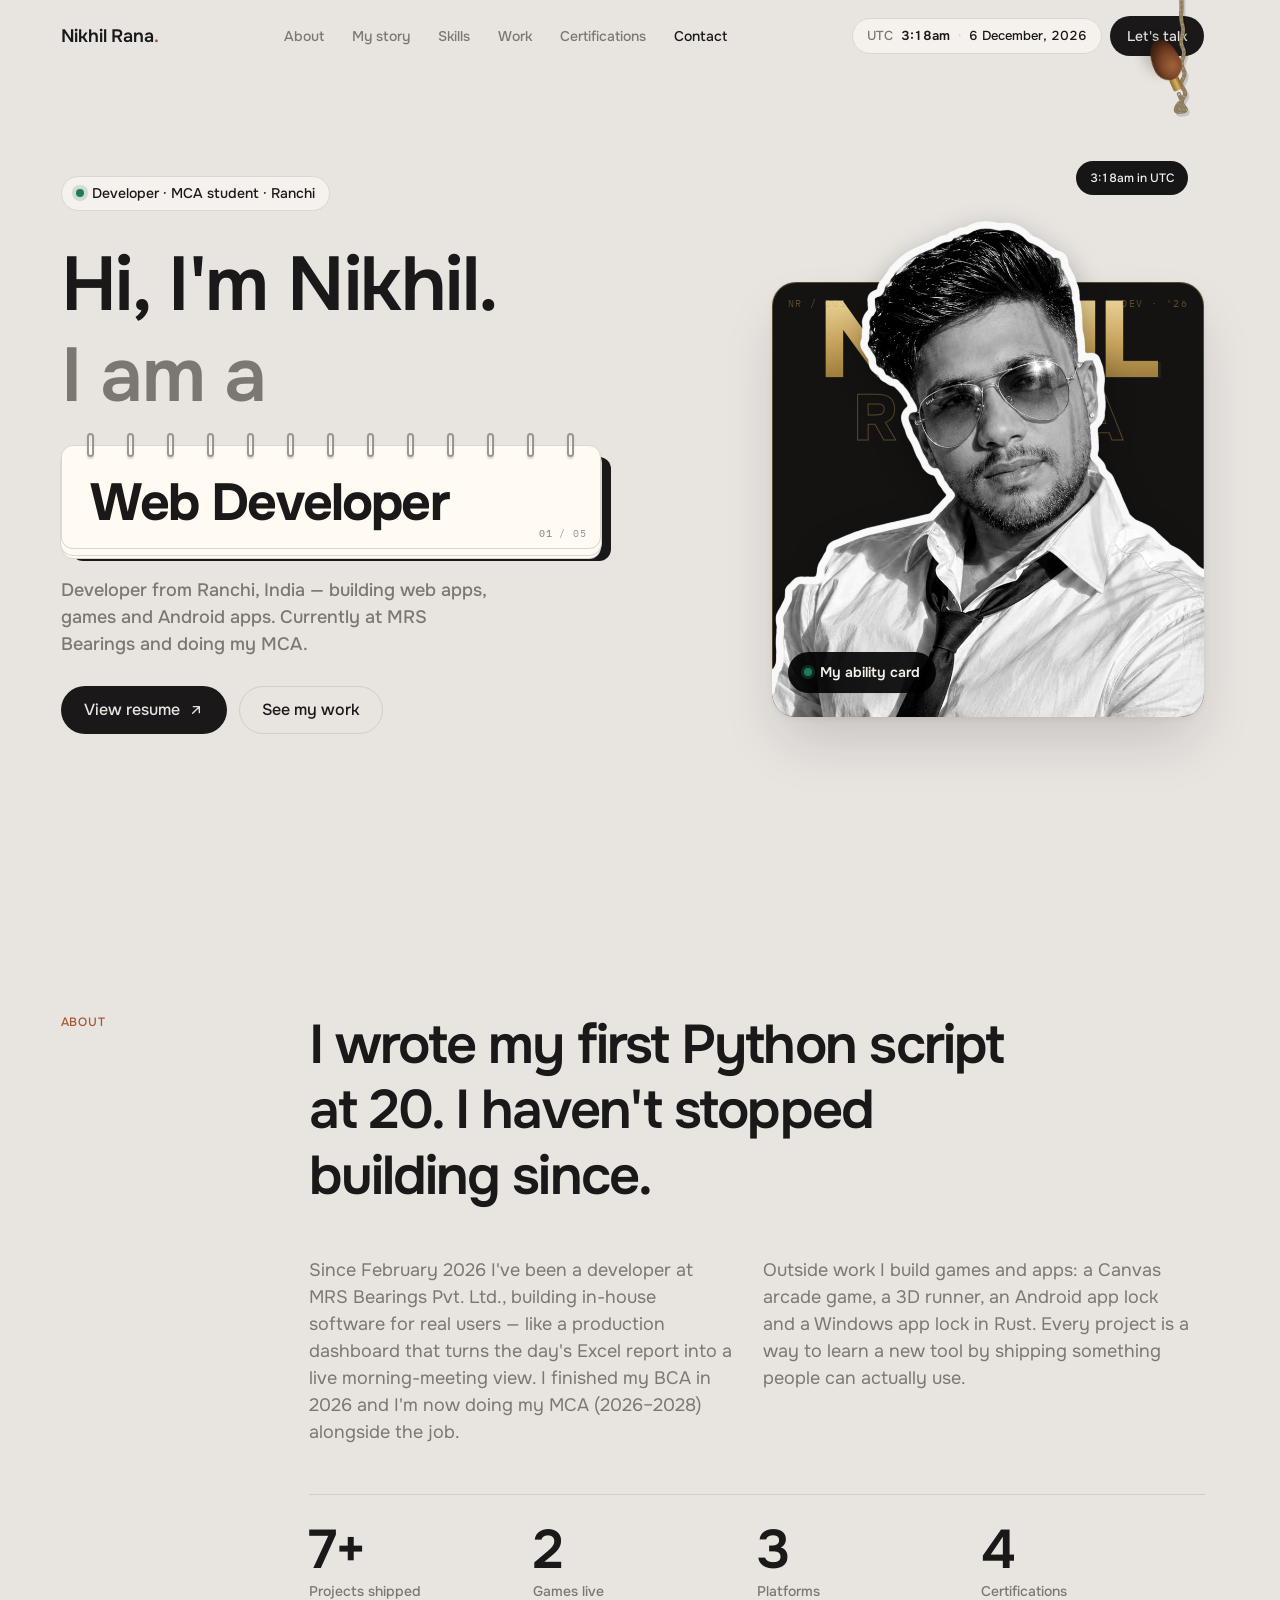
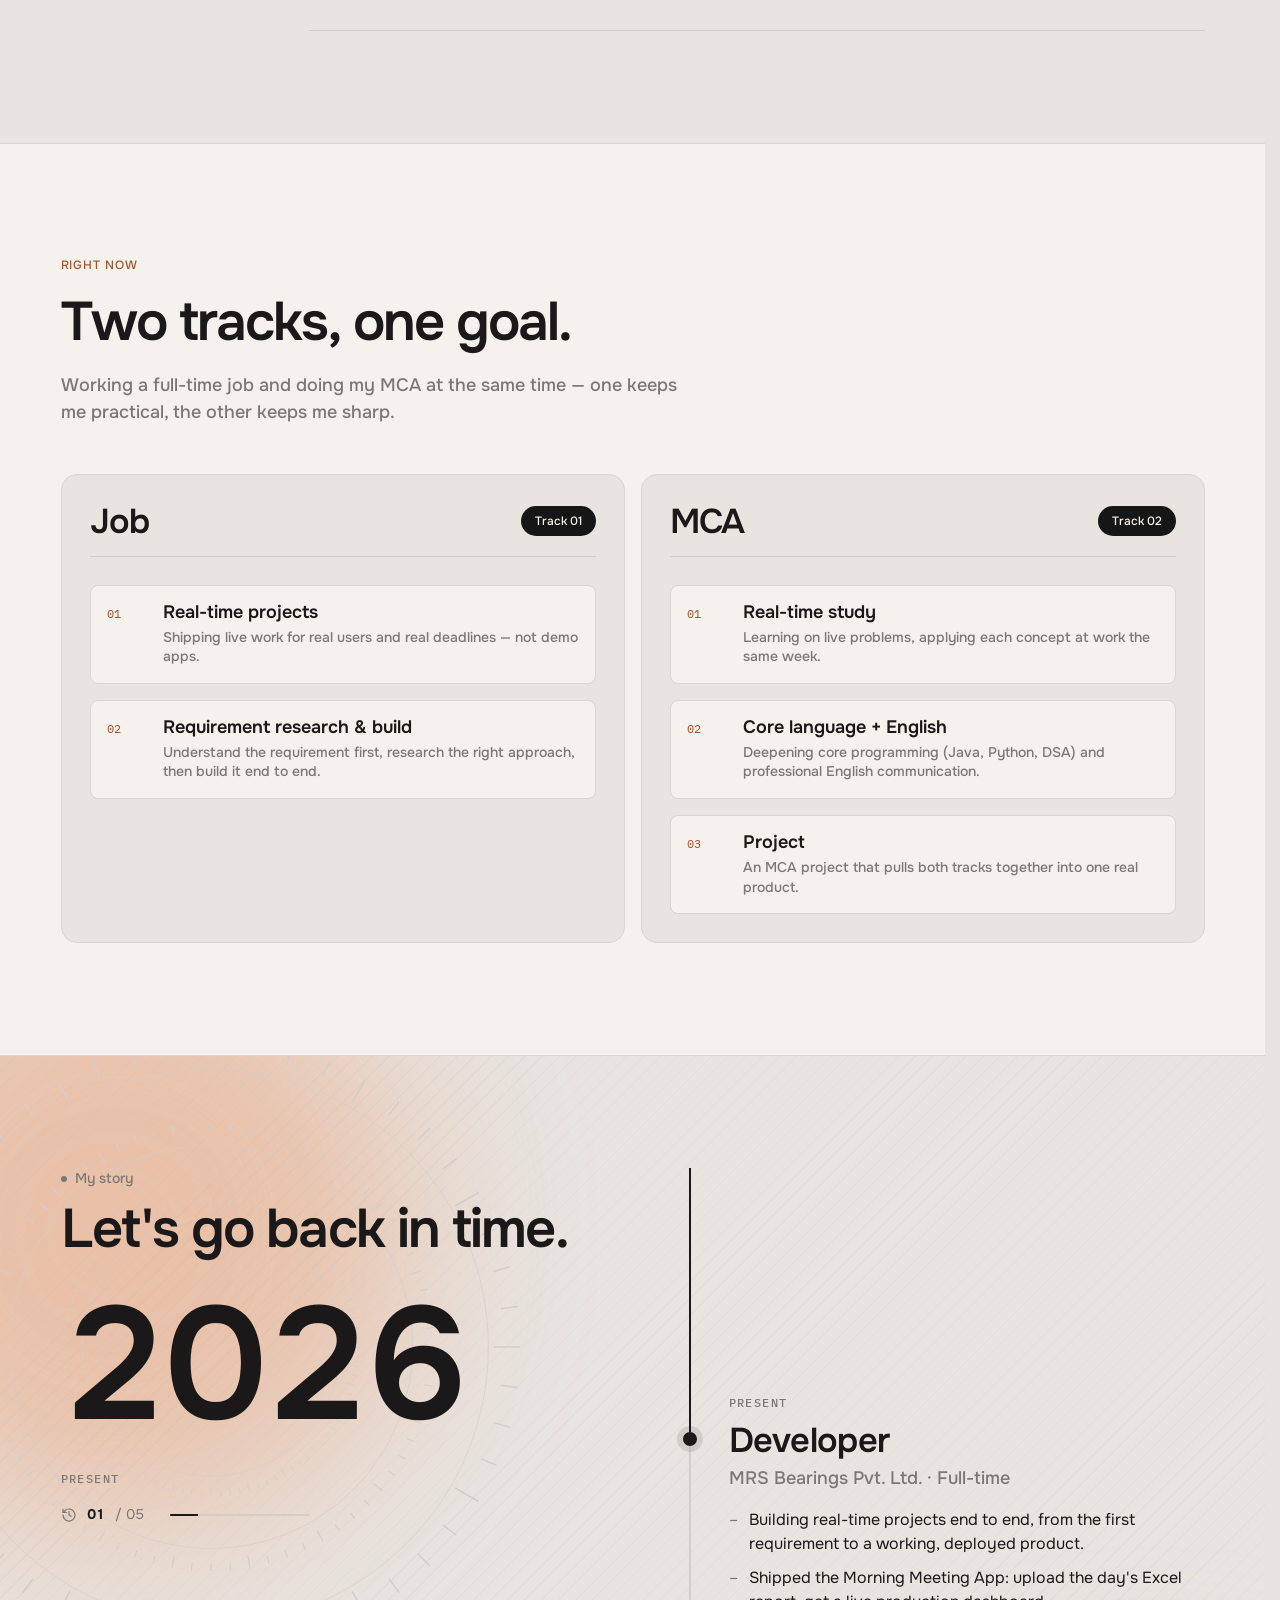
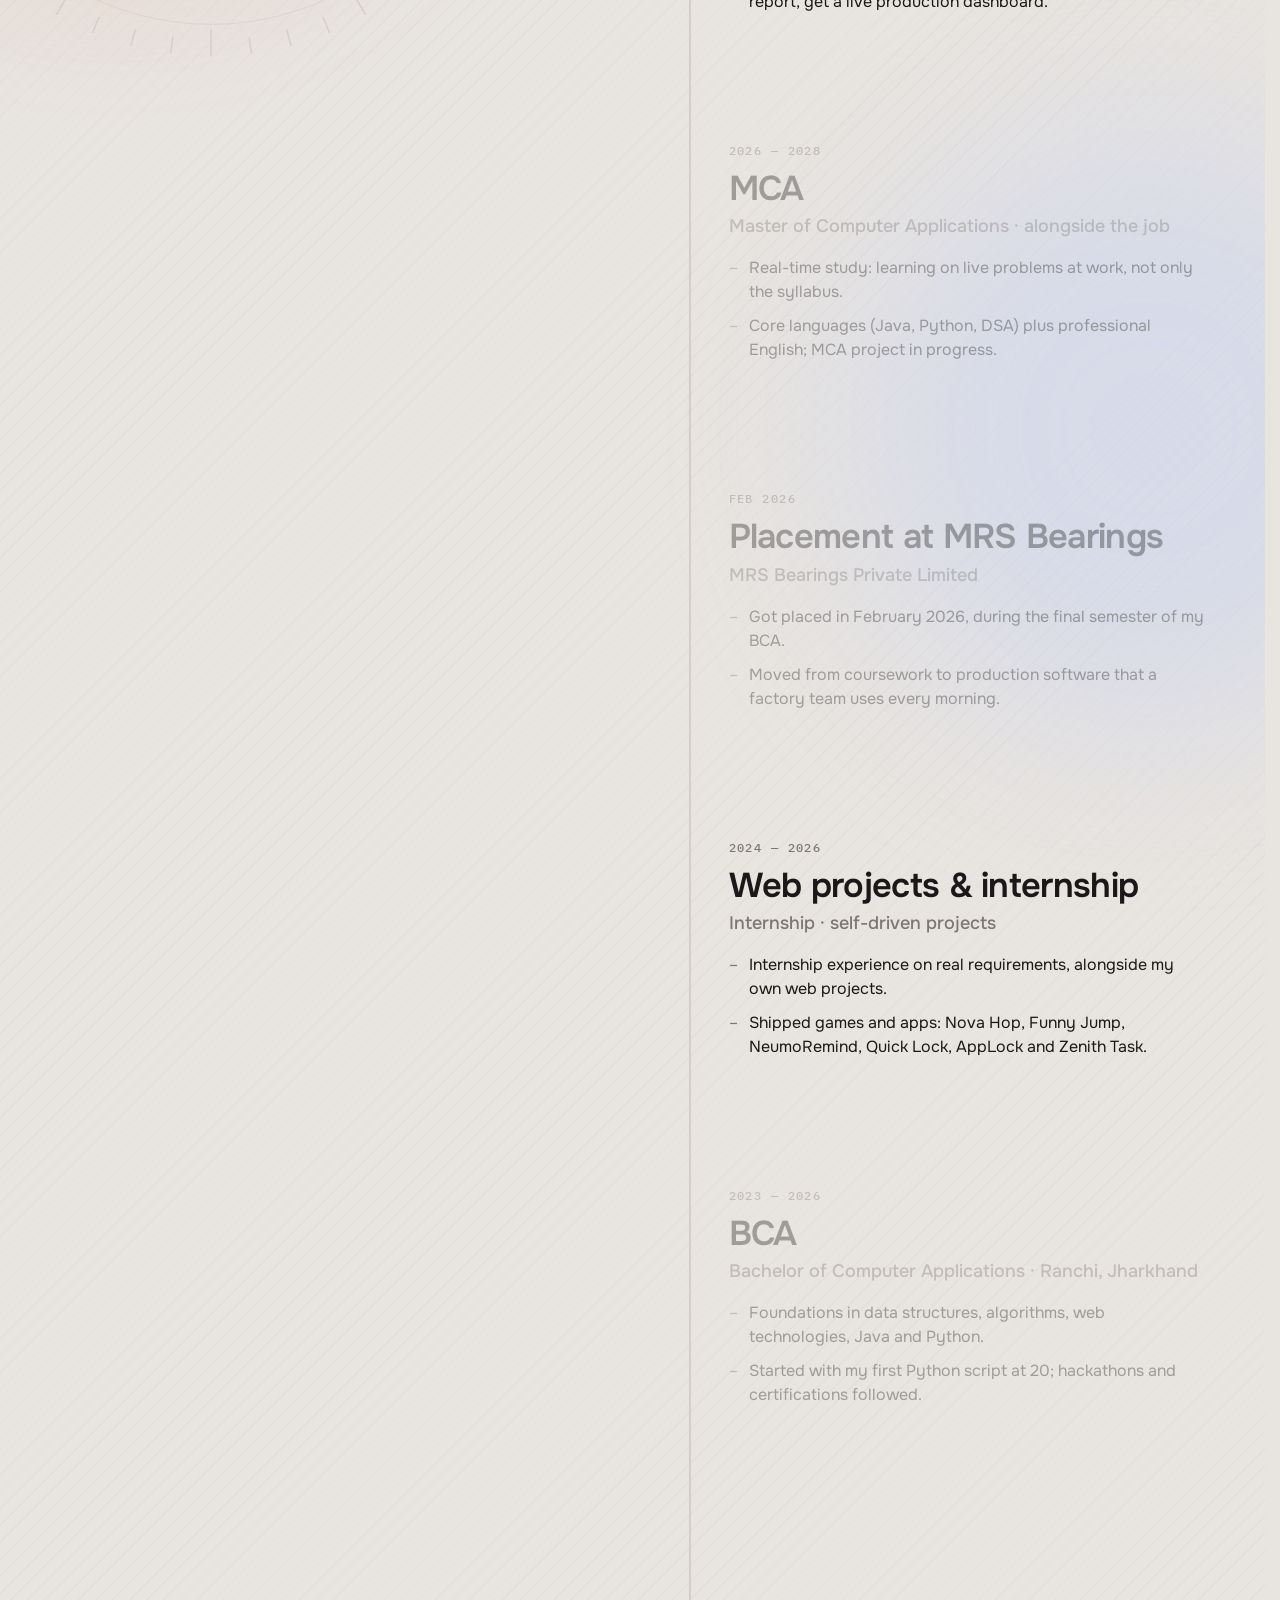
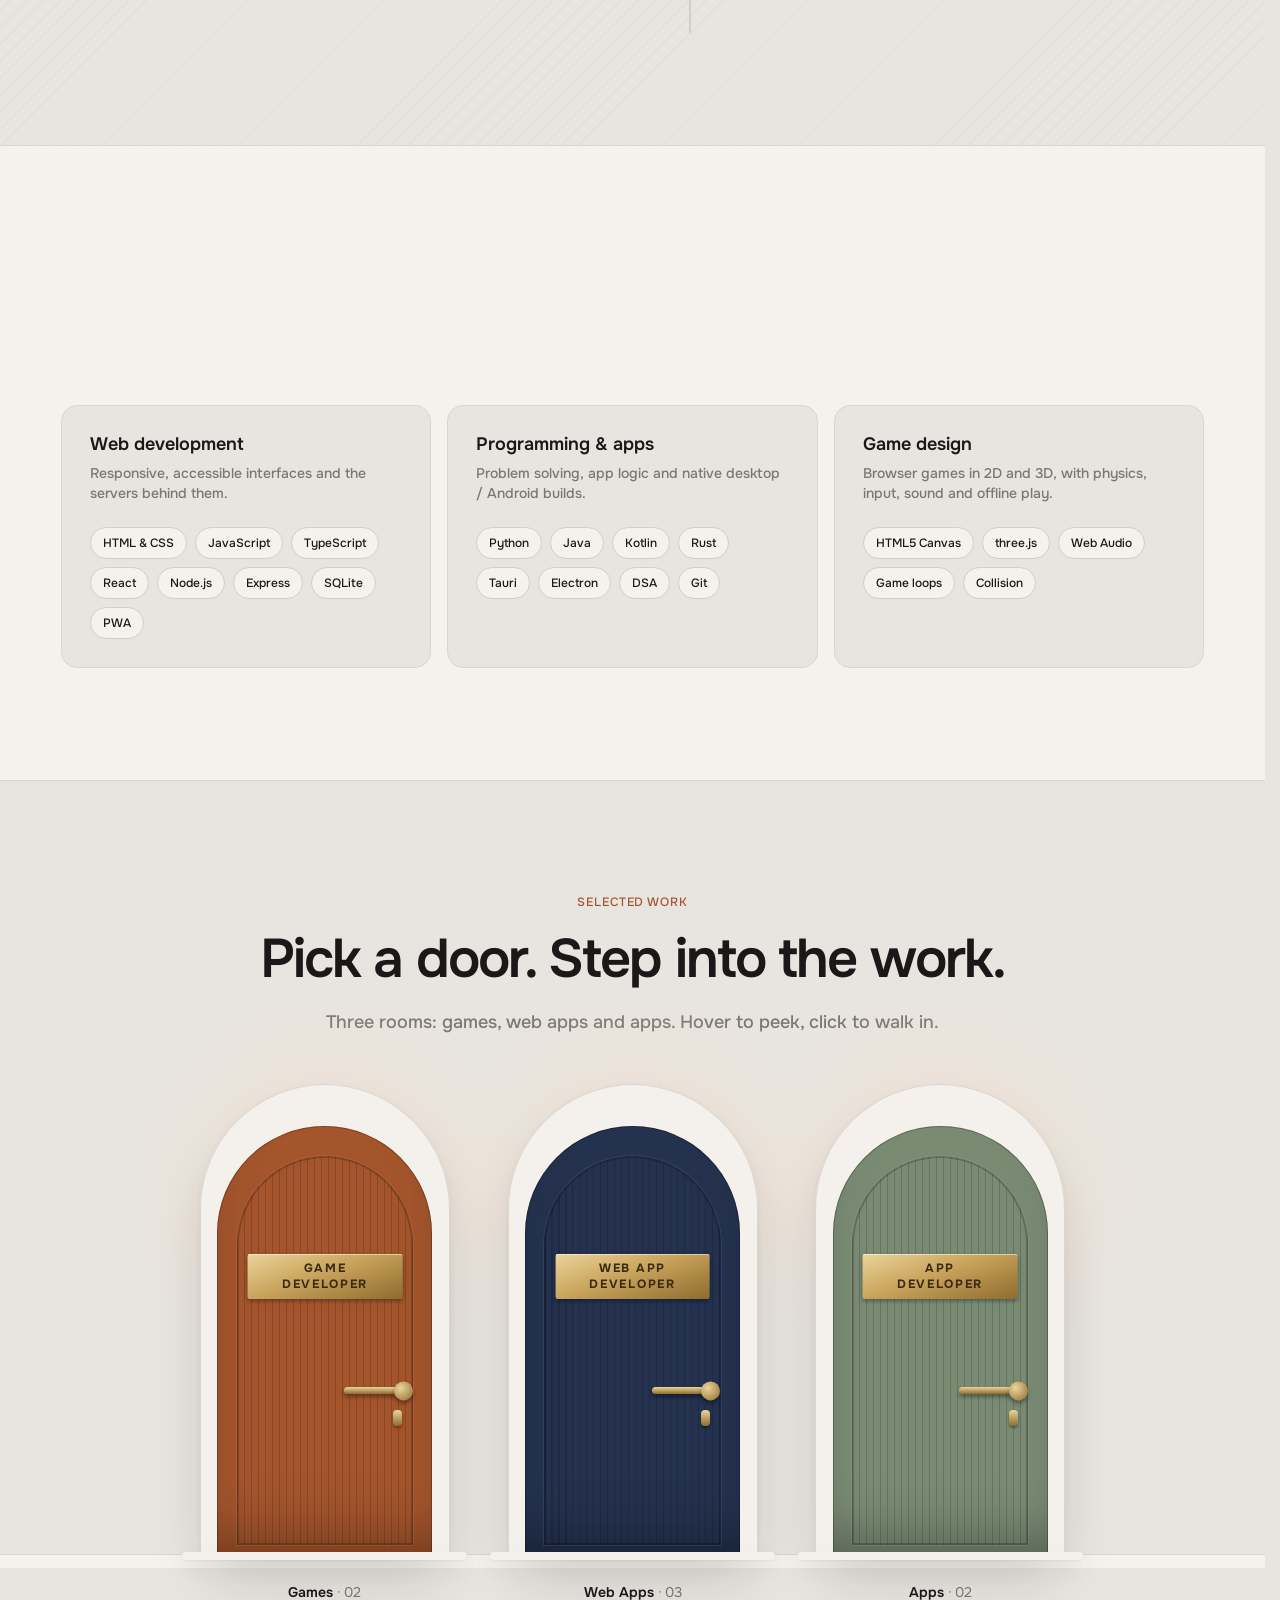
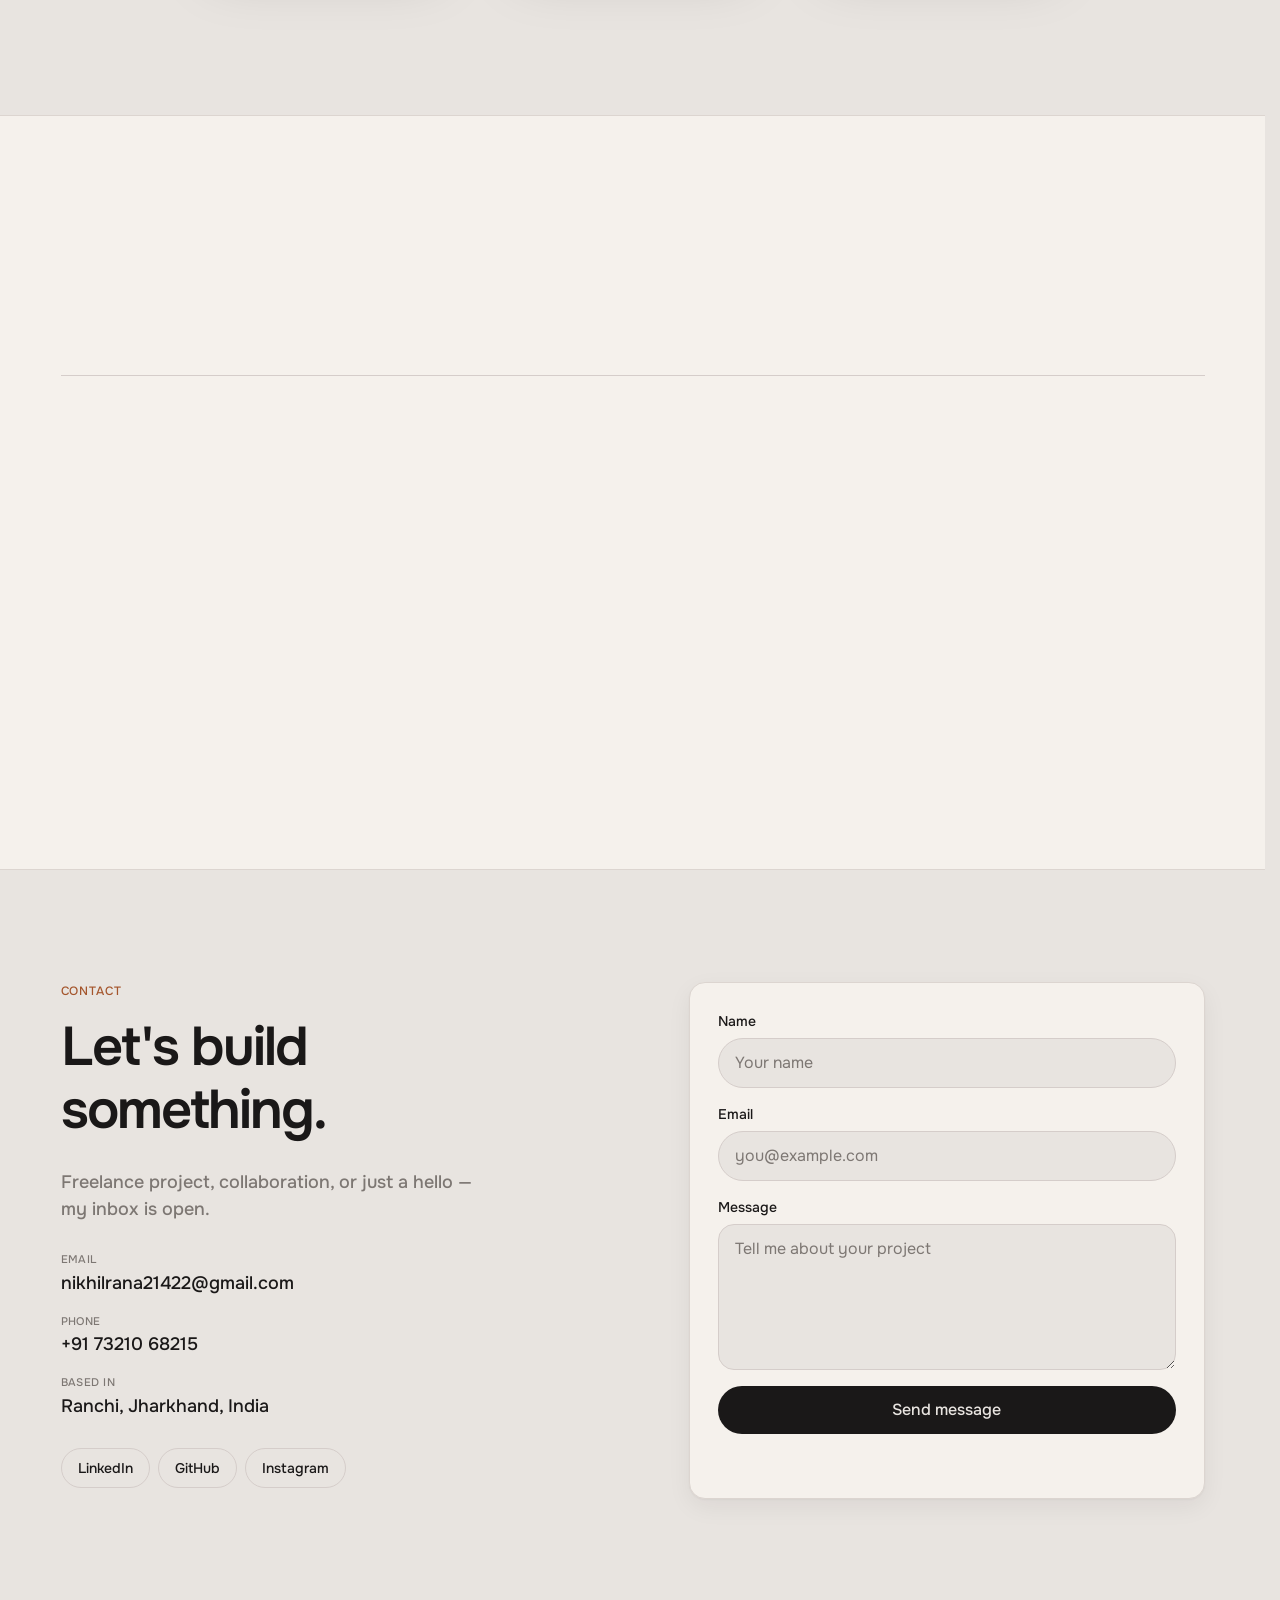
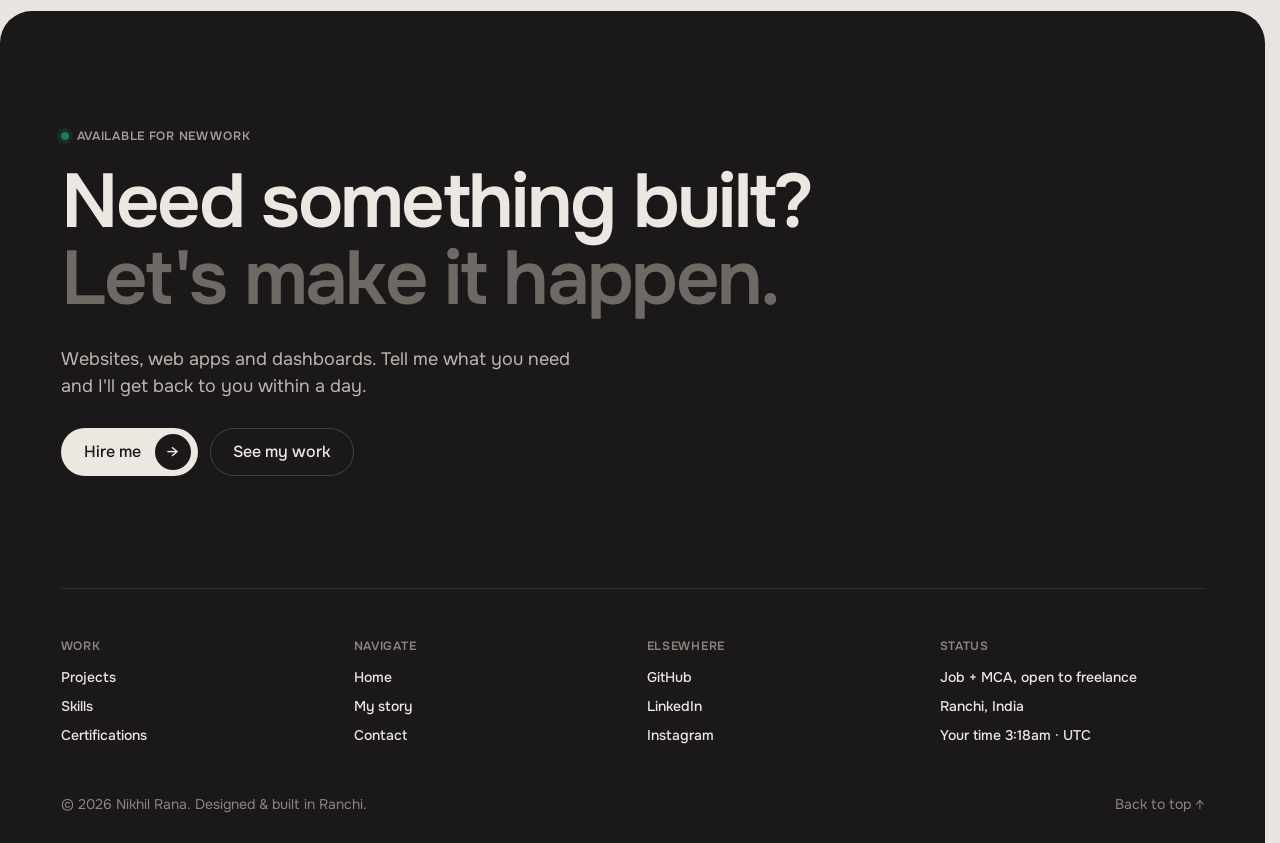
==== index.html @ 5f16321d "v4.8: new hero portrait, visitor time + location, mobile fixes - Hero portrait: new photo as editori" ====
<!DOCTYPE html>
<html lang="en">
<head>
  <meta charset="UTF-8">
  <meta name="viewport" content="width=device-width, initial-scale=1.0">
  <title>Nikhil Rana — Developer</title>
  <meta name="description" content="Nikhil Rana — developer from Ranchi, India. Web apps, games and Android apps; developer at MRS Bearings and MCA student.">
  <meta property="og:title" content="Nikhil Rana — Developer">
  <meta property="og:description" content="Developer building web apps, games and Android apps — pick a door and step into the work.">
  <meta property="og:image" content="assets/og.jpg">
  <link rel="icon" href="assets/img7.png" type="image/png">
  <link rel="preconnect" href="https://fonts.googleapis.com">
  <link rel="preconnect" href="https://fonts.gstatic.com" crossorigin>
  <link href="https://fonts.googleapis.com/css2?family=Onest:wght@400;500;600;700;800&family=IBM+Plex+Mono:wght@500&display=swap" rel="stylesheet">
  <link rel="stylesheet" href="tokens.css?v=4.8">
  <link rel="stylesheet" href="style.css?v=4.8">
</head>
<body id="top">
  <a class="skip" href="#main">Skip to content</a>

  <!-- Nav / Header -->
  <header class="nav">
    <div class="container nav__inner">
      <a href="#top" class="nav__logo" aria-label="Nikhil Rana, home">Nikhil Rana<span>.</span></a>
      <nav aria-label="Primary">
        <ul class="nav__links" id="navLinks">
          <li><a href="#about">About</a></li>
          <li><a href="#story">My story</a></li>
          <li><a href="#skills">Skills</a></li>
          <li><a href="#work">Work</a></li>
          <li><a href="#certs">Certifications</a></li>
          <li><a href="#contact">Contact</a></li>
        </ul>
      </nav>
      <div class="nav__actions">
        <div class="clock-pill" aria-label="Your local time" data-loc-label>
          <span class="muted js-city">Local time</span><b class="js-time">--:--</b><span class="clock-pill__sep">·</span><span class="js-date">--</span>
        </div>
        <a href="#contact" class="btn btn--primary btn--sm nav__cta">Let's talk</a>
        <button class="icon-btn nav__burger" id="burger" aria-label="Open menu" aria-expanded="false" aria-controls="navLinks">
          <span></span><span></span>
        </button>
      </div>
    </div>
  </header>

  <!-- Pull cord: physics rope on canvas + draggable bob. Pull down (or click / Enter) to switch the lights -->
  <canvas class="cord-canvas" id="cordCanvas" aria-hidden="true"></canvas>
  <button class="cord" id="cord" type="button" aria-label="Pull cord to toggle dark mode" aria-pressed="false">
    <span class="cord__cap"></span>
    <span class="cord__bob"></span>
  </button>

  <main id="main">
    <!-- Hero -->
    <section class="hero">
      <div class="container hero__grid">
        <div class="hero__text reveal">
          <span class="chip chip--light"><span class="dot"></span>Developer · MCA student · Ranchi</span>
          <h1 class="display hero__title">Hi, I'm Nikhil.<br><span class="muted">I am a</span><span class="sr-only"> web, app and game developer.</span></h1>
          <div class="flip" id="flip" aria-hidden="true" data-words="Web Developer|App Developer|Game Developer|Python Developer|MCA Student">
            <span class="flip__rings"></span>
            <span class="flip__stack">
              <span class="flip__page flip__page--next"><b class="flip__word">App Developer</b></span>
              <span class="flip__page flip__page--front"><b class="flip__word">Web Developer</b></span>
            </span>
            <span class="flip__count"><b>01</b> / 05</span>
          </div>
          <p class="lead">Developer from Ranchi, India — building web apps, games and Android apps. Currently at MRS Bearings and doing my MCA.</p>
          <div class="hero__btns">
            <a href="https://drive.google.com/file/d/1fOhgtM-z2Djm2z56_rHmaTW-F3Zb-YpO/view" class="btn btn--primary" target="_blank" rel="noopener">View resume
              <svg viewBox="0 0 24 24" width="16" height="16" fill="none" stroke="currentColor" stroke-width="2" stroke-linecap="round" stroke-linejoin="round"><path d="M7 17 17 7M8 7h9v9"/></svg>
            </a>
            <a href="#work" class="btn btn--secondary">See my work</a>
          </div>
        </div>

        <div class="hero__visual reveal">
          <div class="meta-pill"><span class="js-time">--:--</span> in <span class="js-loc">your city</span></div>
          <figure class="portrait" id="portrait">
            <span class="portrait__name" aria-hidden="true"><b>NIKHIL</b><i>RANA</i></span>
            <span class="portrait__label portrait__label--l" aria-hidden="true">NR / 001</span>
            <span class="portrait__label portrait__label--r" aria-hidden="true">Dev · '26</span>
            <img class="portrait__base" src="assets/portrait.webp" alt="Portrait of Nikhil Rana in a white shirt, black tie and aviator sunglasses" width="812" height="1075" fetchpriority="high">
            <img class="portrait__color" src="assets/portrait.webp" alt="" aria-hidden="true" width="812" height="1075">
          </figure>
          <div class="ability" id="ability">
            <button class="chip chip--dark ability__pill" id="abilityBtn" type="button" aria-haspopup="dialog" aria-controls="vault">
              <span class="ability__dot" aria-hidden="true"></span>My ability card
            </button>
          </div>
        </div>
      </div>
    </section>

    <!-- About -->
    <section class="section" id="about">
      <div class="container about">
        <p class="eyebrow reveal">About</p>
        <div class="about__body">
          <h2 class="h-lg reveal">I wrote my first Python script at 20. I haven't stopped building since.</h2>
          <div class="about__cols reveal">
            <p>Since February 2026 I've been a developer at MRS Bearings Pvt. Ltd., building in-house software for real users — like a production dashboard that turns the day's Excel report into a live morning-meeting view. I finished my BCA in 2026 and I'm now doing my MCA (2026–2028) alongside the job.</p>
            <p>Outside work I build games and apps: a Canvas arcade game, a 3D runner, an Android app lock and a Windows app lock in Rust. Every project is a way to learn a new tool by shipping something people can actually use.</p>
          </div>
          <dl class="stats reveal">
            <div class="stat"><dt>Projects shipped</dt><dd>7+</dd></div>
            <div class="stat"><dt>Games live</dt><dd>2</dd></div>
            <div class="stat"><dt>Platforms</dt><dd>3</dd></div>
            <div class="stat"><dt>Certifications</dt><dd>4</dd></div>
          </dl>
        </div>
      </div>
    </section>

    <!-- Now: Job + MCA -->
    <section class="section section--tint" id="now">
      <div class="container">
        <div class="section__head reveal">
          <p class="eyebrow">Right now</p>
          <h2 class="h-lg">Two tracks, one goal.</h2>
          <p class="lead">Working a full-time job and doing my MCA at the same time — one keeps me practical, the other keeps me sharp.</p>
        </div>
        <div class="tracks">
          <article class="track reveal">
            <header class="track__head">
              <span class="chip chip--dark">Track 01</span>
              <h3 class="h-md">Job</h3>
            </header>
            <ol class="track__list">
              <li><span class="track__n">01</span><div><h4 class="h-sm">Real-time projects</h4><p class="muted body-sm">Shipping live work for real users and real deadlines — not demo apps.</p></div></li>
              <li><span class="track__n">02</span><div><h4 class="h-sm">Requirement research &amp; build</h4><p class="muted body-sm">Understand the requirement first, research the right approach, then build it end to end.</p></div></li>
            </ol>
          </article>
          <article class="track reveal">
            <header class="track__head">
              <span class="chip chip--dark">Track 02</span>
              <h3 class="h-md">MCA</h3>
            </header>
            <ol class="track__list">
              <li><span class="track__n">01</span><div><h4 class="h-sm">Real-time study</h4><p class="muted body-sm">Learning on live problems, applying each concept at work the same week.</p></div></li>
              <li><span class="track__n">02</span><div><h4 class="h-sm">Core language + English</h4><p class="muted body-sm">Deepening core programming (Java, Python, DSA) and professional English communication.</p></div></li>
              <li><span class="track__n">03</span><div><h4 class="h-sm">Project</h4><p class="muted body-sm">An MCA project that pulls both tracks together into one real product.</p></div></li>
            </ol>
          </article>
        </div>
      </div>
    </section>

    <!-- My story: scroll timeline -->
    <section class="story" id="story" aria-label="My story">
      <div class="story__glow" aria-hidden="true"><span class="glow glow--a"></span><span class="glow glow--b"></span></div>
      <div class="container story__grid">
        <div class="story__aside">
          <div class="story__sticky">
            <svg class="dial" id="dial" viewBox="-300 -300 600 600" aria-hidden="true"></svg>
            <p class="story__kicker"><span class="dot dot--ink"></span>My story</p>
            <h2 class="h-lg story__title">Let's go back in time.</h2>
            <div class="odo" id="odo" aria-live="polite" aria-label="2026"></div>
            <p class="mono story__period" id="storyPeriod">PRESENT</p>
            <div class="story__count">
              <svg viewBox="0 0 24 24" width="16" height="16" fill="none" stroke="currentColor" stroke-width="1.8" stroke-linecap="round" stroke-linejoin="round" aria-hidden="true"><path d="M3 12a9 9 0 1 0 3-6.7L3 8"/><path d="M3 3v5h5M12 7v5l3 2"/></svg>
              <b id="storyIdx">01</b><span class="muted">/ <span id="storyTotal">05</span></span>
              <span class="story__bar"><span id="storyBar"></span></span>
            </div>
          </div>
        </div>

        <!-- Edit years/periods/text here. data-year drives the big rolling number. -->
        <ol class="timeline" id="timeline">
          <li class="tl" data-year="2026" data-period="PRESENT" data-glow="#E9A47C,#C9D4F0">
            <p class="mono">Present</p>
            <h3 class="h-md">Developer</h3>
            <p class="tl__org">MRS Bearings Pvt. Ltd. · Full-time</p>
            <ul class="tl__pts">
              <li>Building real-time projects end to end, from the first requirement to a working, deployed product.</li>
              <li>Shipped the Morning Meeting App: upload the day's Excel report, get a live production dashboard.</li>
            </ul>
          </li>
          <li class="tl" data-year="2026" data-period="2026 — 2028" data-glow="#A9C98F,#E8D3A8">
            <p class="mono">2026 — 2028</p>
            <h3 class="h-md">MCA</h3>
            <p class="tl__org">Master of Computer Applications · alongside the job</p>
            <ul class="tl__pts">
              <li>Real-time study: learning on live problems at work, not only the syllabus.</li>
              <li>Core languages (Java, Python, DSA) plus professional English; MCA project in progress.</li>
            </ul>
          </li>
          <li class="tl" data-year="2026" data-period="FEB 2026" data-glow="#C9B6E4,#F2C2A0">
            <p class="mono">Feb 2026</p>
            <h3 class="h-md">Placement at MRS Bearings</h3>
            <p class="tl__org">MRS Bearings Private Limited</p>
            <ul class="tl__pts">
              <li>Got placed in February 2026, during the final semester of my BCA.</li>
              <li>Moved from coursework to production software that a factory team uses every morning.</li>
            </ul>
          </li>
          <li class="tl" data-year="2024" data-period="2024 — 2026" data-glow="#9FC3D6,#E7B7B7">
            <p class="mono">2024 — 2026</p>
            <h3 class="h-md">Web projects &amp; internship</h3>
            <p class="tl__org">Internship · self-driven projects</p>
            <ul class="tl__pts">
              <li>Internship experience on real requirements, alongside my own web projects.</li>
              <li>Shipped games and apps: Nova Hop, Funny Jump, NeumoRemind, Quick Lock, AppLock and Zenith Task.</li>
            </ul>
          </li>
          <li class="tl" data-year="2023" data-period="2023 — 2026" data-glow="#E6C27A,#B9CBB0">
            <p class="mono">2023 — 2026</p>
            <h3 class="h-md">BCA</h3>
            <p class="tl__org">Bachelor of Computer Applications · Ranchi, Jharkhand</p>
            <ul class="tl__pts">
              <li>Foundations in data structures, algorithms, web technologies, Java and Python.</li>
              <li>Started with my first Python script at 20; hackathons and certifications followed.</li>
            </ul>
          </li>
        </ol>
      </div>
    </section>

    <!-- Skills -->
    <section class="section section--tint" id="skills">
      <div class="container">
        <div class="section__head reveal">
          <p class="eyebrow">Skills</p>
          <h2 class="h-lg">Tools I reach for.</h2>
        </div>
        <div class="skills">
          <article class="card card--skill reveal">
            <h3 class="h-sm">Web development</h3>
            <p class="body-sm muted">Responsive, accessible interfaces and the servers behind them.</p>
            <ul class="tags">
              <li class="tag">HTML &amp; CSS</li><li class="tag">JavaScript</li><li class="tag">TypeScript</li><li class="tag">React</li><li class="tag">Node.js</li><li class="tag">Express</li><li class="tag">SQLite</li><li class="tag">PWA</li>
            </ul>
          </article>
          <article class="card card--skill reveal">
            <h3 class="h-sm">Programming &amp; apps</h3>
            <p class="body-sm muted">Problem solving, app logic and native desktop / Android builds.</p>
            <ul class="tags">
              <li class="tag">Python</li><li class="tag">Java</li><li class="tag">Kotlin</li><li class="tag">Rust</li><li class="tag">Tauri</li><li class="tag">Electron</li><li class="tag">DSA</li><li class="tag">Git</li>
            </ul>
          </article>
          <article class="card card--skill reveal">
            <h3 class="h-sm">Game design</h3>
            <p class="body-sm muted">Browser games in 2D and 3D, with physics, input, sound and offline play.</p>
            <ul class="tags">
              <li class="tag">HTML5 Canvas</li><li class="tag">three.js</li><li class="tag">Web Audio</li><li class="tag">Game loops</li><li class="tag">Collision</li>
            </ul>
          </article>
        </div>
      </div>
    </section>

    <!-- Work: hall of doors (Card / Door). Each door opens a Room (#/games, #/web, #/apps) -->
    <section class="section hall-section" id="work">
      <div class="container">
        <div class="section__head section__head--center reveal">
          <p class="eyebrow">Selected work</p>
          <h2 class="h-lg">Pick a door. Step into the work.</h2>
          <p class="lead">Three rooms: games, web apps and apps. Hover to peek, click to walk in.</p>
        </div>
      </div>
      <div class="hall reveal" id="hall">
        <div class="hall__doors">
          <a class="door door--rust" href="#/games" data-room="games" aria-label="Enter Games: 2 projects">
            <span class="door__frame">
              <span class="door__light" aria-hidden="true"></span>
              <span class="door__leaf" aria-hidden="true">
                <span class="door__plaque">Game<br>developer</span>
                <span class="door__handle"></span>
                <span class="door__keyhole"></span>
              </span>
            </span>
            <span class="door__label"><b>Games</b> · 02</span>
          </a>
          <a class="door door--navy" href="#/web" data-room="web" aria-label="Enter Web Apps: 3 projects">
            <span class="door__frame">
              <span class="door__light" aria-hidden="true"></span>
              <span class="door__leaf" aria-hidden="true">
                <span class="door__plaque">Web app<br>developer</span>
                <span class="door__handle"></span>
                <span class="door__keyhole"></span>
              </span>
            </span>
            <span class="door__label"><b>Web Apps</b> · 03</span>
          </a>
          <a class="door door--sage" href="#/apps" data-room="apps" aria-label="Enter Apps: 2 projects">
            <span class="door__frame">
              <span class="door__light" aria-hidden="true"></span>
              <span class="door__leaf" aria-hidden="true">
                <span class="door__plaque">App<br>developer</span>
                <span class="door__handle"></span>
                <span class="door__keyhole"></span>
              </span>
            </span>
            <span class="door__label"><b>Apps</b> · 02</span>
          </a>
        </div>
        <div class="hall__panel" data-for="games" aria-hidden="true">
          <h3 class="h-md">Games</h3>
          <p class="mono">Play first, polish always</p>
          <ul class="ticks"><li>Canvas &amp; three.js gameplay</li><li>Combos, power-ups &amp; skins</li><li>Offline PWA + Android builds</li><li>Sound with the Web Audio API</li><li>Leaderboards &amp; daily missions</li></ul>
        </div>
        <div class="hall__panel" data-for="web" aria-hidden="true">
          <h3 class="h-md">Web Apps</h3>
          <p class="mono">Real tools for real work</p>
          <ul class="ticks"><li>Dashboards from raw Excel data</li><li>Reminders with push notifications</li><li>Desktop builds with Electron &amp; Tauri</li><li>Express + SQLite back-ends</li><li>Security-first by default</li></ul>
        </div>
        <div class="hall__panel" data-for="apps" aria-hidden="true">
          <h3 class="h-md">Apps</h3>
          <p class="mono">On your phone, on your PC</p>
          <ul class="ticks"><li>Kotlin + Jetpack Compose</li><li>Fingerprint, PIN &amp; pattern locks</li><li>Capacitor Android packaging</li><li>Alarms that survive restarts</li><li>Signed APK releases</li></ul>
        </div>
        <span class="hall__floor" aria-hidden="true"></span>
        <span class="hall__cursor" aria-hidden="true">Click to enter</span>
      </div>
    </section>

    <!-- Certifications -->
    <section class="section section--tint" id="certs">
      <div class="container">
        <div class="section__head reveal">
          <p class="eyebrow">Certifications</p>
          <h2 class="h-lg">Always learning.</h2>
        </div>
        <!-- TODO: real years from Nikhil (replace "—") -->
        <ol class="certs">
          <li class="cert reveal"><span class="cert__year">—</span><div><h3 class="h-sm">Python Programming with Flask</h3><p class="muted body-sm">Python fundamentals and building web apps with the Flask framework.</p></div></li>
          <li class="cert reveal"><span class="cert__year">—</span><div><h3 class="h-sm">Web Development</h3><p class="muted body-sm">Core web technologies — HTML, CSS and JavaScript.</p></div></li>
          <li class="cert reveal"><span class="cert__year">—</span><div><h3 class="h-sm">Cloud Services</h3><p class="muted body-sm">Cloud computing basics — services, storage and hosting.</p></div></li>
          <li class="cert reveal"><span class="cert__year">—</span><div><h3 class="h-sm">Communication Skills</h3><p class="muted body-sm">Professional communication for the workplace.</p></div></li>
        </ol>
        <div class="learning reveal">
          <p class="eyebrow">Currently learning</p>
          <p class="learning__lead">Full-stack — building software and web applications end to end.</p>
          <ul class="learning__list">
            <li class="chip chip--light">Frontend</li>
            <li class="chip chip--light">Backend</li>
            <li class="chip chip--light">Databases</li>
            <li class="chip chip--light">Deployment</li>
            <li class="chip chip--light">Cloud services</li>
            <li class="chip chip--light">Hosting</li>
          </ul>
        </div>
      </div>
    </section>

    <!-- Contact -->
    <section class="section" id="contact">
      <div class="container contact">
        <div class="contact__intro reveal">
          <p class="eyebrow">Contact</p>
          <h2 class="display display--sm">Let's build<br>something.</h2>
          <p class="lead">Freelance project, collaboration, or just a hello — my inbox is open.</p>
          <ul class="contact__list">
            <li><span class="caption">Email</span><a href="mailto:nikhilrana21422@gmail.com">nikhilrana21422@gmail.com</a></li>
            <li><span class="caption">Phone</span><a href="tel:+917321068215">+91 73210 68215</a></li>
            <li><span class="caption">Based in</span><span>Ranchi, Jharkhand, India</span></li>
          </ul>
          <div class="socials">
            <a class="btn btn--secondary btn--sm" href="https://www.linkedin.com/in/nikhilrana27" target="_blank" rel="noopener">LinkedIn</a>
            <a class="btn btn--secondary btn--sm" href="https://github.com/nikhilrana2715" target="_blank" rel="noopener">GitHub</a>
            <a class="btn btn--secondary btn--sm" href="https://instagram.com/nik.hil.21" target="_blank" rel="noopener">Instagram</a>
          </div>
        </div>

        <form class="card card--form reveal" id="contactForm" novalidate>
          <div class="field">
            <label for="name">Name</label>
            <input class="input" id="name" name="name" type="text" placeholder="Your name" required autocomplete="name">
          </div>
          <div class="field">
            <label for="email">Email</label>
            <input class="input" id="email" name="email" type="email" placeholder="you@example.com" required autocomplete="email">
          </div>
          <div class="field">
            <label for="message">Message</label>
            <textarea class="input input--area" id="message" name="message" rows="5" placeholder="Tell me about your project" required></textarea>
          </div>
          <!-- spam trap: real people never see or fill this -->
          <input type="text" name="_honey" tabindex="-1" autocomplete="off" aria-hidden="true" hidden>
          <button type="submit" class="btn btn--primary btn--block">Send message</button>
          <p class="form__status" id="formStatus" role="status" aria-live="polite"></p>
        </form>
      </div>
    </section>
  </main>

  <!-- Rooms: opened from the hall of doors -->
  <div class="room room--games" id="room-games" role="dialog" aria-modal="true" aria-labelledby="room-games-title" hidden>
    <div class="room__scroll">
      <div class="container room__inner">
        <header class="room__head">
          <p class="eyebrow">Room 01 · 02 projects</p>
          <h2 class="display" id="room-games-title" tabindex="-1">Games</h2>
          <p class="lead">Two browser games built from scratch — one hand-drawn on Canvas, one full 3D — both playable offline.</p>
        </header>
        <div class="stack">
          <article class="shot" style="--i:0">
            <div class="shot__media"><div class="device device--monitor"><div class="device__screen"><img src="assets/work/nova-hop.jpg" alt="Nova Hop start screen with the blob picker and Play button" loading="lazy"></div><span class="device__neck"></span><span class="device__base"></span></div></div>
            <div class="shot__text">
              <p class="mono">Arcade game · Live</p>
              <h3 class="h-md">Nova Hop</h3>
              <p class="shot__sub">Sky-climbing platformer · nova-hop.vercel.app</p>
              <p class="muted">A bouncy sky-climber with combos, power-ups, four zones and unlockable skins. Vanilla JS on Canvas, installable as an offline PWA on desktop, Android and iPhone.</p>
              <ul class="shot__chips"><li class="chip chip--light">Canvas</li><li class="chip chip--light">Vanilla JS</li><li class="chip chip--light">PWA · offline</li><li class="chip chip--light">Web Audio</li></ul>
              <div class="shot__links"><a class="btn btn--primary btn--sm" href="https://nova-hop.vercel.app/" target="_blank" rel="noopener">Play live ↗</a><a class="btn btn--link" href="https://github.com/nikhilrana2715/Doodle-Jump-website-Game" target="_blank" rel="noopener">Source →</a></div>
            </div>
          </article>
          <article class="shot" style="--i:1">
            <div class="shot__media"><div class="device device--monitor"><div class="device__screen"><img src="assets/work/funny-jump.jpg" alt="Funny Jump hero web-swinging over a grassy 3D level" loading="lazy"></div><span class="device__neck"></span><span class="device__base"></span></div></div>
            <div class="shot__text">
              <p class="mono">3D runner · Live</p>
              <h3 class="h-md">Funny Jump</h3>
              <p class="shot__sub">Cartoon 3D runner · running-game-91zr.vercel.app</p>
              <p class="muted">A bright 3D runner with a live day-to-night cycle, web-swinging, power-ups, daily missions and a world leaderboard. Plays in the browser, as a Chrome extension or on Android.</p>
              <ul class="shot__chips"><li class="chip chip--light">three.js</li><li class="chip chip--light">3D</li><li class="chip chip--light">Chrome extension</li><li class="chip chip--light">Android</li><li class="chip chip--light">Supabase</li></ul>
              <div class="shot__links"><a class="btn btn--primary btn--sm" href="https://running-game-91zr.vercel.app/" target="_blank" rel="noopener">Play live ↗</a><a class="btn btn--link" href="https://github.com/nikhilrana2715/Running-Game" target="_blank" rel="noopener">Source →</a></div>
            </div>
          </article>
        </div>
        <p class="room__more"><a class="btn btn--link" href="https://github.com/nikhilrana2715" target="_blank" rel="noopener">All repos on GitHub →</a></p>
      </div>
    </div>
    <button class="room__back btn btn--secondary btn--sm" type="button" data-back>← Back to the doors</button>
  </div>
  <div class="room room--web" id="room-web" role="dialog" aria-modal="true" aria-labelledby="room-web-title" hidden>
    <div class="room__scroll">
      <div class="container room__inner">
        <header class="room__head">
          <p class="eyebrow">Room 02 · 03 projects</p>
          <h2 class="display" id="room-web-title" tabindex="-1">Web Apps</h2>
          <p class="lead">Tools people use every day — a factory dashboard, a reminder app and a lock for your PC.</p>
        </header>
        <div class="stack">
          <article class="shot" style="--i:0">
            <div class="shot__media"><div class="device device--monitor"><div class="device__screen"><img src="assets/work/mma-dashboard.jpg" alt="Morning Meeting production dashboard with KPI tiles and machine priority list" loading="lazy"></div><span class="device__neck"></span><span class="device__base"></span></div></div>
            <div class="shot__text">
              <p class="mono">Production dashboard · Internal tool</p>
              <h3 class="h-md">Morning Meeting App</h3>
              <p class="shot__sub">Factory floor reporting · React + TypeScript</p>
              <p class="muted">Upload the day's Excel report and get a live production dashboard: planning vs actual, efficiency, rejections and machines below target — filtered by shift and date, with saved meetings and SQLite history.</p>
              <ul class="shot__chips"><li class="chip chip--light">React</li><li class="chip chip--light">TypeScript</li><li class="chip chip--light">Express</li><li class="chip chip--light">SQLite</li><li class="chip chip--light">Excel import</li></ul>
              <div class="shot__links"><a class="btn btn--primary btn--sm" href="https://github.com/nikhilrana2715/MMA" target="_blank" rel="noopener">View on GitHub ↗</a></div>
            </div>
          </article>
          <article class="shot" style="--i:1">
            <div class="shot__media"><div class="device device--monitor"><div class="device__screen"><img src="assets/work/neumoremind.jpg" alt="NeumoRemind dark dashboard with views and categories sidebar" loading="lazy"></div><span class="device__neck"></span><span class="device__base"></span></div></div>
            <div class="shot__text">
              <p class="mono">Reminder PWA · Live</p>
              <h3 class="h-md">NeumoRemind</h3>
              <p class="shot__sub">Desktop reminders &amp; to-dos · neumoremind-pwa.web.app</p>
              <p class="muted">A neumorphic reminder and to-do app for the PC: today, upcoming and overdue views, colour categories, push notifications and an installable Electron desktop build.</p>
              <ul class="shot__chips"><li class="chip chip--light">PWA</li><li class="chip chip--light">Electron</li><li class="chip chip--light">Web Push</li><li class="chip chip--light">Firebase</li></ul>
              <div class="shot__links"><a class="btn btn--primary btn--sm" href="https://neumoremind-pwa.web.app/" target="_blank" rel="noopener">Visit live site ↗</a><a class="btn btn--link" href="https://github.com/nikhilrana2715/PC-Reminder" target="_blank" rel="noopener">Source →</a></div>
            </div>
          </article>
          <article class="shot" style="--i:2">
            <div class="shot__media"><div class="device device--monitor"><div class="device__screen mock mock--lockpc" role="img" aria-label="Quick Lock unlock screen asking for the master password"><img class="mock__icon" src="assets/work/quick-lock-icon.png" alt="" loading="lazy"><b class="mock__title">Chrome is locked</b><span class="mock__sub">Enter your master password</span><span class="mock__field"><i></i><i></i><i></i><i></i><i></i><i></i><i></i></span><span class="mock__btn">Unlock</span></div><span class="device__neck"></span><span class="device__base"></span></div></div>
            <div class="shot__text">
              <p class="mono">Windows app · Security</p>
              <h3 class="h-md">Quick Lock</h3>
              <p class="shot__sub">App lock for your PC · Tauri 2 + Rust</p>
              <p class="muted">Puts a master password on any Windows app, folder or file. A Rust watcher suspends protected apps the instant they launch; passwords are hashed with Argon2id, with a one-time recovery key.</p>
              <ul class="shot__chips"><li class="chip chip--light">Tauri 2</li><li class="chip chip--light">Rust</li><li class="chip chip--light">React</li><li class="chip chip--light">TypeScript</li><li class="chip chip--light">Argon2id</li></ul>
              <div class="shot__links"><a class="btn btn--primary btn--sm" href="https://github.com/nikhilrana2715/Locker" target="_blank" rel="noopener">View on GitHub ↗</a></div>
            </div>
          </article>
        </div>
        <p class="room__more"><a class="btn btn--link" href="https://github.com/nikhilrana2715" target="_blank" rel="noopener">All repos on GitHub →</a></p>
      </div>
    </div>
    <button class="room__back btn btn--secondary btn--sm" type="button" data-back>← Back to the doors</button>
  </div>
  <div class="room room--apps" id="room-apps" role="dialog" aria-modal="true" aria-labelledby="room-apps-title" hidden>
    <div class="room__scroll">
      <div class="container room__inner">
        <header class="room__head">
          <p class="eyebrow">Room 03 · 02 projects</p>
          <h2 class="display" id="room-apps-title" tabindex="-1">Apps</h2>
          <p class="lead">Native and cross-platform apps that live on your phone and your desktop.</p>
        </header>
        <div class="stack">
          <article class="shot" style="--i:0">
            <div class="shot__media"><div class="device device--phone"><div class="device__screen mock mock--applock" role="img" aria-label="AppLock PIN screen with keypad"><span class="mock__ring"><svg viewBox="0 0 24 24" aria-hidden="true"><rect x="5" y="11" width="14" height="10" rx="2"/><path d="M8 11V8a4 4 0 0 1 8 0v3"/></svg></span><b class="mock__title">AppLock</b><span class="mock__sub">Enter PIN to open</span><span class="mock__dots"><i class="on"></i><i class="on"></i><i></i><i></i></span><span class="mock__keys"><i>1</i><i>2</i><i>3</i><i>4</i><i>5</i><i>6</i><i>7</i><i>8</i><i>9</i><i></i><i>0</i><i>⌫</i></span></div></div></div>
            <div class="shot__text">
              <p class="mono">Android app · APK</p>
              <h3 class="h-md">AppLock</h3>
              <p class="shot__sub">Privacy &amp; security utility · Kotlin</p>
              <p class="muted">Locks the apps you choose behind fingerprint, PIN or pattern, with an instant overlay the moment they launch. Kotlin + Jetpack Compose (Material 3), MVVM and coroutines.</p>
              <ul class="shot__chips"><li class="chip chip--light">Kotlin</li><li class="chip chip--light">Jetpack Compose</li><li class="chip chip--light">Biometrics</li><li class="chip chip--light">MVVM</li></ul>
              <div class="shot__links"><a class="btn btn--primary btn--sm" href="https://github.com/nikhilrana2715/App-Lock" target="_blank" rel="noopener">View on GitHub ↗</a></div>
            </div>
          </article>
          <article class="shot" style="--i:1">
            <div class="shot__media"><div class="device device--phone"><div class="device__screen mock mock--zenith" role="img" aria-label="Zenith Task list with priorities and progress"><span class="mock__head"><b>Zenith Task</b><span class="mock__prog">25%</span></span><ul class="mock__list"><li class="done"><span class="mock__check"></span><span class="mock__task"><b>Submit MCA assignment</b><small>High</small></span><span class="mock__pri mock__pri--hi"></span></li><li class=""><span class="mock__check"></span><span class="mock__task"><b>Client call · 4:30 pm</b><small>Work</small></span><span class="mock__pri mock__pri--md"></span></li><li class=""><span class="mock__check"></span><span class="mock__task"><b>Revise DSA — graphs</b><small>Studies</small></span><span class="mock__pri mock__pri--md"></span></li><li class=""><span class="mock__check"></span><span class="mock__task"><b>Evening run</b><small>Personal</small></span><span class="mock__pri mock__pri--lo"></span></li></ul><span class="mock__alarm">Alarm · Client call in 10 min <em>Snooze</em></span></div></div></div>
            <div class="shot__text">
              <p class="mono">Task manager · Android + Windows</p>
              <h3 class="h-md">Zenith Task</h3>
              <p class="shot__sub">To-do list with alarms · TypeScript</p>
              <p class="muted">A glassmorphic to-do and task manager with priorities, categories, synthesized alarm tones, snooze and a missed-alarm tracker. Ships as a web app, an Android app and a Windows desktop app.</p>
              <ul class="shot__chips"><li class="chip chip--light">TypeScript</li><li class="chip chip--light">Vite</li><li class="chip chip--light">Capacitor</li><li class="chip chip--light">Electron</li><li class="chip chip--light">Web Audio</li></ul>
              <div class="shot__links"><a class="btn btn--primary btn--sm" href="https://github.com/nikhilrana2715/Zenith-TO-DO-List" target="_blank" rel="noopener">View on GitHub ↗</a></div>
            </div>
          </article>
        </div>
        <p class="room__more"><a class="btn btn--link" href="https://github.com/nikhilrana2715" target="_blank" rel="noopener">All repos on GitHub →</a></p>
      </div>
    </div>
    <button class="room__back btn btn--secondary btn--sm" type="button" data-back>← Back to the doors</button>
  </div>
  <!-- Modal / Ability card: loader → 3D trading card -->
  <div class="vault" id="vault" role="dialog" aria-modal="true" aria-label="Nikhil Rana's ability card" hidden>
    <!-- studio backdrop: spotlight follows cursor, slow outlined name, grain, spec-sheet corners -->
    <div class="vault__bg" aria-hidden="true">
      <div class="vault__marquee"><span>Nikhil Rana — Developer — Nikhil Rana — Developer — </span><span>Nikhil Rana — Developer — Nikhil Rana — Developer — </span></div>
      <div class="vault__marquee vault__marquee--rev"><span>Web · Apps · Games · Python · Web · Apps · Games · Python · </span><span>Web · Apps · Games · Python · Web · Apps · Games · Python · </span></div>
      <span class="vault__spot"></span>
      <span class="vault__grain"></span>
      <span class="vault__corner vault__corner--tl">NR / 001</span>
      <span class="vault__corner vault__corner--bl"><span class="js-coords">--° · --°</span> · <span class="js-city">--</span></span>
      <span class="vault__corner vault__corner--br"><span class="js-time">--:--</span> <span class="js-tz">--</span></span>
    </div>
    <button class="vault__close" id="vaultClose" type="button" aria-label="Close ability card">×</button>
    <div class="vault__loader" id="vaultLoader" aria-live="polite">
      <span class="vault__ring" aria-hidden="true"></span>
      <p class="vault__name">Nikhil Rana</p>
      <p class="vault__load"><span>Loading the card</span><b id="vaultPct">0</b></p>
    </div>
    <div class="vault__stage" id="vaultStage">
      <div class="vault__cardwrap">
        <div class="tcard" id="tcard" tabindex="0" role="img" aria-label="Ability card: Nikhil Rana, developer. Web development 90, app development 80, game development 85, problem solving 85. Based in Ranchi. Press Enter to flip.">
          <div class="tcard__inner" id="tcardInner">
            <div class="tcard__face tcard__front">
              <div class="tcard__photo">
                <img src="assets/card.jpg" alt="" decoding="async">
                <span class="tcard__tag tcard__tag--l">NR</span>
                <span class="tcard__tag tcard__tag--r">No. 001 · 2026</span>
                <div class="tcard__id">
                  <p class="tcard__name">Nikhil Rana</p>
                  <p class="tcard__role">Developer · MCA student</p>
                </div>
              </div>
              <ul class="tcard__stats">
                <li style="--v:90"><span>Web development</span><i></i><b>90</b></li>
                <li style="--v:80"><span>App development</span><i></i><b>80</b></li>
                <li style="--v:85"><span>Game development</span><i></i><b>85</b></li>
                <li style="--v:85"><span>Problem solving</span><i></i><b>85</b></li>
              </ul>
              <div class="tcard__foot">
                <span><small>Base</small>Ranchi</span>
                <span><small>Mode</small>Full-time</span>
                <span><small>Reply</small>&lt; 1 day</span>
              </div>
              <span class="tcard__holo" aria-hidden="true"></span>
            </div>
            <div class="tcard__face tcard__back" aria-hidden="true">
              <span class="tcard__seal">NR</span>
              <p class="tcard__label">Stack</p>
              <ul class="tcard__stack"><li>HTML · CSS · JavaScript · TypeScript</li><li>React · Node.js · Express</li><li>Python · Flask · Java · Kotlin · Rust</li><li>Canvas · three.js · Tauri</li></ul>
              <p class="tcard__motto">“Clean, useful things — shipped.”</p>
              <span class="tcard__holo" aria-hidden="true"></span>
            </div>
          </div>
        </div>
        <span class="vault__floor" aria-hidden="true"></span>
        <p class="vault__hint">Drag to rotate · Double-click to flip</p>
      </div>

      <!-- Details panel beside the card -->
      <aside class="vault__panel" aria-label="Profile details">
        <p class="vault__eyebrow"><span class="vault__dot"></span>Working full-time · MRS Bearings</p>
        <h2 class="vault__title">Nikhil Rana</h2>
        <p class="vault__lead">Developer at MRS Bearings, doing my MCA alongside. I build web apps, Android apps and small games — and ship them.</p>
        <dl class="vault__facts">
          <div><dt>Now</dt><dd>Developer · MRS Bearings Pvt. Ltd. (since Feb 2026)</dd></div>
          <div><dt>Study</dt><dd>MCA, 2026 – 2028 · BCA done</dd></div>
          <div><dt>Certified</dt><dd>Python with Flask · Web Development · Cloud Services · Communication Skills</dd></div>
          <div><dt>Shipped</dt><dd>7+ projects · 2 games · 3 platforms</dd></div>
        </dl>
        <div class="vault__ctas">
          <a class="vbtn vbtn--primary" href="https://drive.google.com/file/d/1fOhgtM-z2Djm2z56_rHmaTW-F3Zb-YpO/view" target="_blank" rel="noopener">View resume ↗</a>
          <a class="vbtn" href="#contact" data-vault-close>Get in touch</a>
          <a class="vbtn vbtn--ghost" href="https://github.com/nikhilrana2715" target="_blank" rel="noopener">GitHub ↗</a>
        </div>
      </aside>
    </div>
  </div>
  <div class="flash" id="flash" aria-hidden="true"></div>

  <footer class="cta">
    <div class="container">
      <p class="cta__kicker"><span class="dot"></span>Available for new work</p>
      <h2 class="cta__title">Need something built?<br><span>Let's make it happen.</span></h2>
      <p class="cta__text">Websites, web apps and dashboards. Tell me what you need and I'll get back to you within a day.</p>
      <div class="hero__btns">
        <a href="#contact" class="btn btn--light">Hire me <span class="btn__arrow" aria-hidden="true">→</span></a>
        <a href="#work" class="btn btn--ghost">See my work</a>
      </div>

      <div class="cta__cols">
        <div>
          <p class="cta__label">Work</p>
          <ul><li><a href="#work">Projects</a></li><li><a href="#skills">Skills</a></li><li><a href="#certs">Certifications</a></li></ul>
        </div>
        <div>
          <p class="cta__label">Navigate</p>
          <ul><li><a href="#top">Home</a></li><li><a href="#story">My story</a></li><li><a href="#contact">Contact</a></li></ul>
        </div>
        <div>
          <p class="cta__label">Elsewhere</p>
          <ul><li><a href="https://github.com/nikhilrana2715" target="_blank" rel="noopener">GitHub</a></li><li><a href="https://www.linkedin.com/in/nikhilrana27" target="_blank" rel="noopener">LinkedIn</a></li><li><a href="https://instagram.com/nik.hil.21" target="_blank" rel="noopener">Instagram</a></li></ul>
        </div>
        <div>
          <p class="cta__label">Status</p>
          <ul><li>Job + MCA, open to freelance</li><li>Ranchi, India</li><li>Your time <span class="js-time">--:--</span> · <span class="js-city">--</span></li></ul>
        </div>
      </div>

      <div class="cta__bottom">
        <p>© <span id="year">2026</span> Nikhil Rana. Designed &amp; built in Ranchi.</p>
        <a href="#top">Back to top ↑</a>
      </div>
    </div>
  </footer>

  <script src="script.js?v=4.8"></script>
</body>
</html>
---- tokens.css ----
/* Nikhil Rana Portfolio — design tokens v2.0
   Derived from therishithakor.com-design.md. Components reference these only. */
:root {
  /* color */
  --color-primary: #1A1818;
  --color-secondary: #A4552C;
  --color-tertiary: #D5CDCA;
  --color-neutral: #E8E4E0;
  --color-surface: #F5F1EC;
  --color-on-surface: #1A1818;
  --color-on-primary: #E8E4E0;
  --color-muted: #7D7773;
  --color-border: #DCD5D0;
  --color-overlay: #000000E6;
  --color-success: #1F7A5A;
  --color-error: #B84B4B;

  /* type */
  --font: "Onest", system-ui, -apple-system, "Segoe UI", sans-serif;
  --fs-display: clamp(44px, 7.4vw, 76px);
  --fs-lg: clamp(36px, 5.4vw, 54.4px);
  --fs-md: clamp(26px, 3.4vw, 34.4px);
  --fs-sm: 18px;
  --fs-body-lg: 18px;
  --fs-body: 16px;
  --fs-body-sm: 14px;
  --fs-label-sm: 12px;
  --fs-caption: 11px;

  /* space */
  --space-xs: 8px;
  --space-sm: 16px;
  --space-md: 28px;
  --space-lg: 48px;
  --space-xl: 112px;

  /* radius */
  --radius-sm: 4px;
  --radius-md: 8px;
  --radius-lg: 16px;
  --radius-xl: 24px;
  --radius-full: 9999px;

  /* elevation */
  --shadow-soft: 0 1px 2px rgba(26, 24, 24, .04), 0 8px 24px rgba(26, 24, 24, .06);
  --shadow-lift: 0 2px 6px rgba(26, 24, 24, .05), 0 30px 60px -12px rgba(26, 24, 24, .18);

  --ease: cubic-bezier(.2, .7, .2, 1);
  --container: 1200px;
}

@media (prefers-color-scheme: dark) {
  :root:not([data-theme="light"]) {
    --color-primary: #EDE7E1;
    --color-secondary: #D07A4C;
    --color-tertiary: #3A3533;
    --color-neutral: #171514;
    --color-surface: #211E1C;
    --color-on-surface: #EDE7E1;
    --color-on-primary: #171514;
    --color-muted: #A39C97;
    --color-border: #332E2B;
    --shadow-soft: 0 1px 2px rgba(0, 0, 0, .3), 0 8px 24px rgba(0, 0, 0, .3);
    --shadow-lift: 0 2px 6px rgba(0, 0, 0, .3), 0 30px 60px -12px rgba(0, 0, 0, .55);
  }
}
/* v2.1 additions */
:root {
  --font-mono: "IBM Plex Mono", ui-monospace, "SFMono-Regular", Menlo, monospace;
  --ink-fixed: #1A1818;      /* CTA footer: always dark */
  --paper-fixed: #EDE7E1;
  --glow-opacity: .55;
  --stripe: rgba(26, 24, 24, .028);
}

:root[data-theme="dark"] {
  --glow-opacity: .22;
  --stripe: rgba(255, 255, 255, .025);
  --ink-fixed: #0F0E0D;
  --color-primary: #EDE7E1;
  --color-secondary: #D07A4C;
  --color-tertiary: #3A3533;
  --color-neutral: #171514;
  --color-surface: #211E1C;
  --color-on-surface: #EDE7E1;
  --color-on-primary: #171514;
  --color-muted: #A39C97;
  --color-border: #332E2B;
  --shadow-soft: 0 1px 2px rgba(0, 0, 0, .3), 0 8px 24px rgba(0, 0, 0, .3);
  --shadow-lift: 0 2px 6px rgba(0, 0, 0, .3), 0 30px 60px -12px rgba(0, 0, 0, .55);
}

/* v2.2 — Card / Door (Work section). Material colors, used only by .door */
:root {
  --door-navy: #24324F;
  --door-plum: #4A3441;
  --door-sage: #7A8B74;
  --door-rust: #A4552C;
  --door-teal: #2F5755;
  --door-ochre: #A87A34;
  --door-frame: #F4F0EB;
  --brass-hi: #EBD49A;
  --brass: #C9A45C;
  --brass-lo: #8E6C2E;
  --brass-ink: #3B2A12;
}
@media (prefers-color-scheme: dark) {
  :root:not([data-theme="light"]) { --door-frame: #2B2724; }
}
:root[data-theme="dark"] { --door-frame: #2B2724; }

/* v2.3 — hall of doors + rooms */
:root {
  --door-glow: #FFF6E6;
  --lamp: rgba(255, 226, 190, .55);
  --room-games: #F1E4DA;
  --room-web: #E2E6EC;
  --room-apps: #E5EADF;
  --mock-night: #15131F;
  --mock-porcelain: #F8FAFC;
  --mock-indigo: #5B5BD6;
  --mock-violet: #7C5CE6;
}
@media (prefers-color-scheme: dark) {
  :root:not([data-theme="light"]) { --lamp: rgba(255, 200, 140, .12); --room-games: #241C18; --room-web: #1A1D23; --room-apps: #1C211B; }
}
:root[data-theme="dark"] { --lamp: rgba(255, 200, 140, .12); --room-games: #241C18; --room-web: #1A1D23; --room-apps: #1C211B; }

/* v2.4 — hero flip notepad (paper stays light in both themes) */
:root {
  --paper-note: #FFFBF3;
  --ring: #9A958F;
}

/* v2.5 — device bezel edge (visible on dark cards) */
:root { --bezel-edge: transparent; }
@media (prefers-color-scheme: dark) { :root:not([data-theme="light"]) { --bezel-edge: rgba(255, 255, 255, .14); } }
:root[data-theme="dark"] { --bezel-edge: rgba(255, 255, 255, .14); }

/* v4.1 — ability card vault: always-dark studio stage, ink + brass card */
:root {
  --vault-bg: #0D0B0A;
  --vault-glow: rgba(201, 164, 92, .16);   /* brass spotlight */
  --vault-line: rgba(237, 231, 225, .10);  /* hairlines, outlined type */
  --vault-text-2: rgba(237, 231, 225, .62);
  --vault-text-3: rgba(237, 231, 225, .40);
  --card-ink: #151312;
  --card-ink-2: #1E1B19;
  /* v4.6 hero sticker portrait (same in light + dark) */
  --portrait-panel: var(--card-ink);
  --portrait-edge: rgba(201, 164, 92, .38); /* brass hairline + outlined name */
  --shadow-sticker: 0 10px 14px rgba(0, 0, 0, .28);
}
---- style.css ----
/* Nikhil Rana Portfolio — components & layout. Uses tokens.css only. */
*, *::before, *::after { box-sizing: border-box; }
/* [hidden] must always win: .vault/.room set display, which would otherwise keep an
   invisible full-screen layer on top of the page and swallow every click */
[hidden] { display: none !important; }
html { scroll-behavior: smooth; -webkit-text-size-adjust: 100%; }
body {
  margin: 0;
  font-family: var(--font);
  font-size: var(--fs-body);
  line-height: 1.5;
  color: var(--color-on-surface);
  background: var(--color-neutral);
  -webkit-font-smoothing: antialiased;
  transition: background-color .3s var(--ease), color .3s var(--ease);
}
img { display: block; max-width: 100%; height: auto; }
a { color: inherit; text-decoration: none; }
h1, h2, h3, p, ul, ol, dl, dd, figure { margin: 0; padding: 0; }
ul, ol { list-style: none; }
::selection { background: var(--color-secondary); color: var(--color-surface); }
:focus-visible { outline: 2px solid var(--color-secondary); outline-offset: 3px; border-radius: var(--radius-sm); }

.skip { position: absolute; left: -999px; top: var(--space-xs); background: var(--color-primary); color: var(--color-on-primary); padding: var(--space-xs) var(--space-sm); border-radius: var(--radius-full); z-index: 100; }
.skip:focus { left: var(--space-sm); }

.container { width: 100%; max-width: var(--container); margin: 0 auto; padding: 0 var(--space-sm); }
@media (min-width: 640px) { .container { padding: 0 var(--space-md); } }

/* ---------- Typography ---------- */
.display { font-size: var(--fs-display); font-weight: 600; line-height: 1.2; letter-spacing: -0.02em; }
.display--sm { font-size: var(--fs-lg); letter-spacing: -0.035em; line-height: 1.15; }
.h-lg { font-size: var(--fs-lg); font-weight: 600; line-height: 1.2; letter-spacing: -0.035em; }
.h-md { font-size: var(--fs-md); font-weight: 600; line-height: 1.08; letter-spacing: -0.02em; }
.h-sm { font-size: var(--fs-sm); font-weight: 600; line-height: 1.22; }
.lead { font-size: var(--fs-body-lg); font-weight: 500; line-height: 1.5; color: var(--color-muted); max-width: 36ch; }
.body-sm { font-size: var(--fs-body-sm); font-weight: 500; line-height: 1.4; }
.muted { color: var(--color-muted); }
.caption { font-size: var(--fs-caption); font-weight: 500; letter-spacing: .04em; text-transform: uppercase; color: var(--color-muted); }
.eyebrow { font-size: var(--fs-label-sm); font-weight: 500; letter-spacing: .08em; text-transform: uppercase; color: var(--color-secondary); margin-bottom: var(--space-sm); }

/* ---------- Button ---------- */
.btn {
  display: inline-flex; align-items: center; justify-content: center; gap: var(--space-xs);
  height: 48px; padding: var(--space-xs) 22px;
  font: 500 var(--fs-body)/1 var(--font);
  border-radius: var(--radius-full); border: 1px solid transparent;
  cursor: pointer; white-space: nowrap;
  transition: background-color .25s var(--ease), color .25s var(--ease), border-color .25s var(--ease), transform .25s var(--ease);
}
.btn--primary { background: var(--color-primary); color: var(--color-on-primary); }
.btn--primary:hover { background: var(--color-secondary); color: var(--color-surface); }
.btn--secondary { background: transparent; color: var(--color-on-surface); border-color: var(--color-tertiary); }
.btn--secondary:hover { border-color: var(--color-on-surface); }
.btn--link { height: auto; padding: 0; border-radius: 0; background: none; color: var(--color-on-surface); border-bottom: 1px solid currentColor; padding-bottom: 2px; }
.btn--link:hover { color: var(--color-secondary); }
.btn--sm { height: 40px; padding: 0 var(--space-sm); font-size: var(--fs-body-sm); }
.btn--block { width: 100%; }
.btn:active { transform: scale(.98); }

.icon-btn {
  width: 40px; height: 40px; display: inline-grid; place-items: center;
  border-radius: var(--radius-full); border: 1px solid var(--color-tertiary);
  background: transparent; color: var(--color-on-surface); cursor: pointer;
  transition: border-color .25s var(--ease);
}
.icon-btn:hover { border-color: var(--color-on-surface); }
.i-moon { display: none; }
:root[data-theme="dark"] .i-sun { display: none; }
:root[data-theme="dark"] .i-moon { display: block; }

/* ---------- Chip ---------- */
.chip { display: inline-flex; align-items: center; gap: var(--space-xs); padding: var(--space-xs) 14px; border-radius: var(--radius-full); font-size: var(--fs-body-sm); font-weight: 500; line-height: 1.2; }
.chip--dark { background: var(--color-overlay); color: #F5F1EC; }
.chip--light { background: var(--color-surface); border: 1px solid var(--color-border); color: var(--color-on-surface); }
.dot { width: 8px; height: 8px; border-radius: 50%; background: var(--color-success); box-shadow: 0 0 0 4px color-mix(in srgb, var(--color-success) 18%, transparent); }

/* ---------- Nav / Header ---------- */
.nav { position: sticky; top: 0; z-index: 50; background: color-mix(in srgb, var(--color-neutral) 82%, transparent); backdrop-filter: blur(12px); -webkit-backdrop-filter: blur(12px); border-bottom: 1px solid transparent; transition: border-color .3s var(--ease); }
.nav.is-scrolled { border-bottom-color: var(--color-border); }
.nav__inner { display: flex; align-items: center; justify-content: space-between; gap: var(--space-sm); height: 72px; }
.nav__logo { font-size: var(--fs-sm); font-weight: 600; letter-spacing: -0.01em; }
.nav__logo span { color: var(--color-secondary); }
.nav__links { display: flex; gap: var(--space-md); }
.nav__links a { font-size: var(--fs-body-sm); font-weight: 500; color: var(--color-muted); transition: color .2s var(--ease); }
.nav__links a:hover, .nav__links a.is-active { color: var(--color-on-surface); }
.nav__actions { display: flex; align-items: center; gap: var(--space-xs); }
.nav__burger { display: none; flex-direction: column; align-items: center; justify-content: center; gap: 5px; }
.nav__burger span { display: block; width: 16px; height: 1.5px; background: currentColor; transition: transform .3s var(--ease); }
.nav__burger[aria-expanded="true"] span:first-child { transform: translateY(3.25px) rotate(45deg); }
.nav__burger[aria-expanded="true"] span:last-child { transform: translateY(-3.25px) rotate(-45deg); }

@media (max-width: 860px) {
  .nav__cta { display: none; }
  .nav__burger { display: inline-flex; }
  .nav__links {
    position: absolute; top: 72px; left: var(--space-sm); right: var(--space-sm);
    flex-direction: column; gap: 0; padding: var(--space-xs);
    background: var(--color-surface); border: 1px solid var(--color-border); border-radius: var(--radius-lg); box-shadow: var(--shadow-lift);
    opacity: 0; visibility: hidden; transform: translateY(-8px);
    transition: opacity .25s var(--ease), transform .25s var(--ease), visibility .25s;
  }
  .nav__links.is-open { opacity: 1; visibility: visible; transform: none; }
  html.nav-open .cord, html.nav-open .cord-canvas { opacity: 0; pointer-events: none; }
  .nav__links a { display: block; padding: 14px var(--space-sm); font-size: var(--fs-body); color: var(--color-on-surface); border-radius: var(--radius-md); }
  .nav__links a:hover { background: var(--color-neutral); }
}

/* ---------- Hero ---------- */
.hero { padding: var(--space-lg) 0 var(--space-xl); }
.hero__grid { display: grid; gap: var(--space-lg); align-items: center; }
.hero__text { display: flex; flex-direction: column; align-items: flex-start; gap: var(--space-md); }
.hero__text .display .muted { color: var(--color-muted); }
.hero__btns { display: flex; flex-wrap: wrap; gap: 12px; }

.hero__visual { position: relative; padding-bottom: var(--space-lg); }
/* Editorial sticker portrait: paper-outlined cut-out pops out of the top of an
   ink + brass panel, big outlined name behind. Image = transparent WebP with the
   paper outline baked in; sides/bottom clipped to the panel's rounded corners. */
.portrait { position: relative; cursor: crosshair; aspect-ratio: 812 / 1075; container-type: inline-size; }
.portrait::before {
  content: ""; position: absolute; inset: 24% 0 0 0;
  background: var(--portrait-panel); border: 1px solid var(--portrait-edge);
  border-radius: var(--radius-xl); box-shadow: var(--shadow-lift);
}
/* Name behind the sticker: solid brass "NIKHIL" (brass gradient = allowed material texture)
   over a wide-tracked outlined "RANA", plus two mono micro-labels on the panel */
.portrait__name {
  position: absolute; left: 0; right: 0; top: 26.5%;
  display: flex; flex-direction: column; align-items: center; gap: 6px; gap: 1.5cqw;
  line-height: .82; text-align: center; user-select: none; pointer-events: none;
}
.portrait__name b {
  font-size: 22vw; font-size: 25cqw; font-weight: 800; letter-spacing: -.045em;
  background: linear-gradient(180deg, var(--brass-hi) 0%, var(--brass) 48%, var(--brass-lo) 100%);
  -webkit-background-clip: text; background-clip: text; color: transparent;
  text-shadow: 0 1px 0 rgba(235, 212, 154, .08);
}
.portrait__name i {
  font-style: normal; font-size: 13vw; font-size: 15cqw; font-weight: 800; letter-spacing: .42em; margin-right: -.42em;
  color: transparent; -webkit-text-stroke: 1px var(--portrait-edge);
}
.portrait__label {
  position: absolute; top: calc(24% + 14px); z-index: 1;
  font-family: var(--font-mono); font-size: 10px; letter-spacing: .14em; text-transform: uppercase;
  color: var(--portrait-edge); pointer-events: none;
}
.portrait__label--l { left: 16px; }
.portrait__label--r { right: 16px; }
.portrait img {
  position: absolute; inset: 0; width: 100%; height: 100%; object-fit: cover; object-position: 50% 100%;
  clip-path: inset(0 round 0 0 var(--radius-xl) var(--radius-xl));
}
/* B&W portrait; a soft colour spotlight follows the cursor (JS sets --mx --my --r) */
.portrait__base { filter: grayscale(1) contrast(1.06) drop-shadow(var(--shadow-sticker)); }
.portrait__color {
  position: absolute; inset: 0; pointer-events: none;
  -webkit-mask-image: radial-gradient(circle var(--r, 0px) at var(--mx, 50%) var(--my, 50%), #000 0, #000 40%, transparent 100%);
  mask-image: radial-gradient(circle var(--r, 0px) at var(--mx, 50%) var(--my, 50%), #000 0, #000 40%, transparent 100%);
}
.meta-pill { position: absolute; top: var(--space-sm); right: var(--space-sm); z-index: 2; padding: var(--space-xs) 14px; border-radius: var(--radius-full); background: var(--color-overlay); color: #F5F1EC; font-size: var(--fs-label-sm); font-weight: 500; font-variant-numeric: tabular-nums; }

.card { background: var(--color-surface); border: 1px solid var(--color-border); border-radius: var(--radius-lg); padding: var(--space-sm); }
.card--note {
  position: absolute; left: -12px; bottom: 0; width: min(300px, 88%);
  padding: 20px; box-shadow: var(--shadow-lift); transform: rotate(-2.5deg);
  display: flex; flex-direction: column; align-items: flex-start; gap: var(--space-sm);
}
.card--note::before { content: ""; position: absolute; inset: 6px -6px -6px 6px; background: var(--color-tertiary); border-radius: var(--radius-lg); z-index: -1; }
.note__list { width: 100%; display: grid; gap: 10px; }
.note__list li { display: flex; flex-direction: column; gap: 2px; padding-bottom: 10px; border-bottom: 1px dashed var(--color-tertiary); }
.note__list li:last-child { border-bottom: 0; padding-bottom: 0; }
.note__list span { font-size: var(--fs-caption); text-transform: uppercase; letter-spacing: .04em; color: var(--color-muted); }
.note__list b { font-size: var(--fs-body-sm); font-weight: 600; }

@media (min-width: 960px) {
  .hero { padding: var(--space-lg) 0 var(--space-xl); min-height: calc(100vh - 72px); min-height: calc(100svh - 72px); display: flex; align-items: center; }
  .hero__grid { grid-template-columns: 1.25fr .9fr; gap: var(--space-xl); }
  .ability { left: -36px; bottom: 96px; }
}

/* Hero on phones / tablets: tighter spacing, centred portrait, buttons share one row */
@media (max-width: 959px) {
  .hero { padding-bottom: var(--space-md); }
  .hero__visual { padding-bottom: 0; width: 100%; max-width: 440px; margin-inline: auto; }
  .hero__visual .ability { left: var(--space-sm); bottom: var(--space-sm); }
}
@media (max-width: 639px) {
  .hero__btns { width: 100%; flex-wrap: nowrap; }
  .hero__btns .btn { flex: 1 1 auto; padding-inline: 16px; }
  .portrait__label { display: none; }
  .meta-pill { top: 0; right: 0; }
}

/* Hero — flip notepad ("I am a …") */
.sr-only { position: absolute; width: 1px; height: 1px; overflow: hidden; clip: rect(0 0 0 0); white-space: nowrap; }
.flip { position: relative; width: min(100%, 540px); margin-top: calc(var(--space-sm) * -1); padding-top: 12px; perspective: 1200px; }
.flip__rings { position: absolute; top: 0; left: 26px; right: 26px; z-index: 3; display: flex; justify-content: space-between; pointer-events: none; }
.flip__rings i { width: 7px; height: 24px; border-radius: 4px; border: 2px solid var(--ring); box-shadow: inset 0 0 0 1px rgba(255, 255, 255, .5), 0 2px 2px rgba(0, 0, 0, .15); }
.flip__stack { position: relative; display: block; height: clamp(76px, 8.6vw, 104px); }
.flip__stack::before, .flip__stack::after { content: ""; position: absolute; inset: 0; border-radius: 12px; }
.flip__stack::before { /* page edges underneath */
  z-index: 0; transform: translateY(6px); background: var(--paper-note);
  box-shadow: 0 0 0 1px var(--color-border), 0 4px 0 -1px var(--paper-note), 0 4px 0 0 var(--color-border);
}
.flip__stack::after { z-index: -1; transform: translate(10px, 12px); background: var(--ink-fixed); } /* solid offset shadow */
.flip__page {
  position: absolute; inset: 0; z-index: 1; display: flex; align-items: center; padding: 12px clamp(18px, 2.4vw, 28px) 0;
  border-radius: 12px; background: var(--paper-note); border: 1px solid var(--color-border);
  transform-origin: 50% 0; backface-visibility: hidden;
}
.flip__page--front { z-index: 2; }
.flip__word { font-size: clamp(30px, 4.3vw, 52px); font-weight: 700; letter-spacing: -.035em; line-height: 1; color: var(--ink-fixed); white-space: nowrap; }
.flip__count { position: absolute; right: 14px; bottom: 8px; z-index: 3; font-family: var(--font-mono); font-size: 10px; letter-spacing: .08em; color: var(--ring); }
.flip__count b { font-weight: 500; }
.flip.is-flipping .flip__page--front { animation: flip-up .65s cubic-bezier(.5, 0, .4, 1) forwards; }
@keyframes flip-up {
  0% { transform: rotateX(0); filter: brightness(1); }
  100% { transform: rotateX(100deg); filter: brightness(.82); }
}

/* Hero — ability card pill (opens the note card) */
.ability { position: absolute; left: var(--space-sm); bottom: calc(var(--space-lg) + 24px); z-index: 3; }
.ability__pill { border: 0; cursor: pointer; font: inherit; font-size: var(--fs-body-sm); font-weight: 600; padding: 10px 16px; box-shadow: var(--shadow-soft); transition: transform .2s var(--ease); }
.ability__pill:hover { transform: translateY(-1px); }
.ability__pill:focus-visible { outline: 2px solid var(--color-secondary); outline-offset: 3px; }
.ability__dot { width: 8px; height: 8px; border-radius: 50%; background: var(--color-success); box-shadow: 0 0 0 3px rgba(31, 122, 90, .3); }

@media (prefers-reduced-motion: reduce) { .flip.is-flipping .flip__page--front { animation: none; opacity: 0; } }

/* ---------- Sections ---------- */
.section { padding: var(--space-xl) 0; }
.section--tint { background: var(--color-surface); border-block: 1px solid var(--color-border); }
.section__head { margin-bottom: var(--space-lg); }
.section__head--row { display: flex; flex-wrap: wrap; align-items: flex-end; justify-content: space-between; gap: var(--space-sm); }
@media (max-width: 639px) { .section { padding: 80px 0; } }

/* About */
.about { display: grid; gap: var(--space-sm); }
.about__body { display: flex; flex-direction: column; gap: var(--space-lg); }
.about__body .h-lg { max-width: 20ch; }
.about__cols { display: grid; gap: var(--space-md); color: var(--color-muted); font-size: var(--fs-body-lg); max-width: 880px; }
.stats { display: grid; grid-template-columns: repeat(2, 1fr); border-top: 1px solid var(--color-tertiary); }
.stat { display: flex; flex-direction: column-reverse; gap: 4px; padding: var(--space-md) 0; border-bottom: 1px solid var(--color-tertiary); }
.stat dt { font-size: var(--fs-body-sm); color: var(--color-muted); font-weight: 500; }
.stat dd { font-size: var(--fs-lg); font-weight: 600; letter-spacing: -0.035em; line-height: 1; }
@media (min-width: 640px) { .about__cols { grid-template-columns: 1fr 1fr; } }
@media (min-width: 960px) {
  .about { grid-template-columns: 200px 1fr; gap: var(--space-lg); }
  .stats { grid-template-columns: repeat(4, 1fr); }
  .stat { padding-right: var(--space-sm); }
}

/* Skills */
.skills { display: grid; gap: var(--space-sm); }
.card--skill { background: var(--color-neutral); padding: var(--space-md); display: flex; flex-direction: column; gap: var(--space-xs); }
.tags { display: flex; flex-wrap: wrap; gap: var(--space-xs); margin-top: var(--space-sm); }
.tag { padding: 6px 12px; border-radius: var(--radius-full); border: 1px solid var(--color-tertiary); font-size: var(--fs-label-sm); font-weight: 500; background: var(--color-surface); }
@media (min-width: 860px) { .skills { grid-template-columns: repeat(3, 1fr); } }

/* Work — hall of doors (Card / Door) */
.section__head--center { text-align: center; }
.section__head--center .lead { margin-inline: auto; max-width: 46ch; }
.hall-section { overflow: hidden; }
.hall {
  --dw: clamp(96px, 23vw, 250px); --gap: clamp(14px, 4.5vw, 64px);
  position: relative; max-width: var(--container); margin: 0 auto; padding: 0 var(--space-sm);
}
.hall__doors { position: relative; z-index: 1; display: flex; justify-content: center; gap: var(--gap); transition: transform .9s cubic-bezier(.7, 0, .3, 1); }
.hall__floor { position: absolute; left: 50%; width: 100vw; transform: translateX(-50%); top: calc(var(--dw) * 1.88); height: 14px; border-top: 1px solid var(--color-border); background: var(--color-surface); }

/* door */
.door { position: relative; display: flex; flex-direction: column; align-items: center; width: var(--dw); outline: none; transition: opacity .5s var(--ease), filter .5s var(--ease); }
.door::before { /* wall lamp glow */
  content: ""; position: absolute; left: 50%; top: -18%; width: 160%; aspect-ratio: 1; transform: translateX(-50%); z-index: -1;
  border-radius: 50%; background: radial-gradient(closest-side, var(--lamp), transparent); opacity: .7; pointer-events: none;
}
.door__frame {
  position: relative; display: block; width: 100%; aspect-ratio: 5 / 9.4; padding: 0;
  border-radius: 999px 999px 0 0; background: var(--door-frame);
  box-shadow: inset 0 0 0 1px var(--color-border), var(--shadow-lift); perspective: 1600px;
}
.door__frame::after { /* threshold */
  content: ""; position: absolute; left: -7%; right: -7%; bottom: -6px; height: 8px;
  background: var(--door-frame); border-radius: var(--radius-sm); box-shadow: var(--shadow-soft);
}
.door__light, .door__leaf { position: absolute; inset: 9% 7% 0; border-radius: 999px 999px 0 0; }
.door__light { background: var(--door-glow); box-shadow: inset 0 0 40px rgba(255, 214, 150, .55); }
.door__leaf {
  background: var(--door-c, var(--door-navy)); transform-origin: left center;
  box-shadow: inset 0 0 0 1px rgba(0, 0, 0, .25), inset 0 -40px 60px -30px rgba(0, 0, 0, .35);
  transition: transform .7s var(--ease), filter .7s var(--ease);
}
.door__leaf::before { /* grooved inner panel */
  content: ""; position: absolute; inset: 7% 9% 2%; border-radius: 999px 999px 0 0;
  background: repeating-linear-gradient(90deg, rgba(0, 0, 0, .16) 0 1.5px, transparent 1.5px 7px);
  box-shadow: inset 0 0 0 2px rgba(0, 0, 0, .2), 0 0 0 1px rgba(255, 255, 255, .07);
}
.door__plaque {
  position: absolute; top: 30%; left: 50%; transform: translateX(-50%); width: 72%; padding: 7px 4px;
  background: linear-gradient(160deg, var(--brass-hi), var(--brass) 45%, var(--brass-lo));
  color: var(--brass-ink); border-radius: 2px; text-align: center;
  font-size: clamp(7px, 1.05vw, 12px); font-weight: 700; letter-spacing: .14em; line-height: 1.3; text-transform: uppercase;
  box-shadow: 0 2px 4px rgba(0, 0, 0, .35), inset 0 1px 0 rgba(255, 255, 255, .5);
}
.door__handle {
  position: absolute; top: 61%; right: 11%; width: 30%; height: clamp(4px, .6vw, 8px); border-radius: var(--radius-full);
  background: linear-gradient(180deg, var(--brass-hi), var(--brass-lo)); box-shadow: 0 3px 4px rgba(0, 0, 0, .35);
}
.door__handle::after {
  content: ""; position: absolute; right: -4px; top: 50%; width: clamp(10px, 1.5vw, 20px); aspect-ratio: 1; transform: translateY(-50%);
  border-radius: 50%; background: radial-gradient(circle at 35% 35%, var(--brass-hi), var(--brass-lo)); box-shadow: 0 3px 4px rgba(0, 0, 0, .35);
}
.door__keyhole {
  position: absolute; top: 66.5%; right: 14%; width: clamp(5px, .7vw, 9px); height: clamp(9px, 1.2vw, 16px); border-radius: var(--radius-sm);
  background: linear-gradient(180deg, var(--brass-hi), var(--brass-lo)); box-shadow: 0 2px 3px rgba(0, 0, 0, .35);
}
.door__label { margin-top: var(--space-md); font-size: var(--fs-body-sm); color: var(--color-muted); white-space: nowrap; }
.door__label b { color: var(--color-on-surface); font-weight: 600; }
@media (max-width: 639px) { .door__label { margin-top: var(--space-sm); font-size: var(--fs-label-sm); } }
.door--navy { --door-c: var(--door-navy); }
.door--plum { --door-c: var(--door-plum); }
.door--sage { --door-c: var(--door-sage); }
.door--rust { --door-c: var(--door-rust); }

/* states: peek (hover / focus), open (click) */
.door:focus-visible .door__frame { outline: 2px solid var(--color-secondary); outline-offset: 6px; }
.hall.is-peek .door:not(.is-active) { opacity: .16; filter: blur(2px) grayscale(.4); }
.door.is-active .door__leaf { transform: rotateY(-16deg); }
.door.is-open .door__leaf { transform: rotateY(-104deg); filter: brightness(.7); }

/* info panel beside the active door (desktop + mouse only) */
.hall__panel {
  position: absolute; top: 18%; z-index: 2; width: min(340px, 30vw); pointer-events: none;
  opacity: 0; transform: translateY(10px); transition: opacity .45s var(--ease), transform .45s var(--ease);
}
.hall__panel .mono { margin: 6px 0 var(--space-sm); }
.hall__panel[data-for="games"] { left: calc(50% - var(--dw) / 2 - var(--gap) + 40px); }
.hall__panel[data-for="web"] { right: calc(50% + var(--dw) / 2 + 40px); }
.hall__panel[data-for="apps"] { right: calc(50% - var(--dw) / 2 - var(--gap) + 40px); }
.hall__panel.is-on { opacity: 1; transform: none; }
.ticks { display: grid; gap: 10px; }
.ticks li { display: flex; gap: 10px; align-items: flex-start; font-weight: 500; }
.ticks li::before {
  content: "✓"; flex: none; display: grid; place-items: center; width: 20px; height: 20px; margin-top: 1px;
  border-radius: 50%; background: var(--color-primary); color: var(--color-on-primary); font-size: 11px; font-weight: 700;
}
.hall__cursor {
  position: absolute; left: 0; top: 0; z-index: 3; padding: 8px 14px; border-radius: var(--radius-full);
  background: var(--ink-fixed); color: var(--paper-fixed); font-size: var(--fs-label-sm); font-weight: 600; white-space: nowrap;
  pointer-events: none; opacity: 0; transform: translate(var(--cx, 0), var(--cy, 0)) scale(.8); transition: opacity .2s, transform .12s linear;
}
.hall.is-peek .hall__cursor { opacity: 1; transform: translate(var(--cx, 0), var(--cy, 0)) scale(1); }
@media (max-width: 959px), (hover: none) { .hall__panel, .hall__cursor { display: none; } .hall.is-peek .door:not(.is-active) { opacity: 1; filter: none; } }

/* white light flash between hall and room */
.flash { position: fixed; inset: 0; z-index: 70; background: var(--door-glow); opacity: 0; pointer-events: none; transition: opacity .45s var(--ease); }
.flash.is-on { opacity: 1; }

/* Room — category page layer */
html { scrollbar-gutter: stable; }
body.room-open { overflow: hidden; }
.room {
  position: fixed; inset: 0; z-index: 45; background: var(--room-bg);
  opacity: 0; transform: scale(1.03); transition: opacity .5s var(--ease), transform .6s var(--ease);
}
.room.is-open { opacity: 1; transform: none; }
.room--games { --room-bg: var(--room-games); }
.room--web { --room-bg: var(--room-web); }
.room--apps { --room-bg: var(--room-apps); }
.room__scroll { height: 100%; overflow-y: auto; overscroll-behavior: contain; }
.room__inner { max-width: 1080px; padding-top: calc(var(--nav-h, 72px) + var(--space-lg)); padding-bottom: var(--space-xl); }
.room__head { margin-bottom: var(--space-lg); }
.room__head .display { outline: none; }
.room__head .lead { max-width: 46ch; margin-top: var(--space-sm); }
.room__more { margin-top: var(--space-lg); text-align: center; }
.room__back { position: fixed; left: var(--space-sm); bottom: var(--space-sm); z-index: 2; background: var(--color-surface); box-shadow: var(--shadow-soft); }

/* stacked sticky project cards */
.stack { display: grid; gap: var(--space-md); }
.shot {
  position: sticky; top: calc(var(--nav-h, 72px) + 20px + var(--i) * 14px);
  display: grid; gap: var(--space-md); align-items: center; padding: var(--space-md);
  background: var(--color-surface); border: 1px solid var(--color-border); border-radius: var(--radius-xl); box-shadow: var(--shadow-lift);
  transform-origin: 50% 0; transform: scale(calc(1 - var(--p, 0) * .05)); filter: brightness(calc(1 - var(--p, 0) * .06));
}
.shot__text { display: flex; flex-direction: column; align-items: flex-start; gap: var(--space-xs); }
.shot__text .h-md { margin-top: 4px; }
.shot__sub { font-size: var(--fs-body-sm); font-weight: 500; color: var(--color-muted); margin-bottom: 4px; }
.shot__chips { display: flex; flex-wrap: wrap; gap: var(--space-xs); margin: var(--space-xs) 0; }
.shot__chips .chip { padding: 6px 12px; font-size: var(--fs-label-sm); }
.shot__links { display: flex; align-items: center; gap: var(--space-sm); flex-wrap: wrap; margin-top: var(--space-xs); }
@media (min-width: 860px) {
  .shot { grid-template-columns: 1.15fr 1fr; gap: var(--space-lg); padding: var(--space-lg); min-height: min(520px, 72vh); }
  .shot:nth-child(even) .shot__media { order: 2; }
}

/* devices */
.device { display: flex; flex-direction: column; align-items: center; }
.device--monitor { width: 100%; }
.device--monitor .device__screen {
  width: 100%; aspect-ratio: 16 / 10; overflow: hidden; border: clamp(6px, 1vw, 10px) solid var(--ink-fixed);
  border-radius: var(--radius-lg); background: var(--ink-fixed); box-shadow: 0 0 0 1px var(--bezel-edge), var(--shadow-lift);
}
.device__screen img { width: 100%; height: 100%; object-fit: cover; object-position: 50% 0; }
.device__neck { width: 14%; height: 34px; background: linear-gradient(90deg, #8E8A86, #D6D2CD 45%, #8E8A86); }
.device__base { width: 34%; height: 8px; border-radius: 0 0 var(--radius-md) var(--radius-md); background: #BDB8B3; box-shadow: 0 10px 20px -6px rgba(0, 0, 0, .3); }
.device--phone .device__screen {
  width: min(240px, 62vw); aspect-ratio: 9 / 18.5; overflow: hidden; border: 9px solid var(--ink-fixed);
  border-radius: 36px; box-shadow: 0 0 0 1px var(--bezel-edge), var(--shadow-lift);
}

/* mock screens (illustrations of apps without public screenshots) */
.mock { display: flex; flex-direction: column; align-items: center; justify-content: center; gap: 8px; padding: 18px 16px; text-align: center; font-size: 12px; }
.mock__title { font-size: 15px; font-weight: 700; }
.mock__sub { opacity: .7; }
.mock--lockpc { background: var(--mock-night); color: #EDEBFF; }
.mock--lockpc .mock__icon { width: 64px; height: 64px; margin-bottom: 6px; }
.mock__field { display: flex; gap: 6px; margin-top: 6px; padding: 10px 18px; border-radius: var(--radius-full); background: rgba(255, 255, 255, .08); border: 1px solid rgba(255, 255, 255, .15); }
.mock__field i { width: 7px; height: 7px; border-radius: 50%; background: #EDEBFF; }
.mock__btn { padding: 7px 22px; border-radius: var(--radius-full); background: var(--mock-indigo); color: #fff; font-weight: 600; }
.mock--applock { justify-content: flex-start; padding-top: 30px; background: var(--mock-porcelain); color: #1E1B3A; }
.mock__ring { display: grid; place-items: center; width: 58px; height: 58px; border-radius: 50%; border: 3px solid var(--mock-indigo); box-shadow: 0 0 0 6px rgba(91, 91, 214, .12); }
.mock__ring svg { width: 26px; fill: none; stroke: var(--mock-indigo); stroke-width: 2; stroke-linecap: round; }
.mock__dots { display: flex; gap: 10px; margin: 6px 0 10px; }
.mock__dots i { width: 10px; height: 10px; border-radius: 50%; border: 1.5px solid var(--mock-indigo); }
.mock__dots i.on { background: var(--mock-indigo); }
.mock__keys { display: grid; grid-template-columns: repeat(3, 38px); gap: 10px 16px; }
.mock__keys i { display: grid; place-items: center; height: 38px; border-radius: 50%; font-style: normal; font-size: 14px; font-weight: 600; background: #fff; box-shadow: 0 2px 6px rgba(30, 27, 58, .08); }
.mock__keys i:empty { background: none; box-shadow: none; }
.mock--zenith { justify-content: flex-start; align-items: stretch; text-align: left; background: var(--mock-night); color: #ECEAF6; padding-top: 26px; }
.mock__head { display: flex; justify-content: space-between; align-items: center; margin-bottom: 6px; }
.mock__prog { display: grid; place-items: center; width: 40px; height: 40px; border-radius: 50%; border: 3px solid rgba(255, 255, 255, .12); border-top-color: var(--mock-violet); font-size: 10px; font-weight: 700; }
.mock__list { display: grid; gap: 8px; }
.mock__list li { display: flex; align-items: center; gap: 8px; padding: 9px 10px; border-radius: 12px; background: rgba(255, 255, 255, .06); border: 1px solid rgba(255, 255, 255, .08); }
.mock__task { flex: 1; display: grid; }
.mock__task small { opacity: .55; font-size: 10px; }
.mock__check { width: 14px; height: 14px; flex: none; border-radius: 4px; border: 1.5px solid rgba(255, 255, 255, .4); }
.mock__list li.done .mock__check { background: var(--mock-violet); border-color: var(--mock-violet); }
.mock__list li.done b { text-decoration: line-through; opacity: .5; }
.mock__pri { width: 8px; height: 8px; border-radius: 50%; }
.mock__pri--hi { background: #F2555A; box-shadow: 0 0 8px #F2555A; }
.mock__pri--md { background: #F5B941; }
.mock__pri--lo { background: #3CCB8C; }
.mock__alarm { margin-top: auto; padding: 9px 10px; border-radius: 12px; background: var(--mock-violet); font-weight: 600; font-size: 11px; display: flex; justify-content: space-between; }
.mock__alarm em { font-style: normal; opacity: .8; }

@media (prefers-reduced-motion: reduce) {
  .door, .door__leaf, .hall__doors, .hall__panel, .room, .flash { transition: none; }
}

/* Certs */
.certs { display: grid; border-top: 1px solid var(--color-tertiary); }
.cert { display: grid; grid-template-columns: 72px 1fr; gap: var(--space-sm); padding: var(--space-md) 0; border-bottom: 1px solid var(--color-tertiary); }
.cert__year { font-size: var(--fs-body-sm); font-weight: 600; color: var(--color-secondary); font-variant-numeric: tabular-nums; padding-top: 2px; }
.cert .h-sm { margin-bottom: 4px; }
@media (min-width: 860px) { .certs { grid-template-columns: 1fr 1fr; column-gap: var(--space-lg); } }
/* Currently learning (below certs) */
.learning { margin-top: var(--space-lg); }
.learning__lead { font-size: var(--fs-body); font-weight: 500; color: var(--color-on-surface); margin-bottom: var(--space-sm); }
.learning__list { display: flex; flex-wrap: wrap; gap: var(--space-xs); list-style: none; padding: 0; margin: 0; }

/* Contact */
.contact { display: grid; gap: var(--space-lg); align-items: start; }
.contact__intro { display: flex; flex-direction: column; gap: var(--space-md); }
.contact__intro .eyebrow { margin-bottom: calc(var(--space-md) * -1 + var(--space-sm)); }
.contact__list { display: grid; gap: var(--space-sm); }
.contact__list li { display: flex; flex-direction: column; gap: 2px; }
.contact__list a, .contact__list li > span:last-child { font-size: var(--fs-body-lg); font-weight: 500; overflow-wrap: anywhere; }
.contact__list a:hover { color: var(--color-secondary); }
.socials { display: flex; flex-wrap: wrap; gap: var(--space-xs); }

.card--form { padding: var(--space-md); display: grid; gap: var(--space-sm); box-shadow: var(--shadow-soft); }
.field { display: grid; gap: 6px; }
.field label { font-size: var(--fs-body-sm); font-weight: 500; }
.input {
  width: 100%; padding: 12px var(--space-sm);
  font: 400 var(--fs-body)/1.5 var(--font); color: var(--color-on-surface);
  background: var(--color-neutral); border: 1px solid var(--color-tertiary); border-radius: var(--radius-full);
  transition: border-color .2s var(--ease);
}
.input::placeholder { color: var(--color-muted); }
.input:focus { outline: none; border-color: var(--color-on-surface); }
.input--area { border-radius: var(--radius-lg); resize: vertical; min-height: 132px; }
.input.is-invalid { border-color: var(--color-error); }
.form__status { font-size: var(--fs-body-sm); min-height: 1.4em; }
.form__status.is-ok { color: var(--color-success); }
.form__status.is-err { color: var(--color-error); }
@media (min-width: 960px) { .contact { grid-template-columns: 1fr 1fr; gap: var(--space-xl); } }

/* Footer */
.footer { padding: var(--space-lg) 0; border-top: 1px solid var(--color-border); }
.footer__inner { display: flex; flex-wrap: wrap; align-items: center; justify-content: space-between; gap: var(--space-sm); }

/* Reveal motion */
.reveal { opacity: 0; transform: translateY(24px); transition: opacity .8s var(--ease), transform .8s var(--ease); }
.reveal.is-in { opacity: 1; transform: none; }
.no-js .reveal { opacity: 1; transform: none; }
@media (prefers-reduced-motion: reduce) {
  html { scroll-behavior: auto; }
  .reveal { opacity: 1; transform: none; transition: none; }
  * { transition-duration: 0s !important; }
}

/* =====================================================================
   v2.1 — clock pill, pull cord, Job+MCA tracks, story timeline, CTA footer
   Interaction patterns studied from therishithakor.com/my-story; code original.
   ===================================================================== */
.mono { font-family: var(--font-mono); font-size: var(--fs-label-sm); font-weight: 500; letter-spacing: .12em; text-transform: uppercase; color: var(--color-muted); }
.dot--ink { background: var(--color-muted); box-shadow: none; width: 6px; height: 6px; }

/* Nav / Clock pill */
.clock-pill { display: none; align-items: center; gap: 8px; height: 36px; padding: 0 14px; border: 1px solid var(--color-border); border-radius: var(--radius-full); background: var(--color-surface); font-size: 13px; font-weight: 500; font-variant-numeric: tabular-nums; white-space: nowrap; }
.clock-pill b { font-weight: 600; }
.clock-pill__sep { color: var(--color-tertiary); }
@media (min-width: 1140px) { .clock-pill { display: inline-flex; } }

/* Pull cord (theme toggle) */
/* rope = canvas (drawn by script.js), bob = button positioned by JS at the rope's end */
.cord-canvas { position: fixed; inset: 0; width: 100%; height: 100%; z-index: 60; pointer-events: none; transition: opacity .2s; }
.cord {
  position: fixed; top: 0; left: 0; z-index: 61;
  display: flex; flex-direction: column; align-items: center;
  width: 44px; padding: 0 0 8px; border: 0; background: none; cursor: grab;
  transform-origin: 50% 0; will-change: transform;
  touch-action: none; -webkit-tap-highlight-color: transparent;
}
.cord:not(.is-ready) { visibility: hidden; }
.cord.is-dragging { cursor: grabbing; }
.cord__cap { width: 10px; height: 14px; border-radius: 2px 2px 3px 3px; background: linear-gradient(90deg, #7A5A22, #D6B064 45%, #8A6A2C); }
.cord__bob { width: 28px; height: 42px; margin-top: -2px; border-radius: 50% 50% 46% 46% / 38% 38% 62% 62%; background: radial-gradient(circle at 35% 30%, #A0613A, #6B3A1F 55%, #3E2112); box-shadow: 4px 10px 14px rgba(0,0,0,.22), inset -3px -4px 8px rgba(0,0,0,.35); }
.cord:focus-visible { outline: none; }
.cord:focus-visible .cord__bob { outline: 2px solid var(--color-secondary); outline-offset: 3px; }
@media (max-width: 860px) { .cord__bob { width: 22px; height: 32px; } }

/* Job + MCA tracks */
.section__head .lead { margin-top: var(--space-sm); max-width: 52ch; }
.tracks { display: grid; gap: var(--space-sm); }
.track { background: var(--color-neutral); border: 1px solid var(--color-border); border-radius: var(--radius-lg); padding: var(--space-md); display: flex; flex-direction: column; gap: var(--space-md); }
.track__head { display: flex; align-items: center; justify-content: space-between; gap: var(--space-sm); padding-bottom: var(--space-sm); border-bottom: 1px solid var(--color-tertiary); }
.track__head .chip { order: 2; font-size: var(--fs-label-sm); }
.track__list { display: grid; gap: var(--space-sm); }
.track__list li { display: grid; grid-template-columns: 40px 1fr; gap: var(--space-sm); align-items: start; padding: var(--space-sm); background: var(--color-surface); border: 1px solid var(--color-border); border-radius: var(--radius-md); }
.track__list h4 { margin: 0 0 4px; }
.track__n { font-family: var(--font-mono); font-size: var(--fs-label-sm); color: var(--color-secondary); padding-top: 3px; }
@media (min-width: 860px) { .tracks { grid-template-columns: 1fr 1fr; } }

/* Story timeline */
.story { position: relative; padding: var(--space-xl) 0; isolation: isolate; overflow: clip;
  background-image: repeating-linear-gradient(135deg, transparent 0 11px, var(--stripe) 11px 12px); }
.story__glow { position: sticky; top: 0; height: 100vh; margin-bottom: -100vh; height: 100lvh; margin-bottom: -100lvh; pointer-events: none; z-index: -1; }
.glow { position: absolute; width: 46vw; height: 46vw; max-width: 640px; max-height: 640px; border-radius: 50%; filter: blur(90px); opacity: var(--glow-opacity); transition: background-color 1.4s var(--ease); }
.glow--a { top: -18vw; left: -14vw; background: #E9A47C; }
.glow--b { bottom: -20vw; right: -14vw; background: #C9D4F0; }

.story__grid { display: grid; gap: var(--space-lg); }
.story__aside { position: relative; }
.story__sticky { position: sticky; top: calc(50vh - 180px); display: flex; flex-direction: column; gap: var(--space-sm); }
.story__kicker { display: inline-flex; align-items: center; gap: var(--space-xs); font-size: var(--fs-body-sm); font-weight: 500; color: var(--color-muted); }
.story__title { margin-top: -8px; }
.dial { position: absolute; z-index: -1; width: 640px; height: 640px; left: -170px; top: 50%; margin-top: -320px; color: var(--color-tertiary); pointer-events: none; will-change: transform; }

.odo { display: flex; font-size: clamp(88px, 12.5vw, 172px); font-weight: 600; line-height: 1; letter-spacing: -0.04em; font-variant-numeric: tabular-nums; height: 1em; overflow: hidden; margin: var(--space-xs) 0; }
.odo__col { display: block; height: 1em; overflow: hidden; }
.odo__strip { display: flex; flex-direction: column; transition: transform 1s cubic-bezier(.7, 0, .2, 1); }
.odo__strip span { display: block; height: 1em; line-height: 1; text-align: center; }

.story__count { display: flex; align-items: center; gap: 10px; font-size: var(--fs-body-sm); font-variant-numeric: tabular-nums; }
.story__count svg { color: var(--color-muted); }
.story__bar { position: relative; width: 140px; height: 2px; margin-left: var(--space-sm); background: var(--color-tertiary); border-radius: 2px; overflow: hidden; }
.story__bar span { position: absolute; inset: 0 auto 0 0; width: 20%; background: var(--color-on-surface); transition: width .8s var(--ease); }

.timeline { position: relative; padding: 18vh 0 18vh 40px; }
.timeline::before { content: ""; position: absolute; left: 0; top: 0; bottom: 0; width: 2px; background: var(--color-tertiary); }
.timeline__fill { position: absolute; left: 0; top: 0; width: 2px; height: 0; background: var(--color-on-surface); transition: height .8s var(--ease); }
.timeline__dot { position: absolute; left: -6px; top: 0; width: 14px; height: 14px; border-radius: 50%; background: var(--color-on-surface); box-shadow: 0 0 0 6px color-mix(in srgb, var(--color-on-surface) 10%, transparent); transition: top .8s var(--ease); }
.tl { padding: 64px 0; opacity: .35; transition: opacity .6s var(--ease); }
.tl.is-active { opacity: 1; }
.tl .mono { margin-bottom: 10px; }
.tl .h-md { margin-bottom: 6px; }
.tl__org { font-size: var(--fs-body-lg); font-weight: 500; color: var(--color-muted); margin-bottom: var(--space-sm); }
.tl__pts { display: grid; gap: 10px; max-width: 48ch; }
.tl__pts li { position: relative; padding-left: 20px; }
.tl__pts li::before { content: "–"; position: absolute; left: 0; color: var(--color-muted); }

@media (min-width: 960px) { .story__grid { grid-template-columns: 1fr 1fr; gap: var(--space-xl); } }
@media (max-width: 959px) {
  .story { padding: 80px 0 0; }
  .story__aside { position: sticky; top: 72px; z-index: 2; }
  .story__sticky { position: static; padding: var(--space-sm) 0; gap: 6px; background: color-mix(in srgb, var(--color-neutral) 90%, transparent); backdrop-filter: blur(10px); -webkit-backdrop-filter: blur(10px); }
  .dial { display: none; }
  .story__title { font-size: var(--fs-md); }
  .odo { font-size: 72px; margin: 0; }
  .timeline { padding: 24px 0 80px 32px; }
  .tl { padding: 40px 0; }
}

/* CTA footer (always dark) */
.btn--light { background: var(--paper-fixed); color: var(--ink-fixed); padding-right: 6px; }
.btn--light:hover { background: #fff; }
.btn__arrow { display: inline-grid; place-items: center; width: 36px; height: 36px; margin-left: 6px; border-radius: 50%; background: var(--ink-fixed); color: var(--paper-fixed); transition: transform .3s var(--ease); }
.btn--light:hover .btn__arrow { transform: translateX(3px); }
.btn--ghost { background: transparent; color: var(--paper-fixed); border-color: rgba(237, 231, 225, .2); }
.btn--ghost:hover { border-color: var(--paper-fixed); }

.cta { background: var(--ink-fixed); color: var(--paper-fixed); border-radius: 32px 32px 0 0; padding: var(--space-xl) 0 var(--space-md); }
.cta__kicker { display: inline-flex; align-items: center; gap: var(--space-xs); font-size: var(--fs-label-sm); font-weight: 600; letter-spacing: .06em; text-transform: uppercase; color: #A39C97; }
.cta__title { margin: var(--space-sm) 0 var(--space-md); font-size: var(--fs-display); font-weight: 600; line-height: 1.02; letter-spacing: -0.035em; }
.cta__title span { color: #6F6965; }
.cta__text { max-width: 44ch; color: #BDB5AF; font-size: var(--fs-body-lg); margin-bottom: var(--space-md); }
.cta__cols { display: grid; grid-template-columns: repeat(2, 1fr); gap: var(--space-md); margin-top: var(--space-xl); padding-top: var(--space-lg); border-top: 1px solid rgba(237, 231, 225, .12); }
.cta__label { font-size: var(--fs-label-sm); font-weight: 600; letter-spacing: .06em; text-transform: uppercase; color: #8C857F; margin-bottom: 12px; }
.cta__cols ul { display: grid; gap: 8px; font-size: var(--fs-body-sm); font-weight: 500; }
.cta__cols a:hover { color: #fff; }
.cta__bottom { display: flex; flex-wrap: wrap; justify-content: space-between; gap: var(--space-sm); margin-top: var(--space-lg); font-size: var(--fs-body-sm); color: #8C857F; }
.cta__bottom a:hover { color: var(--paper-fixed); }
@media (min-width: 860px) { .cta__cols { grid-template-columns: repeat(4, 1fr); } }
@media (prefers-reduced-motion: reduce) {
  .odo__strip, .glow, .cord, .dial { transition: none !important; }
  .cord__bob, .cord__cap { animation: none !important; }
}

/* ---------- Modal / Ability card (vault) — v4.1 studio ---------- */
.vault {
  --mx: 50%; --my: 45%;
  position: fixed; inset: 0; z-index: 80; display: grid; place-items: center; overflow: hidden auto;
  background: var(--vault-bg); color: var(--paper-fixed);
  opacity: 0; transition: opacity .45s var(--ease);
}
.vault.is-open { opacity: 1; }

/* backdrop */
.vault__bg { position: fixed; inset: 0; pointer-events: none; overflow: hidden; }
.vault__spot { /* studio light that follows the cursor */
  position: absolute; inset: 0;
  background: radial-gradient(circle 46vmax at var(--mx) var(--my), var(--vault-glow), transparent 62%);
  transition: background-position .2s;
}
.vault__grain { /* static film grain, not particles */
  position: absolute; inset: -50%; opacity: .07; mix-blend-mode: overlay;
  background-image: url("data:image/svg+xml,%3Csvg xmlns='http://www.w3.org/2000/svg' width='160' height='160'%3E%3Cfilter id='n'%3E%3CfeTurbulence type='fractalNoise' baseFrequency='.9' numOctaves='2' stitchTiles='stitch'/%3E%3C/filter%3E%3Crect width='100%25' height='100%25' filter='url(%23n)'/%3E%3C/svg%3E");
  animation: vault-grain 1s steps(4) infinite;
}
@keyframes vault-grain { 25% { transform: translate(-3%, 2%); } 50% { transform: translate(2%, -3%); } 75% { transform: translate(-2%, -1%); } }
.vault__marquee {
  position: absolute; left: 0; top: 14%; display: flex; width: max-content; white-space: nowrap;
  font-size: clamp(72px, 13vw, 200px); font-weight: 600; letter-spacing: -.04em; line-height: 1;
  color: transparent; -webkit-text-stroke: 1px var(--vault-line);
  animation: vault-marquee 60s linear infinite;
}
.vault__marquee--rev { top: auto; bottom: 2%; font-size: clamp(40px, 6vw, 96px); opacity: .6; animation-direction: reverse; animation-duration: 80s; }
.vault__marquee span { padding-right: .3em; }
@keyframes vault-marquee { to { transform: translateX(-50%); } }
.vault__corner {
  position: absolute; font-family: var(--font-mono); font-size: 10px; letter-spacing: .2em; text-transform: uppercase; color: var(--vault-text-3);
}
.vault__corner--tl { top: 22px; left: 24px; }
.vault__corner--bl { bottom: 22px; left: 24px; }
.vault__corner--br { bottom: 22px; right: 24px; }

.vault__close {
  position: fixed; top: var(--space-sm); right: var(--space-sm); z-index: 3; width: 44px; height: 44px;
  border-radius: 50%; border: 1px solid rgba(237, 231, 225, .22); background: rgba(13, 11, 10, .6); color: var(--paper-fixed);
  font-size: 22px; line-height: 1; cursor: pointer; backdrop-filter: blur(6px);
  transition: border-color .2s, transform .3s var(--ease);
}
.vault__close:hover { border-color: var(--paper-fixed); transform: rotate(90deg); }
.vault__close:focus-visible { outline: 2px solid var(--brass); outline-offset: 3px; }

/* loader */
.vault__loader { position: fixed; inset: 0; z-index: 2; display: grid; place-content: center; justify-items: center; gap: 12px; transition: opacity .4s var(--ease), transform .4s var(--ease); }
.vault__ring { display: none; }
.vault__name { font-size: clamp(28px, 4vw, 44px); font-weight: 600; letter-spacing: -.02em; color: var(--paper-fixed); }
.vault__load { display: flex; gap: 24px; min-width: 220px; justify-content: space-between; padding-top: 10px; border-top: 1px solid var(--vault-line);
  font-family: var(--font-mono); font-size: 10px; letter-spacing: .2em; text-transform: uppercase; color: var(--vault-text-2); }
.vault__load b { min-width: 3ch; text-align: right; color: var(--brass-hi); font-weight: 500; }
.vault.is-ready .vault__loader { opacity: 0; transform: translateY(-8px); pointer-events: none; }

/* stage: card + panel */
.vault__stage {
  position: relative; z-index: 1; width: min(1080px, 100%); padding: 72px var(--space-sm) 56px;
  display: grid; justify-items: center; align-items: center; gap: var(--space-lg);
  opacity: 0; pointer-events: none;
}
.vault.is-ready .vault__stage { opacity: 1; pointer-events: auto; }
@media (min-width: 960px) {
  .vault__stage { grid-template-columns: auto minmax(0, 440px); justify-content: center; gap: 88px; padding: 48px var(--space-md); }
}
.vault__cardwrap { position: relative; display: grid; justify-items: center; perspective: 1400px; }
.vault__floor { /* contact shadow under the card */
  width: 70%; height: 22px; margin-top: 18px; border-radius: 50%;
  background: radial-gradient(closest-side, rgba(0, 0, 0, .7), transparent); filter: blur(4px);
}
.vault__hint {
  margin-top: 14px; font-family: var(--font-mono); font-size: 10px; letter-spacing: .22em; text-transform: uppercase; color: var(--vault-text-3);
  opacity: 0; transition: opacity .6s var(--ease) 1s;
}
.vault.is-ready .vault__hint { opacity: 1; }

/* card */
.tcard { width: min(320px, 78vw, 52vh); aspect-ratio: 5 / 7; cursor: grab; outline: none; touch-action: pan-y; }
.tcard:active { cursor: grabbing; }
.tcard:focus-visible .tcard__face { outline: 2px solid var(--brass-hi); outline-offset: 6px; }
.tcard__inner { position: relative; width: 100%; height: 100%; transform-style: preserve-3d; will-change: transform; }
.vault.is-ready .tcard { animation: tcard-in 1.1s var(--ease) both; }
@keyframes tcard-in {
  0% { transform: translateY(36px) rotateX(18deg) scale(.92); opacity: 0; }
  100% { transform: none; opacity: 1; }
}
.tcard__face {
  position: absolute; inset: 0; display: flex; flex-direction: column; gap: 10px; padding: 10px; overflow: hidden;
  border-radius: var(--radius-lg); backface-visibility: hidden; -webkit-backface-visibility: hidden;
  background: linear-gradient(var(--card-ink), var(--card-ink)) padding-box,
              linear-gradient(140deg, var(--brass-hi), var(--brass-lo) 40%, var(--brass) 70%, var(--brass-hi)) border-box;
  border: 1.5px solid transparent;
  box-shadow: 0 40px 80px -20px rgba(0, 0, 0, .8), 0 0 0 1px rgba(0, 0, 0, .4);
}
.tcard__back { transform: rotateY(180deg); }

.tcard__photo { position: relative; flex: 1 1 auto; min-height: 0; border-radius: var(--radius-md); overflow: hidden; background: var(--card-ink-2); }
.tcard__photo img { width: 100%; height: 100%; object-fit: cover; object-position: 50% 18%; filter: contrast(1.05); }
.tcard__photo::after { /* fade photo into the name */
  content: ""; position: absolute; inset: 45% 0 0; background: linear-gradient(transparent, rgba(21, 19, 18, .92));
}
.tcard__tag {
  position: absolute; top: 10px; z-index: 1; padding: 4px 8px; border-radius: var(--radius-full);
  background: rgba(21, 19, 18, .72); color: var(--brass-hi); backdrop-filter: blur(4px);
  font-family: var(--font-mono); font-size: 9px; letter-spacing: .16em; text-transform: uppercase;
}
.tcard__tag--l { left: 10px; font-weight: 500; }
.tcard__tag--r { right: 10px; }
.tcard__id { position: absolute; left: 14px; right: 14px; bottom: 12px; z-index: 1; }
.tcard__name { font-size: clamp(22px, 3.4vh, 28px); font-weight: 600; letter-spacing: -.02em; line-height: 1.05; color: var(--paper-fixed); }
.tcard__role { margin-top: 4px; font-family: var(--font-mono); font-size: 9px; letter-spacing: .2em; text-transform: uppercase; color: var(--brass-hi); }

.tcard__stats { display: grid; gap: 7px; padding: 2px 4px; }
.tcard__stats li { display: grid; grid-template-columns: 1fr 72px 22px; align-items: center; gap: 10px; font-size: 11px; font-weight: 500; color: var(--vault-text-2); }
.tcard__stats i { position: relative; height: 3px; border-radius: 2px; background: rgba(237, 231, 225, .12); overflow: hidden; }
.tcard__stats i::after {
  content: ""; position: absolute; inset: 0; transform-origin: 0 50%; transform: scaleX(calc(var(--v) / 100));
  background: linear-gradient(90deg, var(--brass-lo), var(--brass-hi)); border-radius: inherit;
}
.vault.is-ready .tcard__stats i::after { animation: tcard-bar 1s var(--ease) .7s both; }
@keyframes tcard-bar { from { transform: scaleX(0); } }
.tcard__stats b { text-align: right; font-family: var(--font-mono); font-size: 11px; font-weight: 500; color: var(--paper-fixed); }
.tcard__foot { display: flex; justify-content: space-between; gap: 6px; padding: 8px 4px 2px; border-top: 1px solid var(--vault-line); font-size: 10px; font-weight: 600; color: var(--paper-fixed); }
.tcard__foot small { display: block; margin-bottom: 2px; font-family: var(--font-mono); font-size: 8px; font-weight: 500; letter-spacing: .14em; text-transform: uppercase; color: var(--vault-text-3); }

.tcard__holo { /* subtle sheen that slides with the tilt */
  position: absolute; inset: 0; border-radius: inherit; pointer-events: none; mix-blend-mode: soft-light;
  background: linear-gradient(110deg, transparent 38%, rgba(255, 240, 210, .45) 50%, transparent 62%);
  background-size: 260% 100%; background-position: var(--hx, 50%) 0;
}

/* back */
.tcard__back { align-items: center; justify-content: center; gap: 8px; padding: 22px; text-align: center;
  background: repeating-radial-gradient(circle at 50% 30%, transparent 0 9px, rgba(201, 164, 92, .06) 9px 10px) padding-box,
              linear-gradient(var(--card-ink), var(--card-ink)) padding-box,
              linear-gradient(140deg, var(--brass-hi), var(--brass-lo) 40%, var(--brass) 70%, var(--brass-hi)) border-box; }
.tcard__seal {
  display: grid; place-items: center; width: 76px; height: 76px; margin-bottom: 8px; border-radius: 50%;
  border: 1.5px solid var(--brass); box-shadow: inset 0 0 0 5px var(--card-ink), inset 0 0 0 6px var(--brass-lo);
  font-size: 26px; font-weight: 600; letter-spacing: -.02em; color: var(--brass-hi);
}
.tcard__label { margin-top: 6px; font-family: var(--font-mono); font-size: 9px; letter-spacing: .22em; text-transform: uppercase; color: var(--brass); }
.tcard__stack { display: grid; gap: 4px; font-size: 11px; font-weight: 500; color: var(--paper-fixed); }
.tcard__motto { margin-top: 10px; font-size: 12px; font-style: italic; color: var(--brass-hi); }

/* details panel */
.vault__panel { width: min(440px, 100%); }
.vault.is-ready .vault__panel { animation: vault-panel-in .8s var(--ease) .35s both; }
@keyframes vault-panel-in { from { opacity: 0; transform: translateY(16px); } }
.vault__eyebrow { display: inline-flex; align-items: center; gap: 8px; font-family: var(--font-mono); font-size: 10px; letter-spacing: .2em; text-transform: uppercase; color: var(--vault-text-2); }
.vault__dot { width: 7px; height: 7px; border-radius: 50%; background: var(--color-success); box-shadow: 0 0 0 3px rgba(31, 122, 90, .25); }
.vault__title { margin: 14px 0 12px; font-size: clamp(36px, 4.4vw, 54px); font-weight: 600; letter-spacing: -.03em; line-height: 1; }
.vault__lead { font-size: var(--fs-body); line-height: 1.55; color: var(--vault-text-2); }
.vault__facts { display: grid; margin: 24px 0 28px; border-top: 1px solid var(--vault-line); }
.vault__facts div { display: grid; grid-template-columns: 84px 1fr; gap: 12px; padding: 12px 0; border-bottom: 1px solid var(--vault-line); }
.vault__facts dt { padding-top: 2px; font-family: var(--font-mono); font-size: 10px; letter-spacing: .18em; text-transform: uppercase; color: var(--brass); }
.vault__facts dd { font-size: var(--fs-body-sm); line-height: 1.5; color: var(--paper-fixed); }
.vault__ctas { display: flex; flex-wrap: wrap; gap: 10px; }
.vbtn {
  display: inline-flex; align-items: center; height: 44px; padding: 0 20px; border-radius: var(--radius-full);
  border: 1px solid rgba(237, 231, 225, .28); color: var(--paper-fixed); font-size: var(--fs-body-sm); font-weight: 500;
  transition: background .2s, border-color .2s, color .2s;
}
.vbtn:hover { border-color: var(--paper-fixed); }
.vbtn--primary { background: var(--paper-fixed); border-color: var(--paper-fixed); color: var(--ink-fixed); }
.vbtn--primary:hover { background: var(--brass-hi); border-color: var(--brass-hi); }
.vbtn--ghost { border-color: transparent; color: var(--vault-text-2); }
.vbtn--ghost:hover { color: var(--paper-fixed); border-color: transparent; }
.vbtn:focus-visible { outline: 2px solid var(--brass-hi); outline-offset: 3px; }

@media (max-width: 959px) {
  .vault { place-items: start center; }
  .vault__panel { text-align: left; }
  .vault__corner { display: none; }
}

@media (prefers-reduced-motion: reduce) {
  .vault, .vault__loader, .vault__hint { transition: none; }
  .vault.is-ready .tcard, .vault__marquee, .vault__grain, .vault.is-ready .vault__panel, .vault.is-ready .tcard__stats i::after { animation: none; }
}

/* Contact form: button while sending */
.btn:disabled { opacity: .6; cursor: progress; }
.form__status a { color: inherit; text-decoration: underline; }
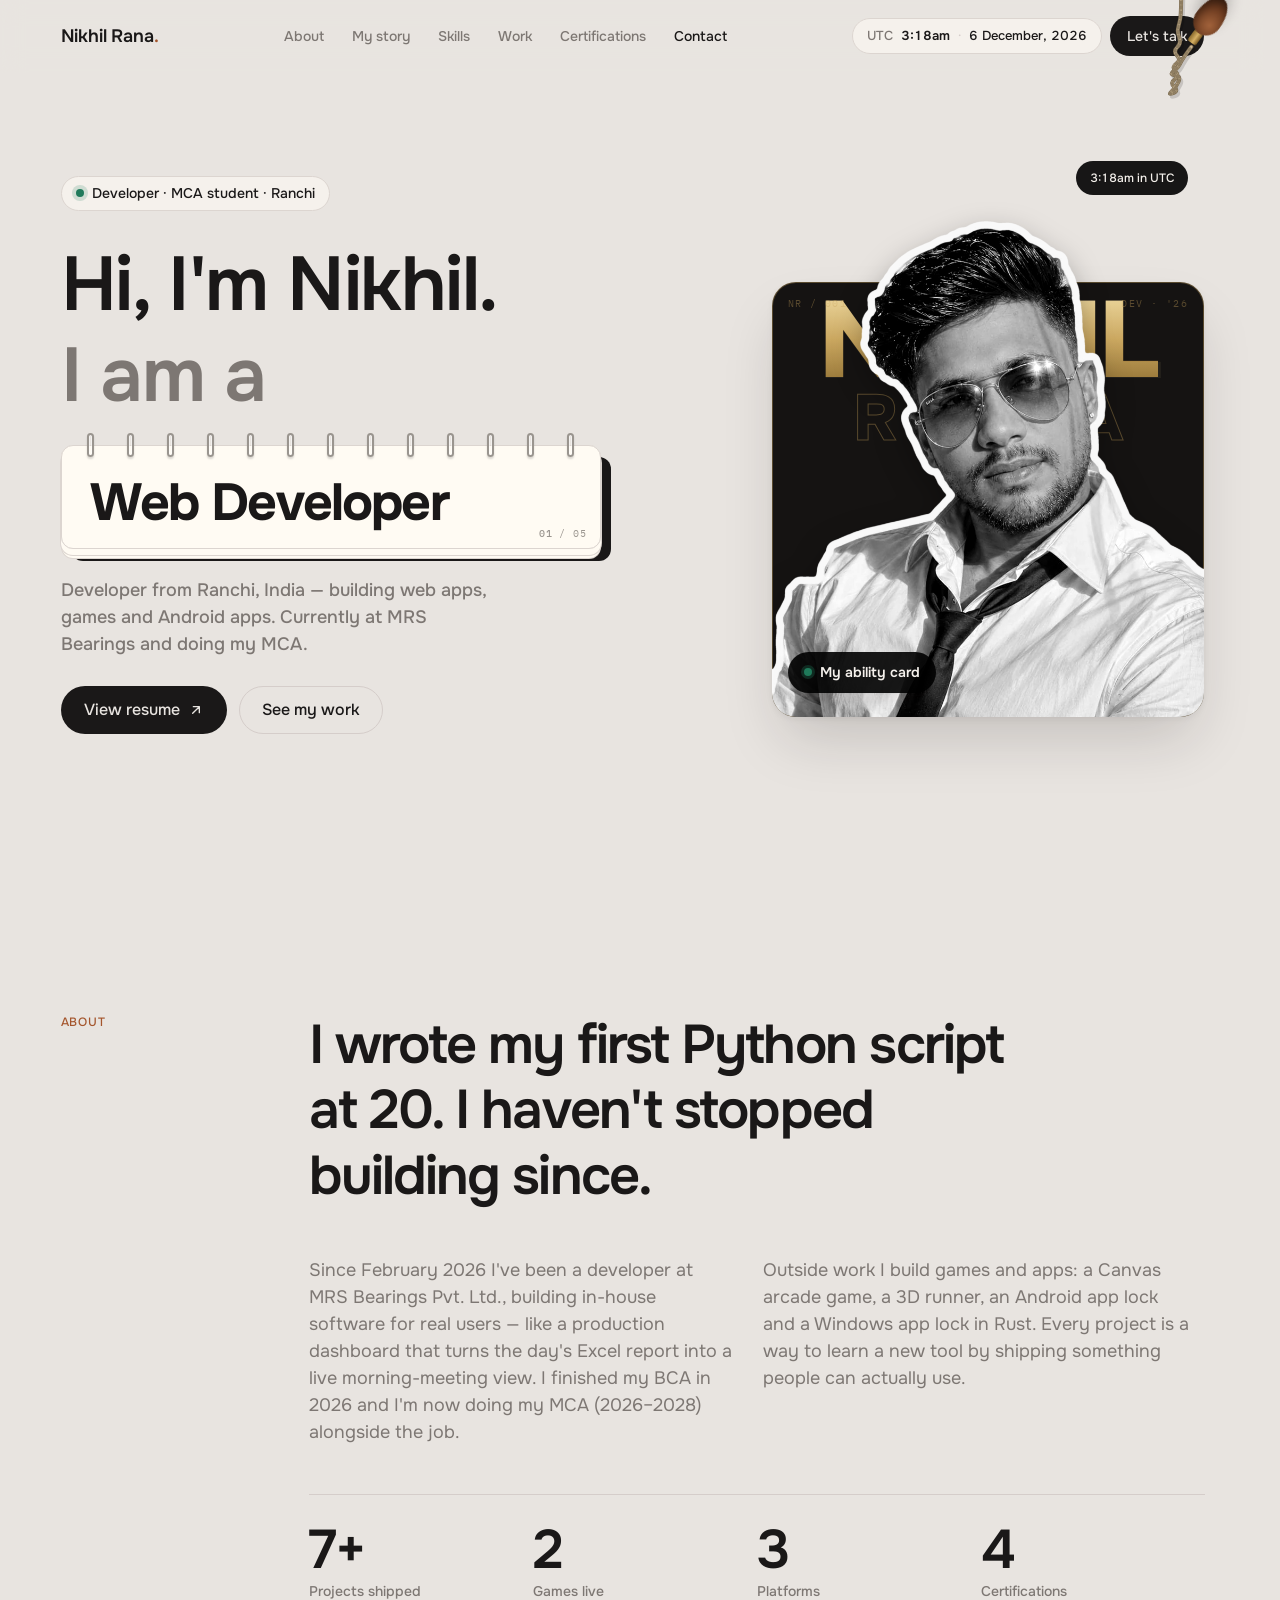
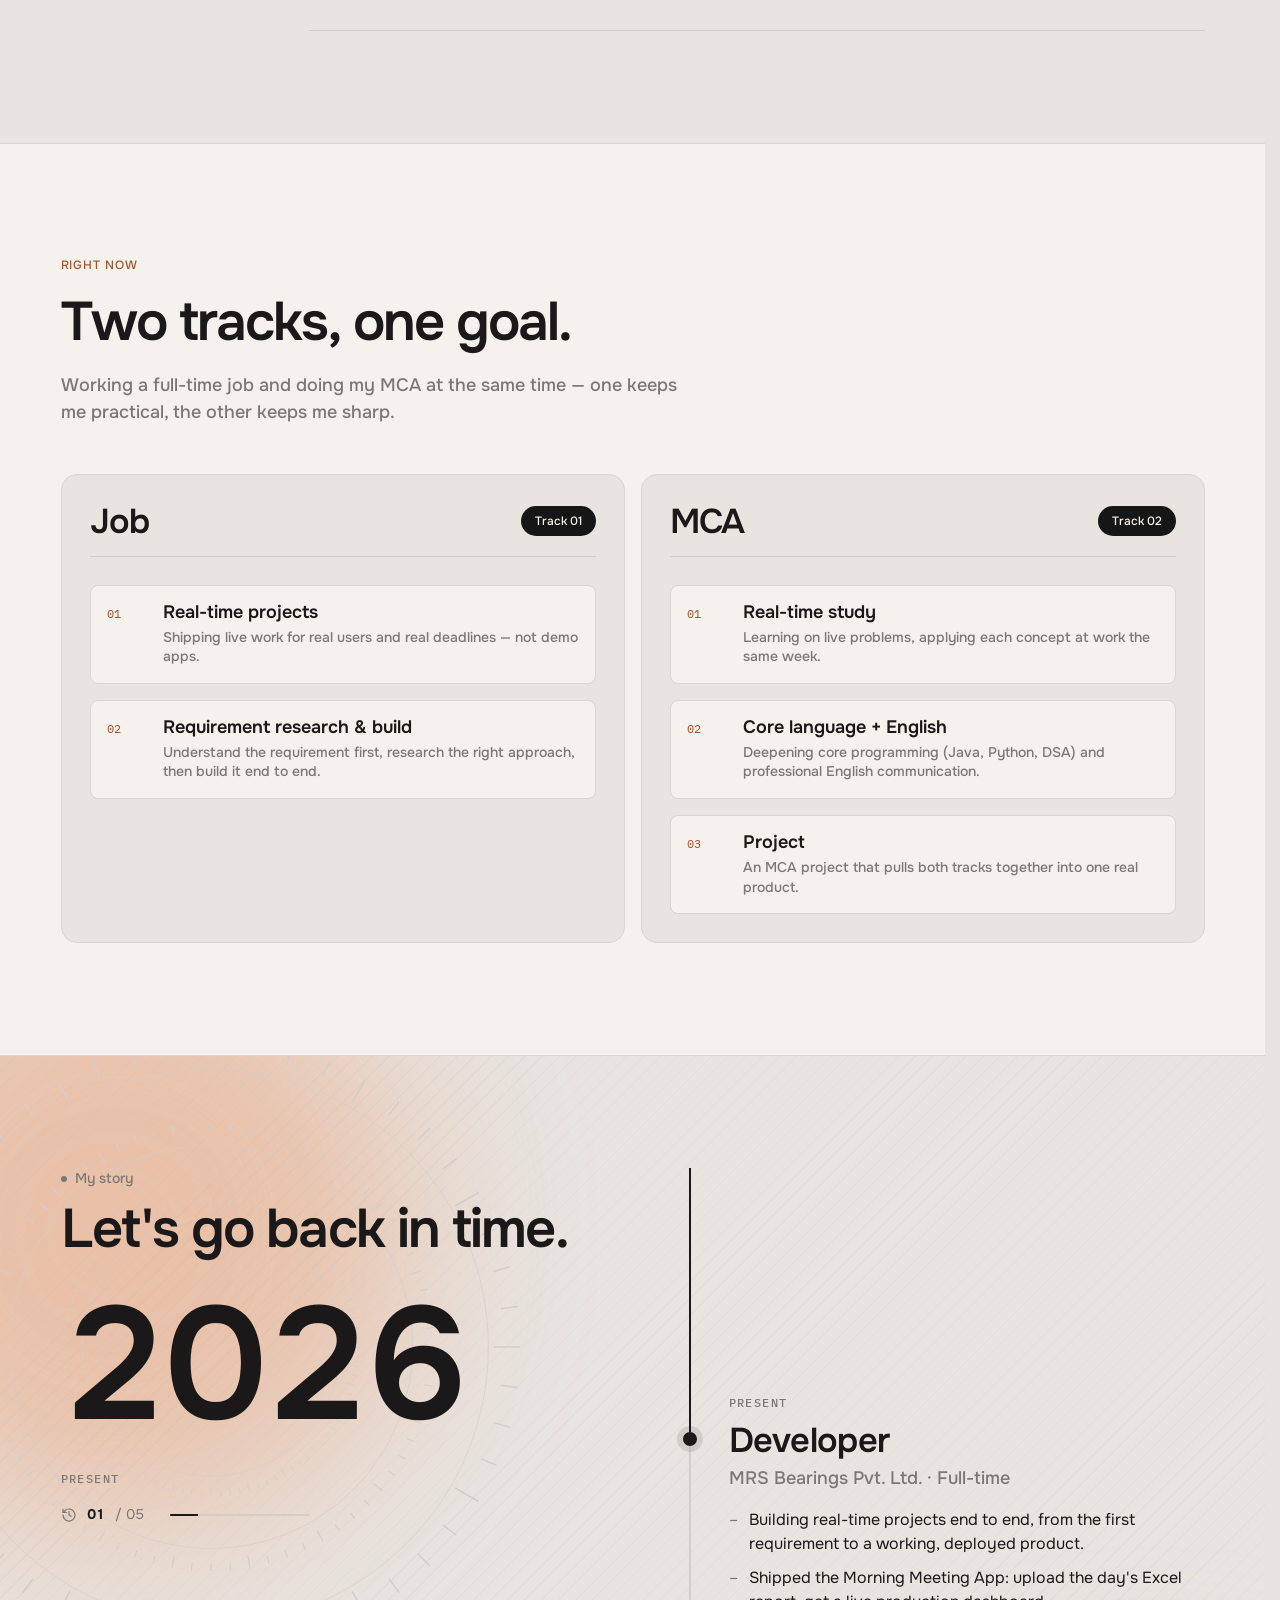
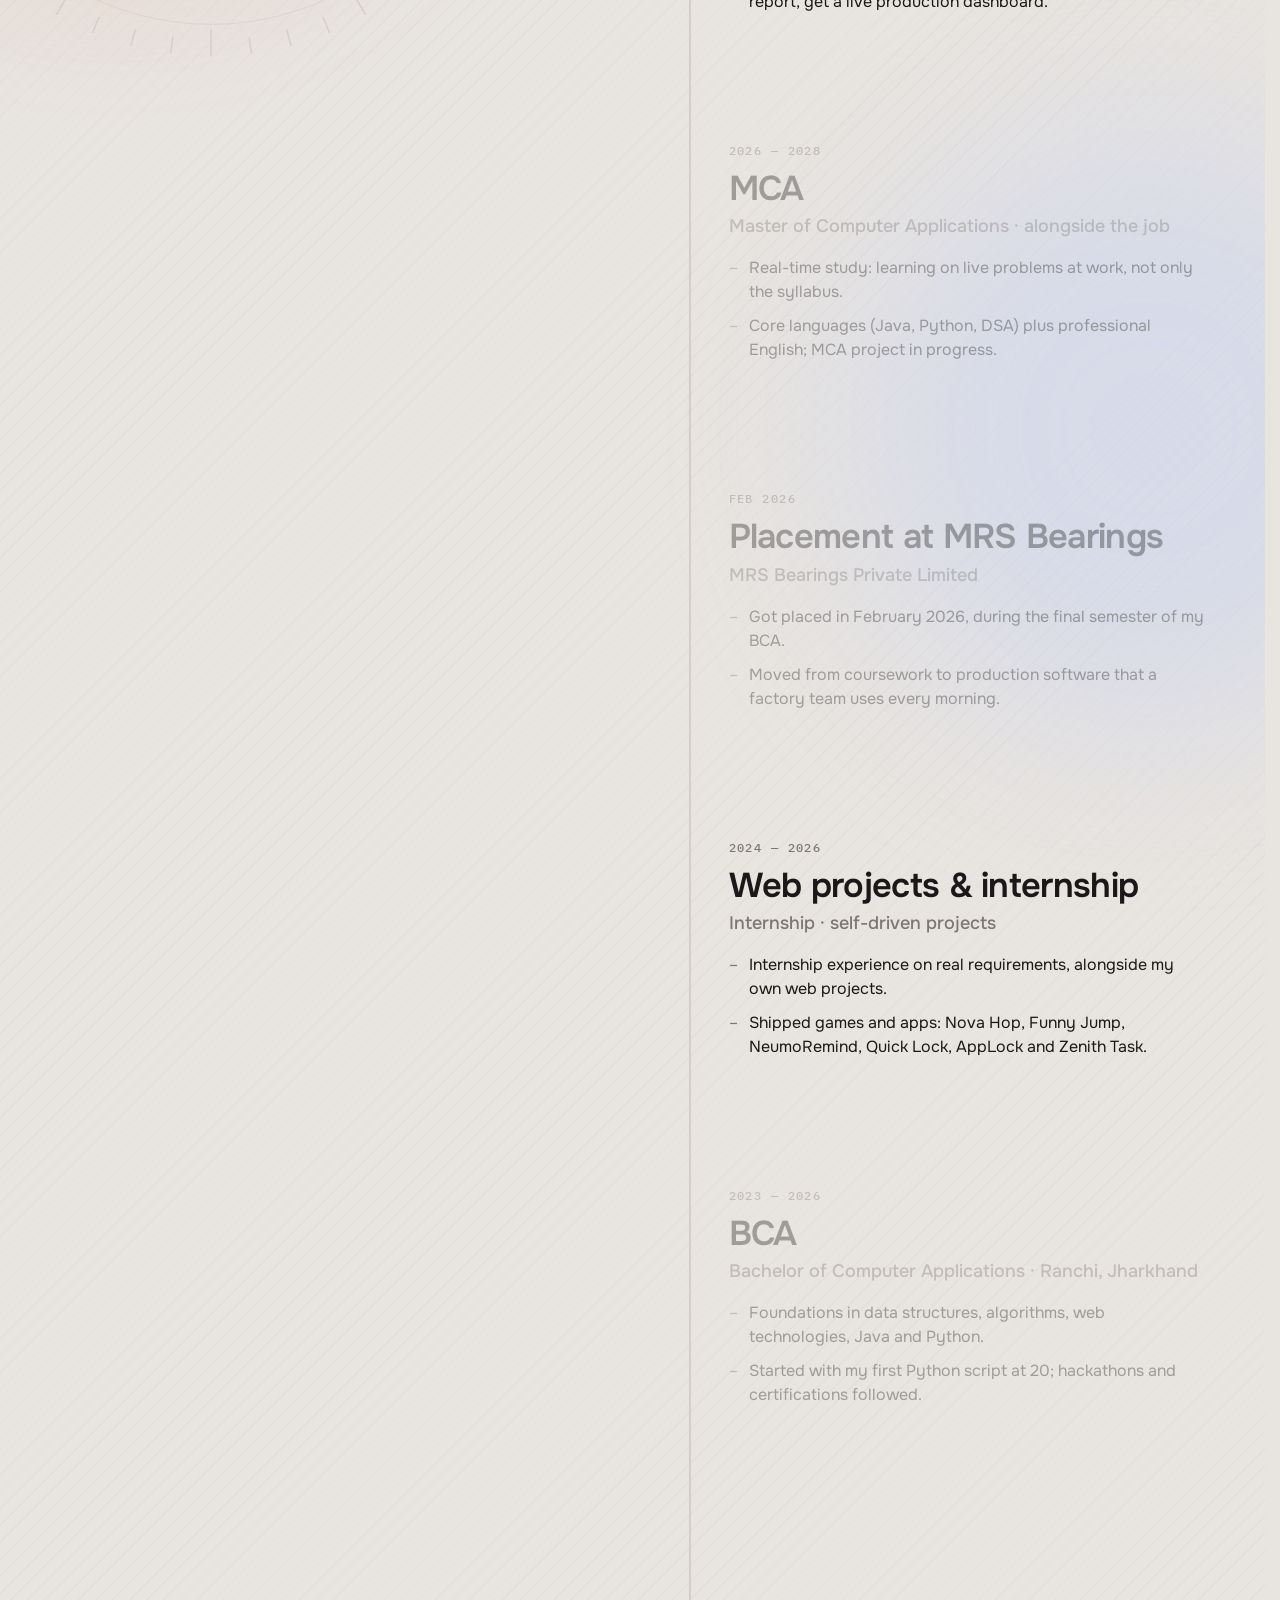
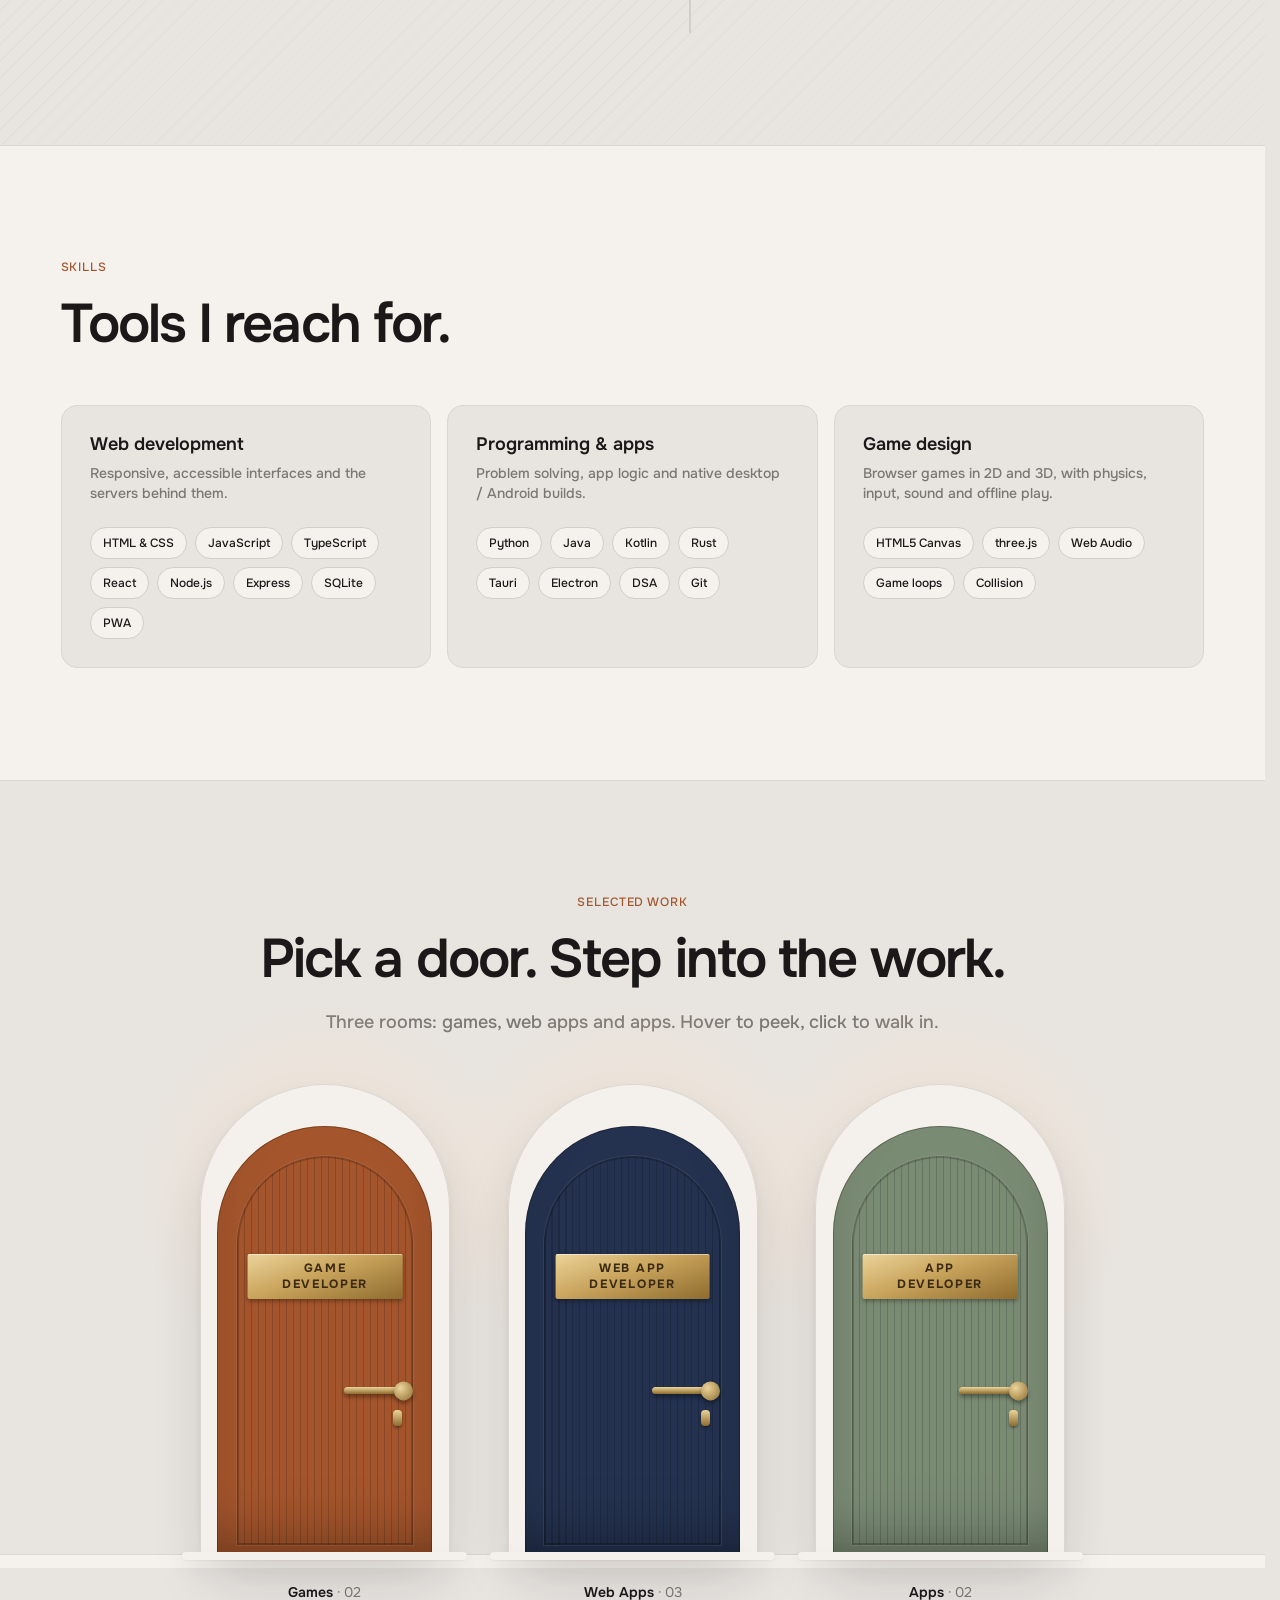
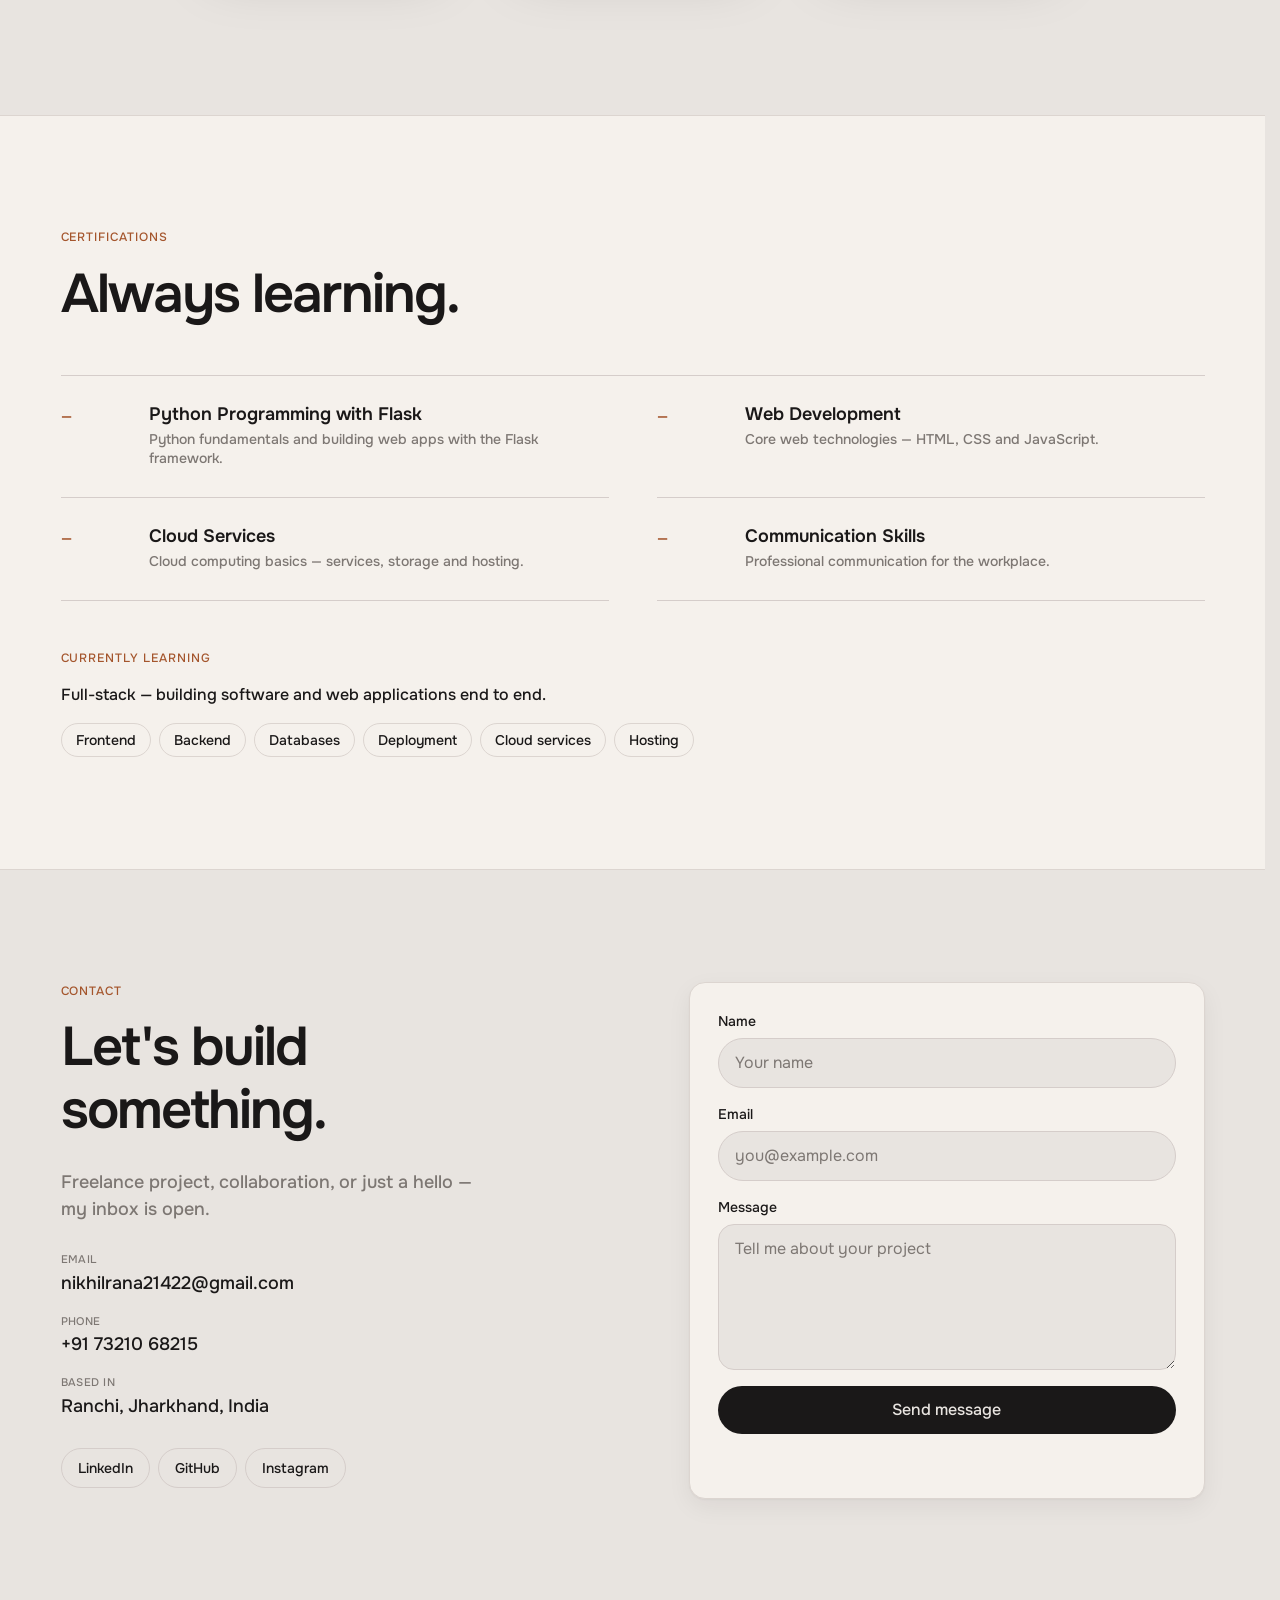
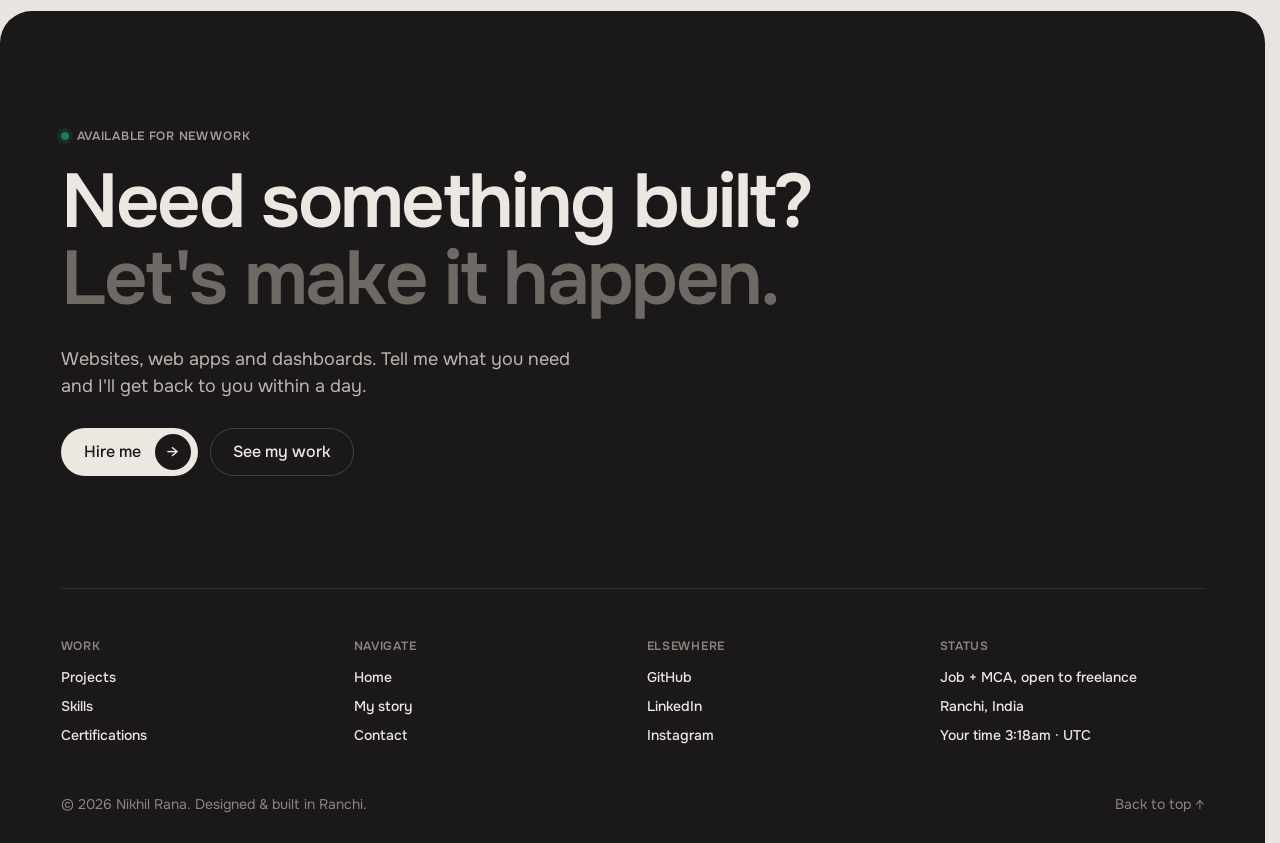
==== commit af406611: "v5.6: resume gate with Verify button + smart email check - "View resume" opens a name + email gate o" ====
--- a/index.html
+++ b/index.html
@@ -12,8 +12,8 @@
   <link rel="preconnect" href="https://fonts.googleapis.com">
   <link rel="preconnect" href="https://fonts.gstatic.com" crossorigin>
   <link href="https://fonts.googleapis.com/css2?family=Onest:wght@400;500;600;700;800&family=IBM+Plex+Mono:wght@500&display=swap" rel="stylesheet">
-  <link rel="stylesheet" href="tokens.css?v=4.8">
-  <link rel="stylesheet" href="style.css?v=4.8">
+  <link rel="stylesheet" href="tokens.css?v=5.6">
+  <link rel="stylesheet" href="style.css?v=5.6">
 </head>
 <body id="top">
   <a class="skip" href="#main">Skip to content</a>
@@ -68,7 +68,7 @@
           </div>
           <p class="lead">Developer from Ranchi, India — building web apps, games and Android apps. Currently at MRS Bearings and doing my MCA.</p>
           <div class="hero__btns">
-            <a href="https://drive.google.com/file/d/1fOhgtM-z2Djm2z56_rHmaTW-F3Zb-YpO/view" class="btn btn--primary" target="_blank" rel="noopener">View resume
+            <a href="#resume" class="btn btn--primary" data-resume aria-haspopup="dialog">View resume
               <svg viewBox="0 0 24 24" width="16" height="16" fill="none" stroke="currentColor" stroke-width="2" stroke-linecap="round" stroke-linejoin="round"><path d="M7 17 17 7M8 7h9v9"/></svg>
             </a>
             <a href="#work" class="btn btn--secondary">See my work</a>
@@ -578,7 +578,7 @@
           <div><dt>Shipped</dt><dd>7+ projects · 2 games · 3 platforms</dd></div>
         </dl>
         <div class="vault__ctas">
-          <a class="vbtn vbtn--primary" href="https://drive.google.com/file/d/1fOhgtM-z2Djm2z56_rHmaTW-F3Zb-YpO/view" target="_blank" rel="noopener">View resume ↗</a>
+          <a class="vbtn vbtn--primary" href="#resume" data-resume aria-haspopup="dialog">View resume ↗</a>
           <a class="vbtn" href="#contact" data-vault-close>Get in touch</a>
           <a class="vbtn vbtn--ghost" href="https://github.com/nikhilrana2715" target="_blank" rel="noopener">GitHub ↗</a>
         </div>
@@ -623,6 +623,88 @@
     </div>
   </footer>
 
-  <script src="script.js?v=4.8"></script>
+  <!-- Modal / Resume gate: name + real email before the resume opens -->
+  <dialog class="gate" id="gate" aria-labelledby="gateTitle" aria-describedby="gateLead">
+    <div class="gate__sheet">
+      <button class="gate__close" type="button" data-gate-close aria-label="Close">
+        <svg viewBox="0 0 24 24" width="18" height="18" fill="none" stroke="currentColor" stroke-width="2" stroke-linecap="round"><path d="M6 6l12 12M18 6 6 18"/></svg>
+      </button>
+
+      <div class="gate__doc" aria-hidden="true">
+        <div class="gate__paper">
+          <span class="gate__line gate__line--title"></span>
+          <span class="gate__line gate__line--sub"></span>
+          <span class="gate__rule"></span>
+          <span class="gate__line"></span><span class="gate__line"></span><span class="gate__line gate__line--short"></span>
+          <span class="gate__rule"></span>
+          <span class="gate__line"></span><span class="gate__line gate__line--short"></span><span class="gate__line"></span>
+        </div>
+        <span class="gate__lock">
+          <svg viewBox="0 0 24 24" width="22" height="22" fill="none" stroke="currentColor" stroke-width="2" stroke-linecap="round" stroke-linejoin="round"><rect x="5" y="11" width="14" height="10" rx="2"/><path class="gate__shackle" d="M8 11V7a4 4 0 0 1 8 0v4"/></svg>
+        </span>
+        <p class="gate__tag">Nikhil Rana · Resume · PDF</p>
+      </div>
+
+      <div class="gate__body">
+        <div class="gate__step" data-gate-step="form">
+          <p class="gate__eyebrow">NR / Resume access</p>
+          <h2 class="gate__title" id="gateTitle">Quick intro first.</h2>
+          <p class="gate__lead" id="gateLead">Your full name and email, then tap <b>Verify</b> — Google confirms the email is really yours. The resume unlocks right after. No spam, ever.</p>
+          <form class="gate__form" id="gateForm" novalidate>
+            <div class="field">
+              <label for="gateName">Full name</label>
+              <input class="input" id="gateName" name="name" type="text" placeholder="Your name" required autocomplete="name" minlength="2" maxlength="60" aria-describedby="gateNameErr">
+              <p class="field__err" id="gateNameErr" aria-live="polite"></p>
+            </div>
+            <div class="field field--verify">
+              <label for="gateEmail">Email</label>
+              <div class="field__control">
+                <input class="input" id="gateEmail" name="email" type="email" placeholder="you@gmail.com" required autocomplete="email" inputmode="email" spellcheck="false" maxlength="120" aria-describedby="gateEmailState gateEmailErr">
+                <button type="button" class="verify-btn" id="gateVerify">
+                  <svg class="verify-btn__g" viewBox="0 0 24 24" width="15" height="15" aria-hidden="true"><path fill="currentColor" d="M21.6 12.23c0-.7-.06-1.37-.18-2.02H12v3.83h5.38a4.6 4.6 0 0 1-2 3.02v2.5h3.24c1.9-1.75 2.98-4.32 2.98-7.33Z"/><path fill="currentColor" d="M12 22c2.7 0 4.97-.9 6.62-2.43l-3.24-2.5c-.9.6-2.04.96-3.38.96-2.6 0-4.8-1.76-5.59-4.12H3.07v2.58A10 10 0 0 0 12 22Z" opacity=".8"/><path fill="currentColor" d="M6.41 13.9a6 6 0 0 1 0-3.8V7.52H3.07a10 10 0 0 0 0 8.96l3.34-2.58Z" opacity=".6"/><path fill="currentColor" d="M12 5.98c1.47 0 2.79.5 3.83 1.5l2.87-2.87A9.97 9.97 0 0 0 3.07 7.52l3.34 2.58C7.2 7.74 9.4 5.98 12 5.98Z" opacity=".9"/></svg>
+                  <span class="verify-btn__label">Verify</span>
+                </button>
+                <span class="verify-chip" id="gateEmailState" aria-live="polite"></span>
+              </div>
+              <p class="field__err" id="gateEmailErr" aria-live="polite"></p>
+            </div>
+            <input type="text" name="_honey" tabindex="-1" autocomplete="off" aria-hidden="true" hidden>
+            <button type="submit" class="btn btn--primary btn--block gate__submit" disabled aria-describedby="gateLockNote">View resume
+              <svg viewBox="0 0 24 24" width="16" height="16" fill="none" stroke="currentColor" stroke-width="2" stroke-linecap="round" stroke-linejoin="round"><path d="M7 17 17 7M8 7h9v9"/></svg>
+            </button>
+            <p class="gate__fine" id="gateLockNote">Verify your email to unlock · checked with your Google account</p>
+          </form>
+        </div>
+
+        <!-- Alert / Error: popup over the form when the email can't be verified -->
+        <div class="gate__alert" id="gateAlert" role="alertdialog" aria-modal="false" aria-labelledby="gateAlertTitle" aria-describedby="gateAlertText" hidden>
+          <div class="gate__alertCard">
+            <span class="gate__alertIcon" aria-hidden="true">
+              <svg viewBox="0 0 24 24" width="22" height="22" fill="none" stroke="currentColor" stroke-width="2.2" stroke-linecap="round"><path d="M12 7v6M12 17h.01"/><circle cx="12" cy="12" r="9.5"/></svg>
+            </span>
+            <h3 class="gate__alertTitle" id="gateAlertTitle">This email isn't verified</h3>
+            <p class="gate__alertText" id="gateAlertText"></p>
+            <p class="gate__alertHint" id="gateAlertHint">Try again with a different email — one that's linked to your own Google account.</p>
+            <div class="gate__alertBtns">
+              <button type="button" class="btn btn--primary btn--block" id="gateAlertFix" hidden></button>
+              <button type="button" class="btn btn--secondary btn--block" id="gateAlertRetry">Try another email</button>
+            </div>
+          </div>
+        </div>
+
+        <div class="gate__step" data-gate-step="done" hidden>
+          <p class="gate__eyebrow gate__eyebrow--ok">Email verified · Unlocked</p>
+          <h2 class="gate__title" tabindex="-1" id="gateDoneTitle">Thanks, <span id="gateWho">there</span>.</h2>
+          <p class="gate__lead" id="gateDoneLead">Your resume is ready. It opens in a new tab on Google Drive.</p>
+          <a class="btn btn--primary btn--block" id="gateOpen" href="#" target="_blank" rel="noopener">Open resume
+            <svg viewBox="0 0 24 24" width="16" height="16" fill="none" stroke="currentColor" stroke-width="2" stroke-linecap="round" stroke-linejoin="round"><path d="M7 17 17 7M8 7h9v9"/></svg>
+          </a>
+          <button type="button" class="btn btn--link gate__back" data-gate-close>Back to the site</button>
+        </div>
+      </div>
+    </div>
+  </dialog>
+
+  <script src="script.js?v=5.6"></script>
 </body>
 </html>
--- a/tokens.css
+++ b/tokens.css
@@ -151,3 +151,13 @@
   --portrait-edge: rgba(201, 164, 92, .38); /* brass hairline + outlined name */
   --shadow-sticker: 0 10px 14px rgba(0, 0, 0, .28);
 }
+
+/* v4.9 — Modal / Resume gate */
+:root {
+  --gate-scrim: rgba(26, 24, 24, .46);
+  --gate-paper-line: rgba(26, 24, 24, .14);
+}
+@media (prefers-color-scheme: dark) {
+  :root:not([data-theme="light"]) { --gate-scrim: rgba(0, 0, 0, .66); }
+}
+:root[data-theme="dark"] { --gate-scrim: rgba(0, 0, 0, .66); }
--- a/style.css
+++ b/style.css
@@ -805,3 +805,159 @@
 /* Contact form: button while sending */
 .btn:disabled { opacity: .6; cursor: progress; }
 .form__status a { color: inherit; text-decoration: underline; }
+
+/* ---------- Modal / Resume gate (v4.9) ---------- */
+.gate {
+  width: min(880px, calc(100% - 2 * var(--space-sm))); max-width: none; max-height: calc(100dvh - 2 * var(--space-sm));
+  margin: auto; padding: 0; border: 0; background: transparent; color: var(--color-on-surface); overflow: visible;
+}
+.gate::backdrop { background: var(--gate-scrim); backdrop-filter: blur(6px); -webkit-backdrop-filter: blur(6px); }
+.gate[open] .gate__sheet { animation: gate-in .45s var(--ease) both; }
+.gate[open]::backdrop { animation: gate-fade .3s var(--ease) both; }
+.gate.is-closing .gate__sheet { animation: gate-out .22s var(--ease) both; }
+.gate.is-closing::backdrop { animation: gate-fade .22s var(--ease) reverse both; }
+@keyframes gate-in { from { opacity: 0; transform: translateY(18px) scale(.98); } }
+@keyframes gate-out { to { opacity: 0; transform: translateY(10px) scale(.985); } }
+@keyframes gate-fade { from { opacity: 0; } }
+
+.gate__sheet {
+  position: relative; display: grid; grid-template-columns: 1fr;
+  max-height: calc(100dvh - 2 * var(--space-sm)); overflow: auto;
+  background: var(--color-surface); border: 1px solid var(--color-border); border-radius: var(--radius-xl);
+  box-shadow: var(--shadow-lift);
+}
+.gate__close {
+  position: absolute; top: var(--space-sm); right: var(--space-sm); z-index: 2;
+  width: 40px; height: 40px; display: grid; place-items: center; border-radius: var(--radius-full);
+  background: var(--color-surface); border: 1px solid var(--color-border); color: var(--color-on-surface); cursor: pointer;
+  transition: border-color .2s var(--ease), transform .2s var(--ease);
+}
+.gate__close:hover { border-color: var(--color-on-surface); transform: rotate(90deg); }
+
+/* left: locked document preview */
+.gate__doc {
+  position: relative; display: grid; place-items: center; overflow: hidden;
+  min-height: 168px; padding: var(--space-md) var(--space-sm) var(--space-lg);
+  background: var(--color-tertiary); border-radius: var(--radius-xl) var(--radius-xl) 0 0;
+}
+.gate__paper {
+  width: min(200px, 56%); aspect-ratio: 1 / 1.3; padding: 18px 16px; display: grid; align-content: start; gap: 8px;
+  background: var(--paper-note); border-radius: var(--radius-md); box-shadow: var(--shadow-soft);
+  transform: rotate(-4deg); filter: blur(1.6px);
+  transition: filter .6s var(--ease), transform .6s var(--ease);
+}
+.gate__line { display: block; height: 6px; border-radius: var(--radius-full); background: var(--gate-paper-line); }
+.gate__line--title { width: 62%; height: 12px; background: var(--ink-fixed); opacity: .8; }
+.gate__line--sub { width: 40%; background: var(--door-rust); opacity: .7; }
+.gate__line--short { width: 55%; }
+.gate__rule { display: block; height: 1px; margin: 4px 0; background: var(--gate-paper-line); }
+.gate__lock {
+  position: absolute; left: 50%; top: 50%; translate: -50% -50%;
+  width: 56px; height: 56px; display: grid; place-items: center; border-radius: var(--radius-full);
+  background: var(--ink-fixed); color: var(--paper-fixed); box-shadow: var(--shadow-lift);
+  transition: background-color .4s var(--ease), scale .4s var(--ease);
+}
+.gate__shackle { transform-origin: 16px 11px; transition: transform .5s var(--ease); }
+.gate__tag {
+  position: absolute; left: 0; right: 0; bottom: var(--space-sm); text-align: center;
+  font: 500 var(--fs-caption)/1 var(--font-mono); letter-spacing: .08em; text-transform: uppercase; color: var(--color-muted);
+}
+.gate.is-unlocked .gate__paper { filter: none; transform: rotate(-2deg) translateY(-4px); }
+.gate.is-unlocked .gate__lock { background: var(--color-success); scale: .82; }
+.gate.is-unlocked .gate__shackle { transform: translateX(6px) rotate(-14deg) translateY(-2px); }
+.gate.is-checking .gate__lock { animation: gate-pulse 1s var(--ease) infinite; }
+@keyframes gate-pulse { 50% { scale: .92; } }
+
+/* right: form */
+.gate__body { padding: var(--space-md) var(--space-sm) var(--space-md); }
+.gate__step { display: grid; gap: var(--space-sm); }
+.gate__eyebrow {
+  font: 500 var(--fs-label-sm)/1 var(--font-mono); letter-spacing: .08em; text-transform: uppercase; color: var(--color-secondary);
+}
+.gate__eyebrow--ok { color: var(--color-success); }
+.gate__title { font-size: var(--fs-md); font-weight: 600; line-height: 1.1; letter-spacing: -.02em; outline: none; }
+.gate__lead { color: var(--color-muted); font-size: var(--fs-body); line-height: 1.55; max-width: 44ch; }
+.gate__form { display: grid; gap: var(--space-sm); margin-top: var(--space-xs); }
+.gate__form .field { gap: 6px; }
+.field__err { min-height: 1.3em; font-size: var(--fs-label-sm); color: var(--color-error); line-height: 1.3; }
+.field__err button { font: inherit; color: var(--color-on-surface); background: none; border: 0; padding: 0; border-bottom: 1px solid currentColor; cursor: pointer; }
+.field__err button:hover { color: var(--color-secondary); }
+.gate__submit .spin { width: 16px; height: 16px; border-radius: 50%; border: 2px solid currentColor; border-right-color: transparent; animation: gate-spin .7s linear infinite; }
+@keyframes gate-spin { to { transform: rotate(360deg); } }
+.gate__fine { font: 500 var(--fs-caption)/1.4 var(--font-mono); letter-spacing: .06em; text-transform: uppercase; color: var(--color-muted); text-align: center; }
+.gate__back { justify-self: center; margin-top: var(--space-xs); }
+.gate__eyebrow--err { color: var(--color-error); }
+.gate.is-denied .gate__lock { background: var(--color-error); }
+.gate.is-denied .gate__paper { filter: blur(2.4px) grayscale(1); }
+
+/* Input / Verify — live status chip inside the email field */
+.field__control { position: relative; }
+.field--verify .input { padding-right: 124px; }
+.verify-chip {
+  position: absolute; right: 8px; top: 50%; translate: 0 -50%;
+  display: inline-flex; align-items: center; gap: 6px; height: 30px; padding: 0 12px;
+  border-radius: var(--radius-full); font: 500 var(--fs-label-sm)/1 var(--font);
+  opacity: 0; scale: .9; pointer-events: none;
+  transition: opacity .2s var(--ease), scale .2s var(--ease), background-color .2s var(--ease), color .2s var(--ease);
+}
+.verify-chip::before { content: ""; width: 12px; height: 12px; flex: none; }
+/* Button / Verify — sits inside the email field until the email is verified */
+.verify-btn {
+  position: absolute; right: 6px; top: 50%; translate: 0 -50%;
+  display: inline-flex; align-items: center; gap: 6px; height: 36px; padding: 0 14px;
+  font: 500 var(--fs-body-sm)/1 var(--font); color: var(--color-on-primary); background: var(--color-primary);
+  border: 0; border-radius: var(--radius-full); cursor: pointer;
+  transition: background-color .2s var(--ease), opacity .2s var(--ease);
+}
+.verify-btn:hover:not(:disabled) { background: var(--color-secondary); color: var(--color-surface); }
+.verify-btn:focus-visible { outline: 2px solid var(--color-secondary); outline-offset: 2px; }
+.verify-btn:disabled { cursor: progress; }
+.field--verify[data-state="checking"] .verify-btn__g { border-radius: 50%; border: 2px solid currentColor; border-right-color: transparent; animation: gate-spin .7s linear infinite; }
+.field--verify[data-state="checking"] .verify-btn__g path { display: none; }
+.field--verify[data-state="ok"] .verify-btn { opacity: 0; pointer-events: none; }
+.gate__submit:disabled { opacity: .35; cursor: not-allowed; }
+.gate__submit:not(:disabled) { animation: gate-in .3s var(--ease); }
+.field--verify[data-state="ok"] .verify-chip { opacity: 1; scale: 1; color: var(--color-surface); background: var(--color-success); }
+.field--verify[data-state="ok"] .verify-chip::before { background: currentColor; -webkit-mask: url("data:image/svg+xml,%3Csvg xmlns='http://www.w3.org/2000/svg' viewBox='0 0 24 24'%3E%3Cpath d='M5 12.5l4.5 4.5L19 7.5' fill='none' stroke='black' stroke-width='3.2' stroke-linecap='round' stroke-linejoin='round'/%3E%3C/svg%3E") center / contain no-repeat; mask: url("data:image/svg+xml,%3Csvg xmlns='http://www.w3.org/2000/svg' viewBox='0 0 24 24'%3E%3Cpath d='M5 12.5l4.5 4.5L19 7.5' fill='none' stroke='black' stroke-width='3.2' stroke-linecap='round' stroke-linejoin='round'/%3E%3C/svg%3E") center / contain no-repeat; }
+.field--verify[data-state="ok"] .input { border-color: var(--color-success); }
+.field--verify[data-state="bad"] .input { border-color: var(--color-error); }
+
+/* Alert / Error — popup over the gate when an email can't be verified */
+.gate__alert {
+  position: absolute; inset: 0; z-index: 3; display: grid; place-items: center; padding: var(--space-sm);
+  background: color-mix(in srgb, var(--color-surface) 72%, transparent);
+  backdrop-filter: blur(4px); -webkit-backdrop-filter: blur(4px); border-radius: var(--radius-xl);
+  animation: gate-fade .2s var(--ease) both;
+}
+.gate__alertCard {
+  width: min(380px, 100%); display: grid; justify-items: center; gap: var(--space-xs); text-align: center;
+  padding: var(--space-md); background: var(--color-surface); border: 1px solid var(--color-border);
+  border-top: 3px solid var(--color-error); border-radius: var(--radius-lg); box-shadow: var(--shadow-lift);
+  animation: gate-in .3s var(--ease) both;
+}
+.gate__alertIcon { width: 48px; height: 48px; display: grid; place-items: center; border-radius: var(--radius-full); color: var(--color-error); background: color-mix(in srgb, var(--color-error) 12%, transparent); }
+.gate__alertTitle { font-size: var(--fs-sm); font-weight: 600; }
+.gate__alertText { font-size: var(--fs-body-sm); color: var(--color-on-surface); word-break: break-word; }
+.gate__alertHint { font-size: var(--fs-body-sm); color: var(--color-muted); line-height: 1.5; }
+.gate__alertBtns { width: 100%; display: grid; gap: var(--space-xs); margin-top: var(--space-xs); }
+@media (prefers-reduced-motion: reduce) { .gate__alert, .gate__alertCard, .verify-chip::before { animation: none !important; } }
+
+@media (min-width: 640px) {
+  .gate__body { padding: var(--space-lg) var(--space-lg) var(--space-md); }
+}
+@media (min-width: 960px) {
+  .gate__sheet { grid-template-columns: 5fr 6fr; }
+  .gate__doc { min-height: 0; border-radius: var(--radius-xl) 0 0 var(--radius-xl); padding: var(--space-lg) var(--space-md); }
+  .gate__paper { width: min(230px, 78%); }
+  .gate__body { padding: var(--space-lg); padding-top: 64px; }
+}
+@media (max-width: 639px) {
+  .gate__doc { min-height: 140px; padding-top: var(--space-sm); }
+  .gate__paper { width: 96px; padding: 12px 10px; gap: 6px; }
+  .gate__lock { width: 46px; height: 46px; }
+}
+@media (prefers-reduced-motion: reduce) {
+  .gate[open] .gate__sheet, .gate[open]::backdrop, .gate.is-closing .gate__sheet, .gate.is-closing::backdrop, .gate.is-checking .gate__lock { animation: none; }
+  .gate__paper, .gate__shackle, .gate__lock { transition: none; }
+}
+html:has(.gate[open]) { overflow: hidden; }
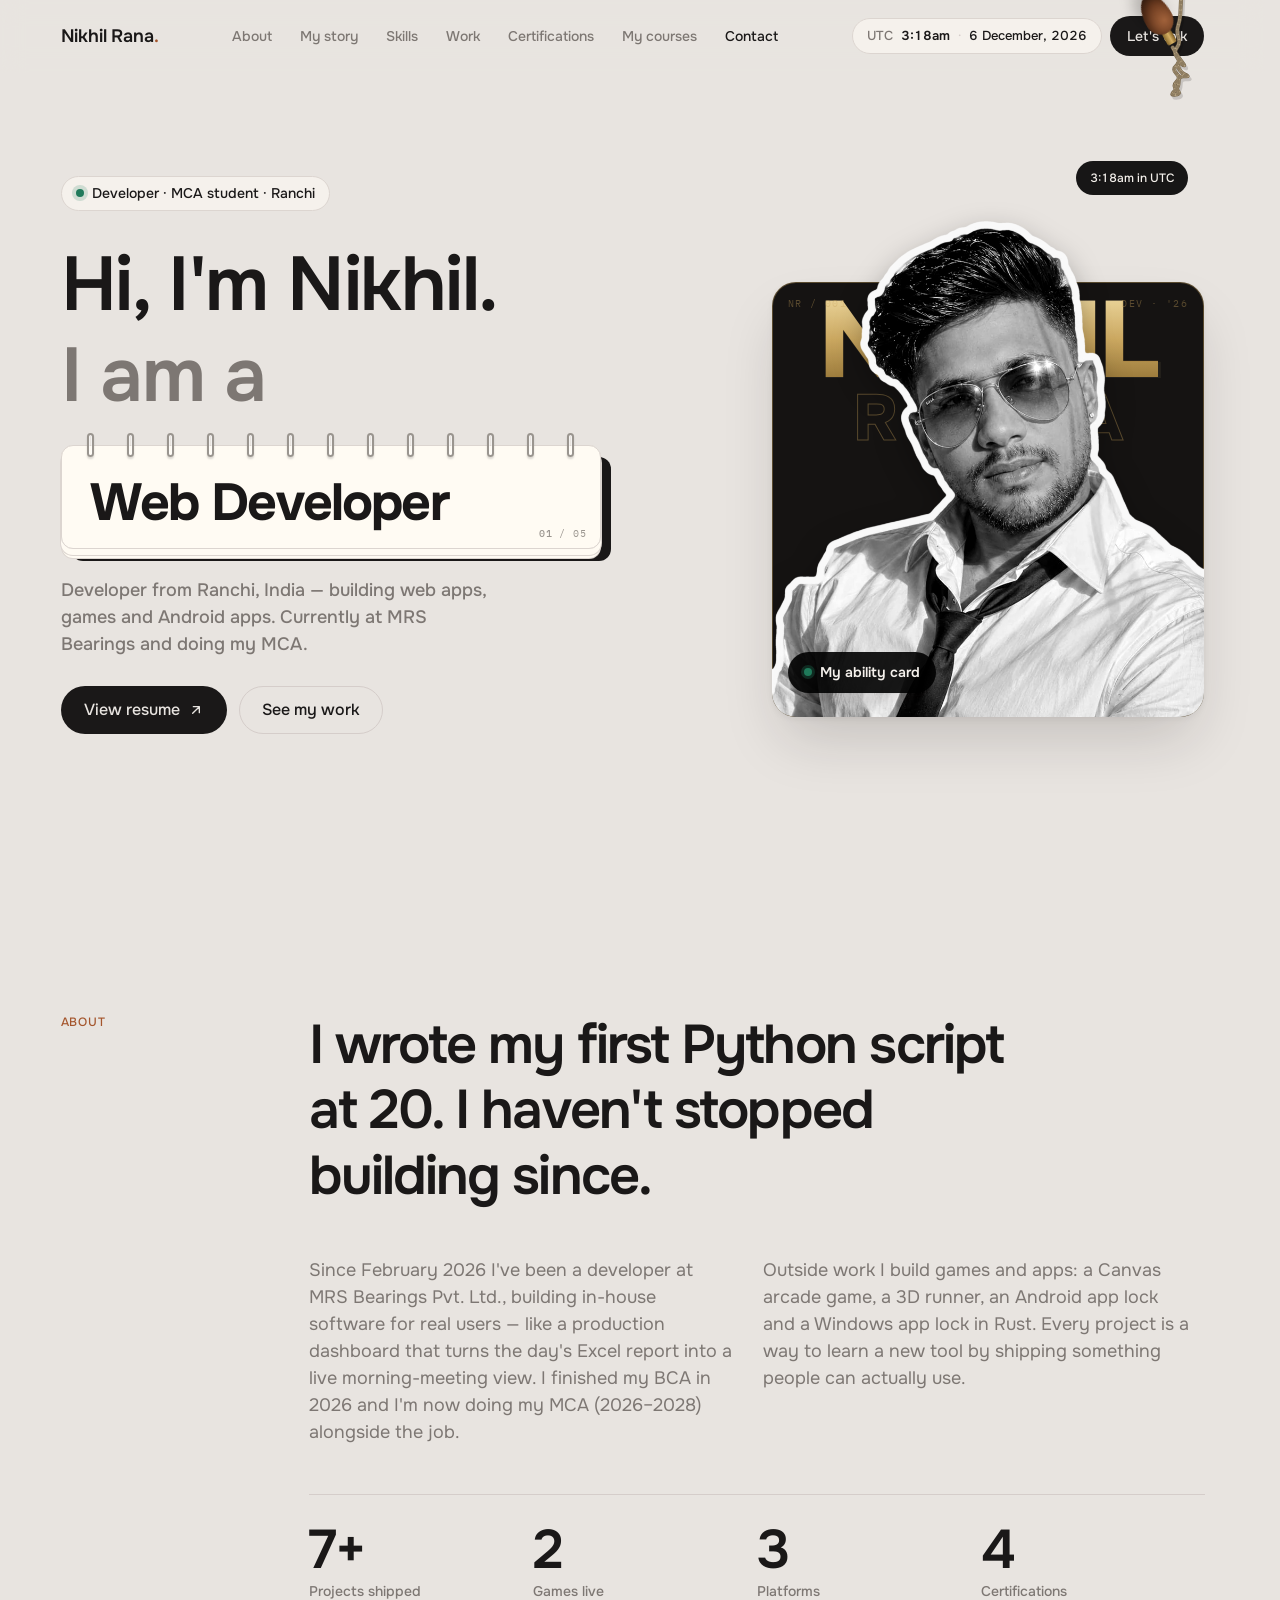
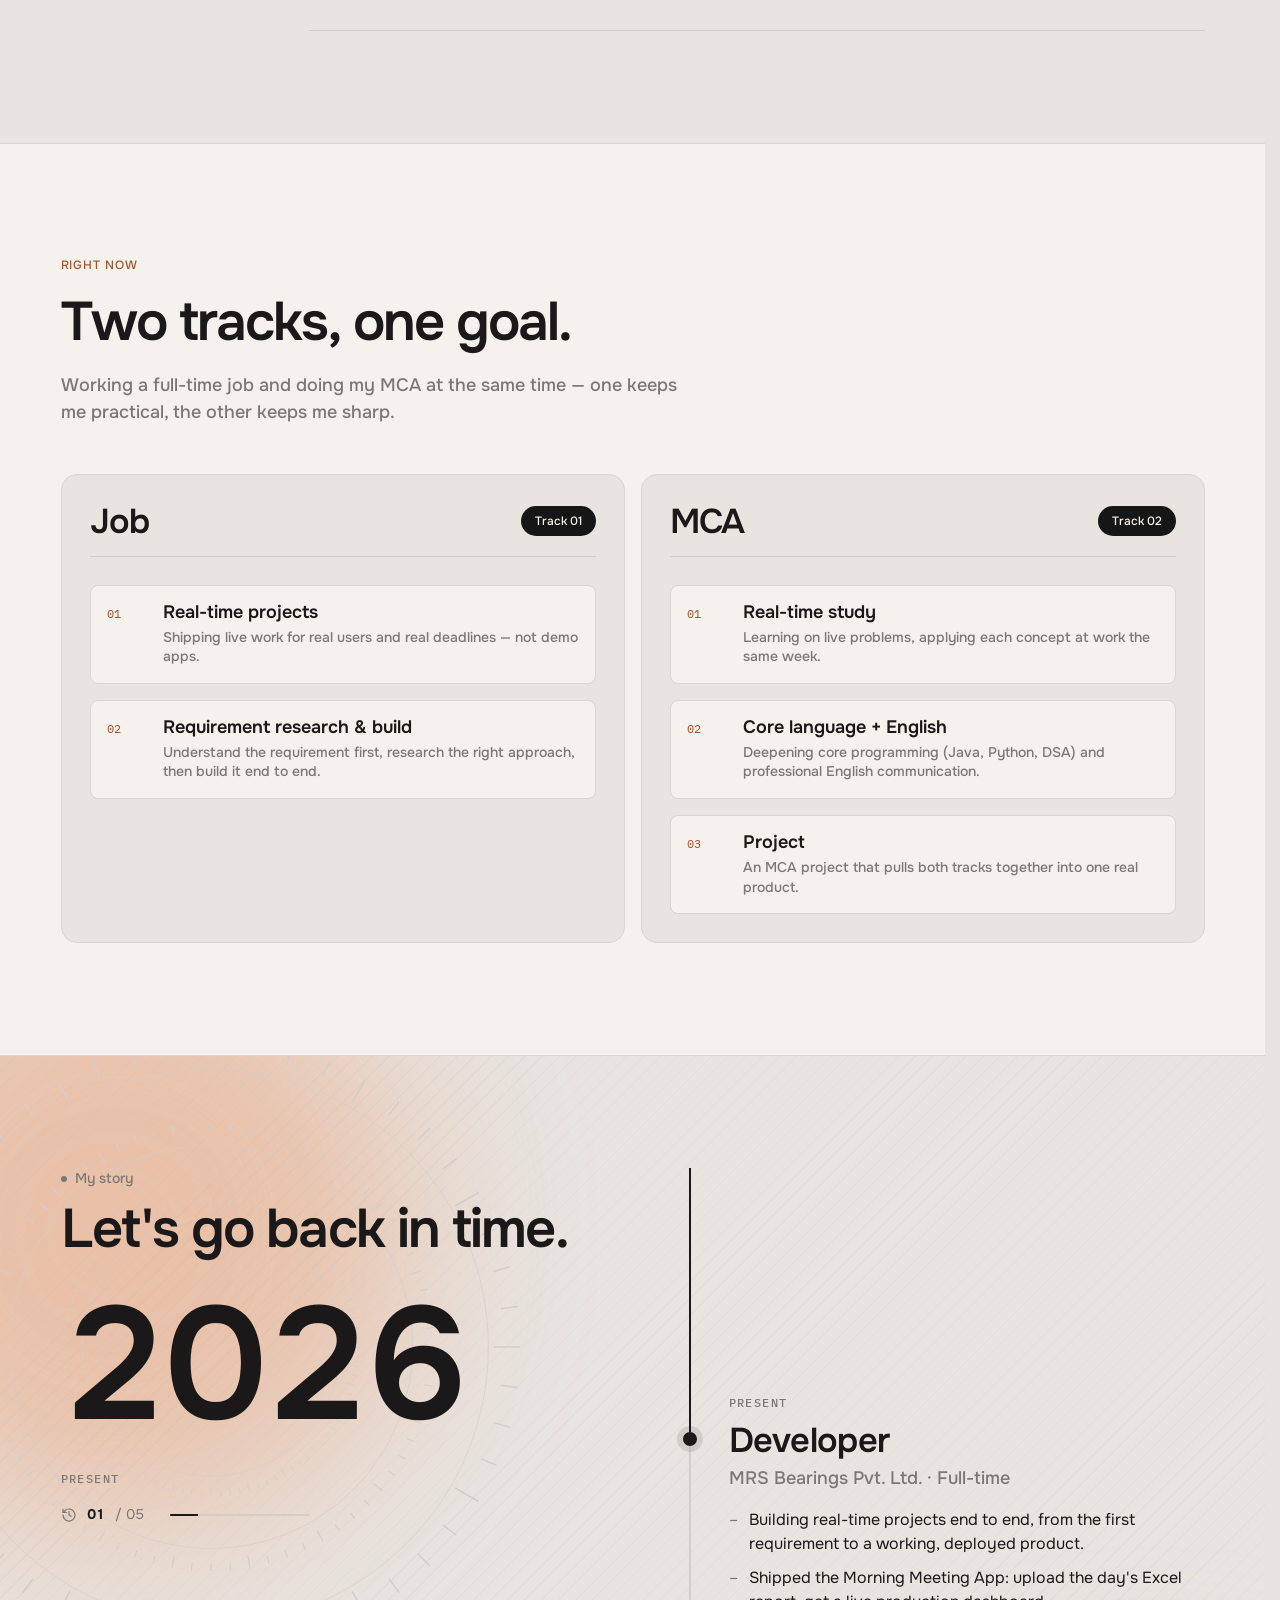
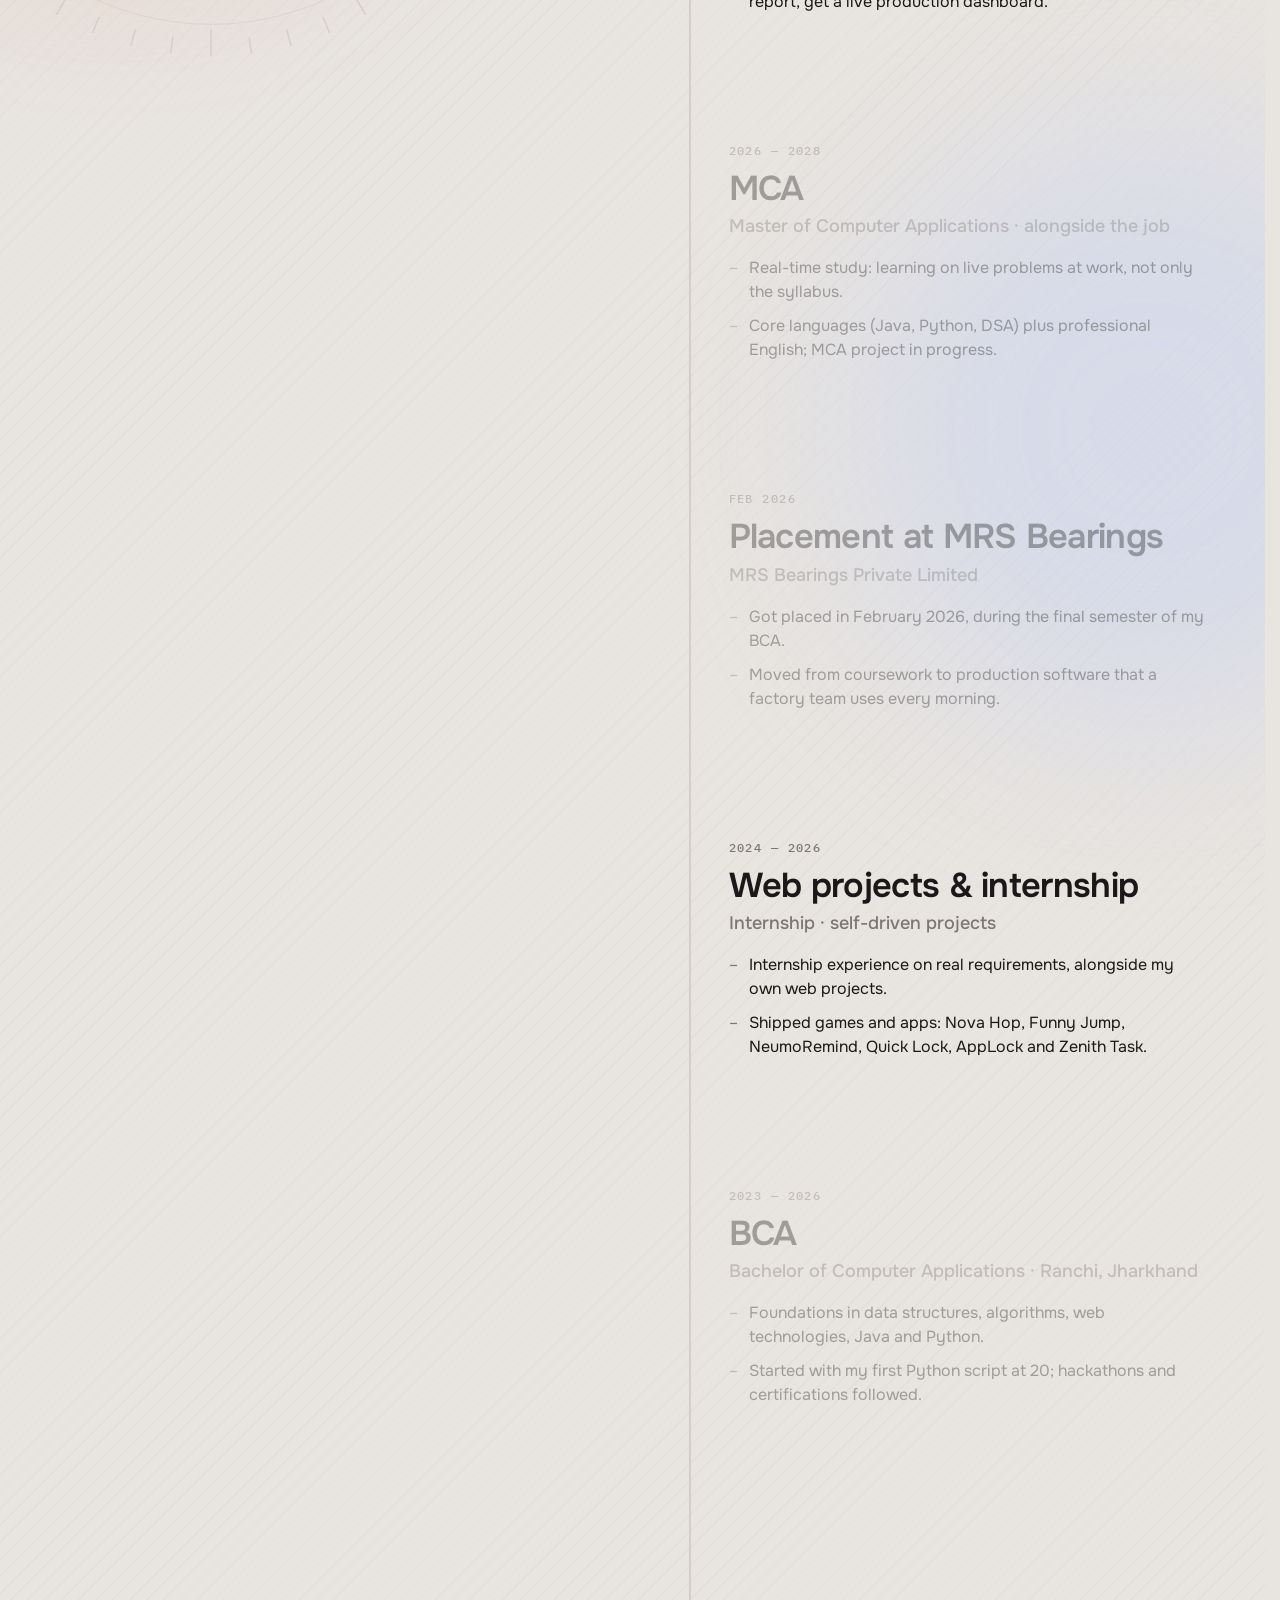
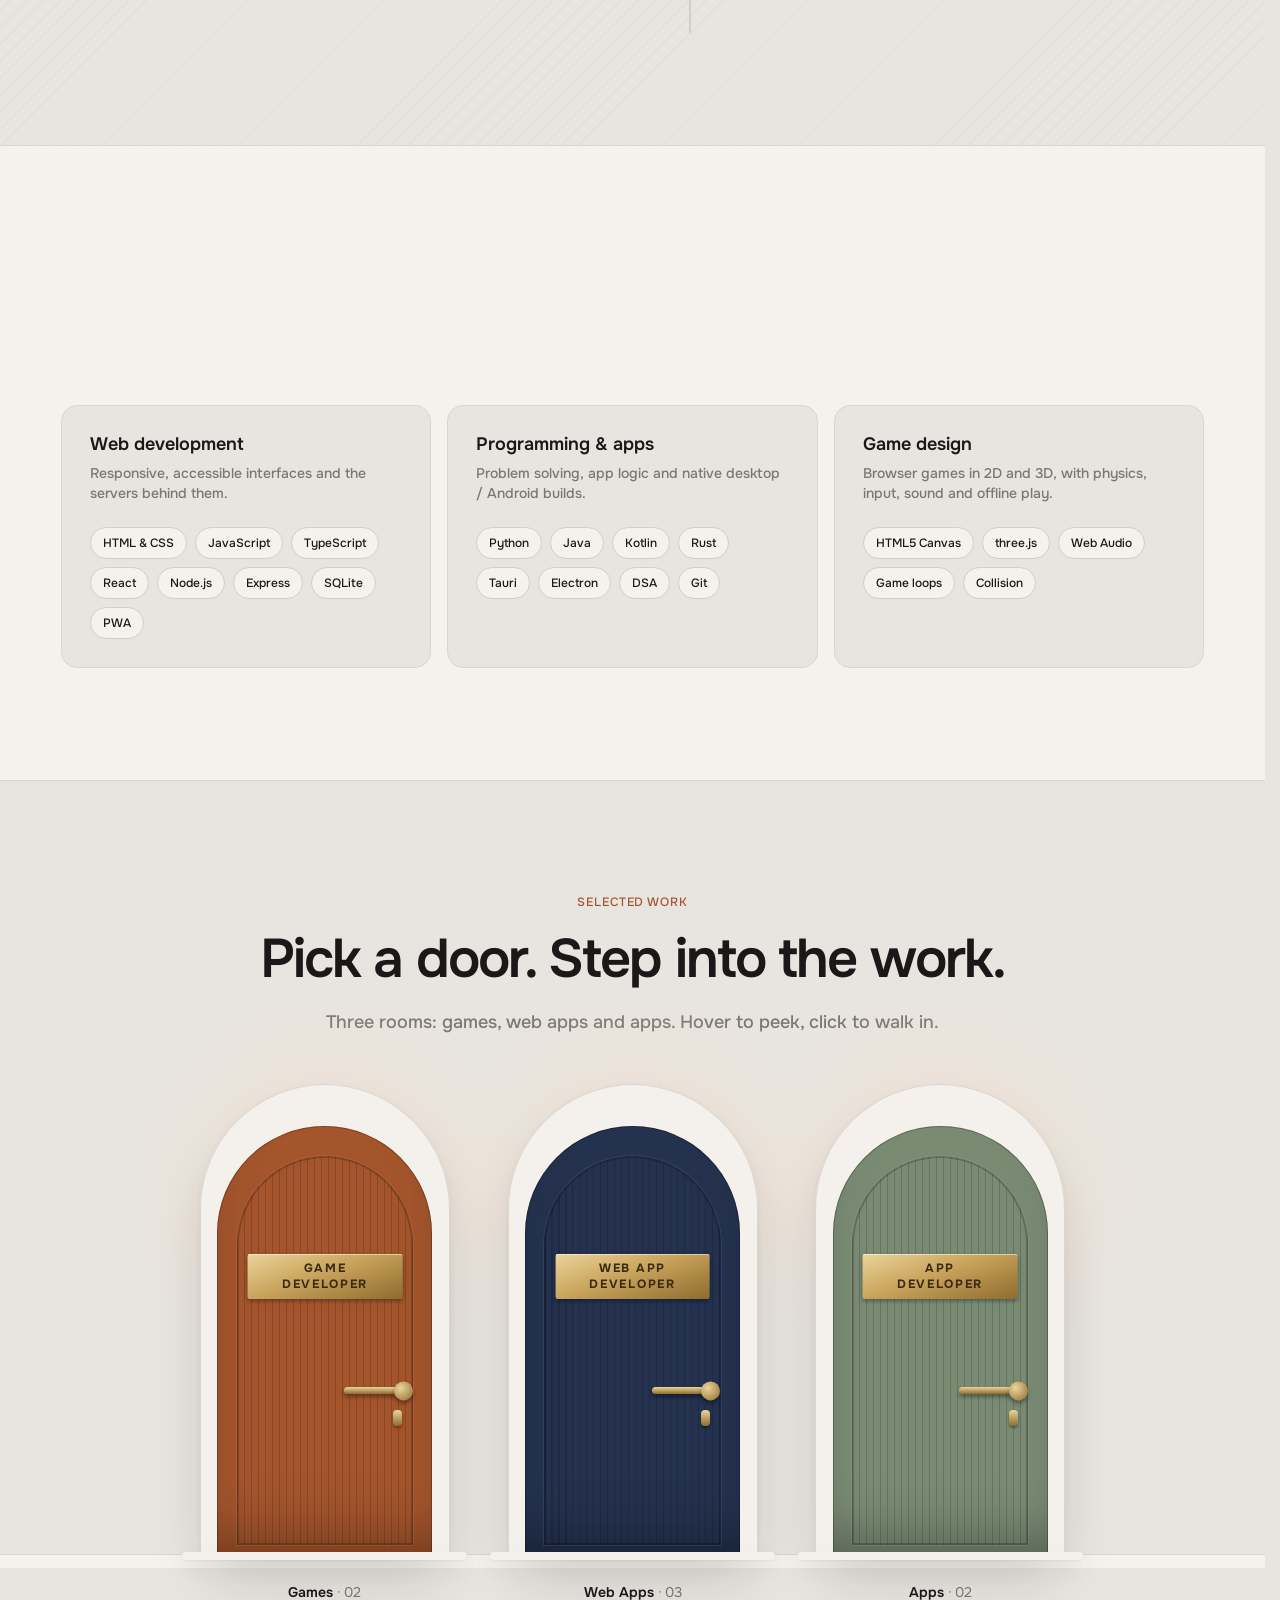
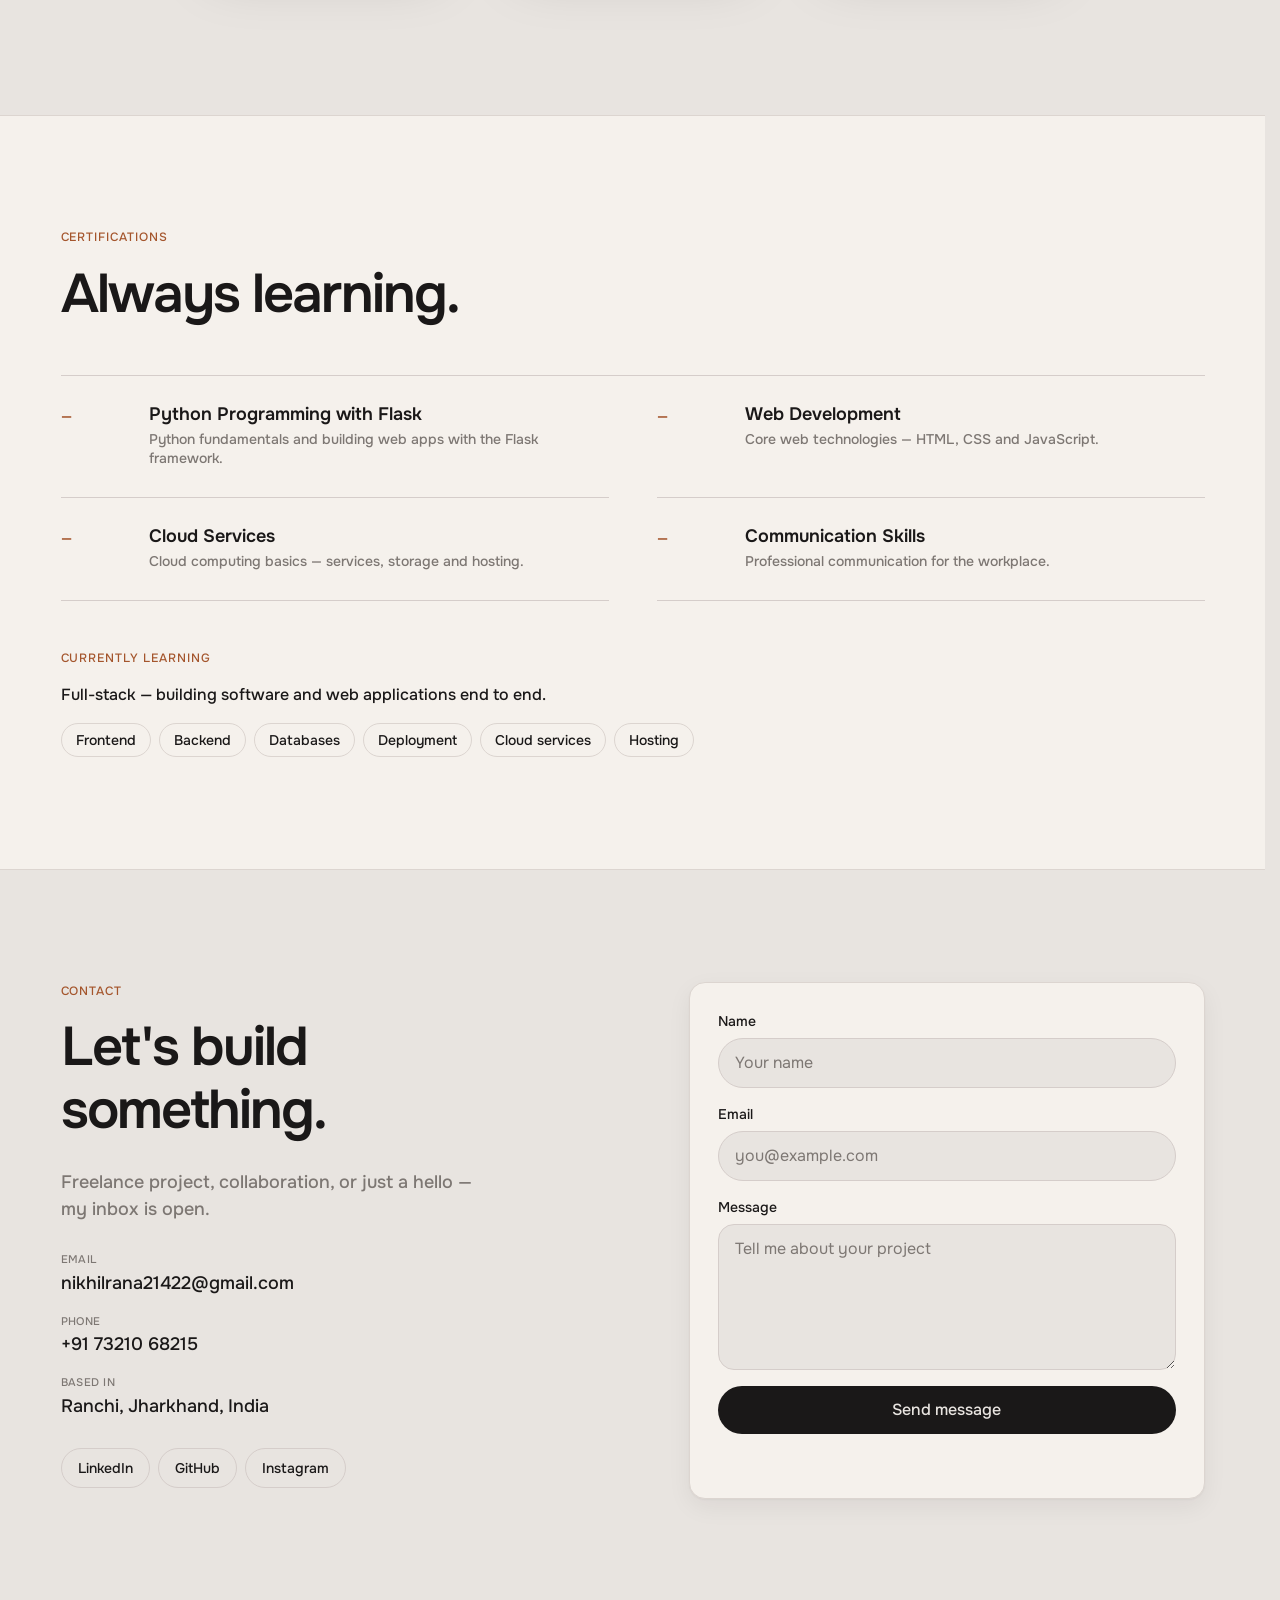
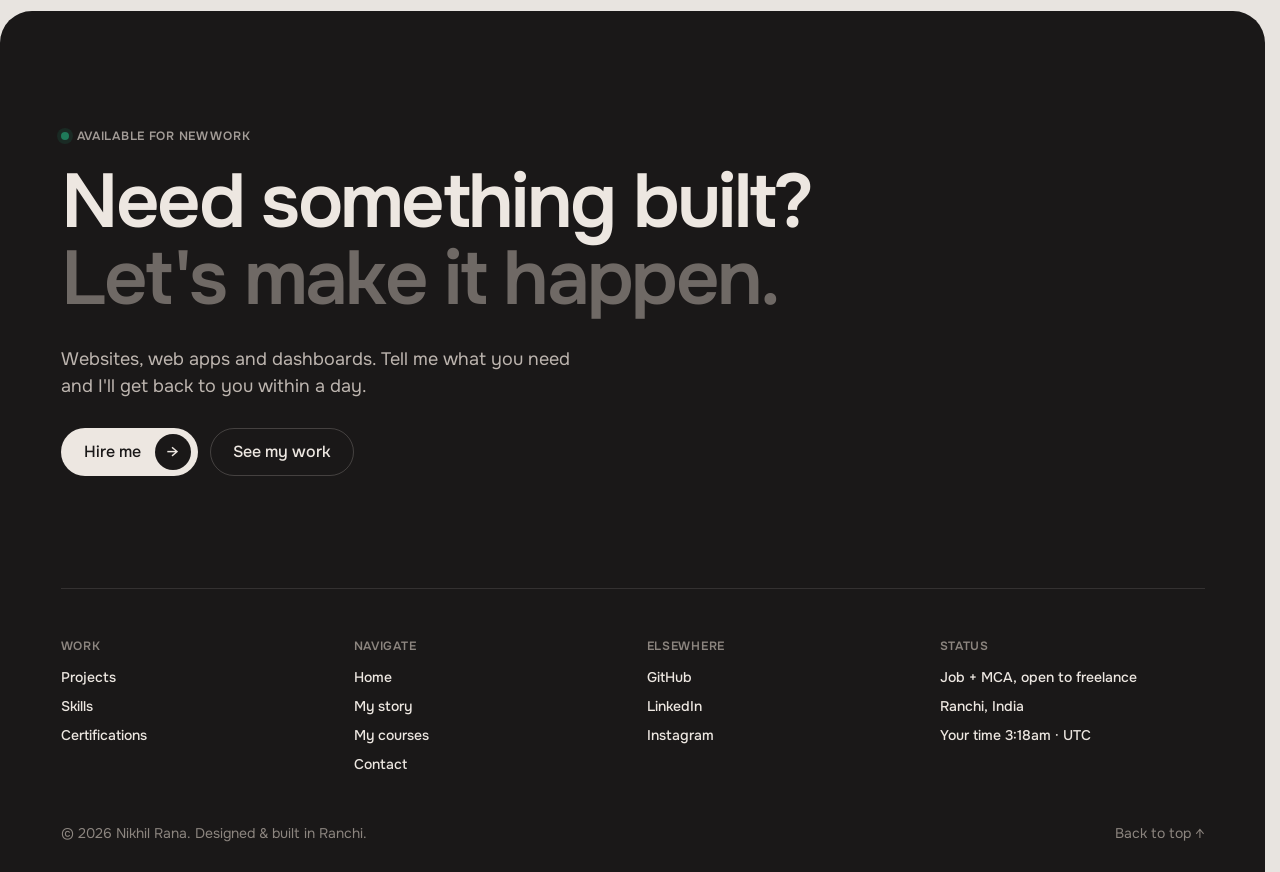
==== commit f22547c0: "v5.8: My courses page, MCA Sem 1 subject notes + study reader - courses.html: MCA / BCA programs -> " ====
--- a/index.html
+++ b/index.html
@@ -12,8 +12,8 @@
   <link rel="preconnect" href="https://fonts.googleapis.com">
   <link rel="preconnect" href="https://fonts.gstatic.com" crossorigin>
   <link href="https://fonts.googleapis.com/css2?family=Onest:wght@400;500;600;700;800&family=IBM+Plex+Mono:wght@500&display=swap" rel="stylesheet">
-  <link rel="stylesheet" href="tokens.css?v=5.6">
-  <link rel="stylesheet" href="style.css?v=5.6">
+  <link rel="stylesheet" href="tokens.css?v=5.8">
+  <link rel="stylesheet" href="style.css?v=5.8">
 </head>
 <body id="top">
   <a class="skip" href="#main">Skip to content</a>
@@ -29,6 +29,7 @@
           <li><a href="#skills">Skills</a></li>
           <li><a href="#work">Work</a></li>
           <li><a href="#certs">Certifications</a></li>
+          <li><a href="courses.html">My courses</a></li>
           <li><a href="#contact">Contact</a></li>
         </ul>
       </nav>
@@ -604,7 +605,7 @@
         </div>
         <div>
           <p class="cta__label">Navigate</p>
-          <ul><li><a href="#top">Home</a></li><li><a href="#story">My story</a></li><li><a href="#contact">Contact</a></li></ul>
+          <ul><li><a href="#top">Home</a></li><li><a href="#story">My story</a></li><li><a href="courses.html">My courses</a></li><li><a href="#contact">Contact</a></li></ul>
         </div>
         <div>
           <p class="cta__label">Elsewhere</p>
@@ -705,6 +706,6 @@
     </div>
   </dialog>
 
-  <script src="script.js?v=5.6"></script>
+  <script src="script.js?v=5.8"></script>
 </body>
 </html>
--- a/style.css
+++ b/style.css
@@ -961,3 +961,185 @@
   .gate__paper, .gate__shackle, .gate__lock { transition: none; }
 }
 html:has(.gate[open]) { overflow: hidden; }
+
+/* =====================================================================
+   v5.7 — My courses page (courses.html)
+   Card / Program · Progress / Semesters · Accordion / Semester · Status
+   ===================================================================== */
+.courses-hero { padding: var(--space-lg) 0 0; }
+.back-link { display: inline-block; margin-bottom: var(--space-md); font-size: var(--fs-body-sm); font-weight: 500; color: var(--color-muted); transition: color .2s var(--ease); }
+.back-link:hover { color: var(--color-on-surface); }
+.courses-hero__title { max-width: 16ch; }
+.courses-hero__lead { margin-top: var(--space-sm); max-width: 48ch; }
+.courses-pick { padding-top: var(--space-lg); }
+.courses-pick .caption { margin-bottom: var(--space-sm); }
+
+/* Status chip */
+.status { display: inline-flex; align-items: center; gap: 6px; padding: 4px 10px; border-radius: var(--radius-full); font-size: var(--fs-label-sm); font-weight: 600; line-height: 1.3; white-space: nowrap; border: 1px solid var(--color-border); color: var(--color-muted); background: var(--color-surface); }
+.status::before { content: ""; width: 6px; height: 6px; border-radius: 50%; background: currentColor; }
+.status--now { color: var(--color-secondary); border-color: color-mix(in srgb, var(--color-secondary) 35%, transparent); }
+.status--done { color: var(--color-success); border-color: color-mix(in srgb, var(--color-success) 35%, transparent); }
+
+/* Card / Program */
+.programs { display: grid; gap: var(--space-sm); }
+@media (min-width: 640px) { .programs { grid-template-columns: repeat(2, 1fr); } }
+.program {
+  --tone: var(--door-rust);
+  position: relative; display: flex; flex-direction: column; gap: var(--space-xs);
+  padding: var(--space-md); border-radius: var(--radius-lg);
+  background: var(--color-surface); border: 1px solid var(--color-border);
+  transition: border-color .25s var(--ease), transform .25s var(--ease), box-shadow .25s var(--ease);
+}
+.program--navy { --tone: var(--door-navy); }
+.program--sage { --tone: var(--door-sage); }
+.program:hover { transform: translateY(-2px); box-shadow: var(--shadow-soft); border-color: var(--color-tertiary); }
+.program.is-active { border-color: var(--color-on-surface); box-shadow: var(--shadow-soft); }
+.program__top { display: flex; align-items: center; justify-content: space-between; gap: var(--space-xs); margin-bottom: var(--space-sm); }
+.program__badge { display: inline-grid; place-items: center; min-width: 64px; height: 40px; padding: 0 14px; border-radius: var(--radius-md); background: var(--tone); color: var(--paper-fixed); font-weight: 700; letter-spacing: .04em; }
+.program__name { font-size: var(--fs-md); font-weight: 600; line-height: 1.08; letter-spacing: -0.02em; }
+.program__years { letter-spacing: .08em; }
+.program__bar { display: block; height: 4px; margin-top: var(--space-sm); border-radius: var(--radius-full); background: var(--color-neutral); overflow: hidden; }
+.program__bar i { display: block; height: 100%; width: calc(var(--v) * 1%); background: var(--tone); border-radius: inherit; }
+.program__cta { display: inline-flex; align-items: center; gap: 6px; margin-top: var(--space-sm); font-size: var(--fs-body-sm); font-weight: 600; }
+.program__cta span { transition: transform .25s var(--ease); }
+.program:hover .program__cta span, .program.is-active .program__cta span { transform: translateX(3px); }
+
+/* Selected course */
+.course.is-in { animation: course-in .5s var(--ease); }
+@keyframes course-in { from { opacity: 0; transform: translateY(16px); } to { opacity: 1; transform: none; } }
+.course__head { display: grid; gap: var(--space-md); margin-bottom: var(--space-lg); }
+.course__head .lead { margin-top: var(--space-sm); max-width: 52ch; }
+#courseTitle:focus { outline: none; }
+.course__meta { display: grid; grid-template-columns: repeat(2, 1fr); border-top: 1px solid var(--color-tertiary); align-self: end; }
+.course__meta div { display: flex; flex-direction: column-reverse; gap: 4px; padding: var(--space-sm) 0; border-bottom: 1px solid var(--color-tertiary); }
+.course__meta dt { font-size: var(--fs-body-sm); color: var(--color-muted); font-weight: 500; }
+.course__meta dd { font-size: var(--fs-sm); font-weight: 600; }
+@media (min-width: 960px) {
+  .course__head { grid-template-columns: 1.3fr 1fr; align-items: end; }
+  .course__meta { column-gap: var(--space-md); }
+}
+
+/* Progress / Semesters */
+.sem-progress { display: flex; gap: var(--space-xs); margin-bottom: var(--space-md); overflow-x: auto; scrollbar-width: none; }
+.sem-progress::-webkit-scrollbar { display: none; }
+.sem-progress__step { flex: 1 1 0; min-width: 72px; }
+.sem-progress__step a { display: flex; flex-direction: column; gap: 2px; padding: 12px var(--space-sm) var(--space-xs); border-top: 3px solid var(--color-tertiary); font-size: var(--fs-body-sm); color: var(--color-muted); transition: color .2s var(--ease); }
+.sem-progress__step a:hover { color: var(--color-on-surface); }
+.sem-progress__step b { font-family: var(--font-mono); font-size: var(--fs-label-sm); font-weight: 500; letter-spacing: .1em; }
+.sem-progress__step.is-done a { border-top-color: var(--color-success); color: var(--color-on-surface); }
+.sem-progress__step.is-now a { border-top-color: var(--color-secondary); color: var(--color-on-surface); }
+
+/* Accordion / Semester */
+.sems { display: grid; gap: var(--space-xs); }
+.sem { background: var(--color-neutral); border: 1px solid var(--color-border); border-radius: var(--radius-lg); scroll-margin-top: 96px; transition: border-color .25s var(--ease); }
+.sem[open] { background: var(--color-surface); border-color: var(--color-tertiary); box-shadow: var(--shadow-soft); }
+.sem__head { display: grid; grid-template-columns: auto 1fr auto auto; align-items: center; gap: var(--space-sm); padding: var(--space-sm) var(--space-md); cursor: pointer; list-style: none; border-radius: var(--radius-lg); }
+.sem__head::-webkit-details-marker { display: none; }
+.sem__n { color: var(--color-secondary); }
+.sem.is-done .sem__n { color: var(--color-success); }
+.sem.is-next .sem__n { color: var(--color-muted); }
+.sem__title { font-size: var(--fs-sm); font-weight: 600; }
+.sem__year { display: none; }
+.sem__chev { width: 10px; height: 10px; border-right: 1.5px solid currentColor; border-bottom: 1.5px solid currentColor; transform: translateY(-3px) rotate(45deg); transition: transform .25s var(--ease); }
+.sem[open] .sem__chev { transform: translateY(2px) rotate(-135deg); }
+.sem__body { padding: 0 var(--space-md) var(--space-md); }
+.sem__body .caption { padding-top: var(--space-sm); border-top: 1px solid var(--color-border); margin-bottom: var(--space-xs); }
+.sem[open] .sem__body { animation: sem-open .35s var(--ease); }
+@keyframes sem-open { from { opacity: 0; transform: translateY(-6px); } to { opacity: 1; transform: none; } }
+.sem__empty { padding: var(--space-sm); border: 1px dashed var(--color-tertiary); border-radius: var(--radius-md); }
+@media (min-width: 640px) {
+  .sem__head { grid-template-columns: auto 1fr auto auto auto; }
+  .sem__year { display: inline; }
+}
+.sem__badge { margin-left: var(--space-xs); padding: 2px 8px; border-radius: var(--radius-full); background: var(--color-primary); color: var(--color-on-primary); font-size: var(--fs-caption); font-weight: 600; vertical-align: 2px; white-space: nowrap; }
+.sem__title { white-space: nowrap; }
+@media (max-width: 639px) { .sem__badge { display: none; } }
+.sem__summary { display: flex; flex-wrap: wrap; align-items: center; justify-content: space-between; gap: var(--space-xs) var(--space-sm); padding: var(--space-sm) 0; border-top: 1px solid var(--color-border); margin-bottom: var(--space-xs); }
+.sem__facts { color: var(--color-muted); }
+.sem__facts b { color: var(--color-on-surface); font-weight: 600; }
+.sem__summary + .caption { border-top: 0; padding-top: var(--space-xs); }
+.sem__sub { margin-top: var(--space-md); border-top: 0 !important; }
+
+/* Card / Subject — link card (notes) or quiet card (notes coming) */
+.subjects { display: grid; gap: var(--space-sm); }
+@media (min-width: 640px) { .subjects { grid-template-columns: repeat(2, 1fr); } }
+@media (min-width: 1040px) { .subjects { grid-template-columns: repeat(3, 1fr); } }
+.subject {
+  display: flex; flex-direction: column; gap: var(--space-xs); height: 100%;
+  padding: var(--space-sm) var(--space-sm) var(--space-sm); border-radius: var(--radius-md);
+  border: 1px solid var(--color-border); background: var(--color-neutral);
+}
+.subject__top { display: flex; align-items: center; justify-content: space-between; gap: var(--space-xs); }
+.subject__code { color: var(--color-secondary); letter-spacing: .08em; }
+.subject__type { font-size: var(--fs-caption); font-weight: 600; letter-spacing: .04em; text-transform: uppercase; color: var(--color-muted); }
+.subject__name { font-size: var(--fs-sm); font-weight: 600; line-height: 1.25; letter-spacing: -0.01em; }
+.subject__units { display: grid; gap: 4px; margin: var(--space-xs) 0 0; padding-top: var(--space-xs); border-top: 1px dashed var(--color-tertiary); font-size: var(--fs-body-sm); color: var(--color-muted); line-height: 1.35; }
+.subject__units li { display: grid; grid-template-columns: 24px 1fr; }
+.subject__units b { font-family: var(--font-mono); font-size: var(--fs-caption); font-weight: 500; color: var(--color-tertiary); padding-top: 2px; }
+.subject__cta { display: inline-flex; align-items: center; justify-content: space-between; gap: var(--space-xs); margin-top: auto; padding-top: var(--space-sm); font-size: var(--fs-body-sm); font-weight: 600; }
+.subject__cta svg { transition: transform .25s var(--ease); }
+.subject--notes { background: var(--color-surface); transition: border-color .25s var(--ease), box-shadow .25s var(--ease), transform .25s var(--ease); }
+.subject--notes:hover, .subject--notes:focus-visible { border-color: var(--color-on-surface); box-shadow: var(--shadow-soft); transform: translateY(-2px); }
+.subject--notes:hover .subject__cta, .subject--notes:focus-visible .subject__cta { color: var(--color-secondary); }
+.subject--notes:hover .subject__cta svg { transform: translateX(3px); }
+.subject--soon { border-style: dashed; }
+.subject--soon .subject__name { color: var(--color-muted); }
+.subject__foot { display: flex; flex-wrap: wrap; align-items: center; justify-content: space-between; gap: var(--space-xs); margin-top: auto; padding-top: var(--space-xs); }
+.subject__soon { font-size: var(--fs-label-sm); font-weight: 600; color: var(--color-muted); }
+.subjects--labs .subject { padding-block: 12px; }
+.subjects--labs .subject__name { font-size: var(--fs-body); }
+@media (prefers-reduced-motion: reduce) { .subject--notes:hover, .subject--notes:focus-visible { transform: none; } }
+
+/* =====================================================================
+   v5.8 — Study reader (study.html): Bar / Study + notes frame
+   ===================================================================== */
+.page-study { height: 100vh; height: 100dvh; display: flex; flex-direction: column; overflow: hidden; }
+.studybar { position: relative; z-index: 5; flex: none; background: var(--color-surface); border-bottom: 1px solid var(--color-border); }
+.studybar__row { display: flex; align-items: center; gap: 12px; min-height: 64px; padding: var(--space-xs) var(--space-sm); }
+.studybar__back { flex: none; }
+.studybar__title { min-width: 0; flex: 1 1 auto; }
+.studybar__crumb { letter-spacing: .08em; white-space: nowrap; overflow: hidden; text-overflow: ellipsis; }
+.studybar__name { margin: 0; font-size: var(--fs-sm); font-weight: 600; line-height: 1.25; white-space: nowrap; overflow: hidden; text-overflow: ellipsis; }
+.studybar__tools { display: flex; align-items: center; gap: var(--space-xs); flex: none; }
+.studybar__pager { display: inline-flex; gap: 4px; }
+.icon-btn.is-off { opacity: .35; pointer-events: none; }
+.studybar__progress { height: 2px; background: transparent; }
+.studybar__progress i { display: block; height: 100%; background: var(--color-secondary); transform: scaleX(0); transform-origin: left; transition: transform .15s linear; }
+
+/* Select / Unit */
+.unit-select { position: relative; display: inline-flex; }
+.unit-select select {
+  appearance: none; -webkit-appearance: none; height: 40px; max-width: 300px; padding: 0 36px 0 var(--space-sm);
+  font: 500 var(--fs-body-sm)/1 var(--font); color: var(--color-on-surface);
+  background: var(--color-neutral); border: 1px solid var(--color-tertiary); border-radius: var(--radius-full); cursor: pointer;
+  text-overflow: ellipsis;
+}
+.unit-select select:hover { border-color: var(--color-on-surface); }
+.unit-select::after { content: ""; position: absolute; right: 16px; top: 50%; width: 7px; height: 7px; border-right: 1.5px solid currentColor; border-bottom: 1.5px solid currentColor; transform: translateY(-70%) rotate(45deg); pointer-events: none; }
+
+.reader { position: relative; flex: 1 1 auto; min-height: 0; background: var(--color-neutral); }
+.reader__frame { display: block; width: 100%; height: 100%; border: 0; background: var(--color-surface); }
+.reader__loading, .reader__empty { position: absolute; inset: 0; display: grid; place-content: center; justify-items: center; gap: var(--space-xs); padding: var(--space-md); text-align: center; }
+.reader__empty { gap: var(--space-sm); }
+.reader__empty .btn { margin-top: var(--space-xs); }
+.reader__spinner { width: 36px; height: 36px; margin-bottom: var(--space-xs); border-radius: 50%; border: 3px solid var(--color-tertiary); border-top-color: var(--color-secondary); animation: spin .9s linear infinite; }
+@keyframes spin { to { transform: rotate(360deg); } }
+.reader__resume {
+  position: absolute; z-index: 3; left: 50%; bottom: var(--space-md); transform: translateX(-50%);
+  display: flex; flex-wrap: wrap; align-items: center; justify-content: center; gap: 12px; width: max-content; max-width: calc(100% - 32px);
+  padding: var(--space-xs) var(--space-xs) var(--space-xs) var(--space-sm);
+  background: var(--color-surface); border: 1px solid var(--color-border); border-radius: var(--radius-full); box-shadow: var(--shadow-lift);
+  animation: course-in .4s var(--ease);
+}
+
+@media (max-width: 759px) {
+  .studybar__row { flex-wrap: wrap; row-gap: var(--space-xs); }
+  .studybar__tools { order: 3; width: 100%; }
+  .unit-select { flex: 1 1 auto; min-width: 0; }
+  .unit-select select { width: 100%; max-width: none; }
+  .studybar__syl { display: none; }
+  .reader__resume { border-radius: var(--radius-lg); padding: var(--space-sm); }
+}
+@media (prefers-reduced-motion: reduce) { .reader__spinner { animation-duration: 3s; } .reader__resume { animation: none; } }
+@media (max-width: 639px) { .sem__head { padding: var(--space-sm); gap: 12px; } .sem__body { padding: 0 var(--space-sm) var(--space-sm); } }
+@media (prefers-reduced-motion: reduce) { .course.is-in, .sem[open] .sem__body { animation: none; } .program:hover { transform: none; } }
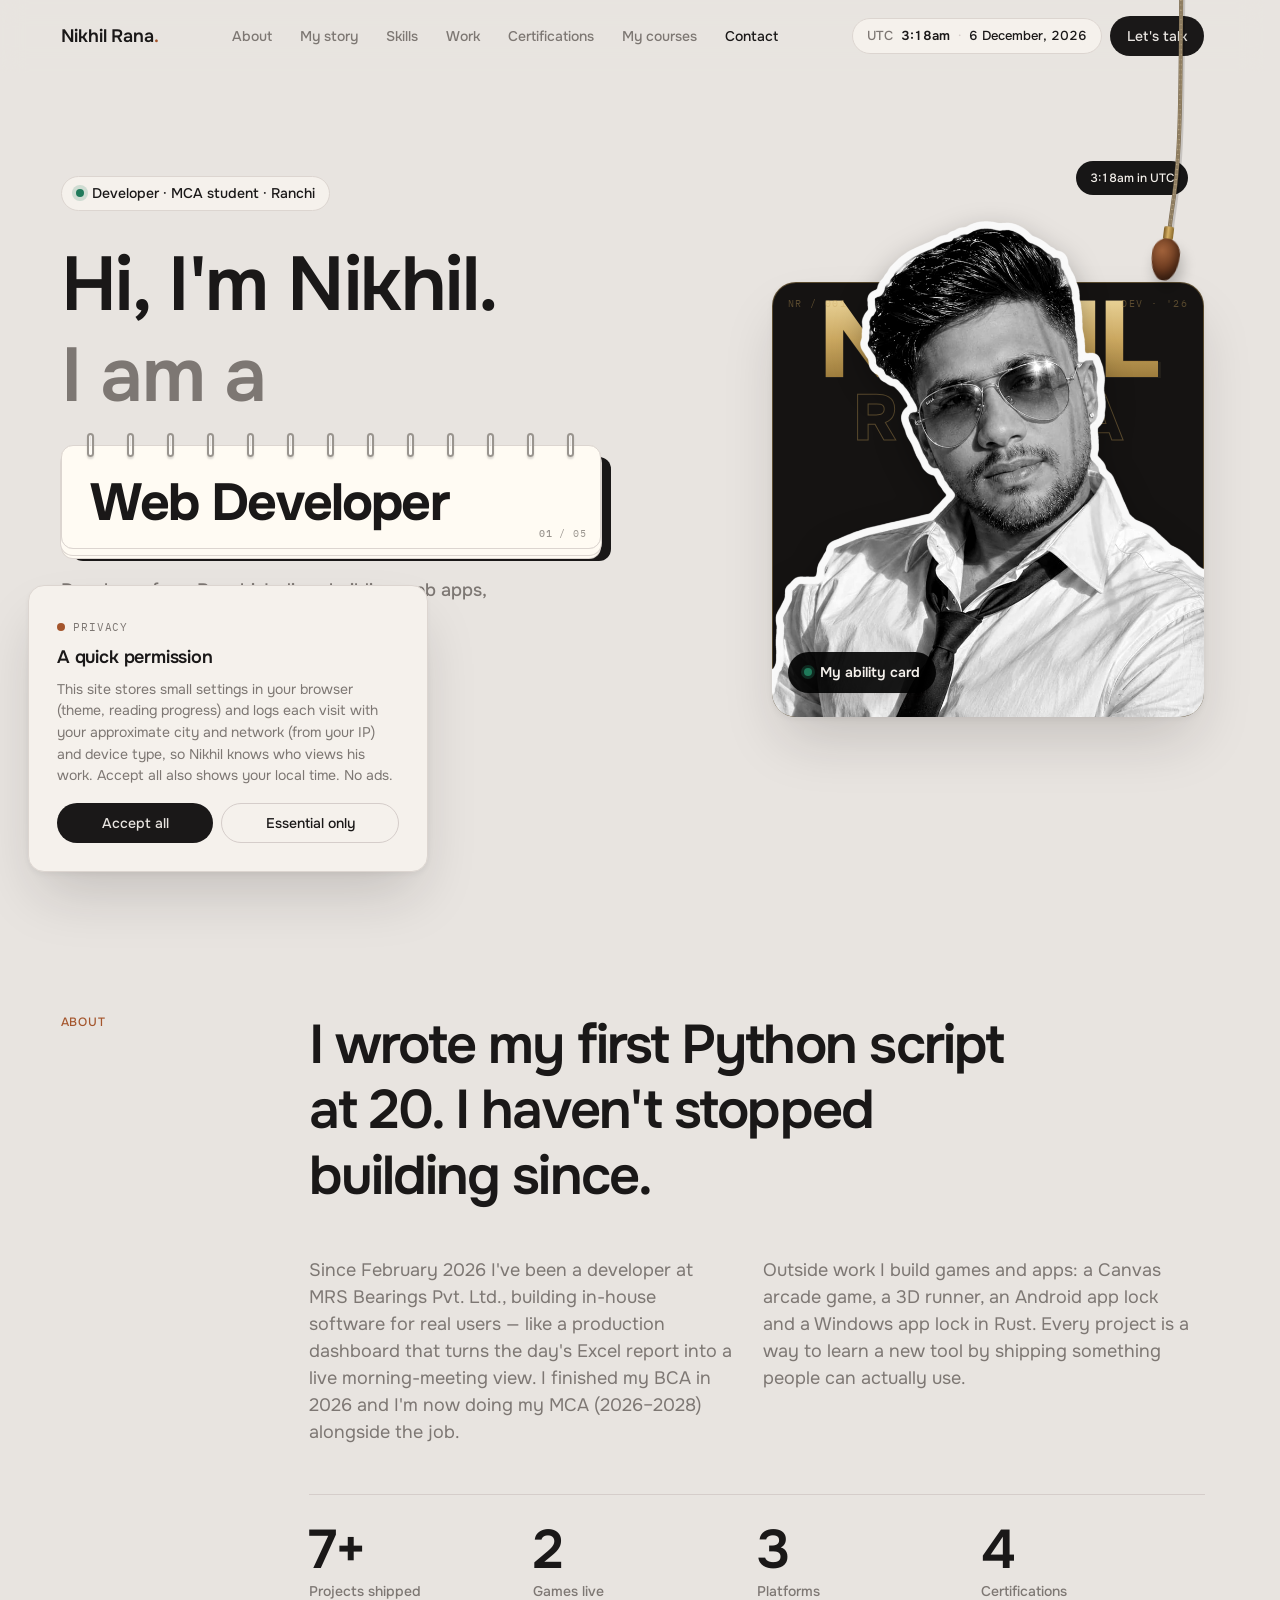
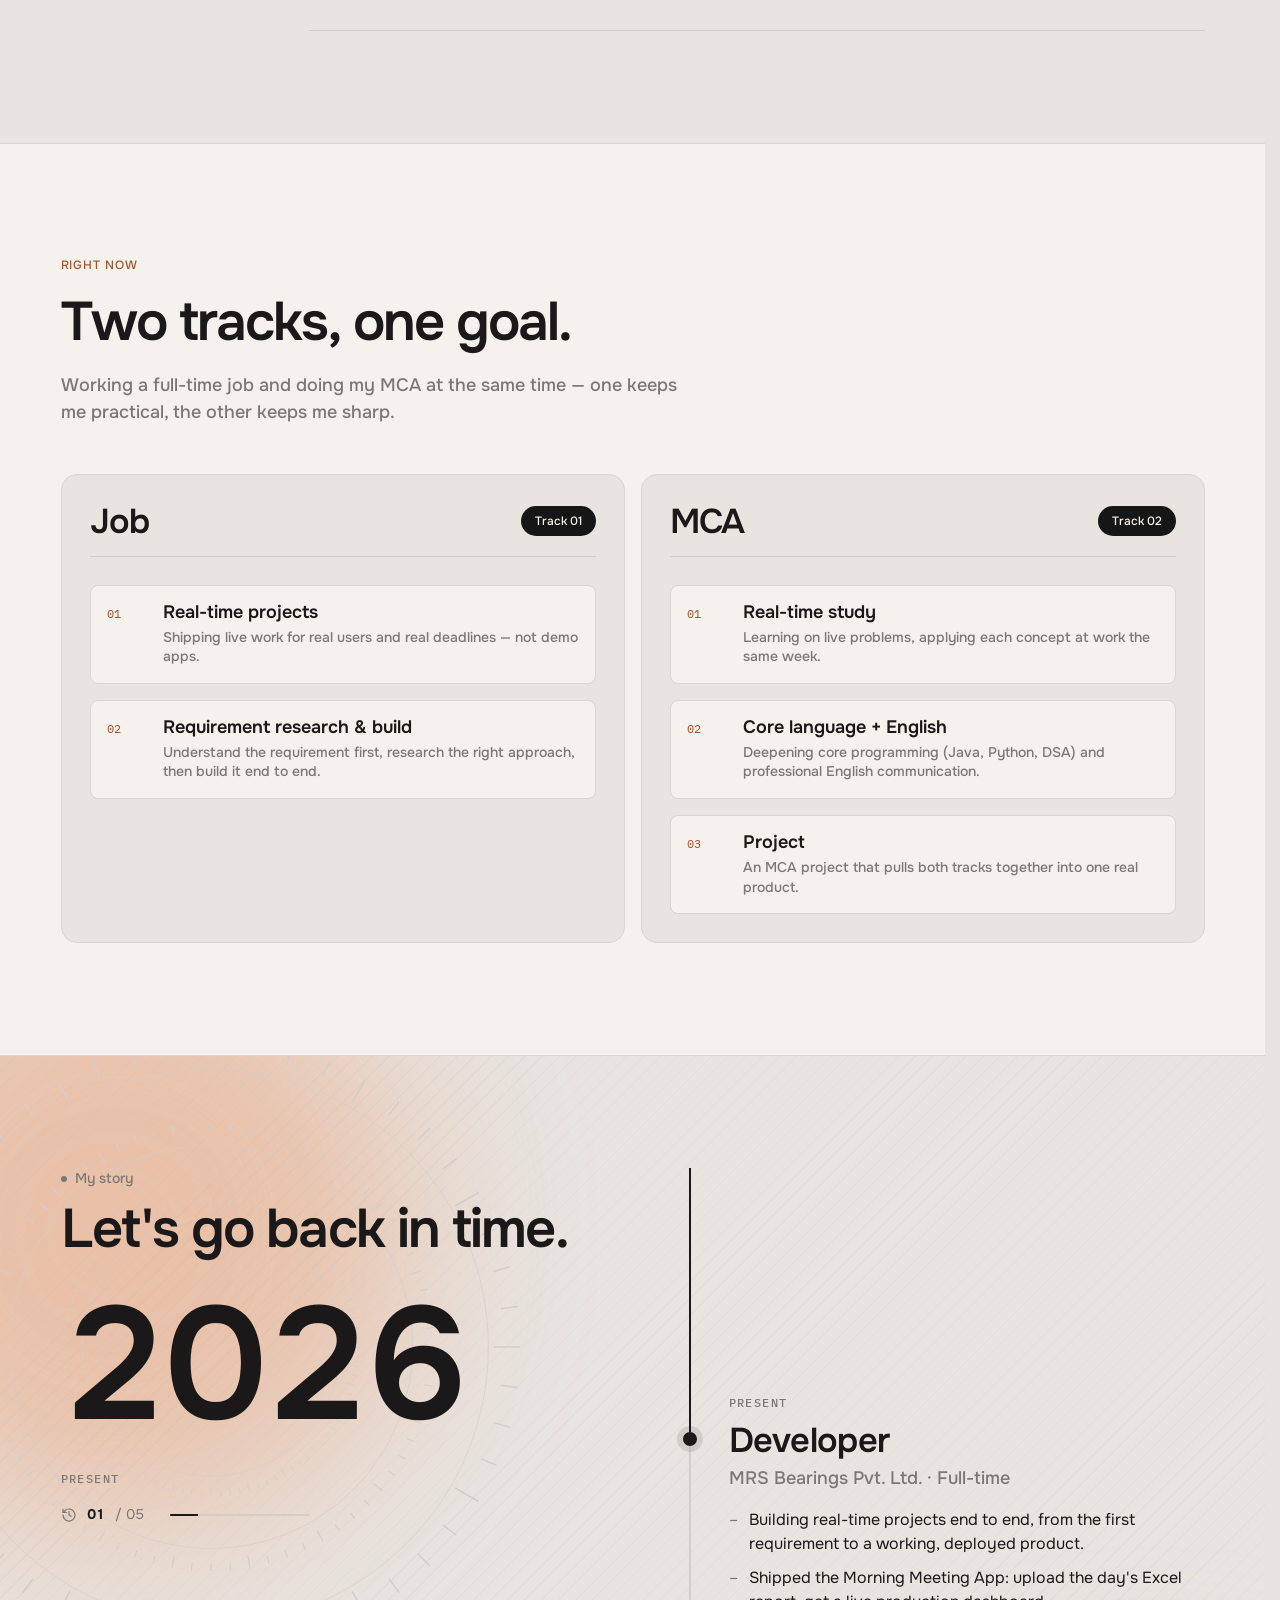
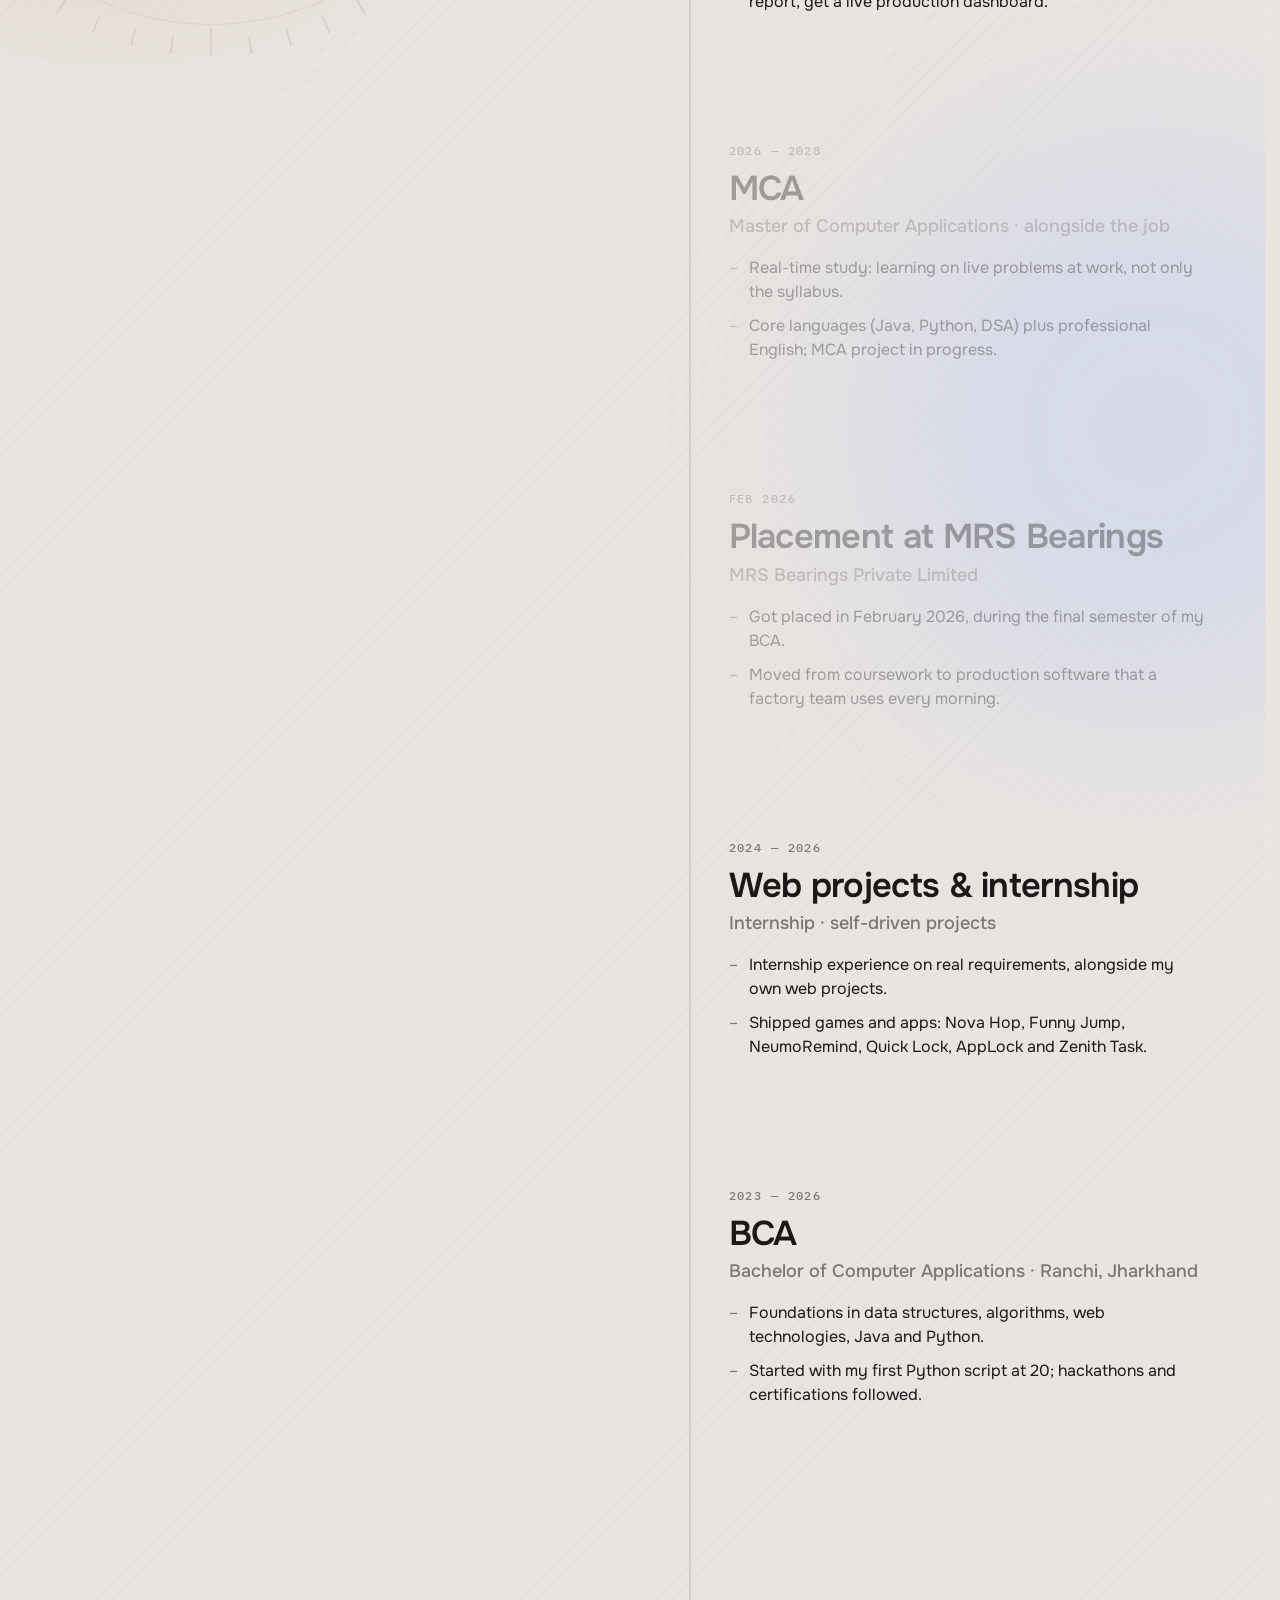
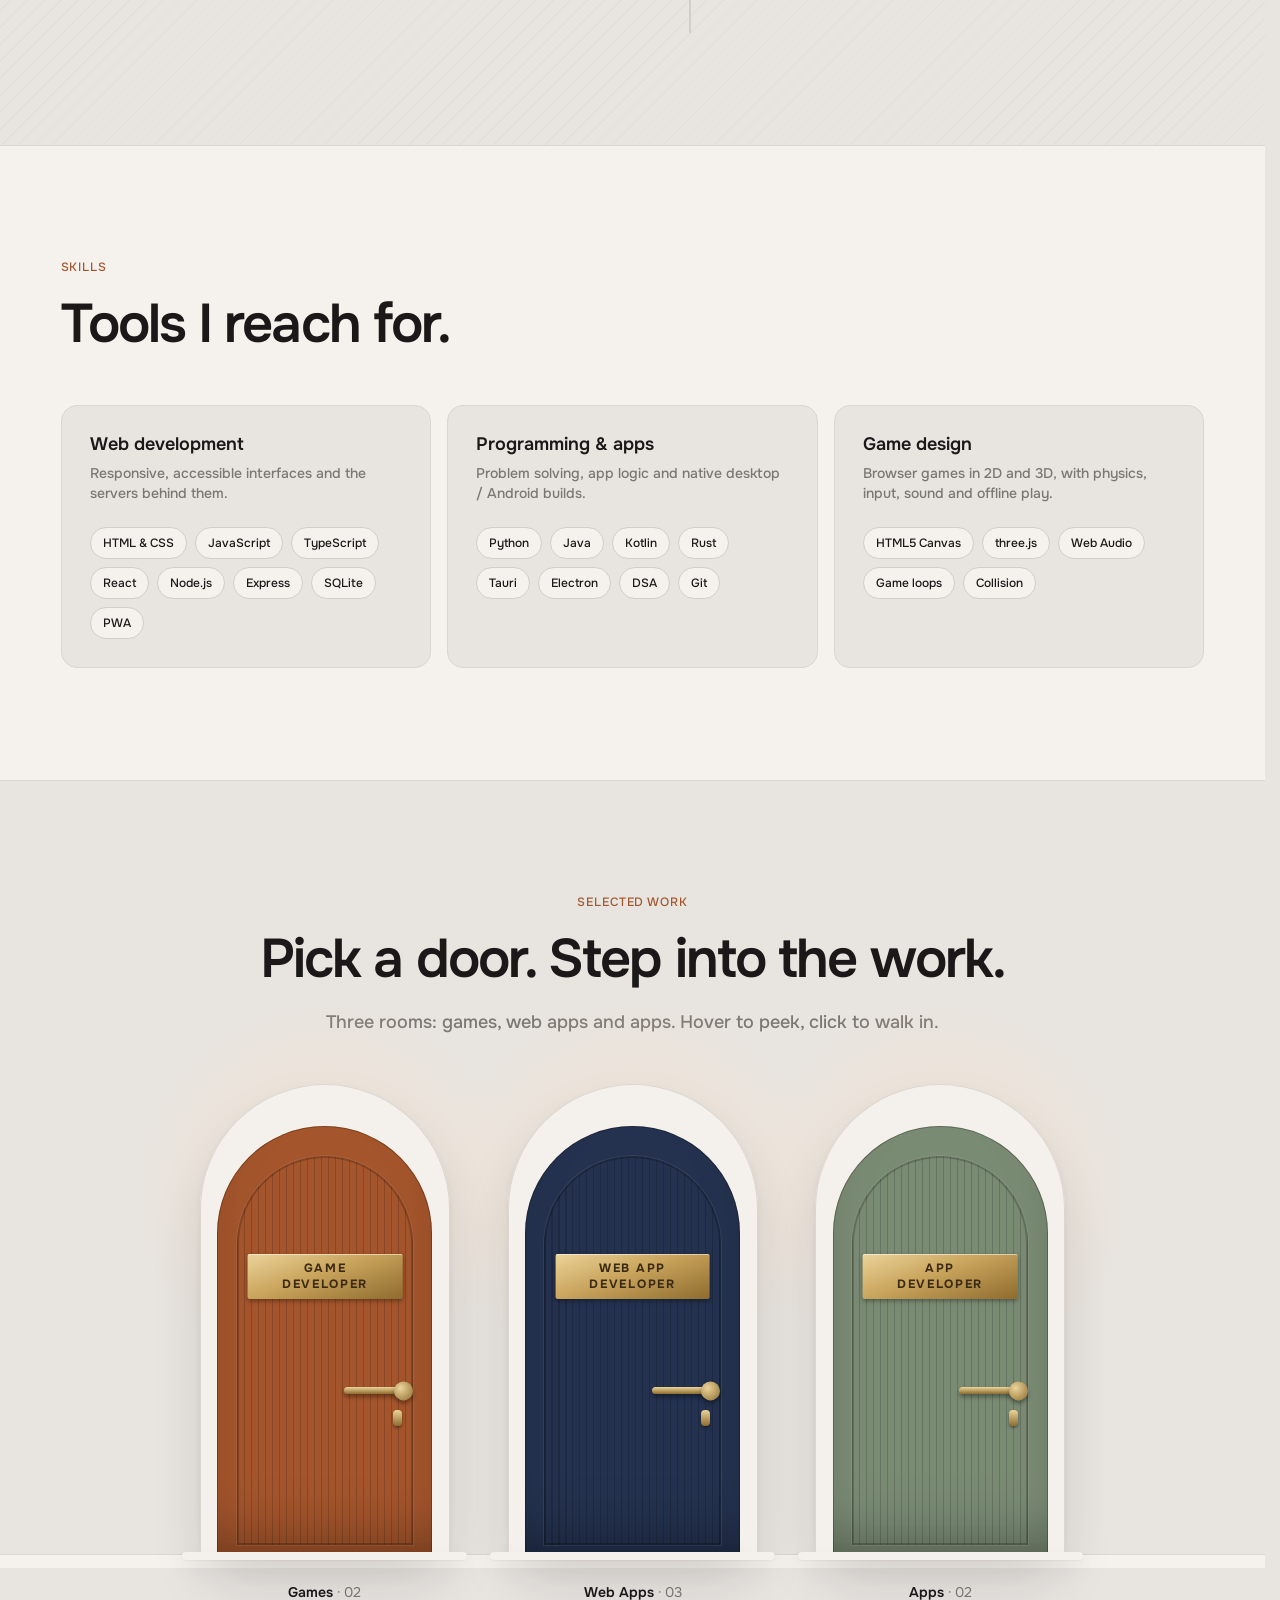
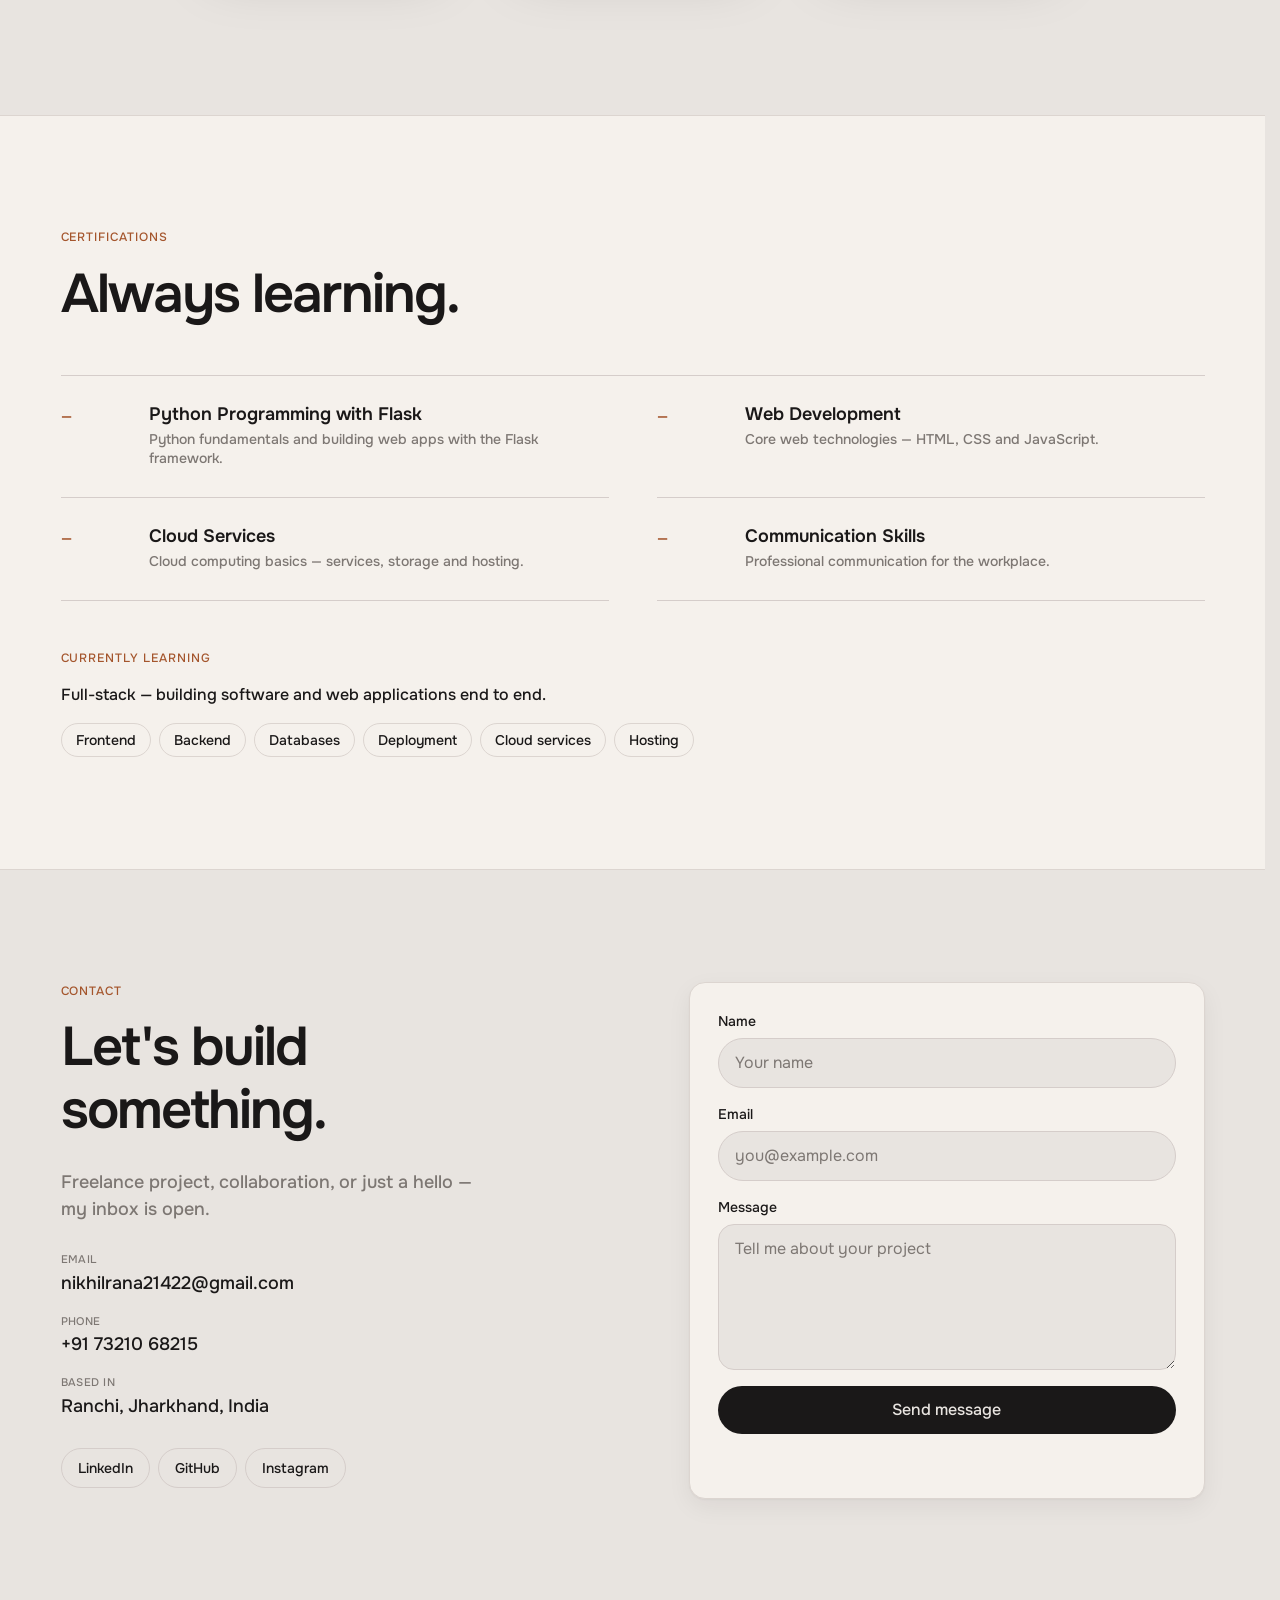
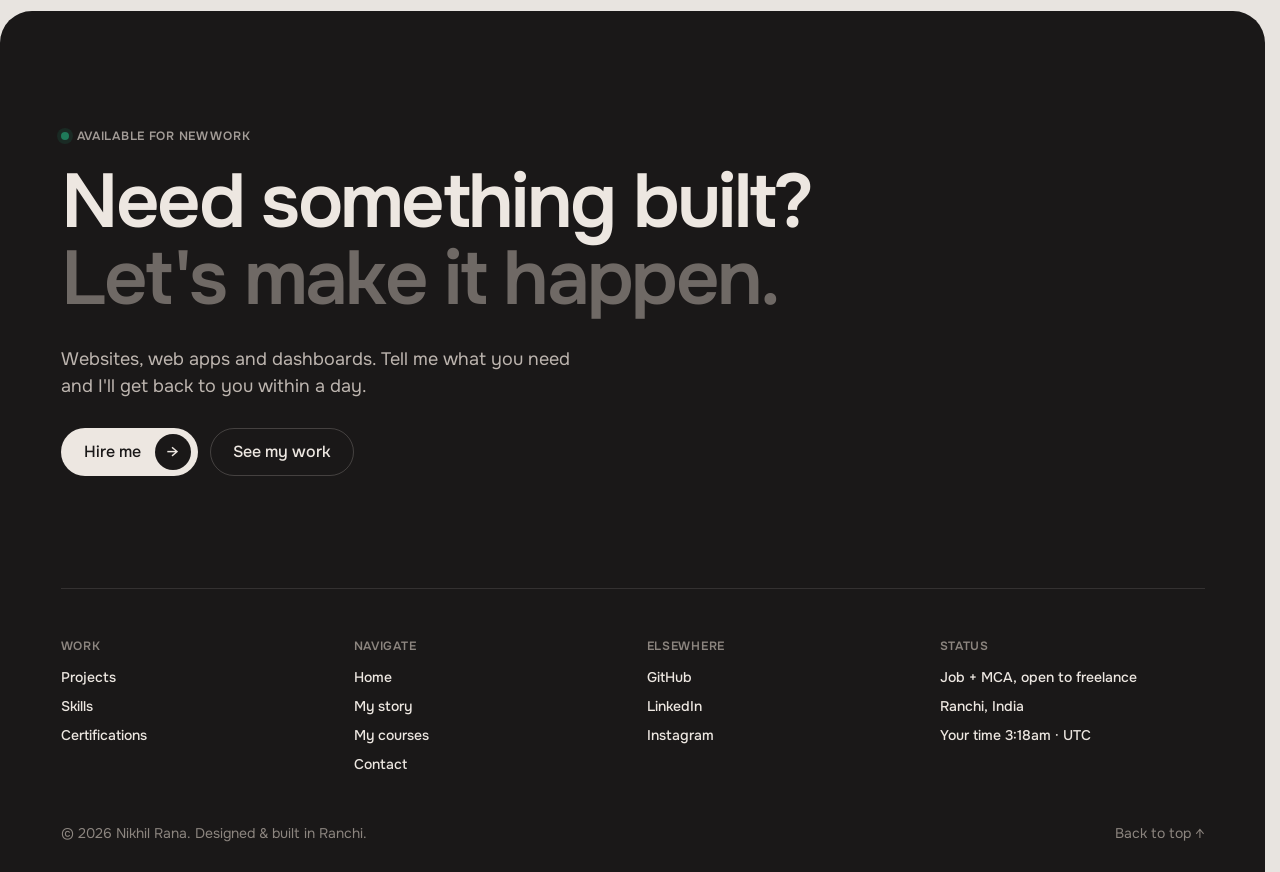
==== commit 489b16bc: "v5.9: consent banner + visitor log to Google Sheet - Banner / Consent on landing page: Accept all / " ====
--- a/index.html
+++ b/index.html
@@ -12,8 +12,8 @@
   <link rel="preconnect" href="https://fonts.googleapis.com">
   <link rel="preconnect" href="https://fonts.gstatic.com" crossorigin>
   <link href="https://fonts.googleapis.com/css2?family=Onest:wght@400;500;600;700;800&family=IBM+Plex+Mono:wght@500&display=swap" rel="stylesheet">
-  <link rel="stylesheet" href="tokens.css?v=5.8">
-  <link rel="stylesheet" href="style.css?v=5.8">
+  <link rel="stylesheet" href="tokens.css?v=5.9">
+  <link rel="stylesheet" href="style.css?v=5.9">
 </head>
 <body id="top">
   <a class="skip" href="#main">Skip to content</a>
@@ -706,6 +706,17 @@
     </div>
   </dialog>
 
-  <script src="script.js?v=5.8"></script>
+  <!-- Banner / Consent (v5.9) -->
+  <section class="consent" id="consent" role="dialog" aria-labelledby="consentTitle" aria-describedby="consentText" hidden>
+    <p class="consent__tag"><span class="consent__dot" aria-hidden="true"></span>Privacy</p>
+    <h2 class="consent__title" id="consentTitle">A quick permission</h2>
+    <p class="consent__text" id="consentText">This site stores small settings in your browser (theme, reading progress) and logs each visit with your approximate city and network (from your IP) and device type, so Nikhil knows who views his work. Accept all also shows your local time. No ads.</p>
+    <div class="consent__actions">
+      <button type="button" class="btn btn--primary btn--sm" data-consent="all">Accept all</button>
+      <button type="button" class="btn btn--secondary btn--sm" data-consent="essential">Essential only</button>
+    </div>
+  </section>
+
+  <script src="script.js?v=5.9"></script>
 </body>
 </html>
--- a/style.css
+++ b/style.css
@@ -1143,3 +1143,31 @@
 @media (prefers-reduced-motion: reduce) { .reader__spinner { animation-duration: 3s; } .reader__resume { animation: none; } }
 @media (max-width: 639px) { .sem__head { padding: var(--space-sm); gap: 12px; } .sem__body { padding: 0 var(--space-sm) var(--space-sm); } }
 @media (prefers-reduced-motion: reduce) { .course.is-in, .sem[open] .sem__body { animation: none; } .program:hover { transform: none; } }
+
+/* ---------- v5.9 Banner / Consent ---------- */
+.consent {
+  position: fixed; left: var(--space-sm); right: var(--space-sm); bottom: var(--space-sm);
+  z-index: 75; max-width: 400px;
+  padding: var(--space-md); border-radius: var(--radius-lg);
+  background: var(--color-surface); color: var(--color-on-surface);
+  border: 1px solid var(--color-border); box-shadow: var(--shadow-lift);
+  opacity: 0; transform: translateY(16px);
+  transition: opacity .32s var(--ease), transform .32s var(--ease);
+}
+.consent.is-in { opacity: 1; transform: none; }
+.consent__tag {
+  display: inline-flex; align-items: center; gap: var(--space-xs);
+  margin: 0 0 var(--space-xs); font-family: var(--font-mono);
+  font-size: var(--fs-caption); letter-spacing: .08em; text-transform: uppercase; color: var(--color-muted);
+}
+.consent__dot { width: 8px; height: 8px; border-radius: var(--radius-full); background: var(--color-secondary); }
+.consent__title { margin: 0 0 var(--space-xs); font-size: var(--fs-sm); font-weight: 600; letter-spacing: -.01em; }
+.consent__text { margin: 0 0 var(--space-sm); font-size: var(--fs-body-sm); line-height: 1.55; color: var(--color-muted); }
+.consent__actions { display: flex; flex-wrap: wrap; gap: var(--space-xs); }
+.consent__actions .btn { flex: 1 1 auto; }
+@media (min-width: 640px) {
+  .consent { left: var(--space-md); bottom: var(--space-md); right: auto; }
+}
+@media (prefers-reduced-motion: reduce) {
+  .consent { transition: none; transform: none; }
+}
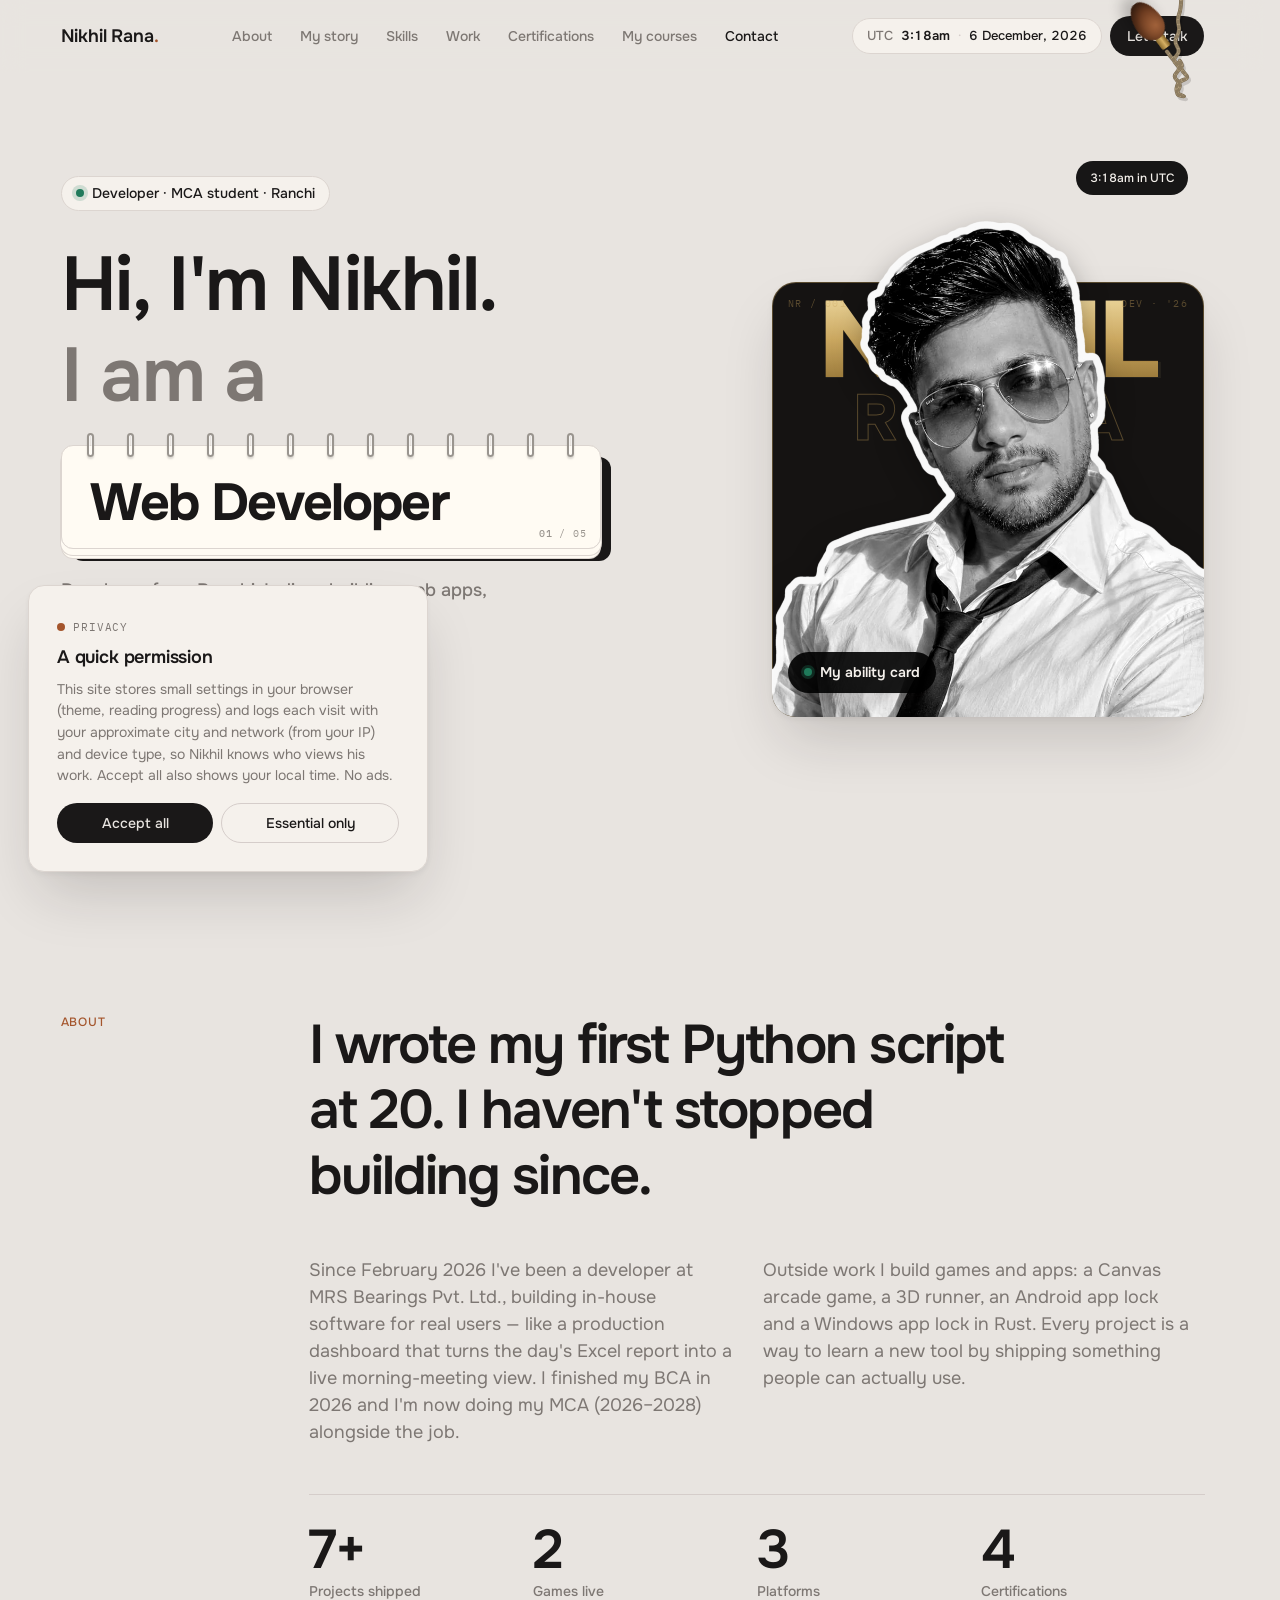
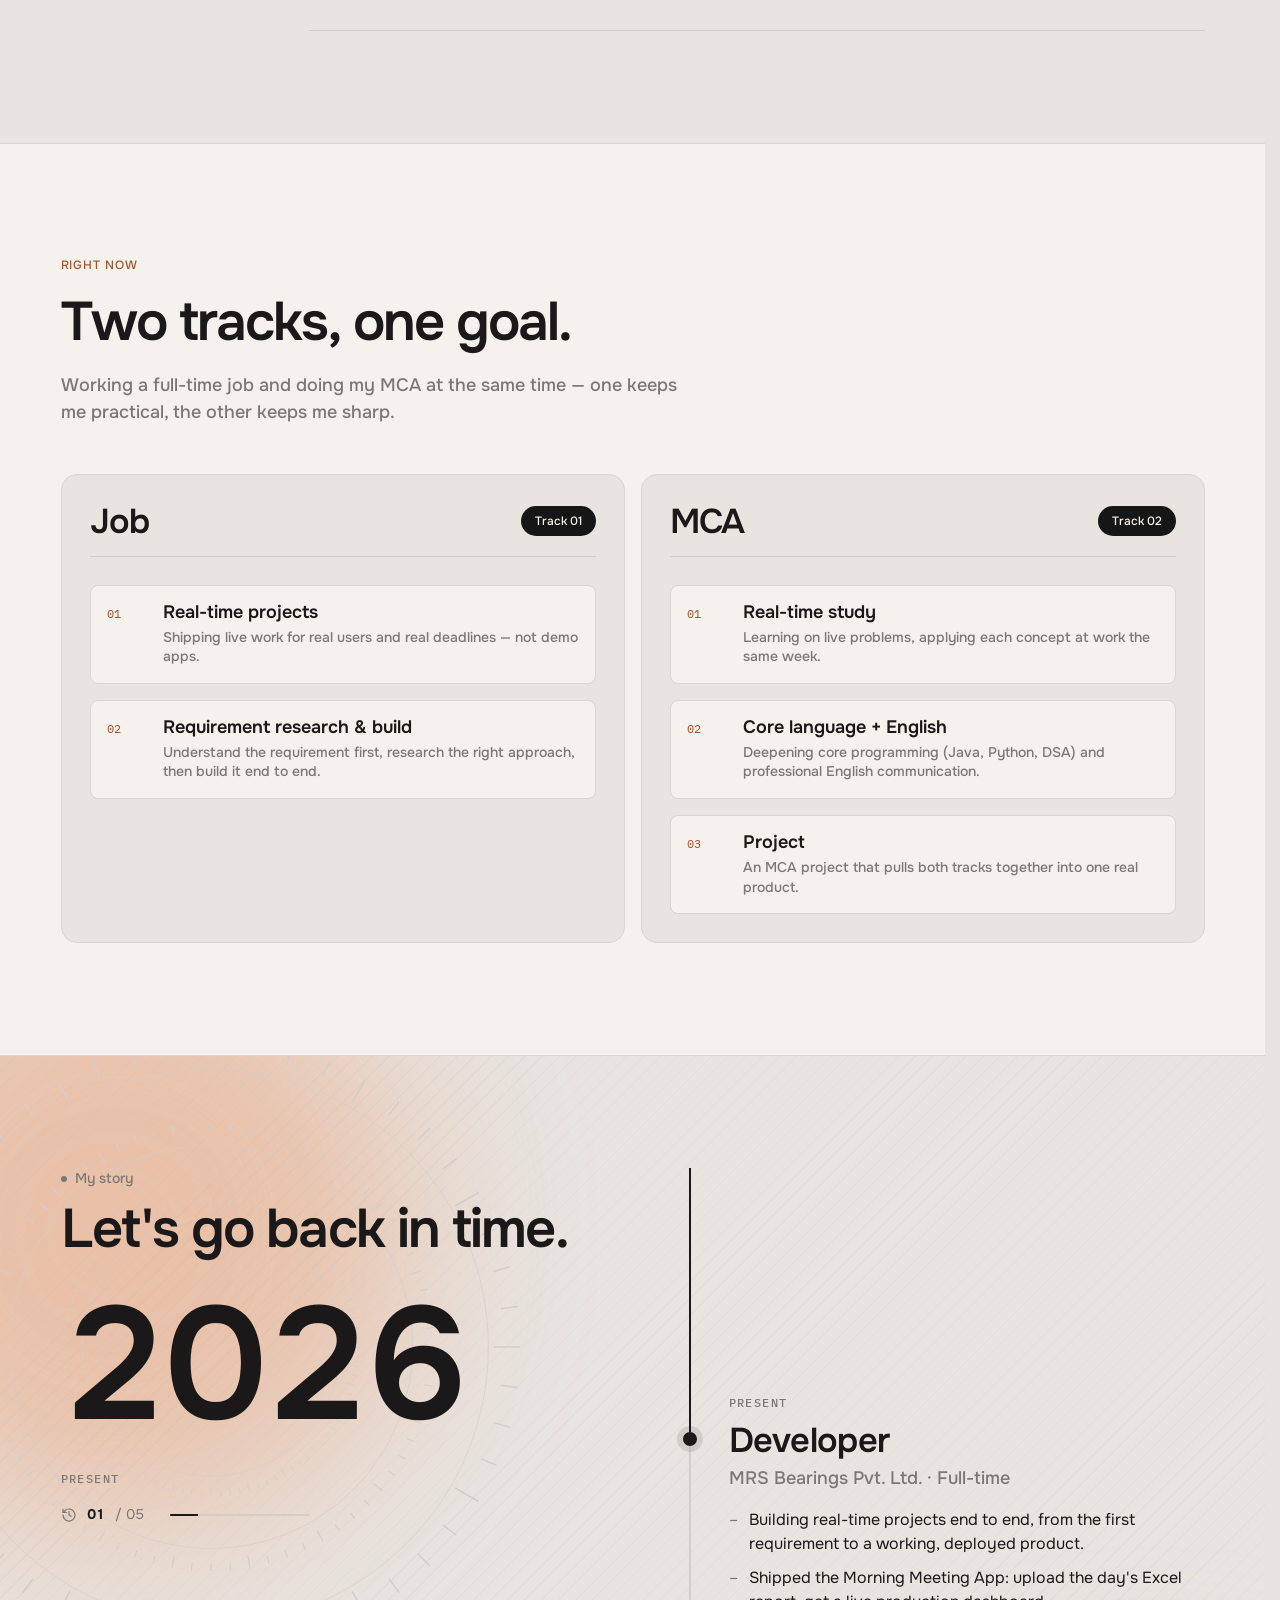
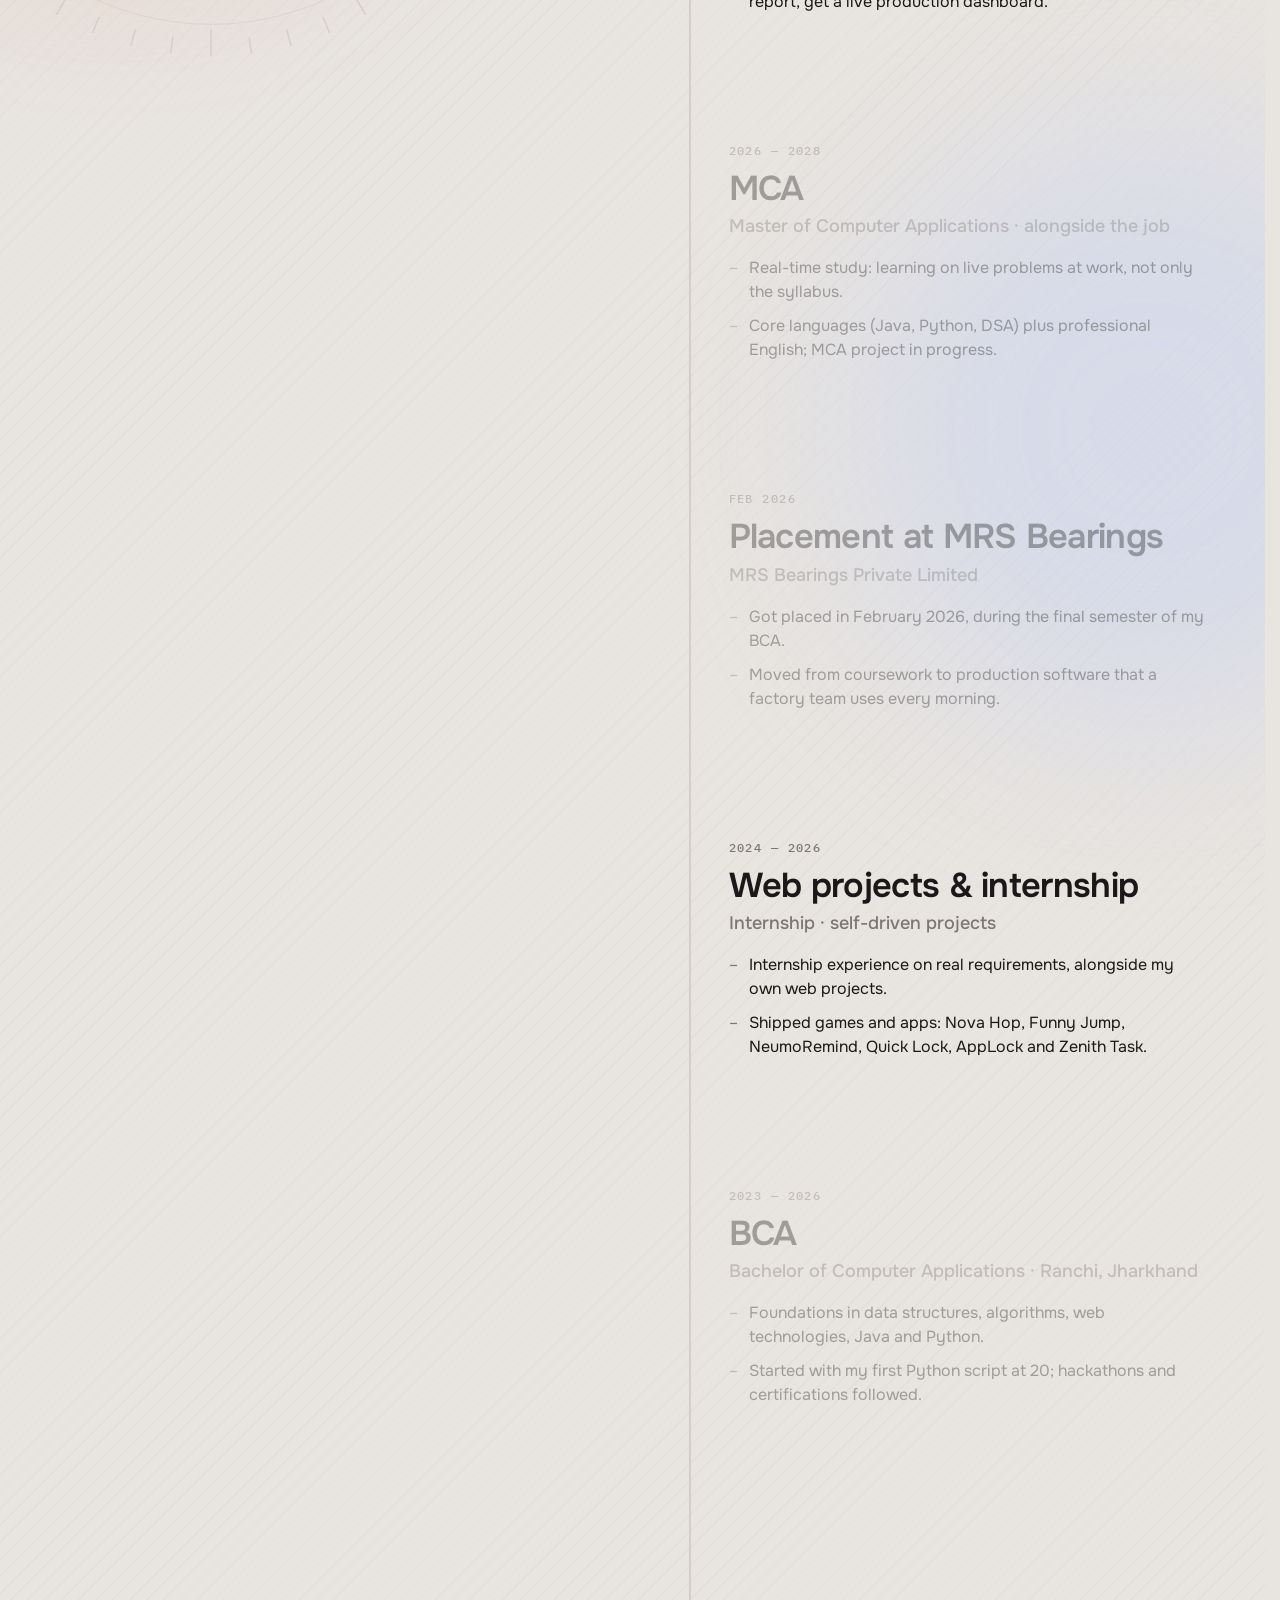
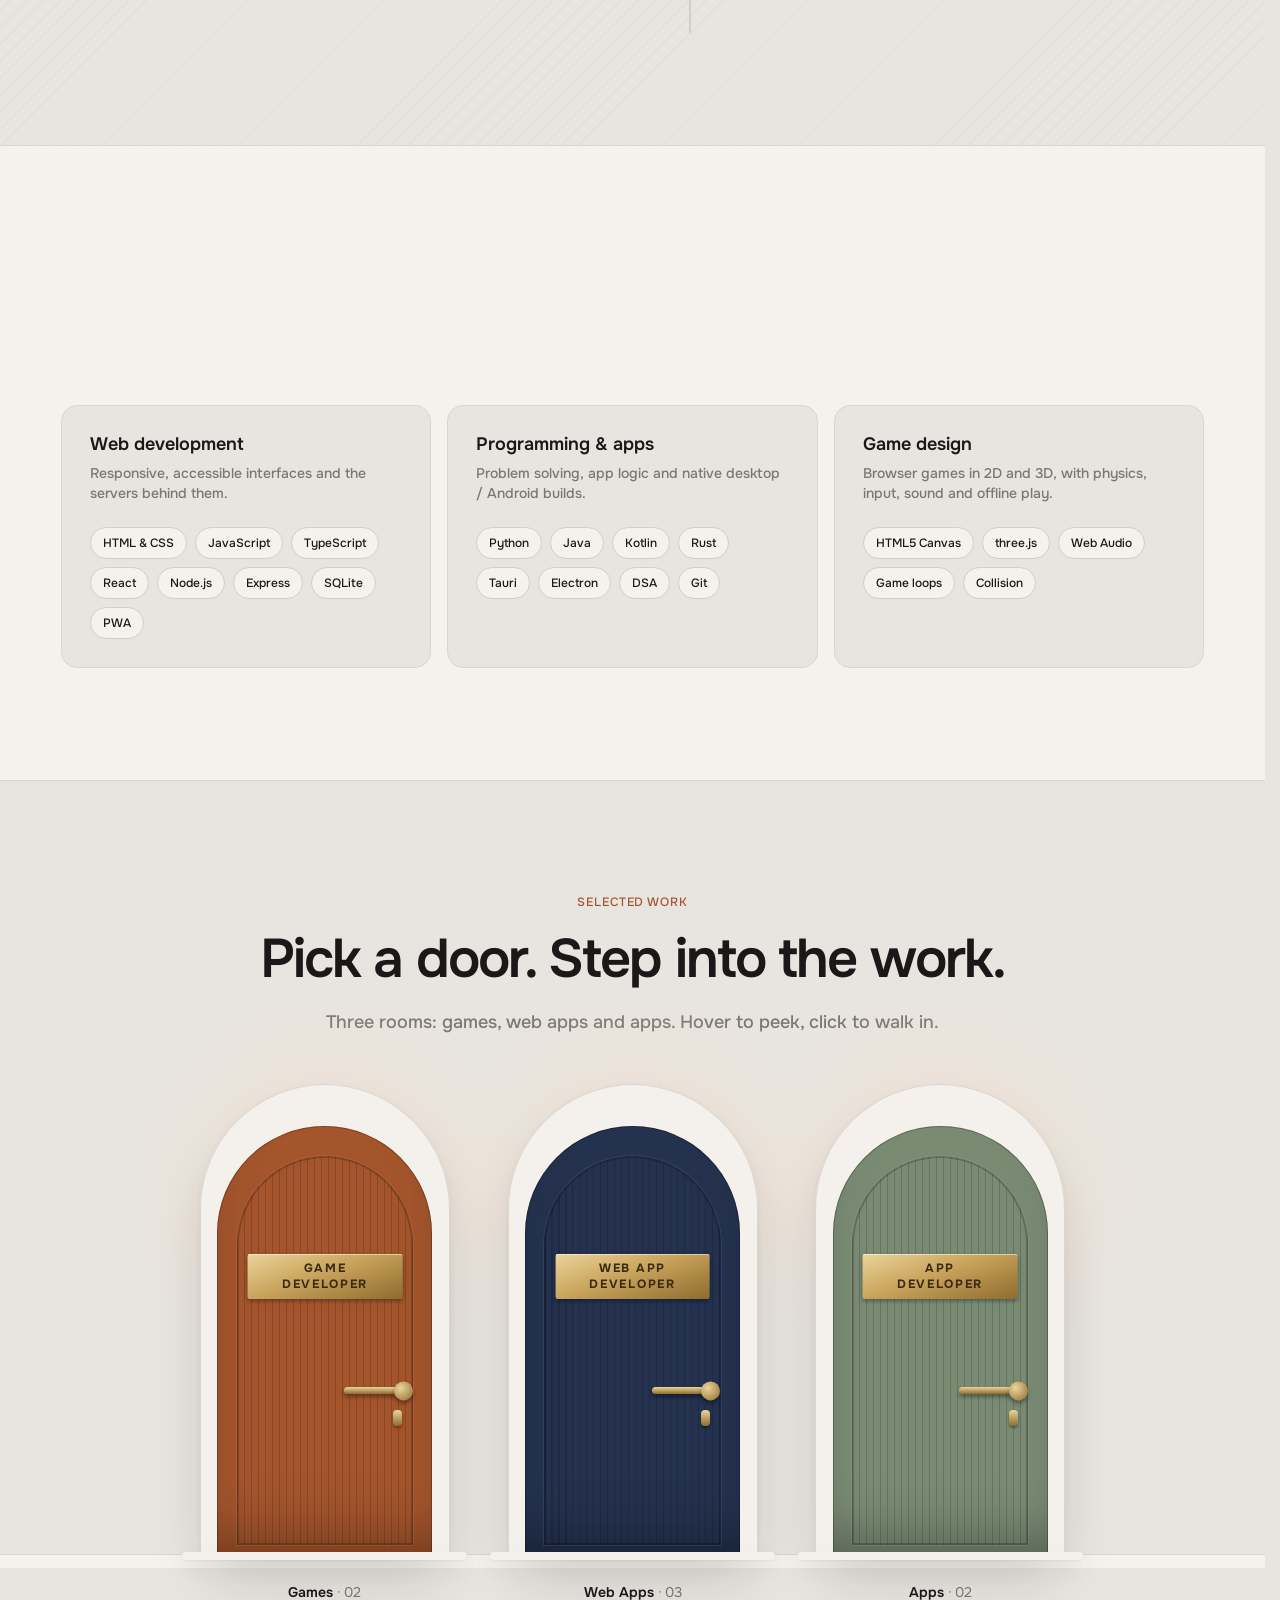
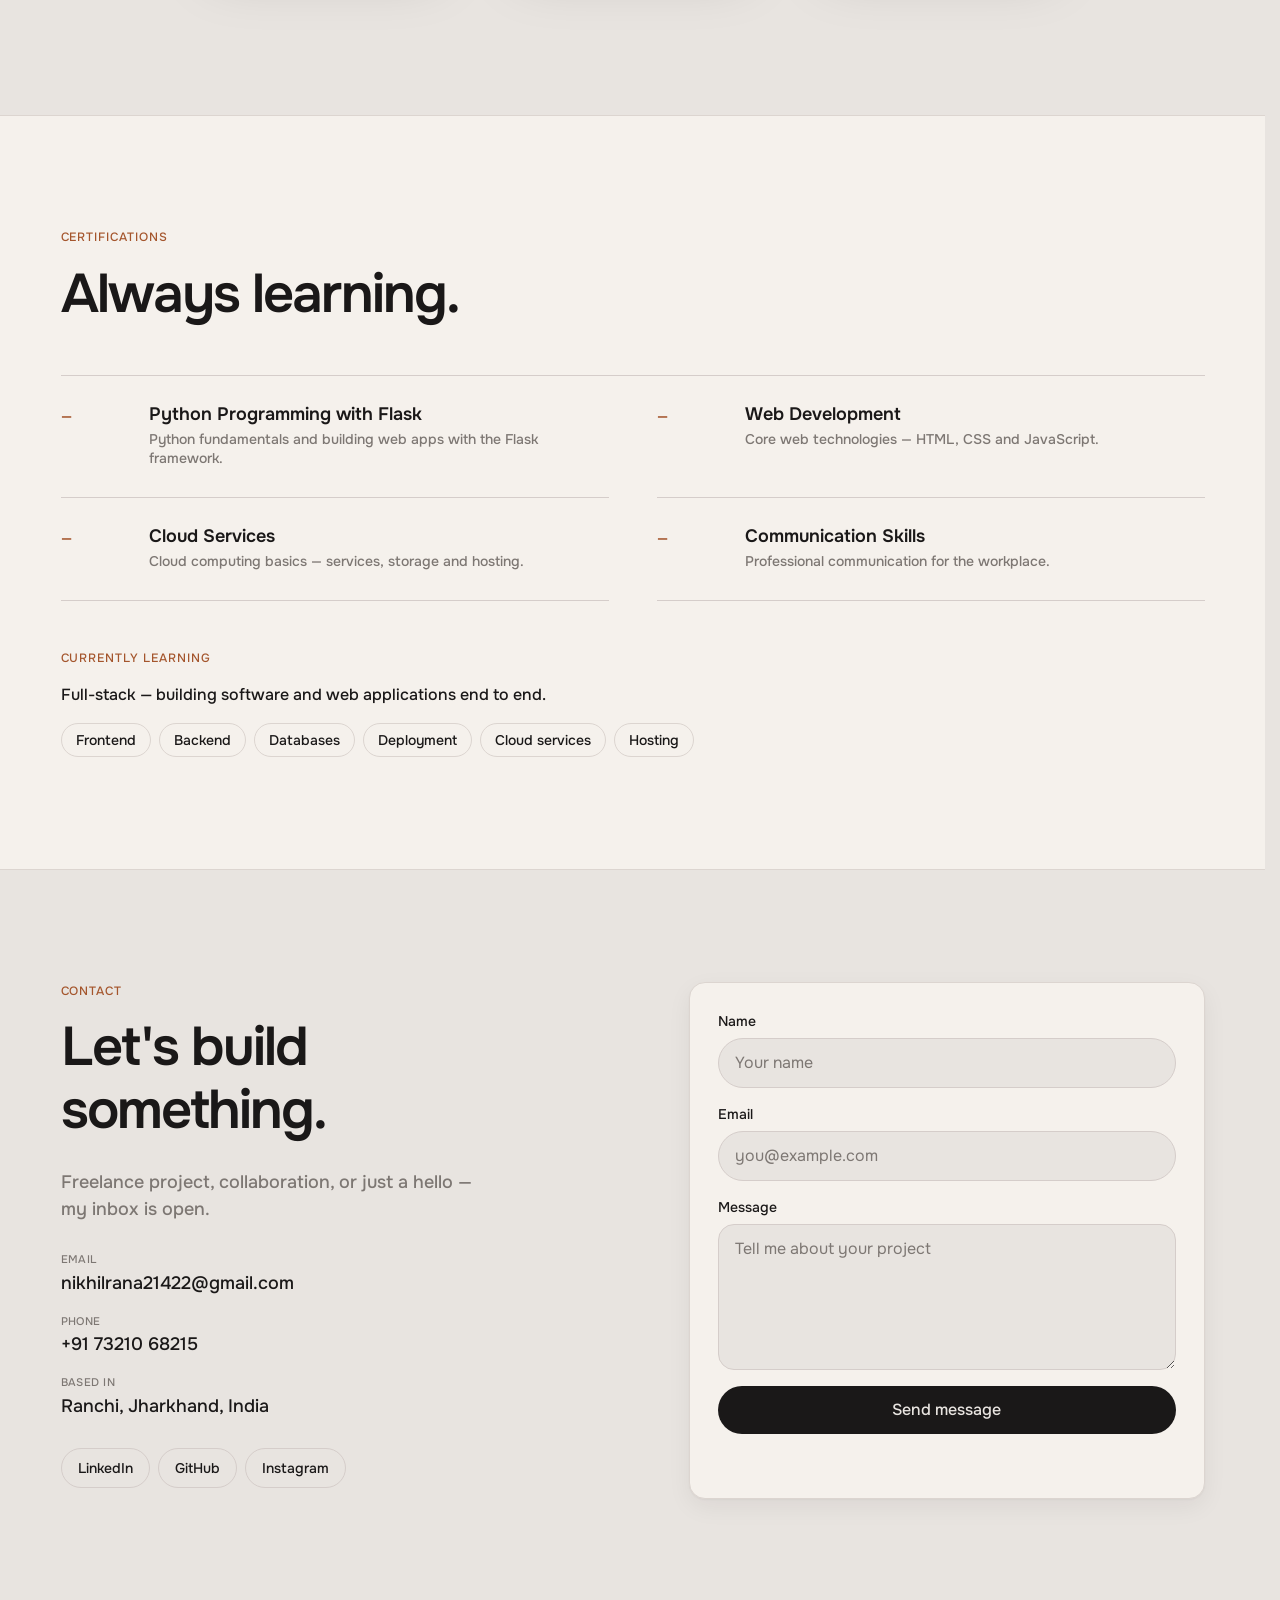
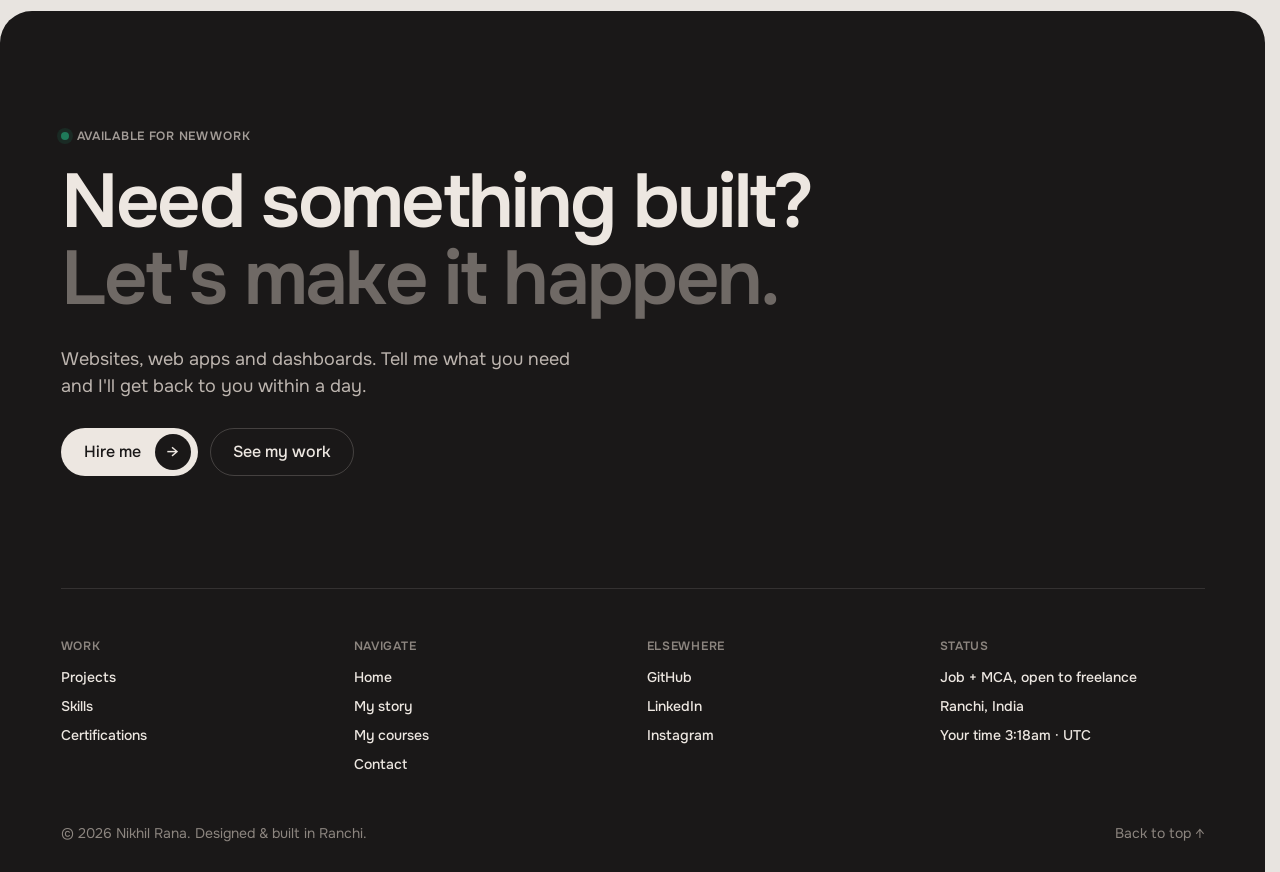
==== commit 450b0792: "v5.9.1: turn on visitor log (Apps Script web app URL) - CONSENT_LOG_URL set to the deployed "Portfol" ====
--- a/index.html
+++ b/index.html
@@ -12,8 +12,8 @@
   <link rel="preconnect" href="https://fonts.googleapis.com">
   <link rel="preconnect" href="https://fonts.gstatic.com" crossorigin>
   <link href="https://fonts.googleapis.com/css2?family=Onest:wght@400;500;600;700;800&family=IBM+Plex+Mono:wght@500&display=swap" rel="stylesheet">
-  <link rel="stylesheet" href="tokens.css?v=5.9">
-  <link rel="stylesheet" href="style.css?v=5.9">
+  <link rel="stylesheet" href="tokens.css?v=5.9.1">
+  <link rel="stylesheet" href="style.css?v=5.9.1">
 </head>
 <body id="top">
   <a class="skip" href="#main">Skip to content</a>
@@ -717,6 +717,6 @@
     </div>
   </section>
 
-  <script src="script.js?v=5.9"></script>
+  <script src="script.js?v=5.9.1"></script>
 </body>
 </html>
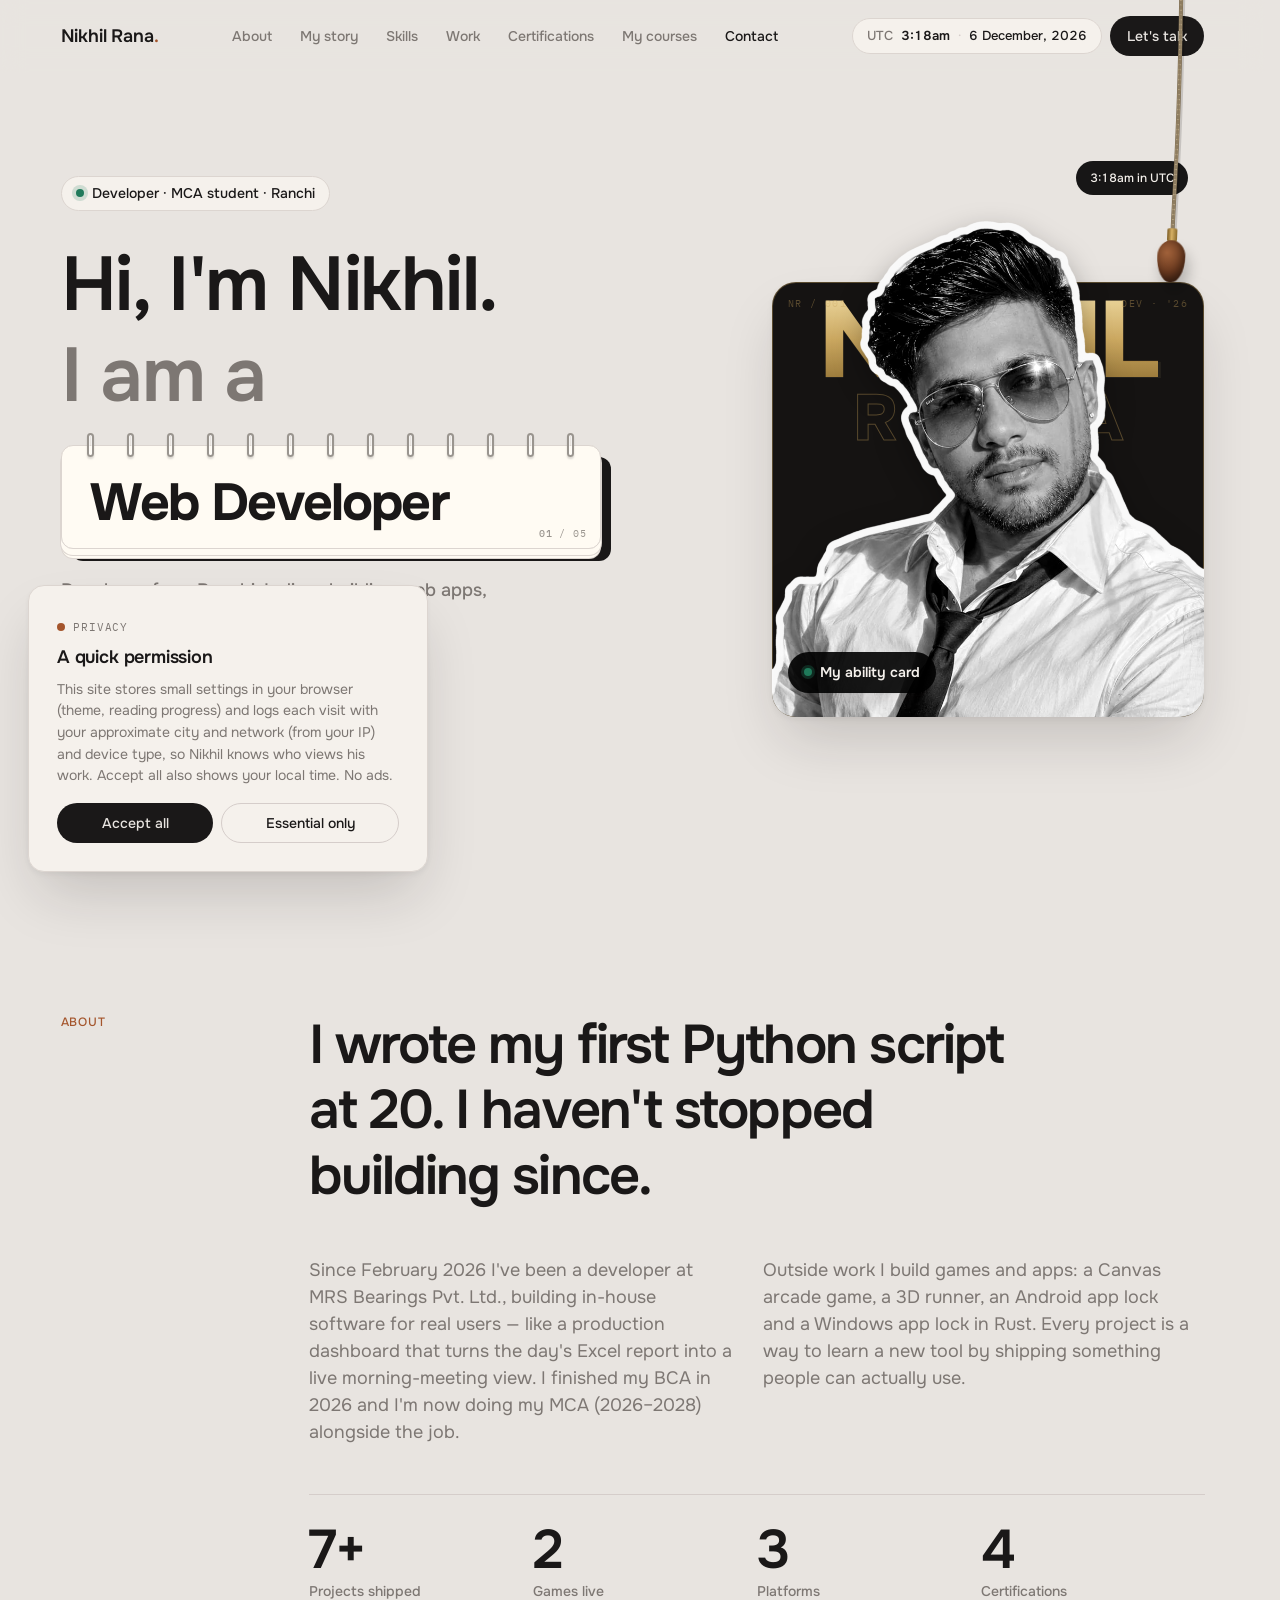
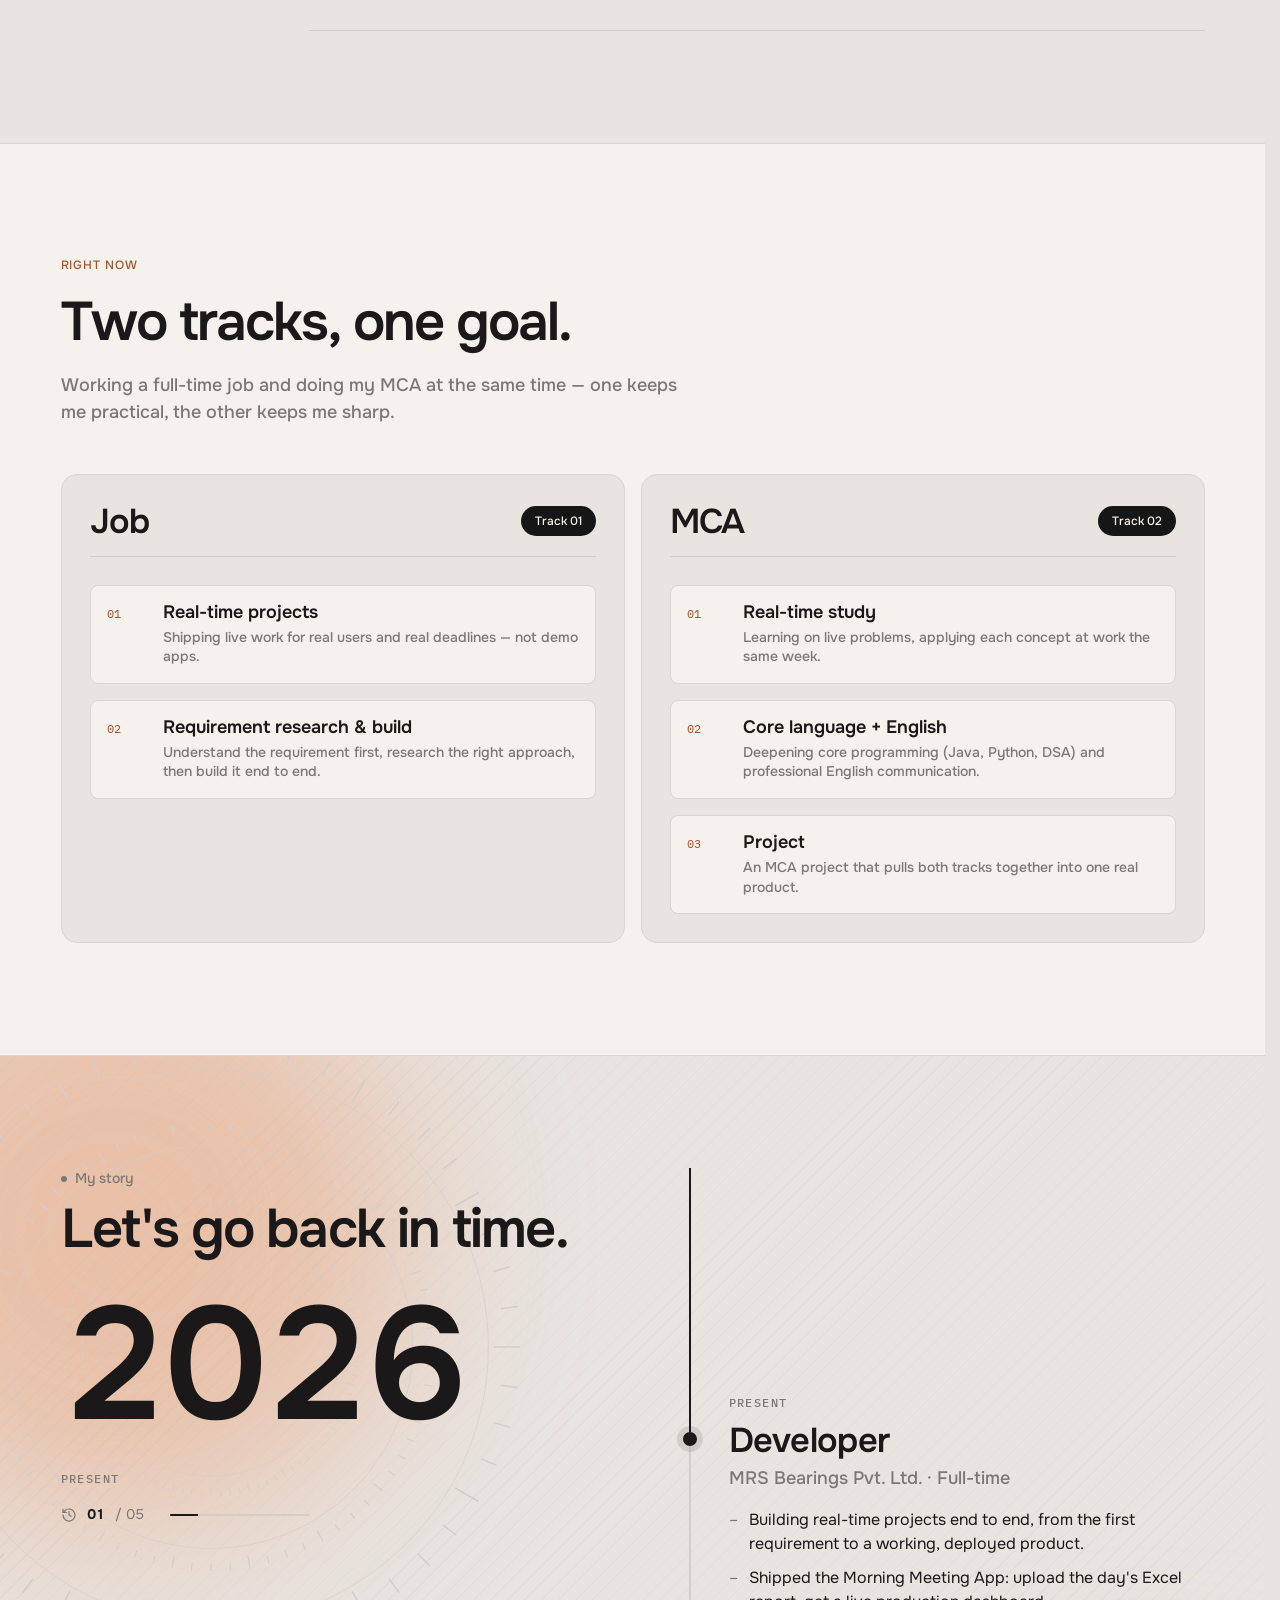
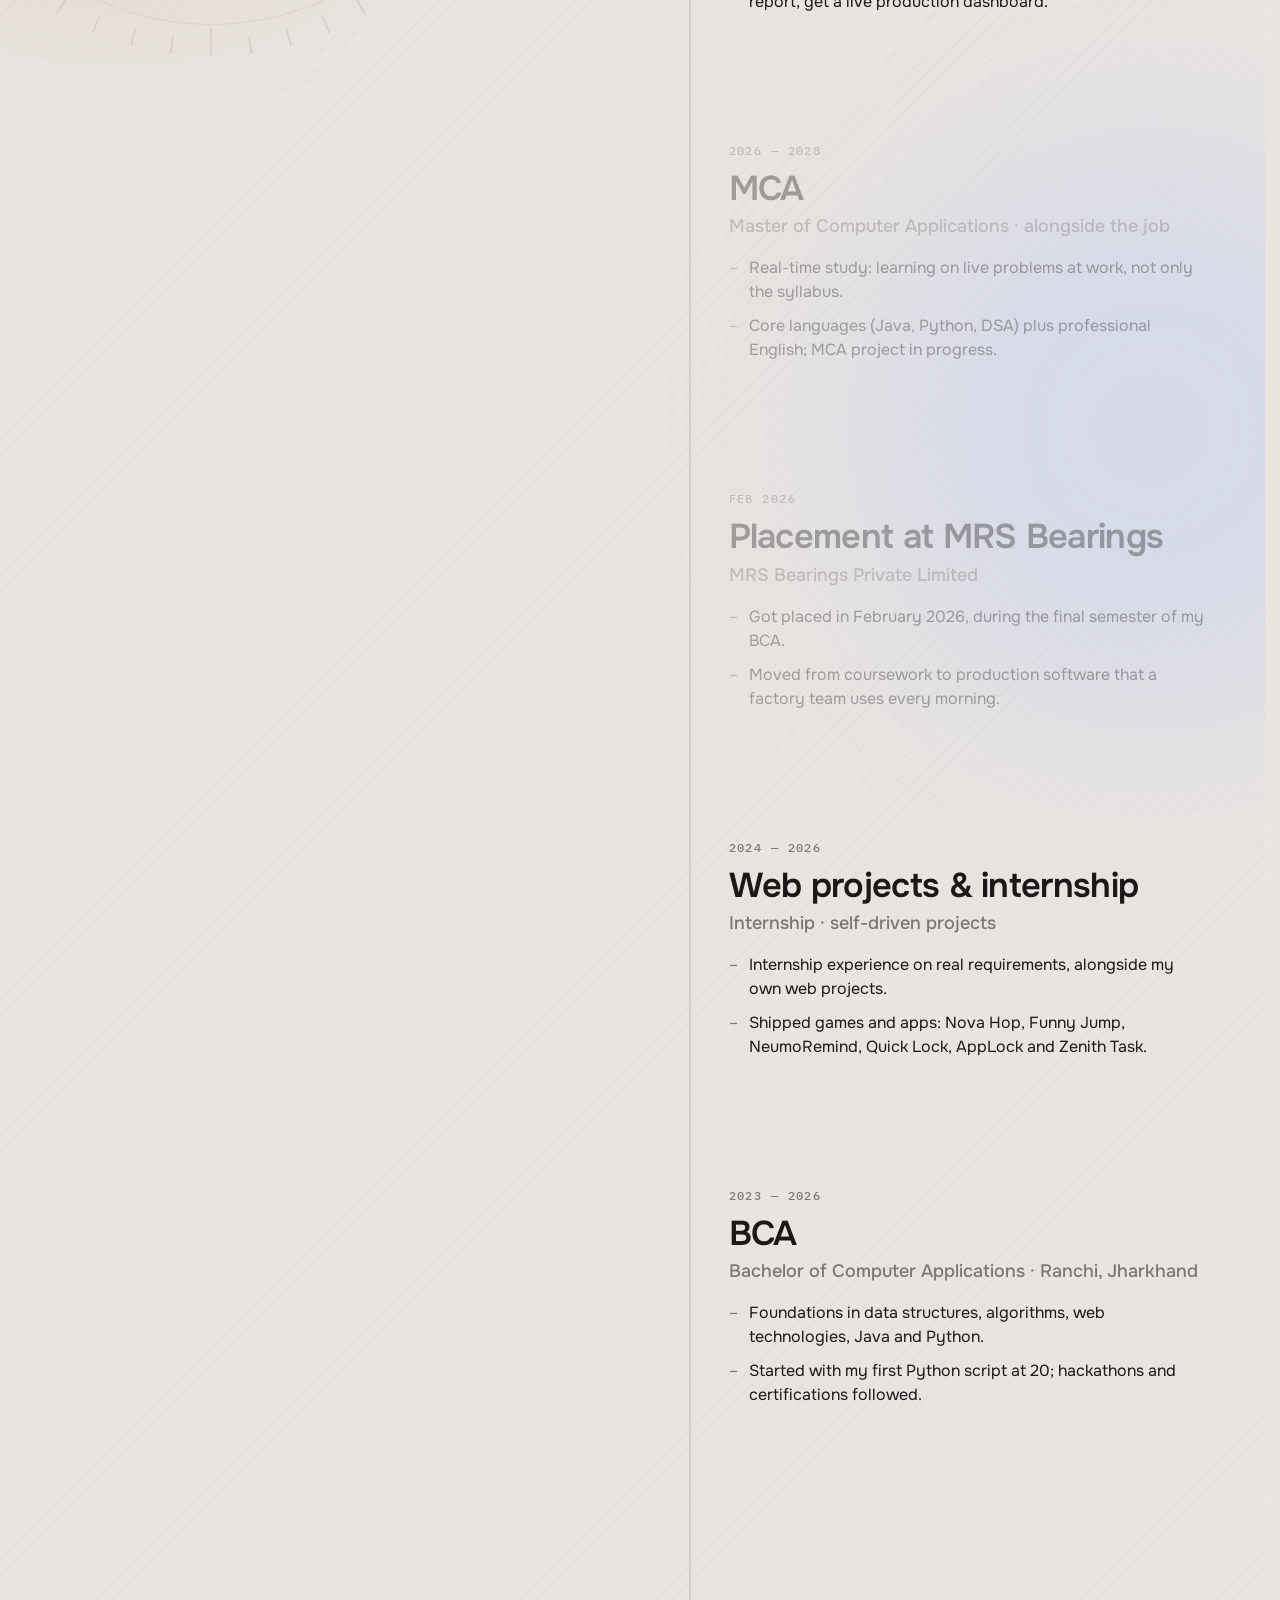
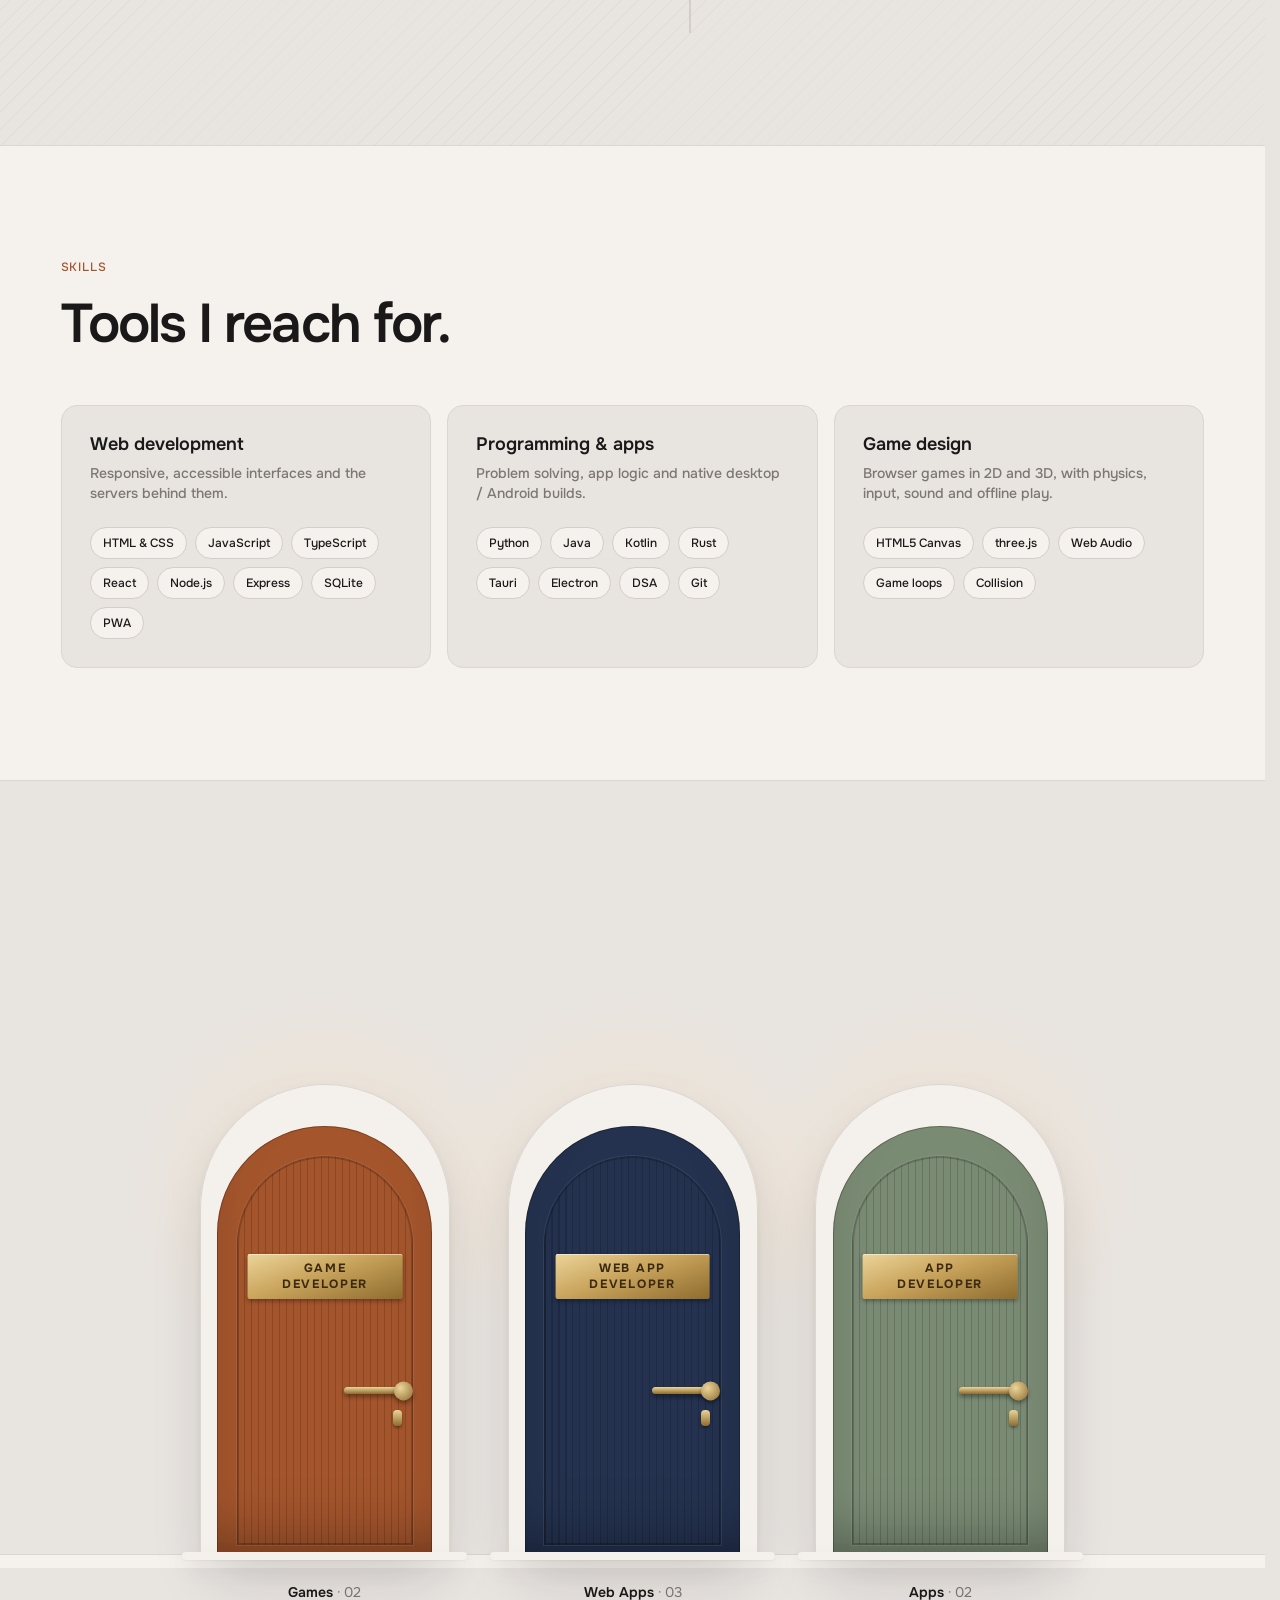
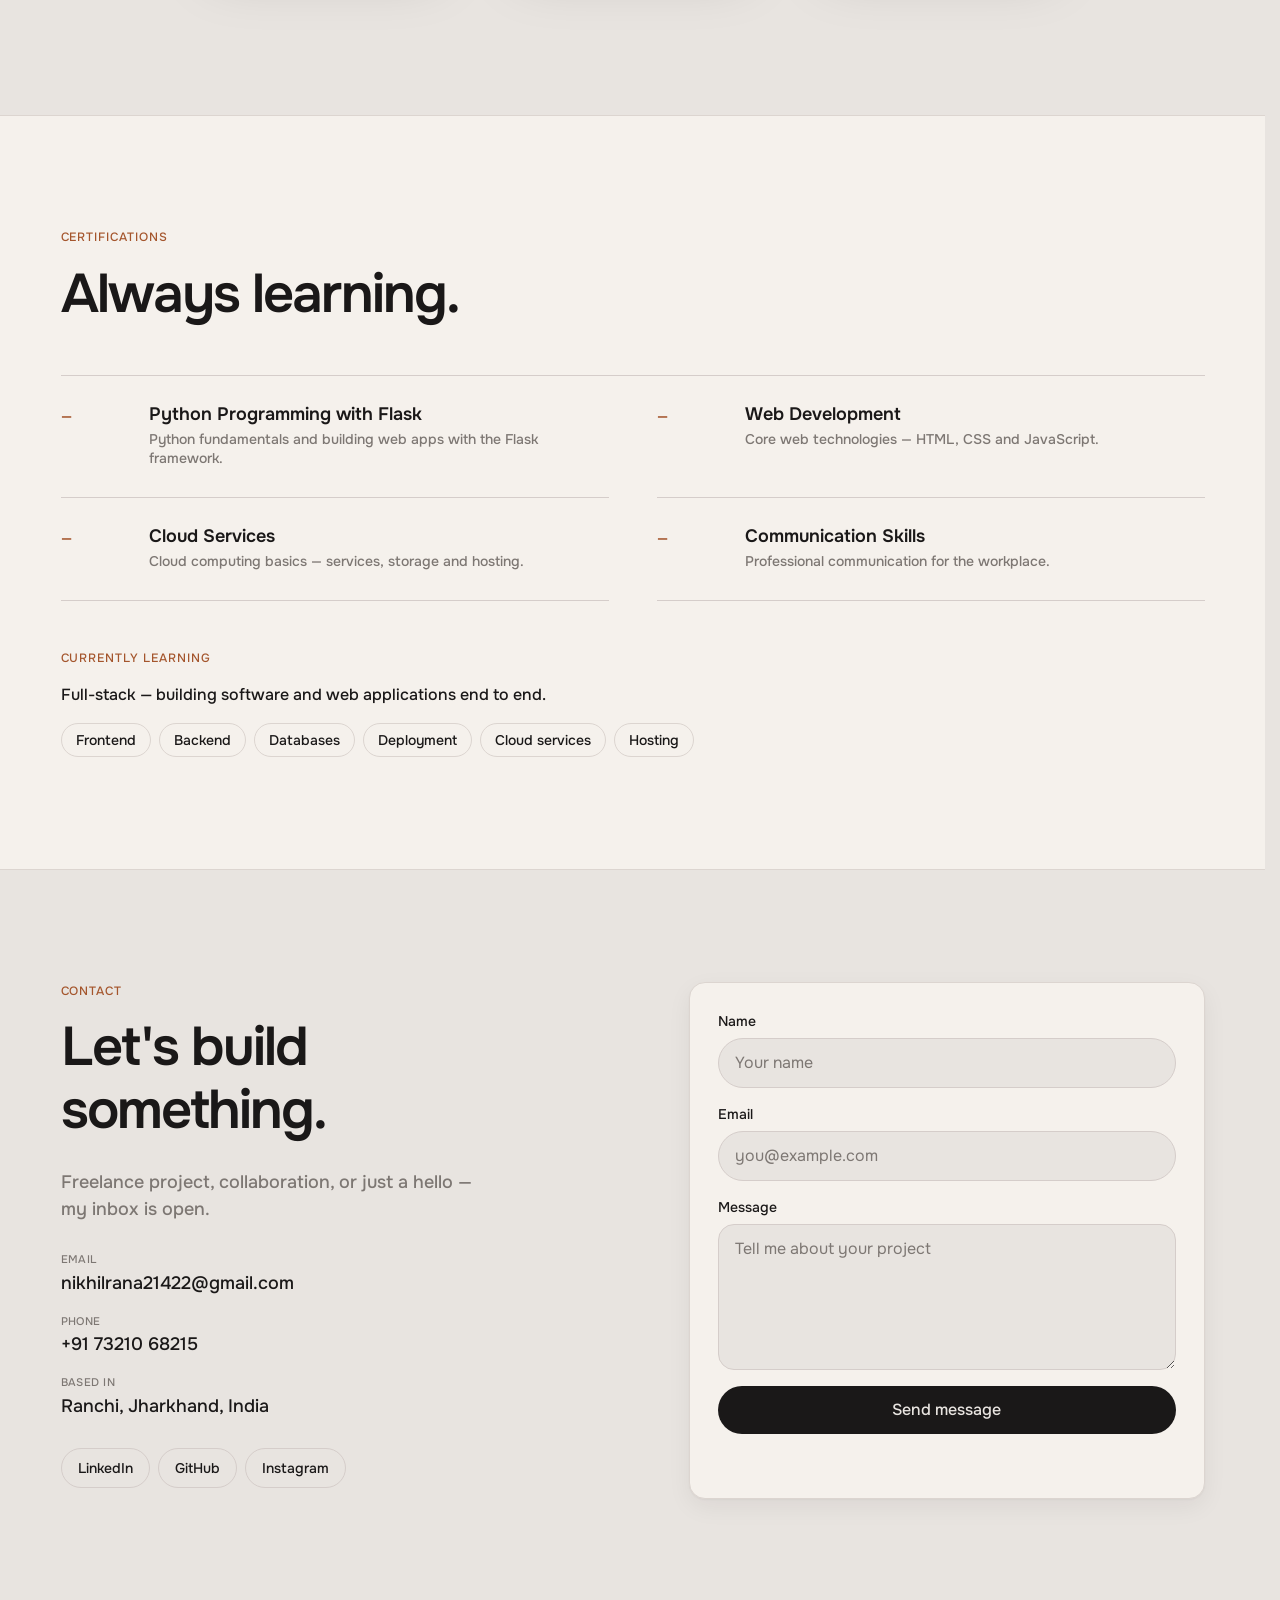
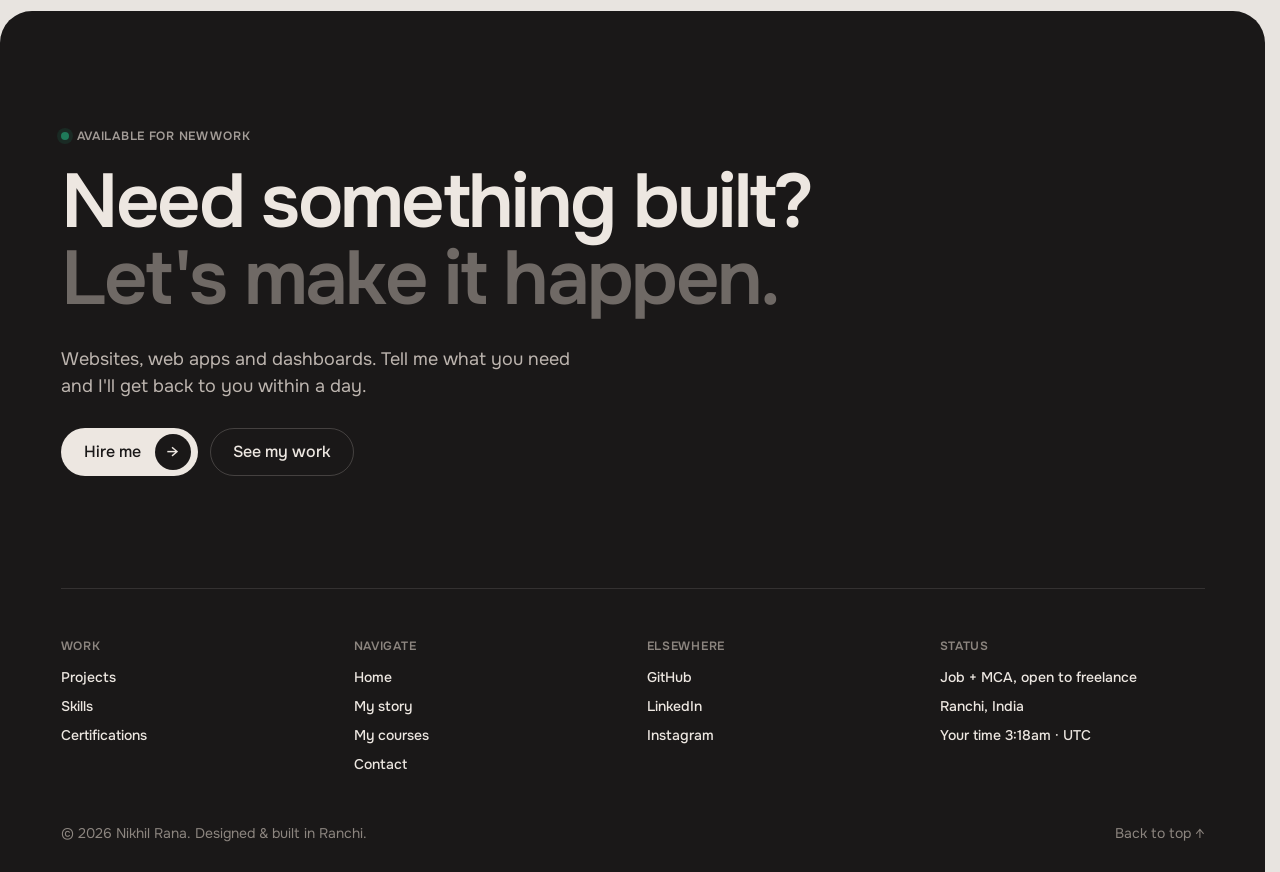
==== commit 0799b034: "v6.0: exam practice sets for MCA semesters - Sem 1: 7 JRU practice set PDFs (End Sem Dec 2026) in no" ====
--- a/index.html
+++ b/index.html
@@ -12,8 +12,8 @@
   <link rel="preconnect" href="https://fonts.googleapis.com">
   <link rel="preconnect" href="https://fonts.gstatic.com" crossorigin>
   <link href="https://fonts.googleapis.com/css2?family=Onest:wght@400;500;600;700;800&family=IBM+Plex+Mono:wght@500&display=swap" rel="stylesheet">
-  <link rel="stylesheet" href="tokens.css?v=5.9.1">
-  <link rel="stylesheet" href="style.css?v=5.9.1">
+  <link rel="stylesheet" href="tokens.css?v=6.0">
+  <link rel="stylesheet" href="style.css?v=6.0">
 </head>
 <body id="top">
   <a class="skip" href="#main">Skip to content</a>
--- a/style.css
+++ b/style.css
@@ -1090,6 +1090,39 @@
 .subjects--labs .subject__name { font-size: var(--fs-body); }
 @media (prefers-reduced-motion: reduce) { .subject--notes:hover, .subject--notes:focus-visible { transform: none; } }
 
+/* v6.0 — List / Practice (exam practice sets, PDFs) */
+.sem__badge--soft { background: transparent; color: var(--color-on-surface); box-shadow: inset 0 0 0 1px var(--color-tertiary); }
+.practice { margin-top: var(--space-md); }
+.practice__head { display: flex; flex-wrap: wrap; align-items: baseline; justify-content: space-between; gap: 4px var(--space-sm); padding-top: var(--space-sm); border-top: 1px solid var(--color-border); margin-bottom: var(--space-xs); }
+.sem__body .practice__head .caption { padding-top: 0; border-top: 0; margin-bottom: 0; }
+.practice__list { display: grid; gap: var(--space-xs); }
+@media (min-width: 640px) { .practice__list { grid-template-columns: repeat(2, 1fr); } }
+@media (min-width: 1040px) { .practice__list { grid-template-columns: repeat(3, 1fr); } }
+.practice__item {
+  display: flex; align-items: center; gap: 12px; height: 100%;
+  padding: 12px var(--space-sm); border-radius: var(--radius-md);
+  border: 1px solid var(--color-border); background: var(--color-surface);
+  transition: border-color .25s var(--ease), box-shadow .25s var(--ease), transform .25s var(--ease);
+}
+.practice__icon { flex: none; display: grid; place-items: center; width: 36px; height: 36px; border-radius: var(--radius-sm); background: var(--color-neutral); color: var(--color-secondary); }
+.practice__text { display: grid; gap: 2px; min-width: 0; flex: 1 1 auto; }
+.practice__code { font-size: var(--fs-caption); letter-spacing: .08em; color: var(--color-muted); }
+.practice__name { font-weight: 600; line-height: 1.25; overflow-wrap: anywhere; }
+.practice__cta { flex: none; font-weight: 600; color: var(--color-muted); white-space: nowrap; }
+.practice__item:hover, .practice__item:focus-visible { border-color: var(--color-on-surface); box-shadow: var(--shadow-soft); transform: translateY(-2px); }
+.practice__item:hover .practice__cta, .practice__item:focus-visible .practice__cta { color: var(--color-secondary); }
+.practice__item--soon { border-style: dashed; background: transparent; }
+.practice__item--soon .practice__icon { color: var(--color-muted); }
+.practice__item--soon .practice__name { color: var(--color-muted); }
+.practice__item--soon:hover { border-color: var(--color-border); box-shadow: none; transform: none; }
+.practice__note { margin-top: var(--space-xs); }
+@media (max-width: 399px) {
+  .practice__cta { display: none; }
+  .practice__item--soon .practice__cta { display: inline; padding: 2px 8px; border-radius: var(--radius-full); box-shadow: inset 0 0 0 1px var(--color-tertiary); font-size: var(--fs-caption); text-transform: uppercase; letter-spacing: .04em; }
+  .practice__item--soon .practice__cta-long { display: none; }
+}
+@media (prefers-reduced-motion: reduce) { .practice__item:hover, .practice__item:focus-visible { transform: none; } }
+
 /* =====================================================================
    v5.8 — Study reader (study.html): Bar / Study + notes frame
    ===================================================================== */
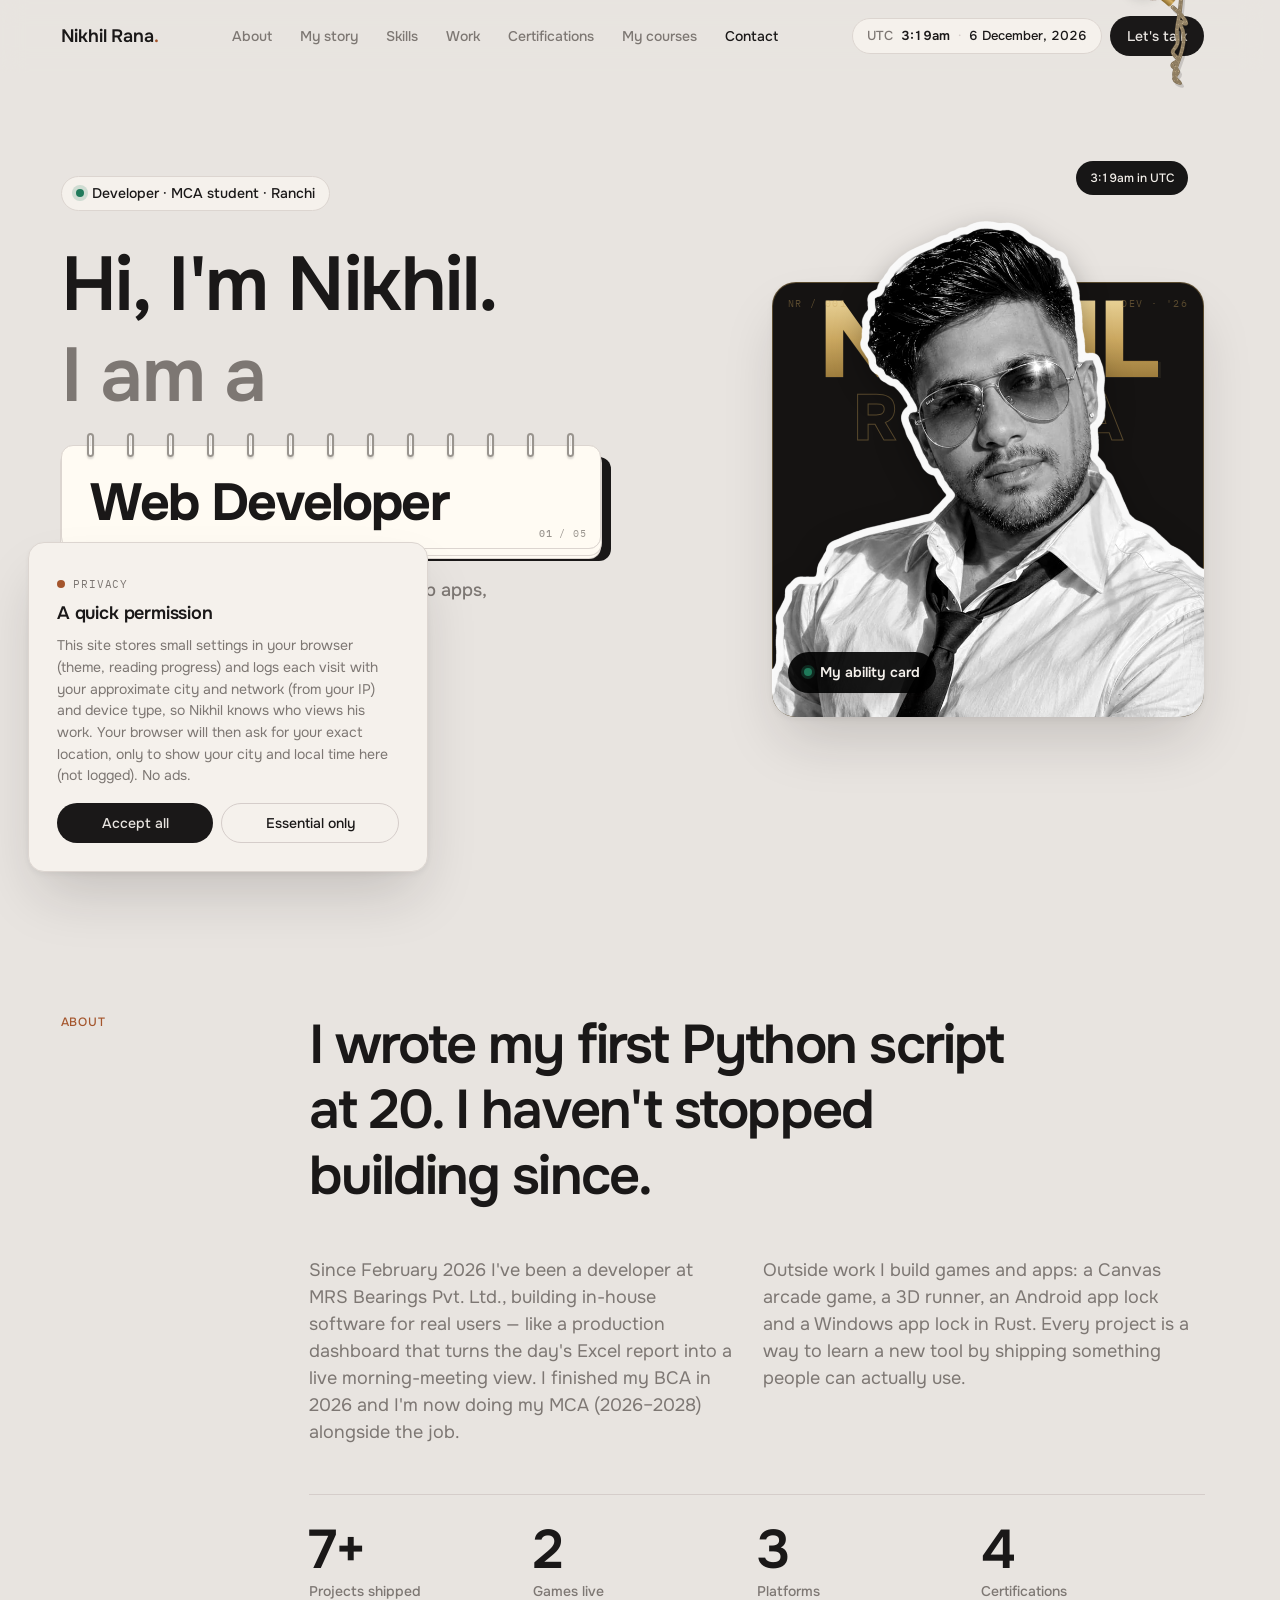
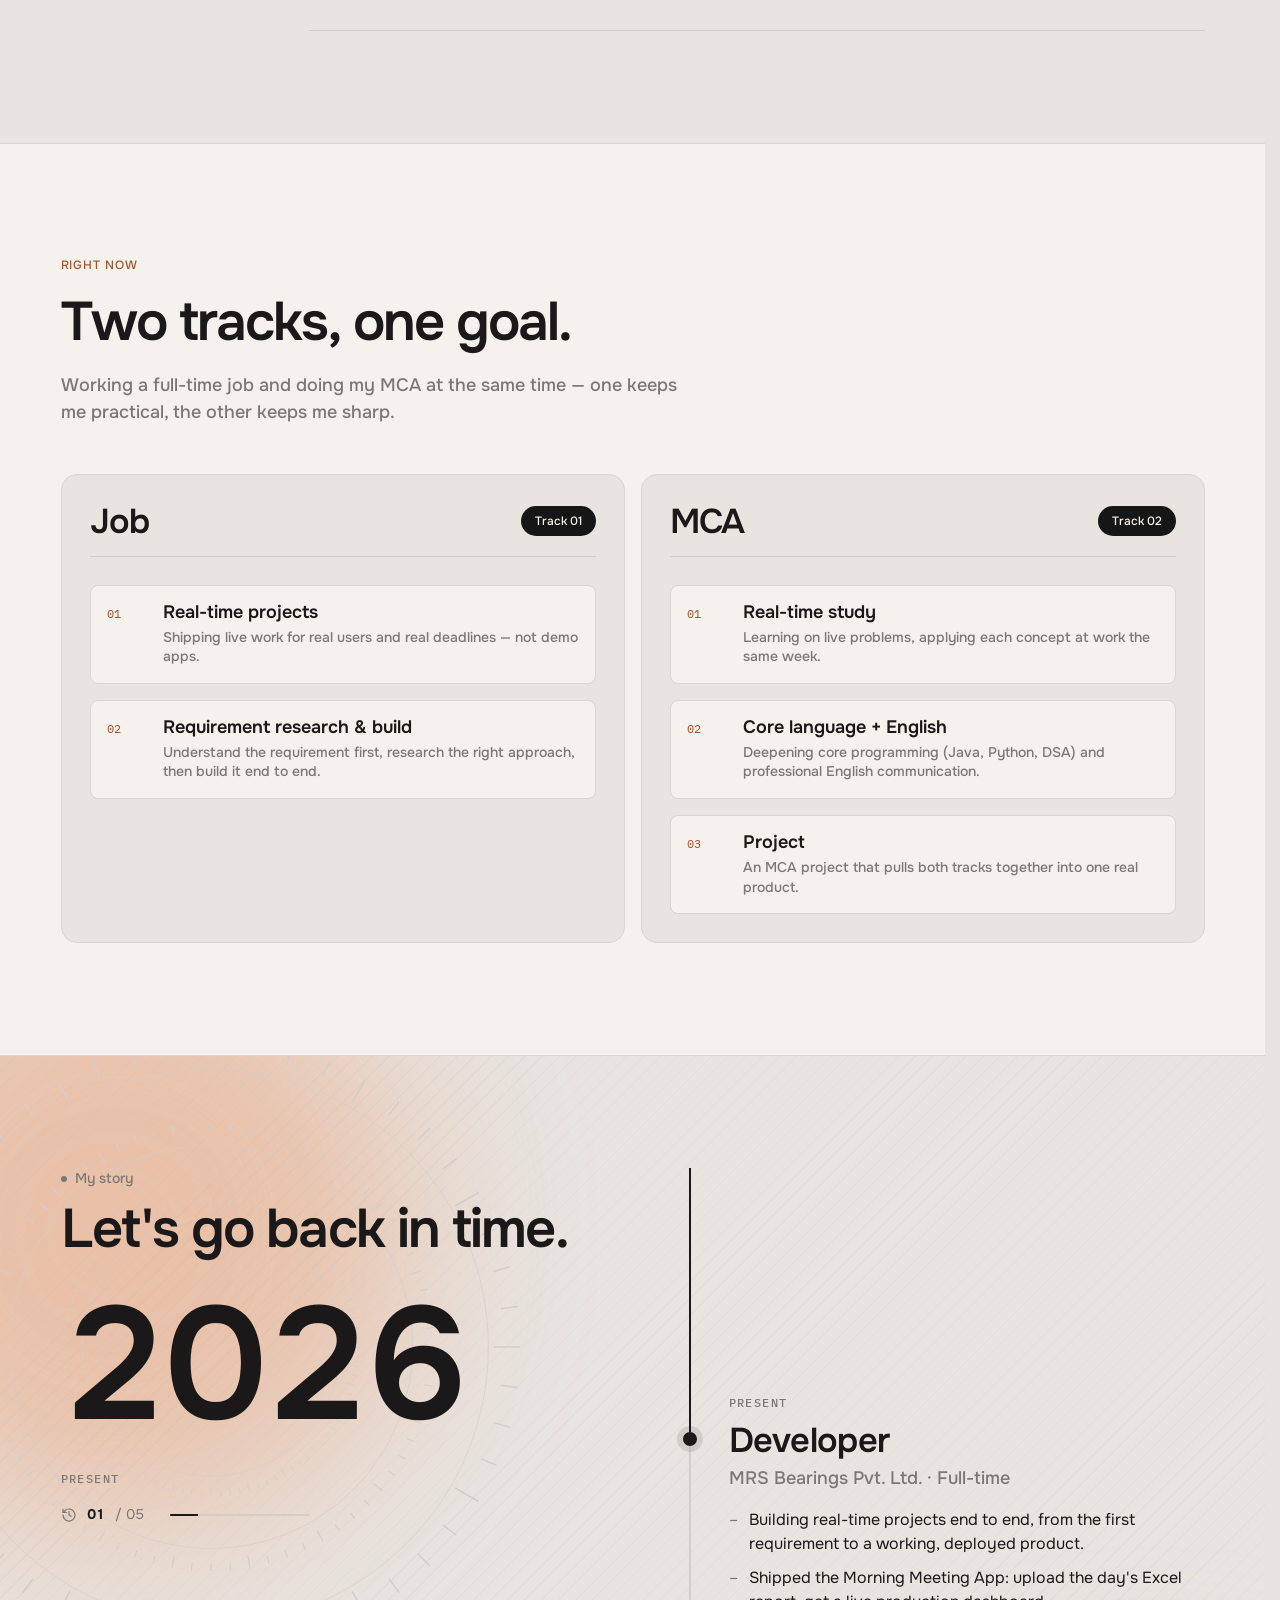
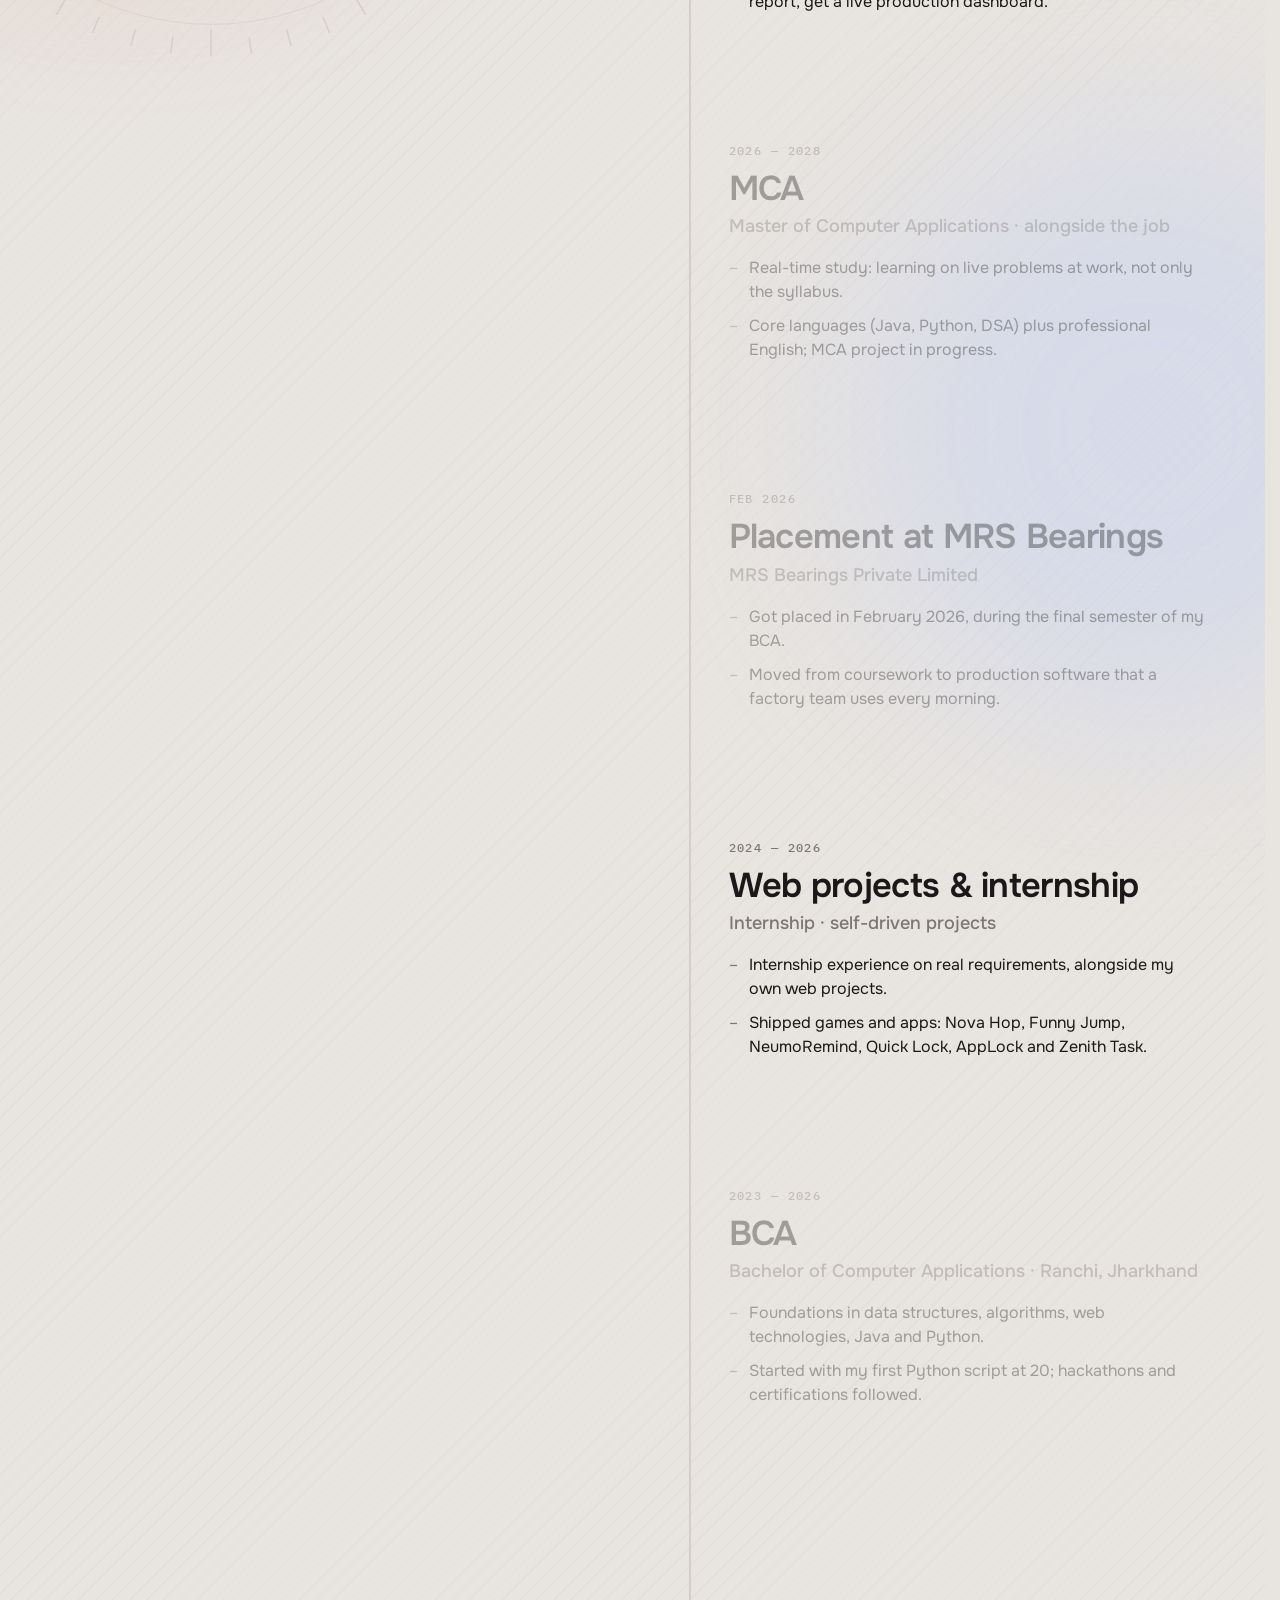
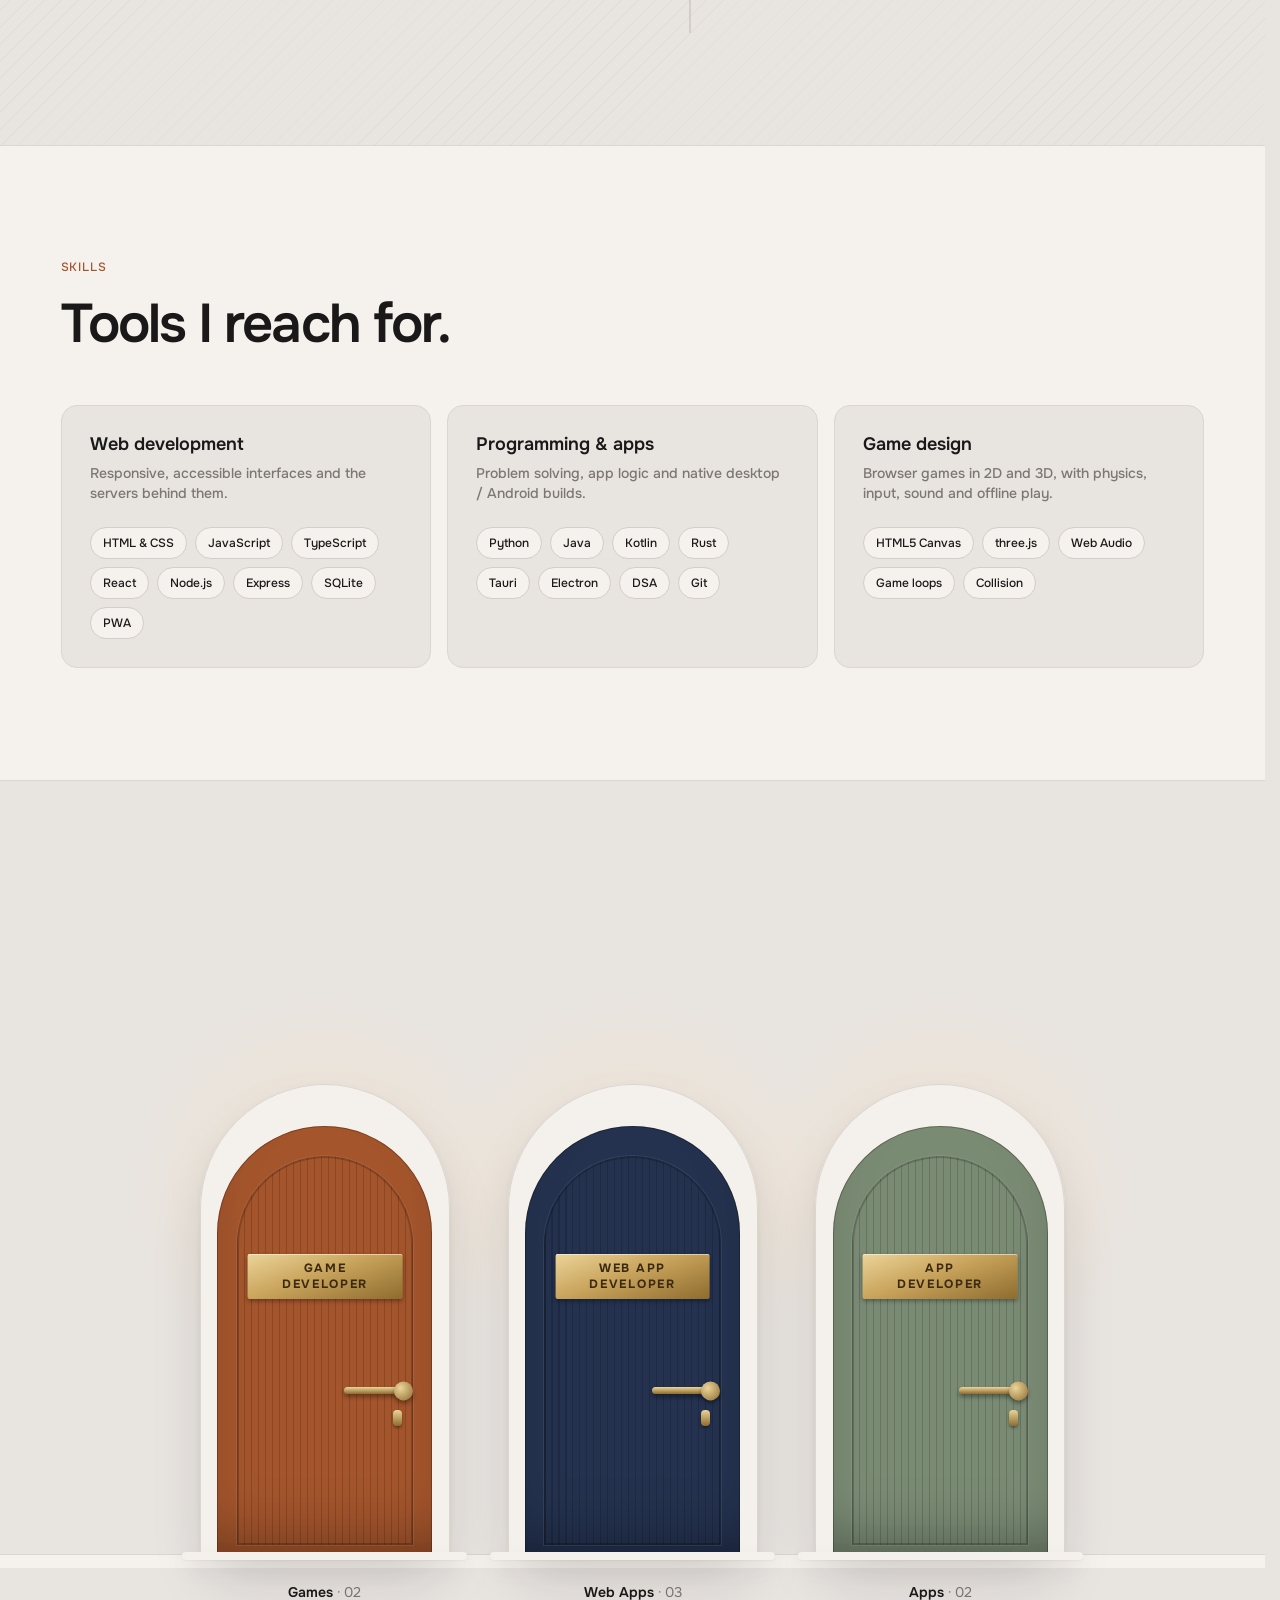
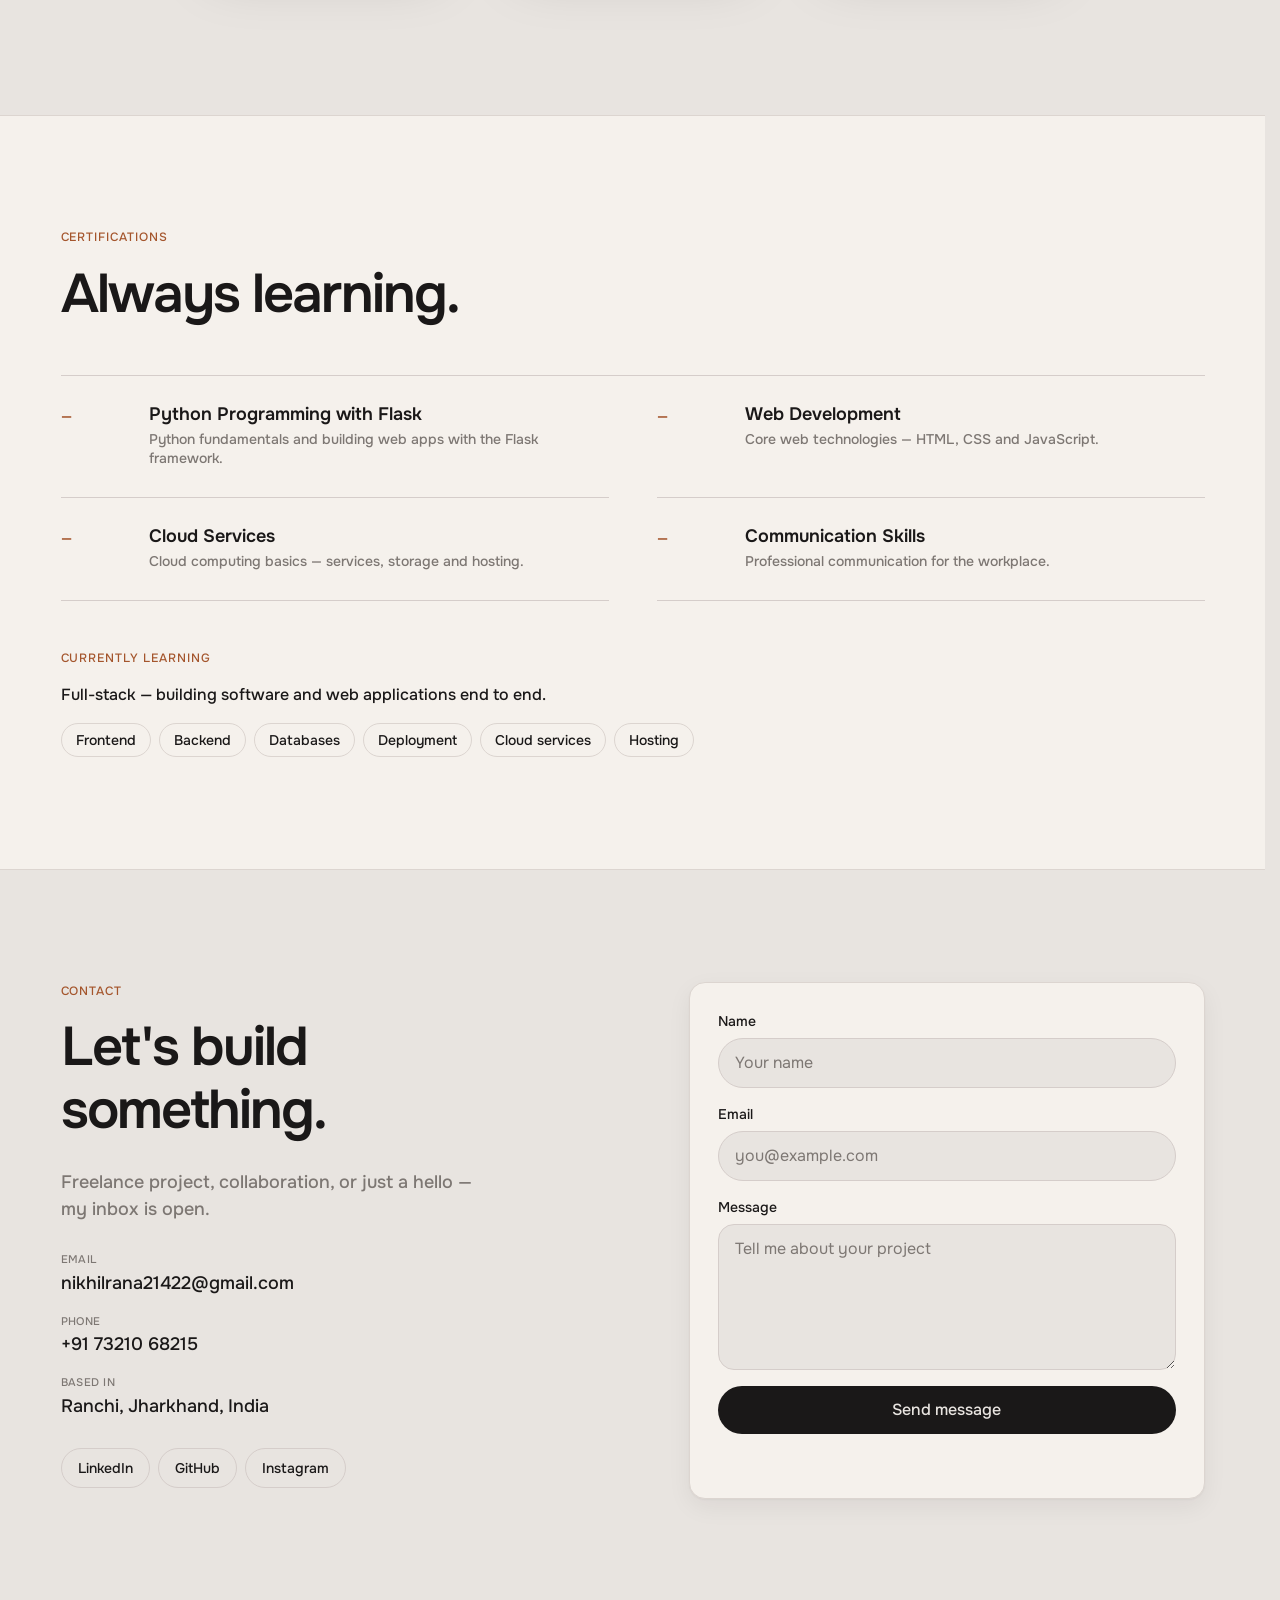
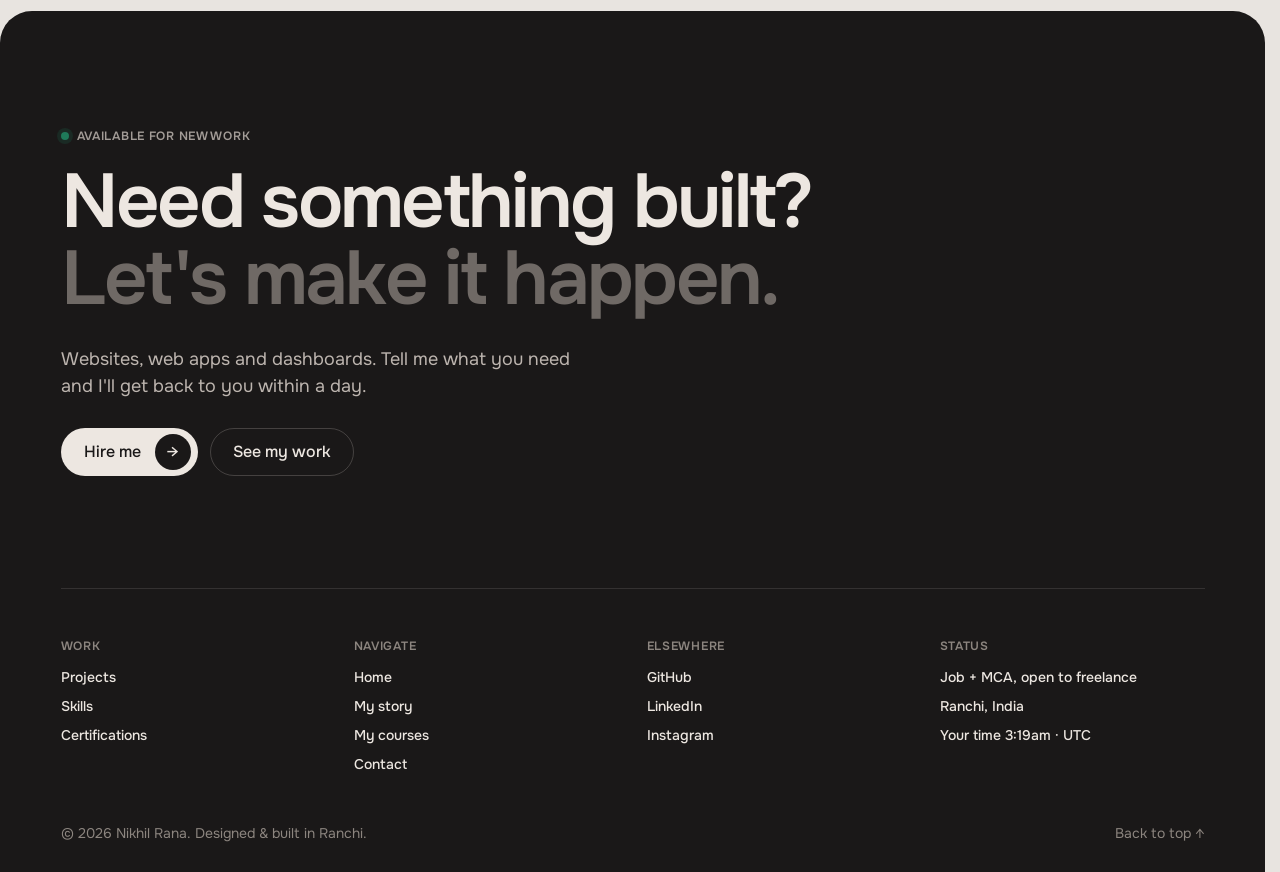
==== commit 872a1766: "v6.2: visitor's real location on clock + subject card hover reveal - Clock/location: timezone guess " ====
--- a/index.html
+++ b/index.html
@@ -12,8 +12,8 @@
   <link rel="preconnect" href="https://fonts.googleapis.com">
   <link rel="preconnect" href="https://fonts.gstatic.com" crossorigin>
   <link href="https://fonts.googleapis.com/css2?family=Onest:wght@400;500;600;700;800&family=IBM+Plex+Mono:wght@500&display=swap" rel="stylesheet">
-  <link rel="stylesheet" href="tokens.css?v=6.0">
-  <link rel="stylesheet" href="style.css?v=6.0">
+  <link rel="stylesheet" href="tokens.css?v=6.2">
+  <link rel="stylesheet" href="style.css?v=6.2">
 </head>
 <body id="top">
   <a class="skip" href="#main">Skip to content</a>
@@ -710,13 +710,13 @@
   <section class="consent" id="consent" role="dialog" aria-labelledby="consentTitle" aria-describedby="consentText" hidden>
     <p class="consent__tag"><span class="consent__dot" aria-hidden="true"></span>Privacy</p>
     <h2 class="consent__title" id="consentTitle">A quick permission</h2>
-    <p class="consent__text" id="consentText">This site stores small settings in your browser (theme, reading progress) and logs each visit with your approximate city and network (from your IP) and device type, so Nikhil knows who views his work. Accept all also shows your local time. No ads.</p>
+    <p class="consent__text" id="consentText">This site stores small settings in your browser (theme, reading progress) and logs each visit with your approximate city and network (from your IP) and device type, so Nikhil knows who views his work. Your browser will then ask for your exact location, only to show your city and local time here (not logged). No ads.</p>
     <div class="consent__actions">
       <button type="button" class="btn btn--primary btn--sm" data-consent="all">Accept all</button>
       <button type="button" class="btn btn--secondary btn--sm" data-consent="essential">Essential only</button>
     </div>
   </section>
 
-  <script src="script.js?v=5.9.1"></script>
+  <script src="script.js?v=6.2"></script>
 </body>
 </html>
--- a/style.css
+++ b/style.css
@@ -1090,6 +1090,31 @@
 .subjects--labs .subject__name { font-size: var(--fs-body); }
 @media (prefers-reduced-motion: reduce) { .subject--notes:hover, .subject--notes:focus-visible { transform: none; } }
 
+/* Subject details reveal (v6.1) — meta + units hidden at rest, slide open on
+   hover / focus. Only on mouse screens; touch keeps everything visible. */
+.subject__more { display: grid; grid-template-rows: 1fr; }
+.subject__more-in { display: flex; flex-direction: column; gap: var(--space-xs); min-height: 0; overflow: hidden; }
+@media (hover: hover) and (pointer: fine) {
+  .subjects { align-items: start; }
+  .subject { height: auto; }
+  .subject__name { min-height: 2.5em; }
+  .subject__more { grid-template-rows: 0fr; transition: grid-template-rows .45s var(--ease); }
+  .subject__more-in { opacity: 0; transform: translateY(-6px); transition: opacity .3s var(--ease), transform .35s var(--ease); }
+  .subject__units li { opacity: 0; transform: translateX(-8px); transition: opacity .3s var(--ease), transform .3s var(--ease); }
+  .subject:hover .subject__more, .subject:focus-visible .subject__more, .subject:focus-within .subject__more { grid-template-rows: 1fr; }
+  .subject:hover .subject__more-in, .subject:focus-visible .subject__more-in, .subject:focus-within .subject__more-in { opacity: 1; transform: none; transition-delay: .08s; }
+  .subject:hover .subject__units li, .subject:focus-visible .subject__units li, .subject:focus-within .subject__units li { opacity: 1; transform: none; }
+  .subject:hover .subject__units li:nth-child(1), .subject:focus-within .subject__units li:nth-child(1) { transition-delay: .12s; }
+  .subject:hover .subject__units li:nth-child(2), .subject:focus-within .subject__units li:nth-child(2) { transition-delay: .17s; }
+  .subject:hover .subject__units li:nth-child(3), .subject:focus-within .subject__units li:nth-child(3) { transition-delay: .22s; }
+  .subject:hover .subject__units li:nth-child(4), .subject:focus-within .subject__units li:nth-child(4) { transition-delay: .27s; }
+  .subject:hover .subject__units li:nth-child(5), .subject:focus-within .subject__units li:nth-child(5) { transition-delay: .32s; }
+  .subject:hover .subject__units li:nth-child(n+6), .subject:focus-within .subject__units li:nth-child(n+6) { transition-delay: .37s; }
+}
+@media (hover: hover) and (pointer: fine) and (prefers-reduced-motion: reduce) {
+  .subject__more, .subject__more-in, .subject__units li { transition: none !important; transform: none !important; }
+}
+
 /* v6.0 — List / Practice (exam practice sets, PDFs) */
 .sem__badge--soft { background: transparent; color: var(--color-on-surface); box-shadow: inset 0 0 0 1px var(--color-tertiary); }
 .practice { margin-top: var(--space-md); }
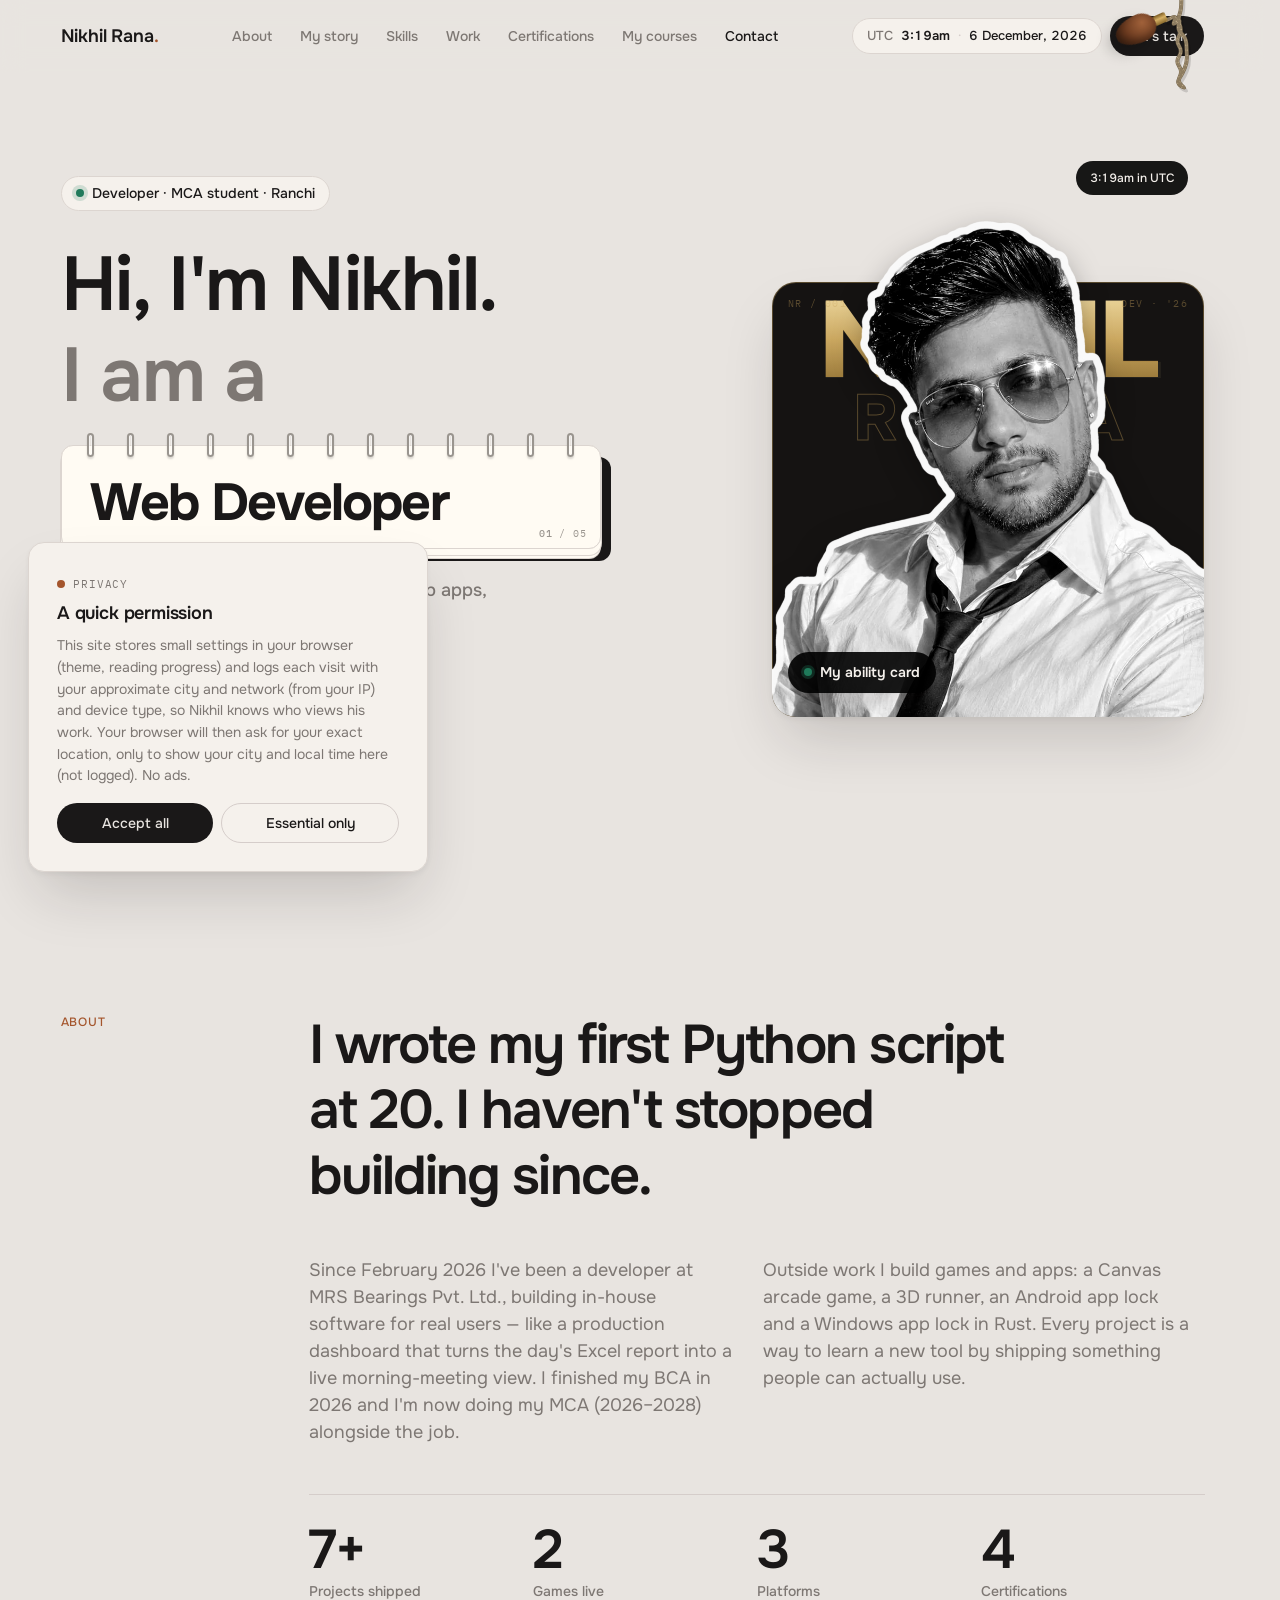
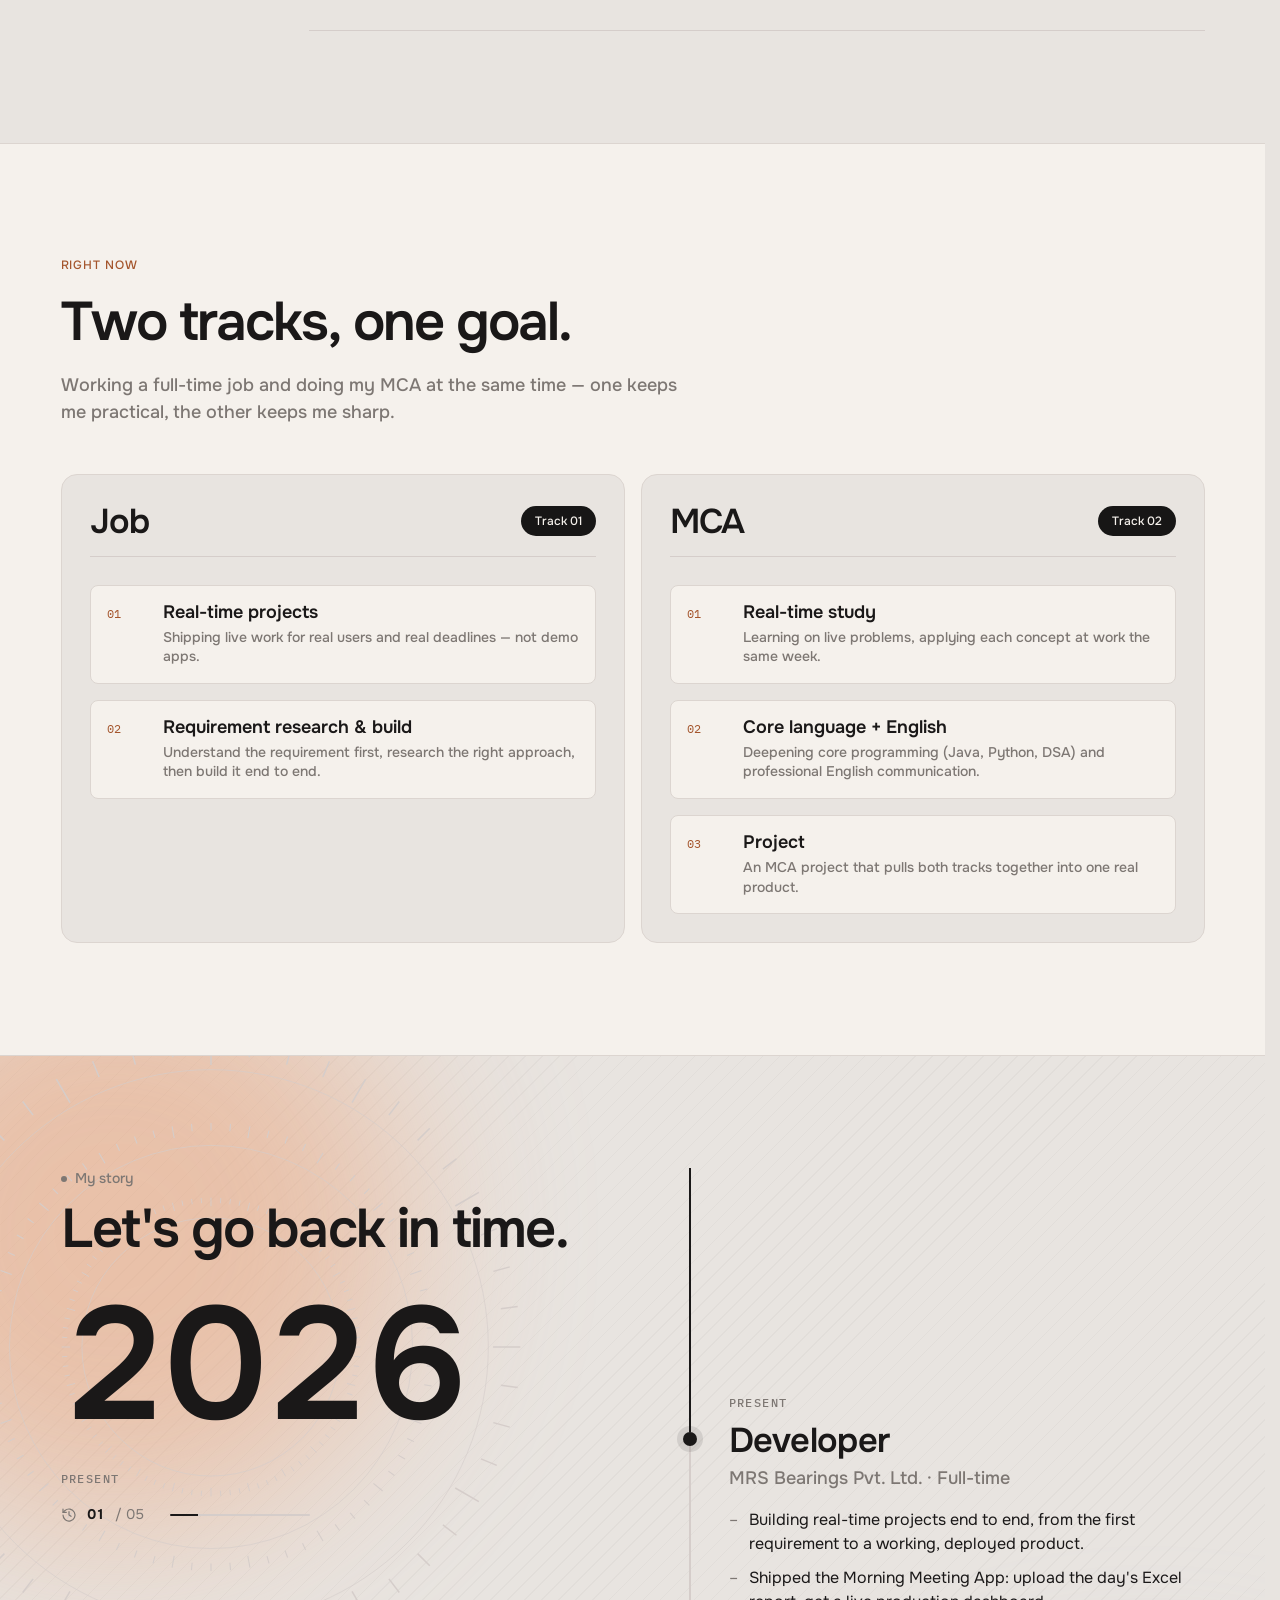
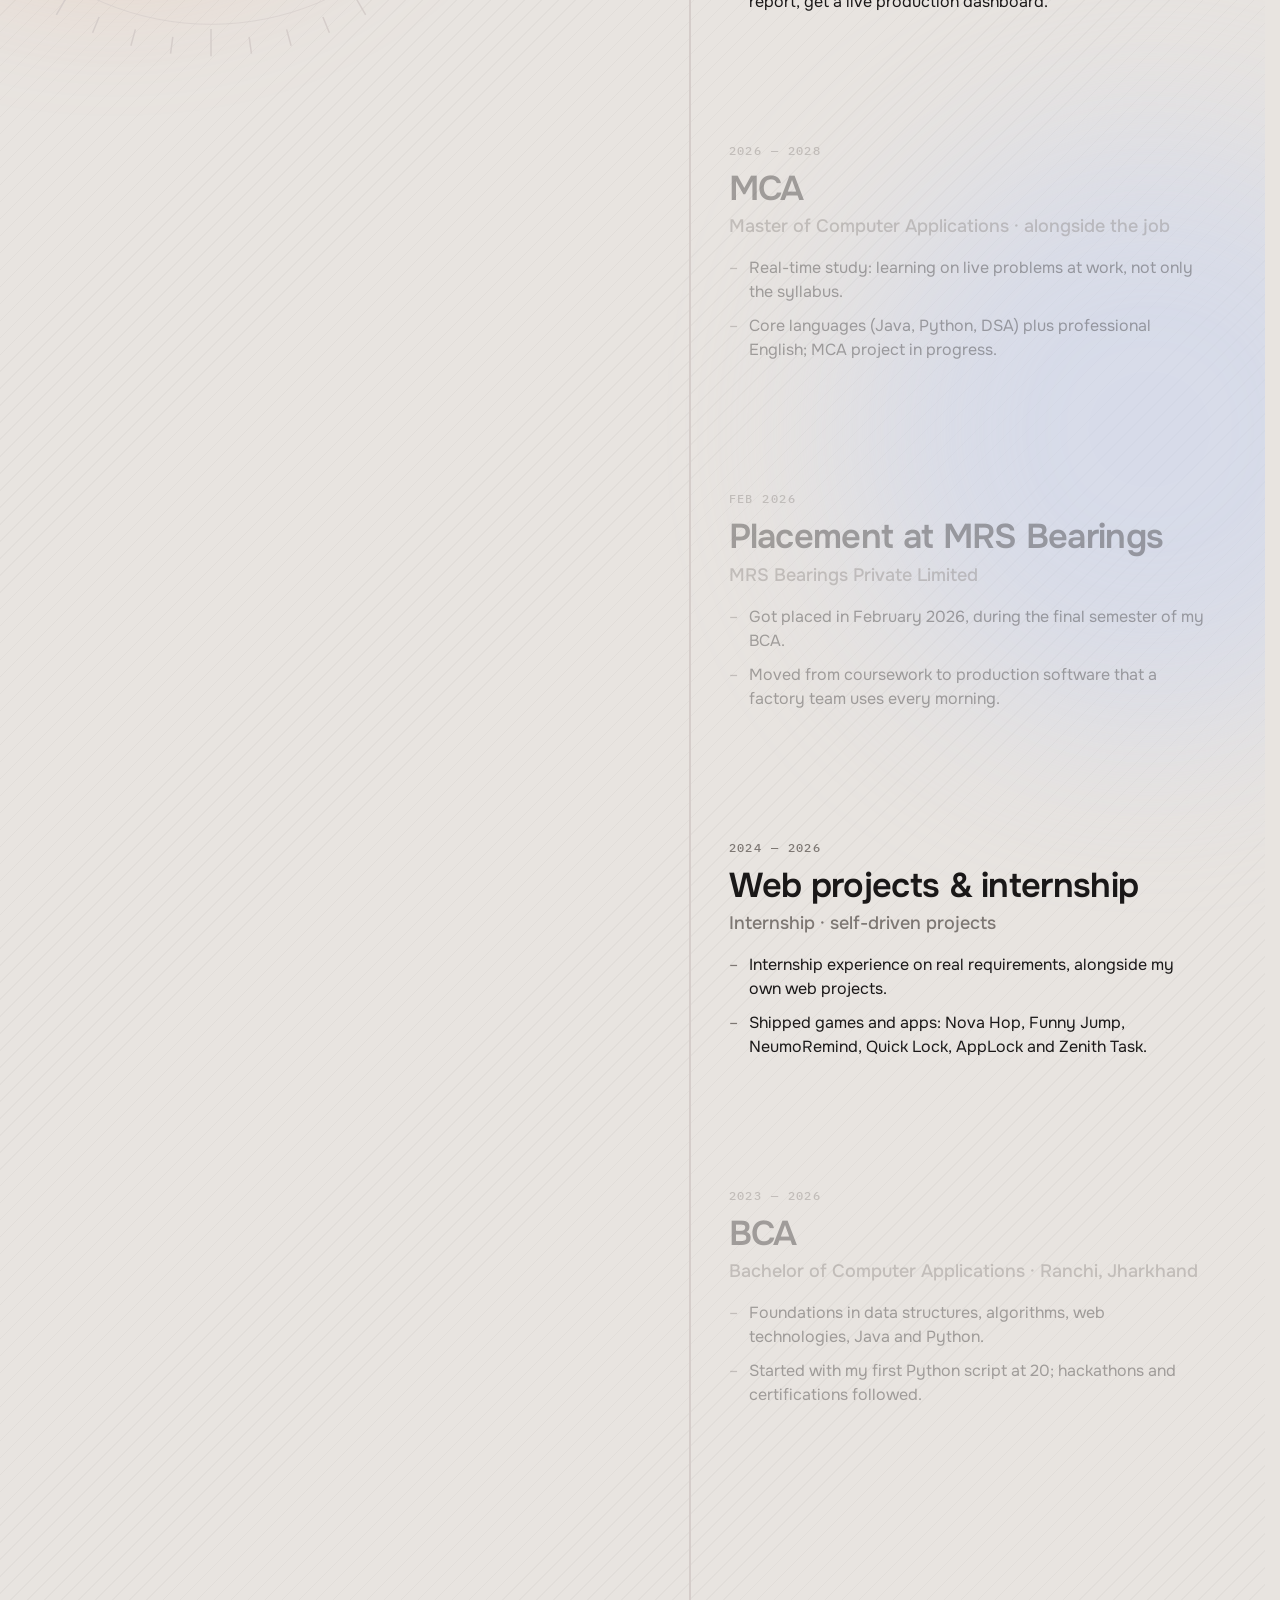
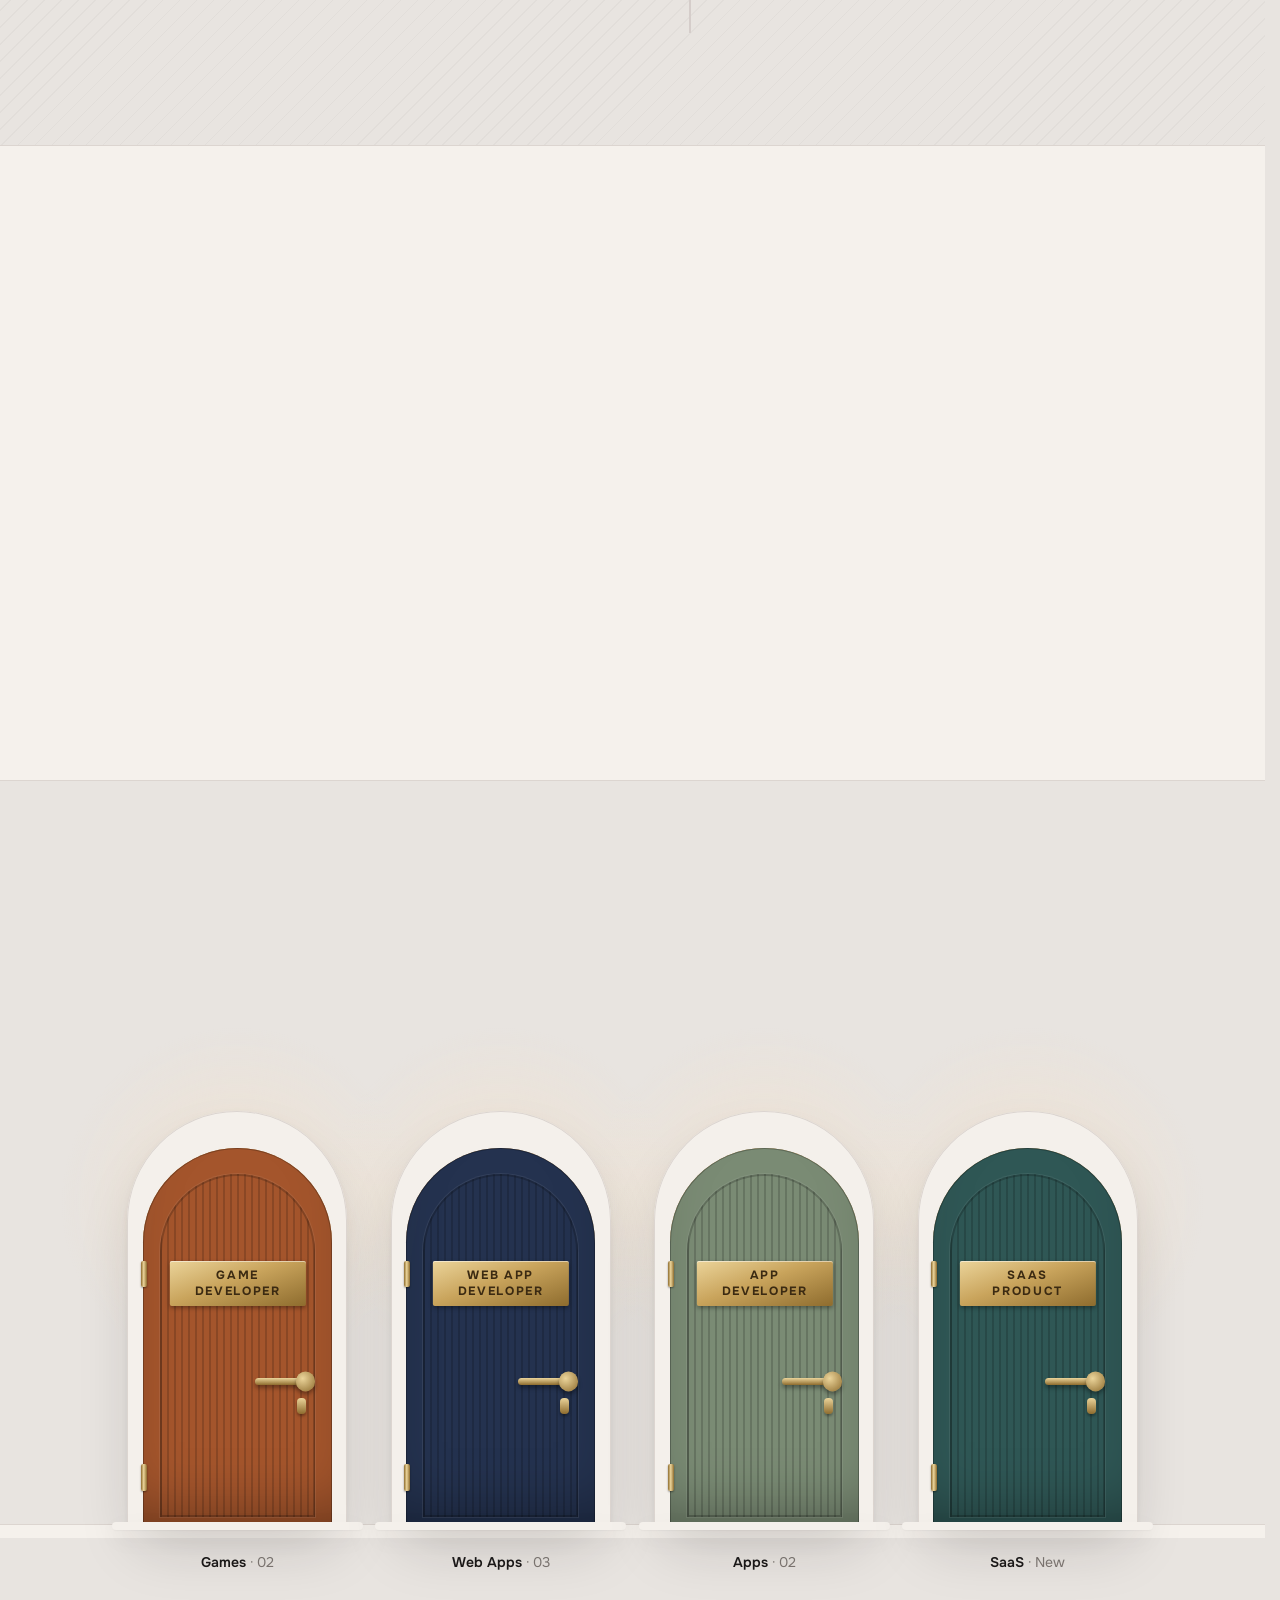
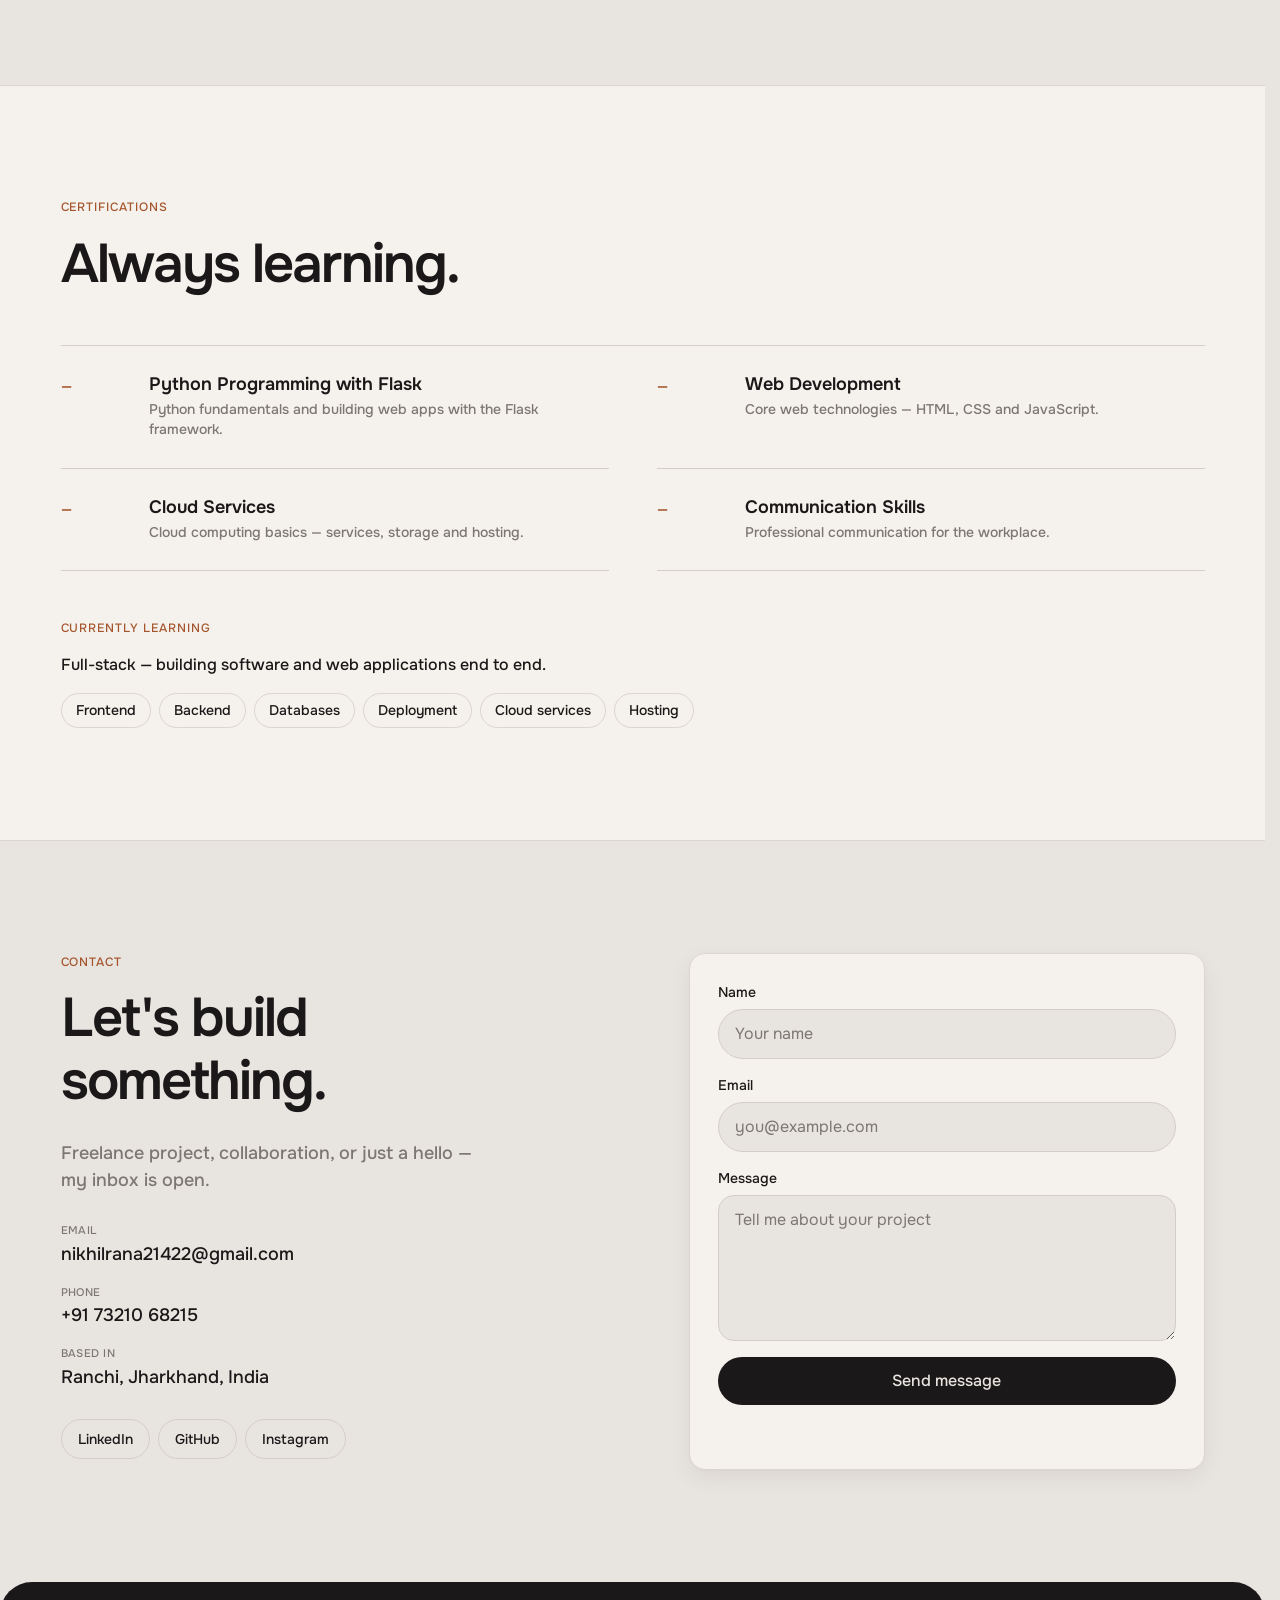
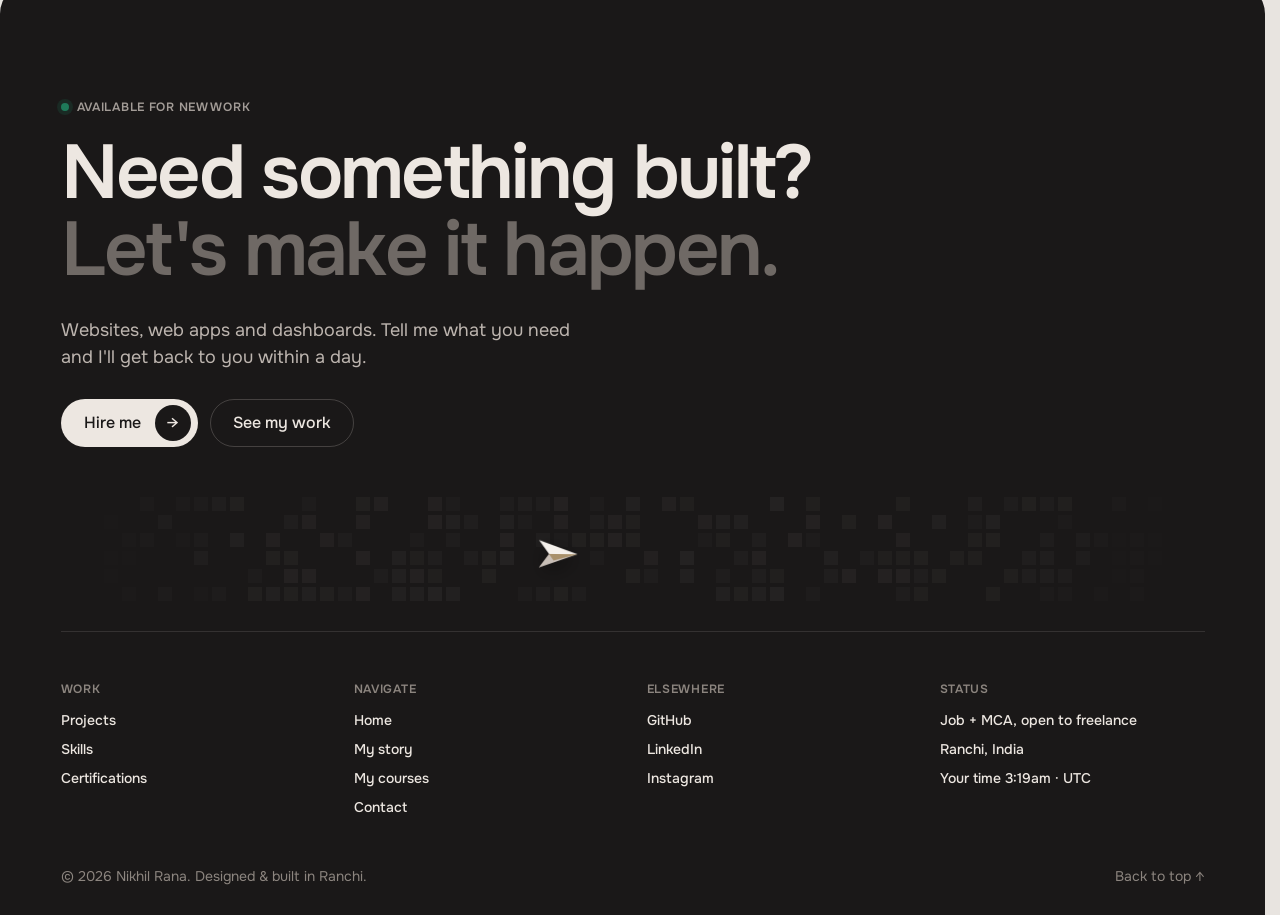
==== commit 6276c0dc: "v6.8: SaaS door, realistic door physics, pixel trails, responsive pass - Work hall: 4th door "SaaS P" ====
--- a/index.html
+++ b/index.html
@@ -12,8 +12,8 @@
   <link rel="preconnect" href="https://fonts.googleapis.com">
   <link rel="preconnect" href="https://fonts.gstatic.com" crossorigin>
   <link href="https://fonts.googleapis.com/css2?family=Onest:wght@400;500;600;700;800&family=IBM+Plex+Mono:wght@500&display=swap" rel="stylesheet">
-  <link rel="stylesheet" href="tokens.css?v=6.2">
-  <link rel="stylesheet" href="style.css?v=6.2">
+  <link rel="stylesheet" href="tokens.css?v=6.8">
+  <link rel="stylesheet" href="style.css?v=6.8.2">
 </head>
 <body id="top">
   <a class="skip" href="#main">Skip to content</a>
@@ -251,50 +251,69 @@
       </div>
     </section>
 
-    <!-- Work: hall of doors (Card / Door). Each door opens a Room (#/games, #/web, #/apps) -->
+    <!-- Work: hall of doors (Card / Door). Each door opens a Room (#/games, #/web, #/apps, #/saas) -->
     <section class="section hall-section" id="work">
       <div class="container">
         <div class="section__head section__head--center reveal">
           <p class="eyebrow">Selected work</p>
           <h2 class="h-lg">Pick a door. Step into the work.</h2>
-          <p class="lead">Three rooms: games, web apps and apps. Hover to peek, click to walk in.</p>
+          <p class="lead">Four rooms: games, web apps, apps and SaaS products. Hover to peek, click to walk in.</p>
         </div>
       </div>
       <div class="hall reveal" id="hall">
         <div class="hall__doors">
           <a class="door door--rust" href="#/games" data-room="games" aria-label="Enter Games: 2 projects">
             <span class="door__frame">
-              <span class="door__light" aria-hidden="true"></span>
+              <span class="door__light" aria-hidden="true" data-title="Games"><span class="door__lamp"></span></span>
               <span class="door__leaf" aria-hidden="true">
                 <span class="door__plaque">Game<br>developer</span>
                 <span class="door__handle"></span>
                 <span class="door__keyhole"></span>
+                <span class="door__edge"></span>
+                <span class="door__hinge"></span><span class="door__hinge door__hinge--lo"></span>
               </span>
             </span>
             <span class="door__label"><b>Games</b> · 02</span>
           </a>
           <a class="door door--navy" href="#/web" data-room="web" aria-label="Enter Web Apps: 3 projects">
             <span class="door__frame">
-              <span class="door__light" aria-hidden="true"></span>
+              <span class="door__light" aria-hidden="true" data-title="Web Apps"><span class="door__lamp"></span></span>
               <span class="door__leaf" aria-hidden="true">
                 <span class="door__plaque">Web app<br>developer</span>
                 <span class="door__handle"></span>
                 <span class="door__keyhole"></span>
+                <span class="door__edge"></span>
+                <span class="door__hinge"></span><span class="door__hinge door__hinge--lo"></span>
               </span>
             </span>
             <span class="door__label"><b>Web Apps</b> · 03</span>
           </a>
           <a class="door door--sage" href="#/apps" data-room="apps" aria-label="Enter Apps: 2 projects">
             <span class="door__frame">
-              <span class="door__light" aria-hidden="true"></span>
+              <span class="door__light" aria-hidden="true" data-title="Apps"><span class="door__lamp"></span></span>
               <span class="door__leaf" aria-hidden="true">
                 <span class="door__plaque">App<br>developer</span>
                 <span class="door__handle"></span>
                 <span class="door__keyhole"></span>
+                <span class="door__edge"></span>
+                <span class="door__hinge"></span><span class="door__hinge door__hinge--lo"></span>
               </span>
             </span>
             <span class="door__label"><b>Apps</b> · 02</span>
           </a>
+          <a class="door door--teal" href="#/saas" data-room="saas" aria-label="Enter SaaS Products: in the build">
+            <span class="door__frame">
+              <span class="door__light" aria-hidden="true" data-title="SaaS"><span class="door__lamp"></span></span>
+              <span class="door__leaf" aria-hidden="true">
+                <span class="door__plaque">SaaS<br>product</span>
+                <span class="door__handle"></span>
+                <span class="door__keyhole"></span>
+                <span class="door__edge"></span>
+                <span class="door__hinge"></span><span class="door__hinge door__hinge--lo"></span>
+              </span>
+            </span>
+            <span class="door__label"><b>SaaS</b> · New</span>
+          </a>
         </div>
         <div class="hall__panel" data-for="games" aria-hidden="true">
           <h3 class="h-md">Games</h3>
@@ -310,6 +329,11 @@
           <h3 class="h-md">Apps</h3>
           <p class="mono">On your phone, on your PC</p>
           <ul class="ticks"><li>Kotlin + Jetpack Compose</li><li>Fingerprint, PIN &amp; pattern locks</li><li>Capacitor Android packaging</li><li>Alarms that survive restarts</li><li>Signed APK releases</li></ul>
+        </div>
+        <div class="hall__panel" data-for="saas" aria-hidden="true">
+          <h3 class="h-md">SaaS Products</h3>
+          <p class="mono">Built once, used by many</p>
+          <ul class="ticks"><li>Sign-up, login &amp; user accounts</li><li>Plans, billing &amp; usage limits</li><li>Multi-tenant data, kept separate</li><li>Admin dashboards &amp; analytics</li><li>Cloud deploy, hosting &amp; updates</li></ul>
         </div>
         <span class="hall__floor" aria-hidden="true"></span>
         <span class="hall__cursor" aria-hidden="true">Click to enter</span>
@@ -468,6 +492,26 @@
           </article>
         </div>
         <p class="room__more"><a class="btn btn--link" href="https://github.com/nikhilrana2715" target="_blank" rel="noopener">All repos on GitHub →</a></p>
+      </div>
+    </div>
+    <button class="room__back btn btn--secondary btn--sm" type="button" data-back>← Back to the doors</button>
+  </div>
+  <div class="room room--saas" id="room-saas" role="dialog" aria-modal="true" aria-labelledby="room-saas-title" hidden>
+    <div class="room__scroll">
+      <div class="container room__inner">
+        <header class="room__head">
+          <p class="eyebrow">Room 04 · In the build</p>
+          <h2 class="display" id="room-saas-title" tabindex="-1">SaaS Products</h2>
+          <p class="lead">Software people sign up for and use every day: accounts, plans and dashboards, hosted in the cloud.</p>
+        </header>
+        <!-- Placeholder until Nikhil's first SaaS product ships — replace with .shot cards like the other rooms -->
+        <div class="soon">
+          <p class="mono">Coming soon</p>
+          <h3 class="h-md">The first product is on the workbench.</h3>
+          <p class="muted">I'm building full-stack, product-style software: frontend, backend, database, deployment and hosting, all in one. It lands here as soon as it's live.</p>
+          <ul class="shot__chips"><li class="chip chip--light">Full-stack</li><li class="chip chip--light">Auth &amp; billing</li><li class="chip chip--light">Databases</li><li class="chip chip--light">Cloud hosting</li></ul>
+          <div class="shot__links"><a class="btn btn--primary btn--sm" href="#contact">Have a product idea? Let's talk</a></div>
+        </div>
       </div>
     </div>
     <button class="room__back btn btn--secondary btn--sm" type="button" data-back>← Back to the doors</button>
@@ -598,6 +642,16 @@
         <a href="#work" class="btn btn--ghost">See my work</a>
       </div>
 
+      <!-- Footer / Pixel trail: paper plane follows the cursor, leaves a fading pixel trail (trail.js) -->
+      <div class="trail" id="trail" aria-hidden="true">
+        <canvas class="trail__canvas"></canvas>
+        <svg class="trail__plane" viewBox="0 0 48 48" width="44" height="44">
+          <polygon class="trail__wing" points="3,9 45,24 14,24"/>
+          <polygon class="trail__fold" points="3,39 45,24 14,24"/>
+          <polygon class="trail__keel" points="14,24 45,24 19,31"/>
+        </svg>
+      </div>
+
       <div class="cta__cols">
         <div>
           <p class="cta__label">Work</p>
@@ -717,6 +771,7 @@
     </div>
   </section>
 
-  <script src="script.js?v=6.2"></script>
+  <script src="script.js?v=6.8"></script>
+  <script src="trail.js?v=6.7"></script>
 </body>
 </html>
--- a/tokens.css
+++ b/tokens.css
@@ -116,15 +116,52 @@
   --room-games: #F1E4DA;
   --room-web: #E2E6EC;
   --room-apps: #E5EADF;
+  --room-saas: #DFE9E7;
+  --door-inner: #F6DDB0;                 /* warm lamp-lit room behind every door (same for all) */
+  --door-lamp: rgba(255, 190, 100, .8);  /* pendant lamp light inside each doorway */
+  --door-spill: rgba(255, 226, 180, .5);
   --mock-night: #15131F;
   --mock-porcelain: #F8FAFC;
   --mock-indigo: #5B5BD6;
   --mock-violet: #7C5CE6;
 }
 @media (prefers-color-scheme: dark) {
-  :root:not([data-theme="light"]) { --lamp: rgba(255, 200, 140, .12); --room-games: #241C18; --room-web: #1A1D23; --room-apps: #1C211B; }
-}
-:root[data-theme="dark"] { --lamp: rgba(255, 200, 140, .12); --room-games: #241C18; --room-web: #1A1D23; --room-apps: #1C211B; }
+  :root:not([data-theme="light"]) { --lamp: rgba(255, 200, 140, .12); --room-games: #241C18; --room-web: #1A1D23; --room-apps: #1C211B; --room-saas: #182120; --door-spill: rgba(255, 210, 150, .28); }
+}
+:root[data-theme="dark"] { --lamp: rgba(255, 200, 140, .12); --room-games: #241C18; --room-web: #1A1D23; --room-apps: #1C211B; --room-saas: #182120; --door-spill: rgba(255, 210, 150, .28); }
+
+/* v6.3 — Footer / Pixel trail (always on the dark CTA panel → same in both themes).
+   Trail = lighter tints of the door / brass palette so they read on ink. */
+:root {
+  --trail-rust: #D9784A;
+  --trail-brass: #E3BF72;
+  --trail-sage: #9DB592;
+  --trail-blue: #7F9CD6;
+  --trail-plum: #C28AAE;
+  --trail-cell: rgba(237, 231, 225, .05);
+  --trail-plane: #F5F1EC;
+  --trail-fold: #C9BFB7;
+}
+
+/* v6.7 — Margin / Pixel trail: same idea in the page's side margins, on the page background.
+   Light theme uses the door / brass colours (they read on parchment); dark uses the trail tints. */
+:root {
+  --margin-cell: rgba(26, 24, 24, .07);
+  --margin-1: var(--door-rust); --margin-2: var(--brass); --margin-3: var(--door-sage);
+  --margin-4: var(--door-navy); --margin-5: var(--door-plum);
+}
+@media (prefers-color-scheme: dark) {
+  :root:not([data-theme="light"]) {
+    --margin-cell: rgba(237, 231, 225, .06);
+    --margin-1: var(--trail-rust); --margin-2: var(--trail-brass); --margin-3: var(--trail-sage);
+    --margin-4: var(--trail-blue); --margin-5: var(--trail-plum);
+  }
+}
+:root[data-theme="dark"] {
+  --margin-cell: rgba(237, 231, 225, .06);
+  --margin-1: var(--trail-rust); --margin-2: var(--trail-brass); --margin-3: var(--trail-sage);
+  --margin-4: var(--trail-blue); --margin-5: var(--trail-plum);
+}
 
 /* v2.4 — hero flip notepad (paper stays light in both themes) */
 :root {
--- a/style.css
+++ b/style.css
@@ -263,10 +263,16 @@
 .section__head--center .lead { margin-inline: auto; max-width: 46ch; }
 .hall-section { overflow: hidden; }
 .hall {
-  --dw: clamp(96px, 23vw, 250px); --gap: clamp(14px, 4.5vw, 64px);
+  --dw: clamp(70px, 19.5vw, 220px); --gap: clamp(10px, 3.4vw, 52px);
   position: relative; max-width: var(--container); margin: 0 auto; padding: 0 var(--space-sm);
 }
 .hall__doors { position: relative; z-index: 1; display: flex; justify-content: center; gap: var(--gap); transition: transform .9s cubic-bezier(.7, 0, .3, 1); }
+/* phones: 4 doors in one row are too small → 2 × 2 grid, each door keeps its own threshold */
+@media (max-width: 639px) {
+  .hall { --dw: clamp(110px, 36vw, 160px); --gap: 28px; }
+  .hall__doors { display: grid; grid-template-columns: repeat(2, var(--dw)); justify-content: center; column-gap: var(--gap); row-gap: var(--space-md); }
+  .hall .hall__floor { display: none; }
+}
 .hall__floor { position: absolute; left: 50%; width: 100vw; transform: translateX(-50%); top: calc(var(--dw) * 1.88); height: 14px; border-top: 1px solid var(--color-border); background: var(--color-surface); }
 
 /* door */
@@ -285,11 +291,52 @@
   background: var(--door-frame); border-radius: var(--radius-sm); box-shadow: var(--shadow-soft);
 }
 .door__light, .door__leaf { position: absolute; inset: 9% 7% 0; border-radius: 999px 999px 0 0; }
-.door__light { background: var(--door-glow); box-shadow: inset 0 0 40px rgba(255, 214, 150, .55); }
+/* v6.5 — the doorway shows the actual room behind it (its tint + name), lit by a pendant lamp.
+   --open (0 closed … 1 fully open) is written by the door spring in script.js. */
+.door { --open: 0; }
+.door__light {
+  overflow: hidden; isolation: isolate;
+  /* one warm lamp-lit room behind every door (v6.6: same colour for all, like the original) */
+  background: var(--door-inner);
+  box-shadow: inset 0 0 0 1px rgba(120, 70, 20, .14), inset 0 22px 36px -14px rgba(110, 60, 15, .45),
+              inset 16px 0 28px -18px rgba(110, 60, 15, .4), inset 0 0 40px rgba(255, 214, 150, .5);
+}
+.door__light::before { /* pendant lamp pool of light, brighter as the door opens */
+  content: ""; position: absolute; inset: 0;
+  background: radial-gradient(70% 45% at 50% 22%, var(--door-lamp), transparent 70%);
+  opacity: calc(.35 + var(--open) * .65);
+}
+.door__light::after { /* room name, as if painted on the far wall */
+  content: attr(data-title); position: absolute; left: 10%; right: 6%; bottom: 7%;
+  font-size: clamp(14px, 3.4vw, 40px); font-weight: 600; letter-spacing: -0.03em; line-height: .95;
+  color: var(--ink-fixed); opacity: calc(var(--open) * .45);
+}
+.door__lamp { /* cord + shade hanging from the arch */
+  position: absolute; left: 50%; top: 0; width: 1px; height: 16%; background: rgba(0, 0, 0, .35); z-index: 1;
+}
+.door__lamp::after {
+  content: ""; position: absolute; left: 50%; bottom: 0; width: clamp(12px, 1.9vw, 22px); aspect-ratio: 2 / 1; transform: translateX(-50%);
+  border-radius: 999px 999px 0 0; background: var(--ink-fixed); box-shadow: 0 2px 6px 1px var(--door-lamp);
+}
+/* light wedge on the floor — widens and lengthens with the door angle */
+.door__frame::before {
+  content: ""; position: absolute; left: 7%; right: 7%; top: 100%; height: 60%; z-index: -1; pointer-events: none;
+  clip-path: polygon(0 0, 100% 0, 150% 100%, -10% 100%);
+  background: linear-gradient(180deg, var(--door-spill), transparent 90%);
+  opacity: var(--open); transform-origin: top left;
+  transform: scaleY(calc(.15 + var(--open) * .85)) skewX(calc((1 - var(--open)) * -28deg));
+}
 .door__leaf {
-  background: var(--door-c, var(--door-navy)); transform-origin: left center;
+  background: var(--door-c, var(--door-navy)); transform-origin: left center; transform-style: preserve-3d;
   box-shadow: inset 0 0 0 1px rgba(0, 0, 0, .25), inset 0 -40px 60px -30px rgba(0, 0, 0, .35);
-  transition: transform .7s var(--ease), filter .7s var(--ease);
+  filter: brightness(calc(1 - var(--open) * .42));   /* turns away from the light */
+  will-change: transform;
+}
+/* door thickness: a slab at the free edge, only seen once the door turns */
+.door__edge {
+  position: absolute; right: 0; top: 25%; bottom: 0; width: clamp(5px, .8vw, 10px);
+  background: var(--door-c, var(--door-navy)); transform-origin: right center; transform: rotateY(-90deg);
+  box-shadow: inset 0 0 0 100px rgba(0, 0, 0, .28), inset 1px 0 0 rgba(255, 255, 255, .12);
 }
 .door__leaf::before { /* grooved inner panel */
   content: ""; position: absolute; inset: 7% 9% 2%; border-radius: 999px 999px 0 0;
@@ -306,6 +353,7 @@
 .door__handle {
   position: absolute; top: 61%; right: 11%; width: 30%; height: clamp(4px, .6vw, 8px); border-radius: var(--radius-full);
   background: linear-gradient(180deg, var(--brass-hi), var(--brass-lo)); box-shadow: 0 3px 4px rgba(0, 0, 0, .35);
+  transform-origin: calc(100% - 4px) 50%; transition: transform .22s cubic-bezier(.3, 1.6, .5, 1);
 }
 .door__handle::after {
   content: ""; position: absolute; right: -4px; top: 50%; width: clamp(10px, 1.5vw, 20px); aspect-ratio: 1; transform: translateY(-50%);
@@ -322,12 +370,30 @@
 .door--plum { --door-c: var(--door-plum); }
 .door--sage { --door-c: var(--door-sage); }
 .door--rust { --door-c: var(--door-rust); }
-
-/* states: peek (hover / focus), open (click) */
+.door--teal { --door-c: var(--door-teal); }
+/* v6.6 realism details */
+.door::before { opacity: calc(.7 + var(--open) * .3); transform: translateX(-50%) scale(calc(1 + var(--open) * .25)); } /* hallway warms up */
+.door__frame { perspective: 900px; }
+.door__hinge { /* two brass knuckles on the hinge side */
+  position: absolute; left: -2px; top: 30%; width: clamp(3px, .45vw, 6px); height: 7%; border-radius: 2px;
+  background: linear-gradient(90deg, var(--brass-lo), var(--brass-hi) 45%, var(--brass-lo)); box-shadow: 0 1px 2px rgba(0, 0, 0, .4);
+}
+.door__hinge--lo { top: auto; bottom: 9%; }
+.door__leaf::after { /* sheen sliding across the wood as the door turns to the light */
+  content: ""; position: absolute; inset: 0; border-radius: inherit; pointer-events: none;
+  background: linear-gradient(100deg, transparent 35%, rgba(255, 240, 215, .16) 47%, transparent 60%) no-repeat;
+  background-size: 260% 100%; background-position: calc(100% - var(--open) * 100%) 0;
+  opacity: calc(.25 + var(--open) * .75);
+}
+
+/* states: peek (hover / focus), turn (handle pressed), hall entering. Leaf angle = JS spring (v6.5) */
+.door { transition: opacity .5s var(--ease), filter .5s var(--ease), transform .7s cubic-bezier(.7, 0, .3, 1); }
 .door:focus-visible .door__frame { outline: 2px solid var(--color-secondary); outline-offset: 6px; }
 .hall.is-peek .door:not(.is-active) { opacity: .16; filter: blur(2px) grayscale(.4); }
-.door.is-active .door__leaf { transform: rotateY(-16deg); }
-.door.is-open .door__leaf { transform: rotateY(-104deg); filter: brightness(.7); }
+.door.is-active .door__handle { transform: rotate(-10deg); }
+.door.is-turn .door__handle { transform: rotate(-34deg); transition-duration: .14s; }.hall.is-entering .door:not(.is-active) { opacity: .35; filter: blur(3px); }
+.hall.is-walking { perspective: 1000px; }   /* camera walk: strip moves in Z (script.js) */
+.hall.is-entering .door__label, .hall.is-entering .hall__panel, .hall.is-entering .hall__cursor { opacity: 0; transition: opacity .3s; }
 
 /* info panel beside the active door (desktop + mouse only) */
 .hall__panel {
@@ -335,9 +401,11 @@
   opacity: 0; transform: translateY(10px); transition: opacity .45s var(--ease), transform .45s var(--ease);
 }
 .hall__panel .mono { margin: 6px 0 var(--space-sm); }
-.hall__panel[data-for="games"] { left: calc(50% - var(--dw) / 2 - var(--gap) + 40px); }
-.hall__panel[data-for="web"] { right: calc(50% + var(--dw) / 2 + 40px); }
-.hall__panel[data-for="apps"] { right: calc(50% - var(--dw) / 2 - var(--gap) + 40px); }
+/* 4 doors: left pair → panel to the right of the door, right pair → panel to its left */
+.hall__panel[data-for="games"] { left: calc(50% - var(--dw) - var(--gap) * 1.5 + 40px); }
+.hall__panel[data-for="web"] { left: calc(50% - var(--gap) / 2 + 40px); }
+.hall__panel[data-for="apps"] { right: calc(50% - var(--gap) / 2 + 40px); }
+.hall__panel[data-for="saas"] { right: calc(50% - var(--dw) - var(--gap) * 1.5 + 40px); }
 .hall__panel.is-on { opacity: 1; transform: none; }
 .ticks { display: grid; gap: 10px; }
 .ticks li { display: flex; gap: 10px; align-items: flex-start; font-weight: 500; }
@@ -368,6 +436,15 @@
 .room--games { --room-bg: var(--room-games); }
 .room--web { --room-bg: var(--room-web); }
 .room--apps { --room-bg: var(--room-apps); }
+.room--saas { --room-bg: var(--room-saas); }
+/* Room placeholder card (SaaS until the first product ships) */
+.soon {
+  display: grid; gap: var(--space-xs); max-width: 640px; padding: var(--space-md);
+  border: 1px dashed var(--color-tertiary); border-radius: var(--radius-lg); background: var(--color-surface);
+}
+.soon .mono { color: var(--color-secondary); }
+.soon .shot__chips { margin-top: var(--space-xs); }
+.soon .shot__links { margin-top: var(--space-xs); }
 .room__scroll { height: 100%; overflow-y: auto; overscroll-behavior: contain; }
 .room__inner { max-width: 1080px; padding-top: calc(var(--nav-h, 72px) + var(--space-lg)); padding-bottom: var(--space-xl); }
 .room__head { margin-bottom: var(--space-lg); }
@@ -446,7 +523,8 @@
 .mock__alarm em { font-style: normal; opacity: .8; }
 
 @media (prefers-reduced-motion: reduce) {
-  .door, .door__leaf, .hall__doors, .hall__panel, .room, .flash { transition: none; }
+  .door, .door__leaf, .hall__doors, .hall__panel, .room, .flash, .door__handle, .door__frame::before, .door__light::before, .door__light::after { transition: none; }
+  .door.is-open .door__light::before { animation: none; }
 }
 
 /* Certs */
@@ -614,7 +692,23 @@
 .cta__cols a:hover { color: #fff; }
 .cta__bottom { display: flex; flex-wrap: wrap; justify-content: space-between; gap: var(--space-sm); margin-top: var(--space-lg); font-size: var(--fs-body-sm); color: #8C857F; }
 .cta__bottom a:hover { color: var(--paper-fixed); }
-@media (min-width: 860px) { .cta__cols { grid-template-columns: repeat(4, 1fr); } }
+
+/* Margin / Pixel trail (v6.7) — fixed canvas behind all content; trail.js only paints in the side margins */
+.margin-trail { position: fixed; inset: 0; width: 100%; height: 100%; z-index: -1; pointer-events: none; }
+
+/* Footer / Pixel trail (v6.3) — canvas grid + DOM plane, driven by trail.js */
+.trail { position: relative; height: 108px; margin-top: var(--space-lg); touch-action: pan-y; user-select: none; }
+.trail__canvas { position: absolute; inset: 0; width: 100%; height: 100%; display: block; }
+.trail__plane {
+  position: absolute; left: 0; top: 0; pointer-events: none; will-change: transform;
+  filter: drop-shadow(0 6px 10px rgba(0, 0, 0, .45));
+}
+.trail__wing { fill: var(--trail-plane); }
+.trail__fold { fill: var(--trail-fold); }
+.trail__keel { fill: var(--brass-lo); opacity: .55; }
+.trail + .cta__cols { margin-top: var(--space-md); }
+@media (max-width: 639px) { .trail { height: 90px; } }
+@media (min-width: 700px) { .cta__cols { grid-template-columns: repeat(4, 1fr); } }
 @media (prefers-reduced-motion: reduce) {
   .odo__strip, .glow, .cord, .dial { transition: none !important; }
   .cord__bob, .cord__cap { animation: none !important; }
@@ -1030,7 +1124,7 @@
 .sem-progress__step.is-now a { border-top-color: var(--color-secondary); color: var(--color-on-surface); }
 
 /* Accordion / Semester */
-.sems { display: grid; gap: var(--space-xs); }
+.sems { display: grid; grid-template-columns: minmax(0, 1fr); gap: var(--space-xs); }
 .sem { background: var(--color-neutral); border: 1px solid var(--color-border); border-radius: var(--radius-lg); scroll-margin-top: 96px; transition: border-color .25s var(--ease); }
 .sem[open] { background: var(--color-surface); border-color: var(--color-tertiary); box-shadow: var(--shadow-soft); }
 .sem__head { display: grid; grid-template-columns: auto 1fr auto auto; align-items: center; gap: var(--space-sm); padding: var(--space-sm) var(--space-md); cursor: pointer; list-style: none; border-radius: var(--radius-lg); }
@@ -1053,6 +1147,14 @@
 }
 .sem__badge { margin-left: var(--space-xs); padding: 2px 8px; border-radius: var(--radius-full); background: var(--color-primary); color: var(--color-on-primary); font-size: var(--fs-caption); font-weight: 600; vertical-align: 2px; white-space: nowrap; }
 .sem__title { white-space: nowrap; }
+/* phones: title + "6 notes" / "7 practice" badges wrap instead of pushing the card past the screen */
+@media (max-width: 639px) {
+  .sem__head { gap: var(--space-xs); padding: var(--space-sm); }
+  .sem__head > * { min-width: 0; }
+  .sem__title { white-space: normal; line-height: 1.6; }
+  .sem__badge { margin-left: 4px; }
+  .sem__body { padding: 0 var(--space-sm) var(--space-sm); }
+}
 @media (max-width: 639px) { .sem__badge { display: none; } }
 .sem__summary { display: flex; flex-wrap: wrap; align-items: center; justify-content: space-between; gap: var(--space-xs) var(--space-sm); padding: var(--space-sm) 0; border-top: 1px solid var(--color-border); margin-bottom: var(--space-xs); }
 .sem__facts { color: var(--color-muted); }
@@ -1061,7 +1163,7 @@
 .sem__sub { margin-top: var(--space-md); border-top: 0 !important; }
 
 /* Card / Subject — link card (notes) or quiet card (notes coming) */
-.subjects { display: grid; gap: var(--space-sm); }
+.subjects { display: grid; grid-template-columns: minmax(0, 1fr); gap: var(--space-sm); }
 @media (min-width: 640px) { .subjects { grid-template-columns: repeat(2, 1fr); } }
 @media (min-width: 1040px) { .subjects { grid-template-columns: repeat(3, 1fr); } }
 .subject {
@@ -1120,7 +1222,7 @@
 .practice { margin-top: var(--space-md); }
 .practice__head { display: flex; flex-wrap: wrap; align-items: baseline; justify-content: space-between; gap: 4px var(--space-sm); padding-top: var(--space-sm); border-top: 1px solid var(--color-border); margin-bottom: var(--space-xs); }
 .sem__body .practice__head .caption { padding-top: 0; border-top: 0; margin-bottom: 0; }
-.practice__list { display: grid; gap: var(--space-xs); }
+.practice__list { display: grid; grid-template-columns: minmax(0, 1fr); gap: var(--space-xs); }
 @media (min-width: 640px) { .practice__list { grid-template-columns: repeat(2, 1fr); } }
 @media (min-width: 1040px) { .practice__list { grid-template-columns: repeat(3, 1fr); } }
 .practice__item {
@@ -1190,11 +1292,14 @@
   animation: course-in .4s var(--ease);
 }
 
-@media (max-width: 759px) {
+/* tools (unit select + Practice/Syllabus + pager + full tab) don't fit beside the title below ~1024px → own row */
+@media (max-width: 1023px) {
   .studybar__row { flex-wrap: wrap; row-gap: var(--space-xs); }
   .studybar__tools { order: 3; width: 100%; }
   .unit-select { flex: 1 1 auto; min-width: 0; }
   .unit-select select { width: 100%; max-width: none; }
+}
+@media (max-width: 639px) {
   .studybar__syl { display: none; }
   .reader__resume { border-radius: var(--radius-lg); padding: var(--space-sm); }
 }
